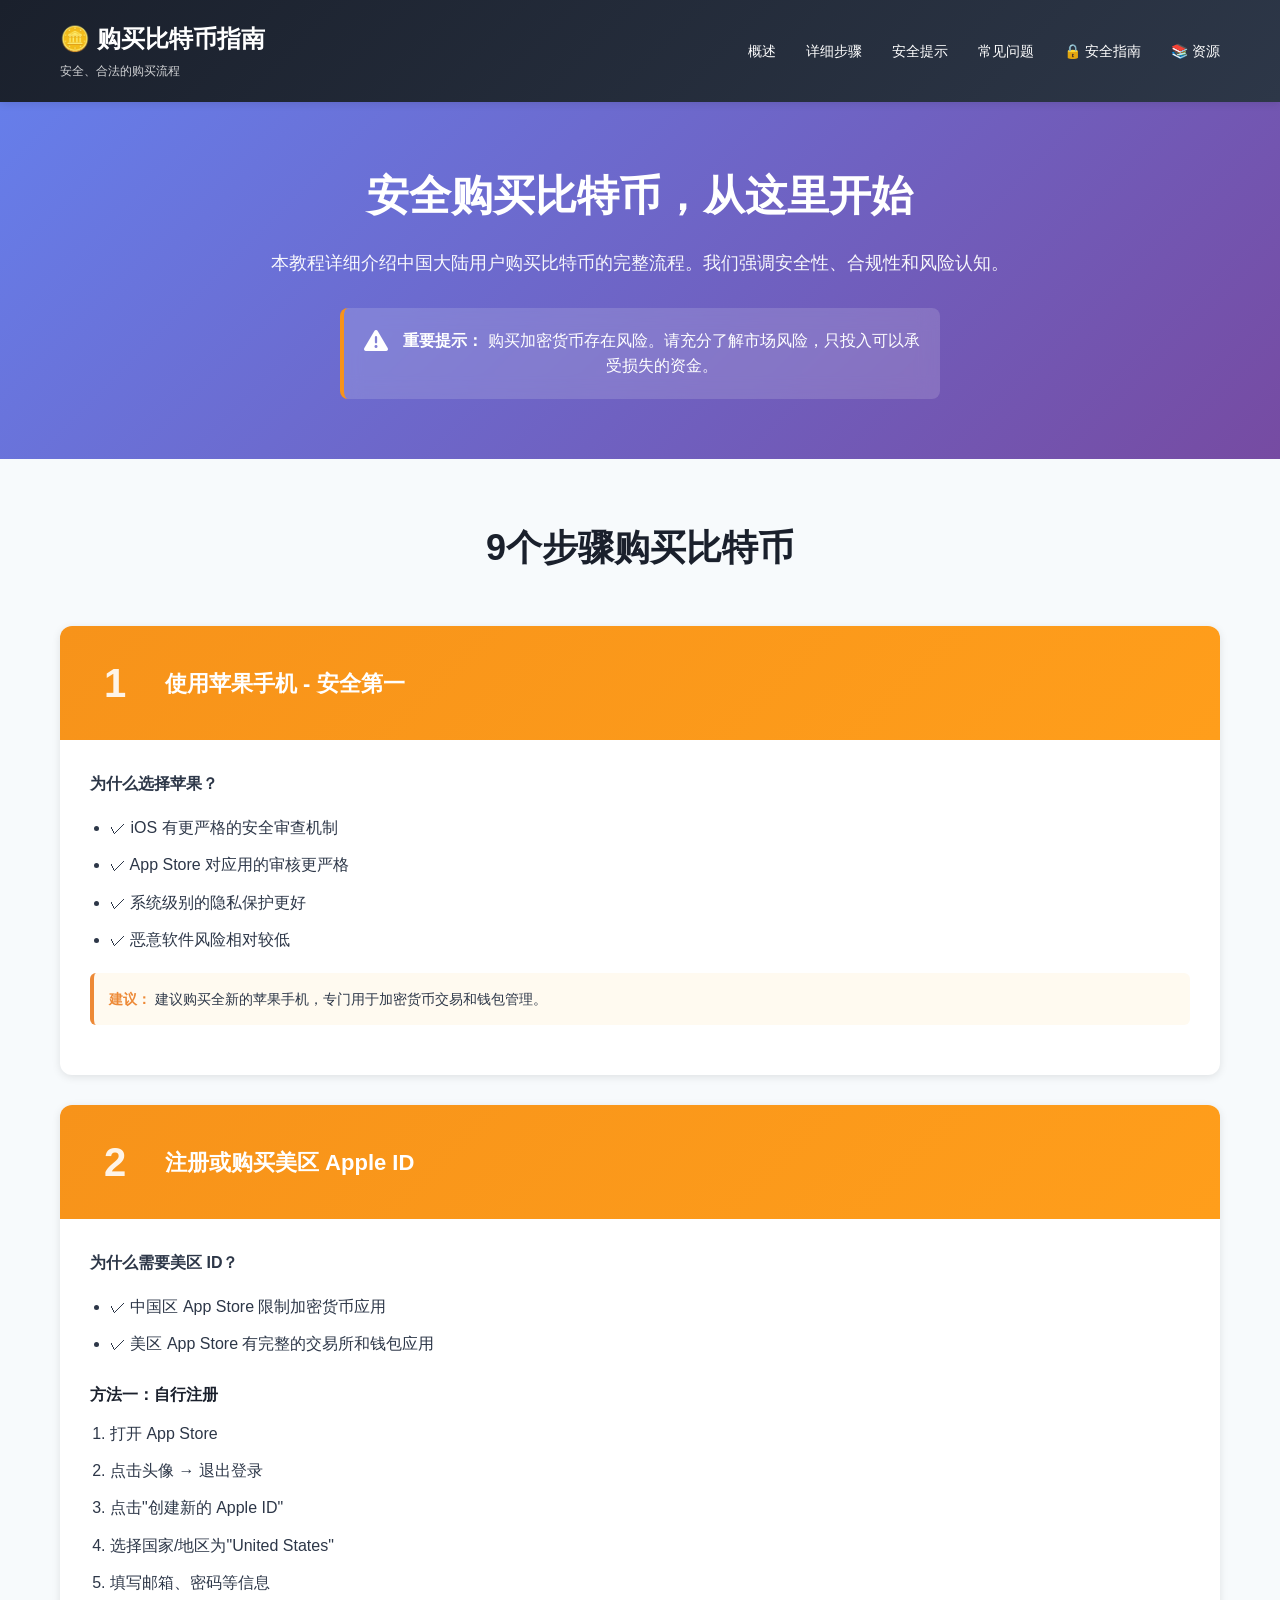
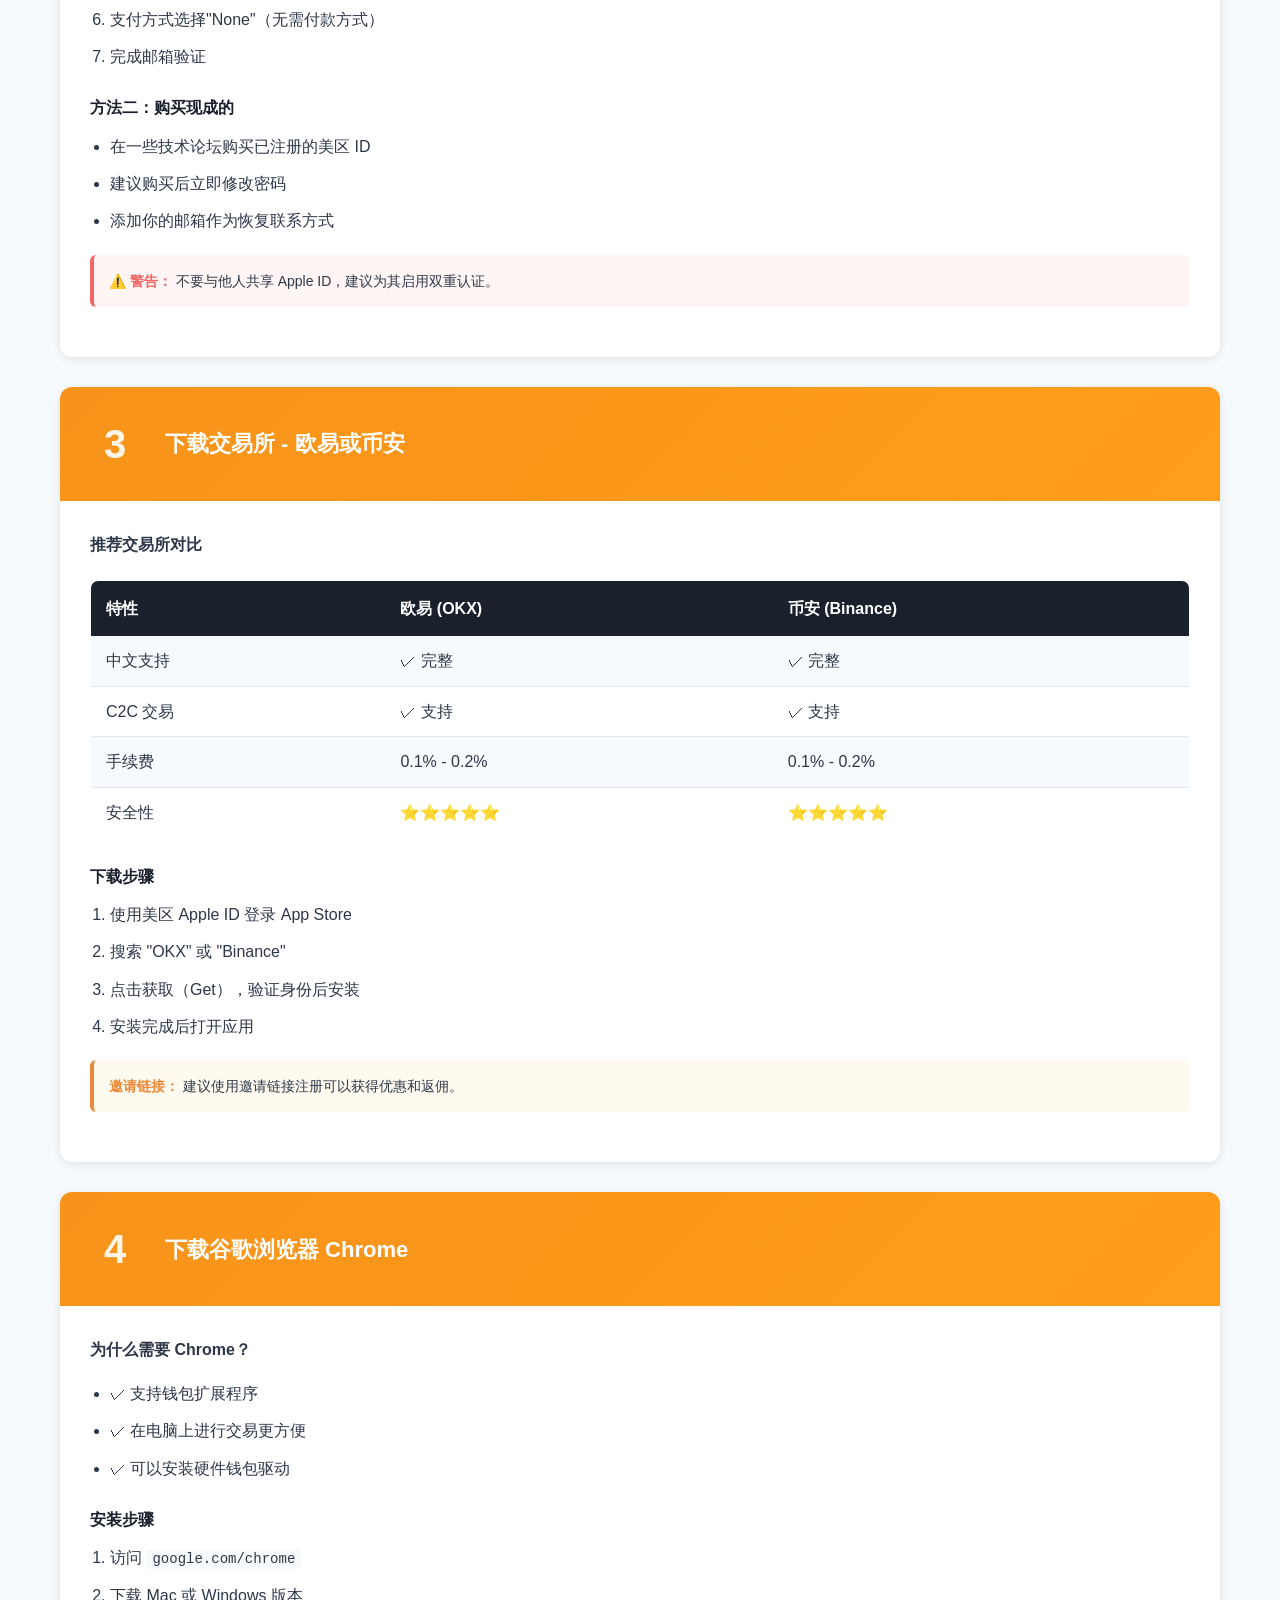
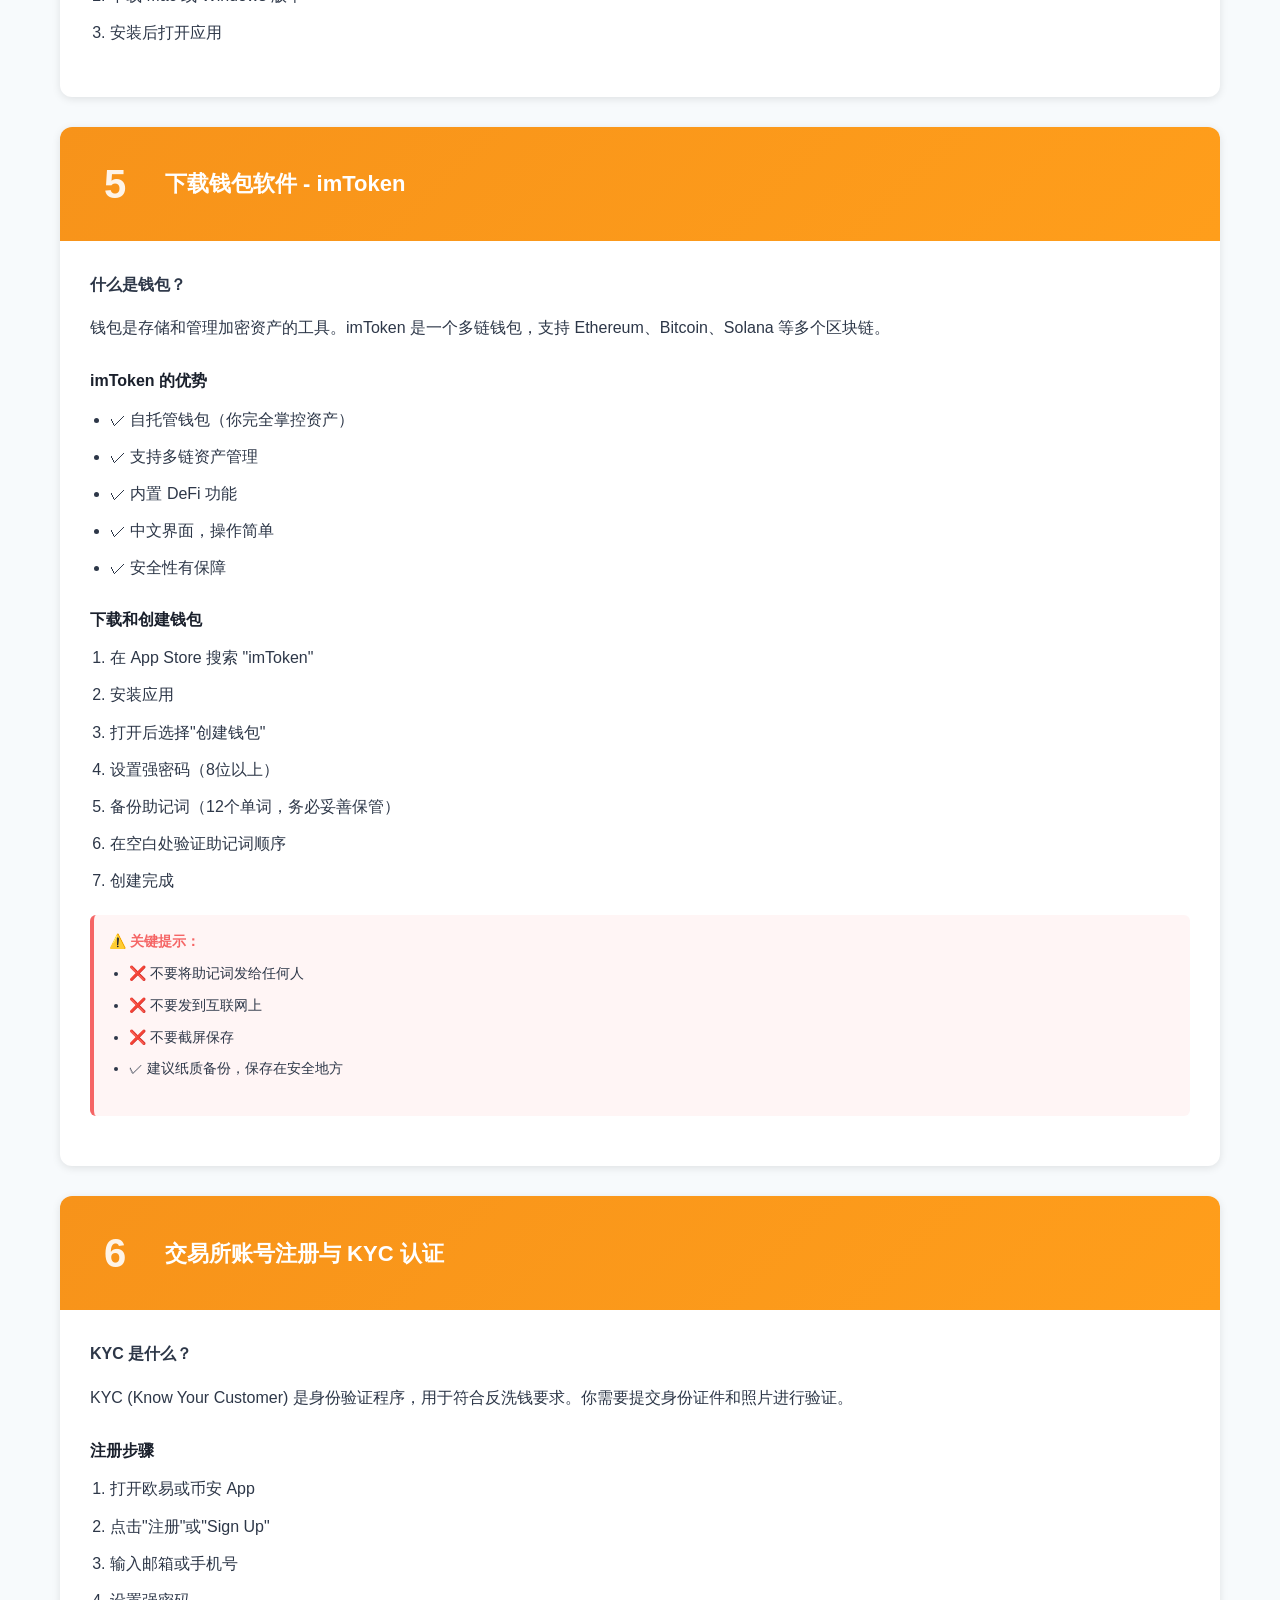
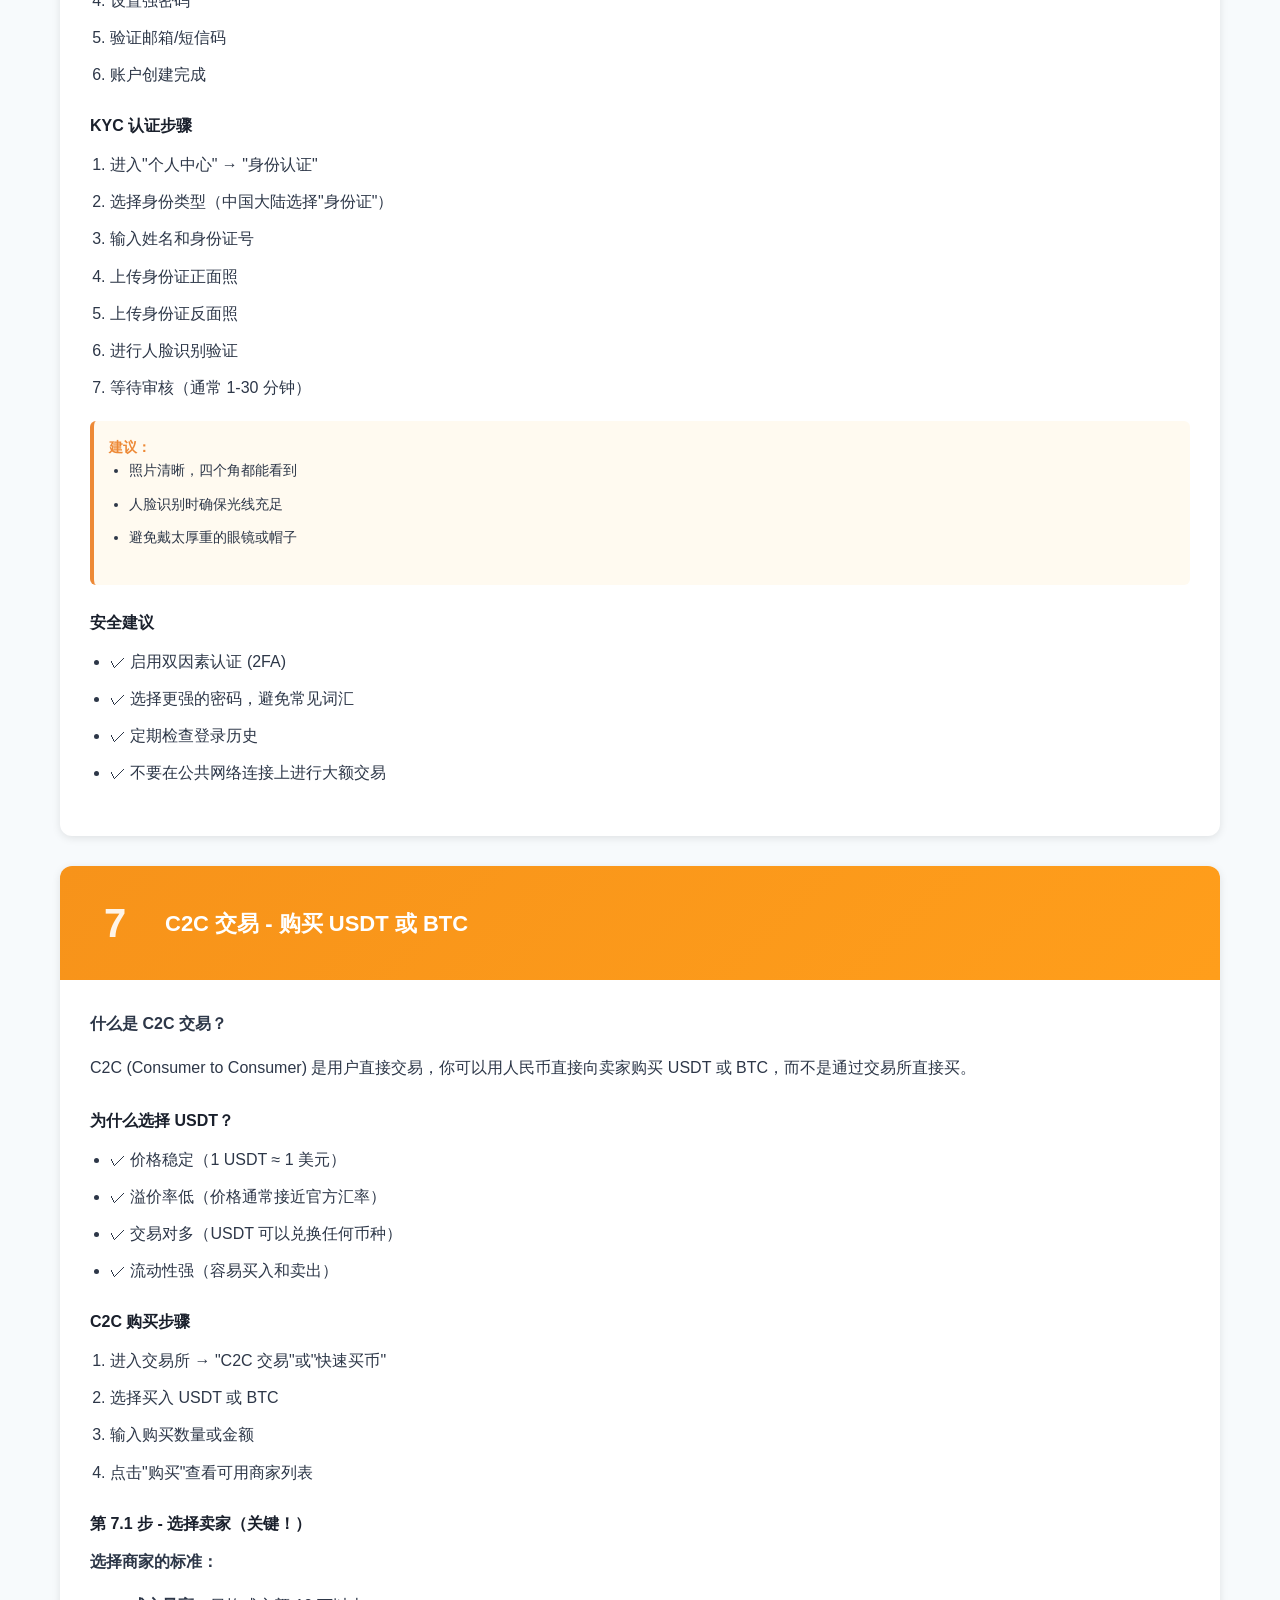
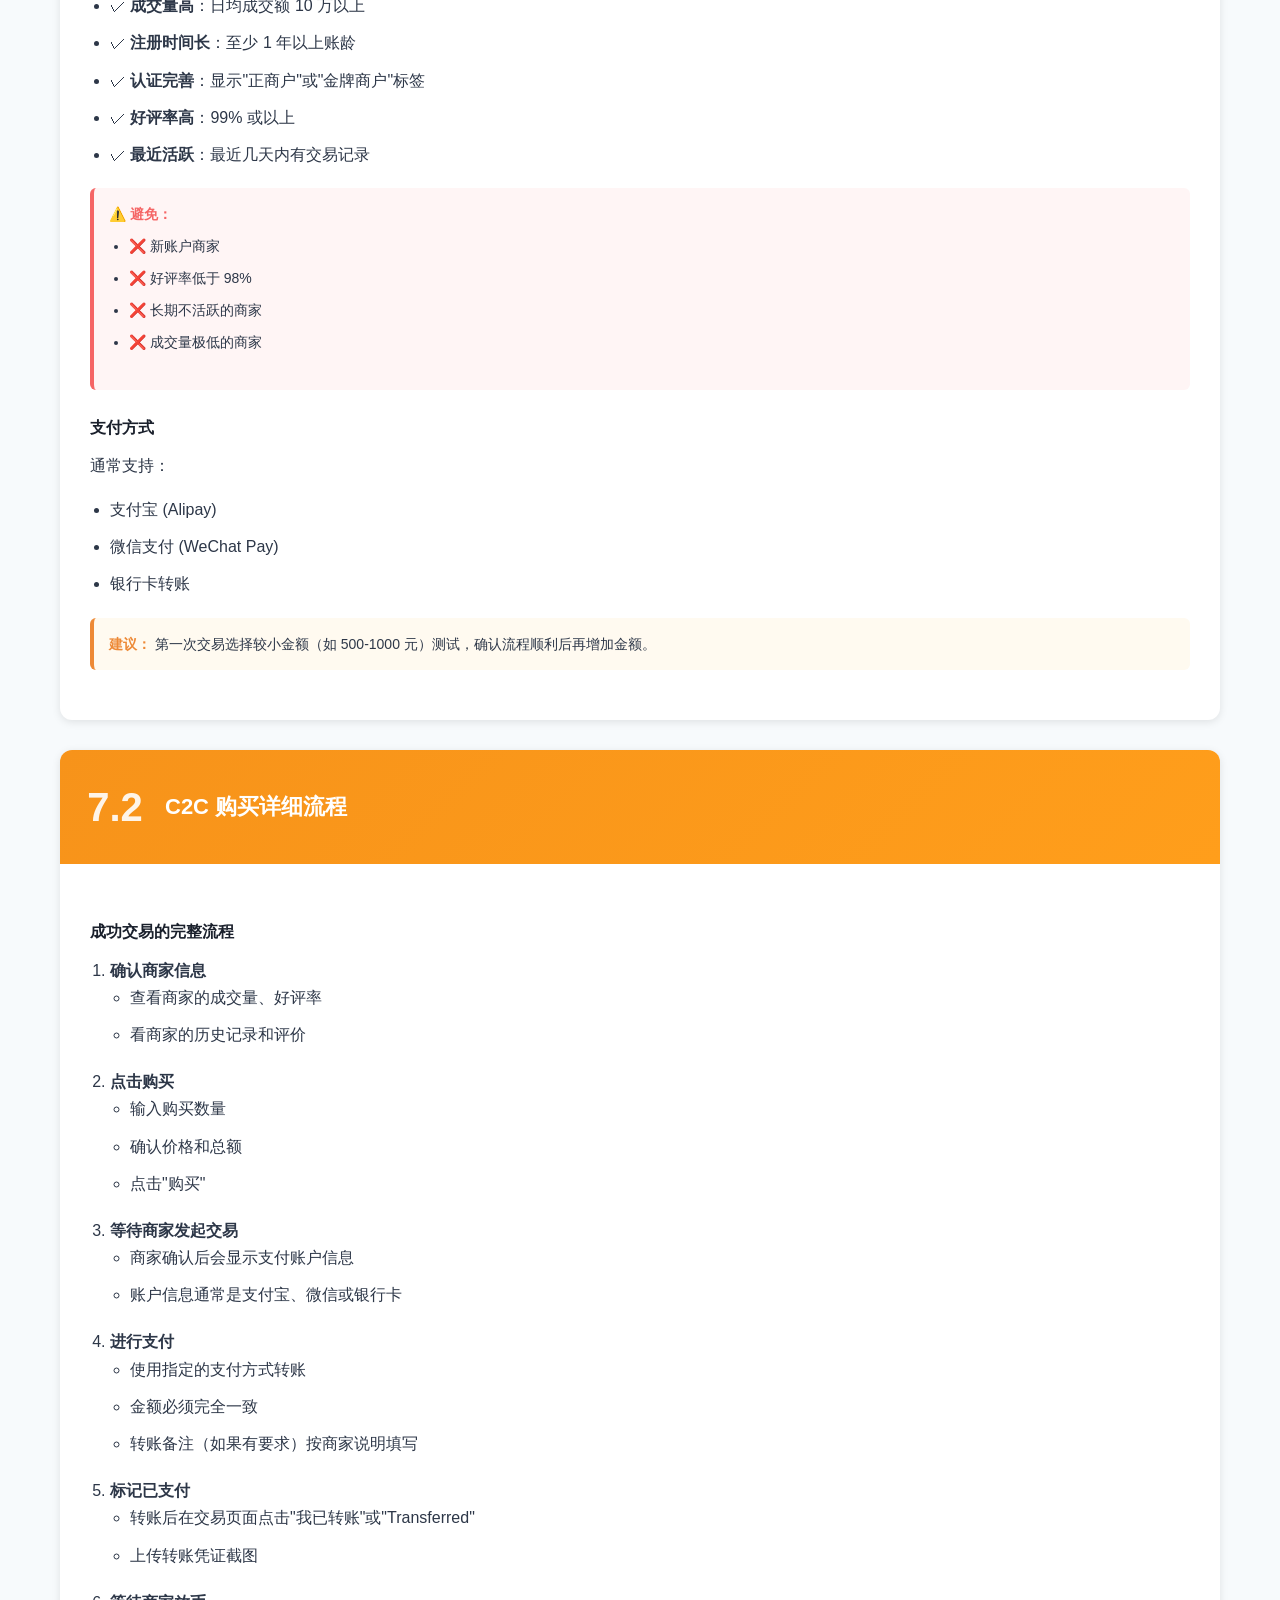
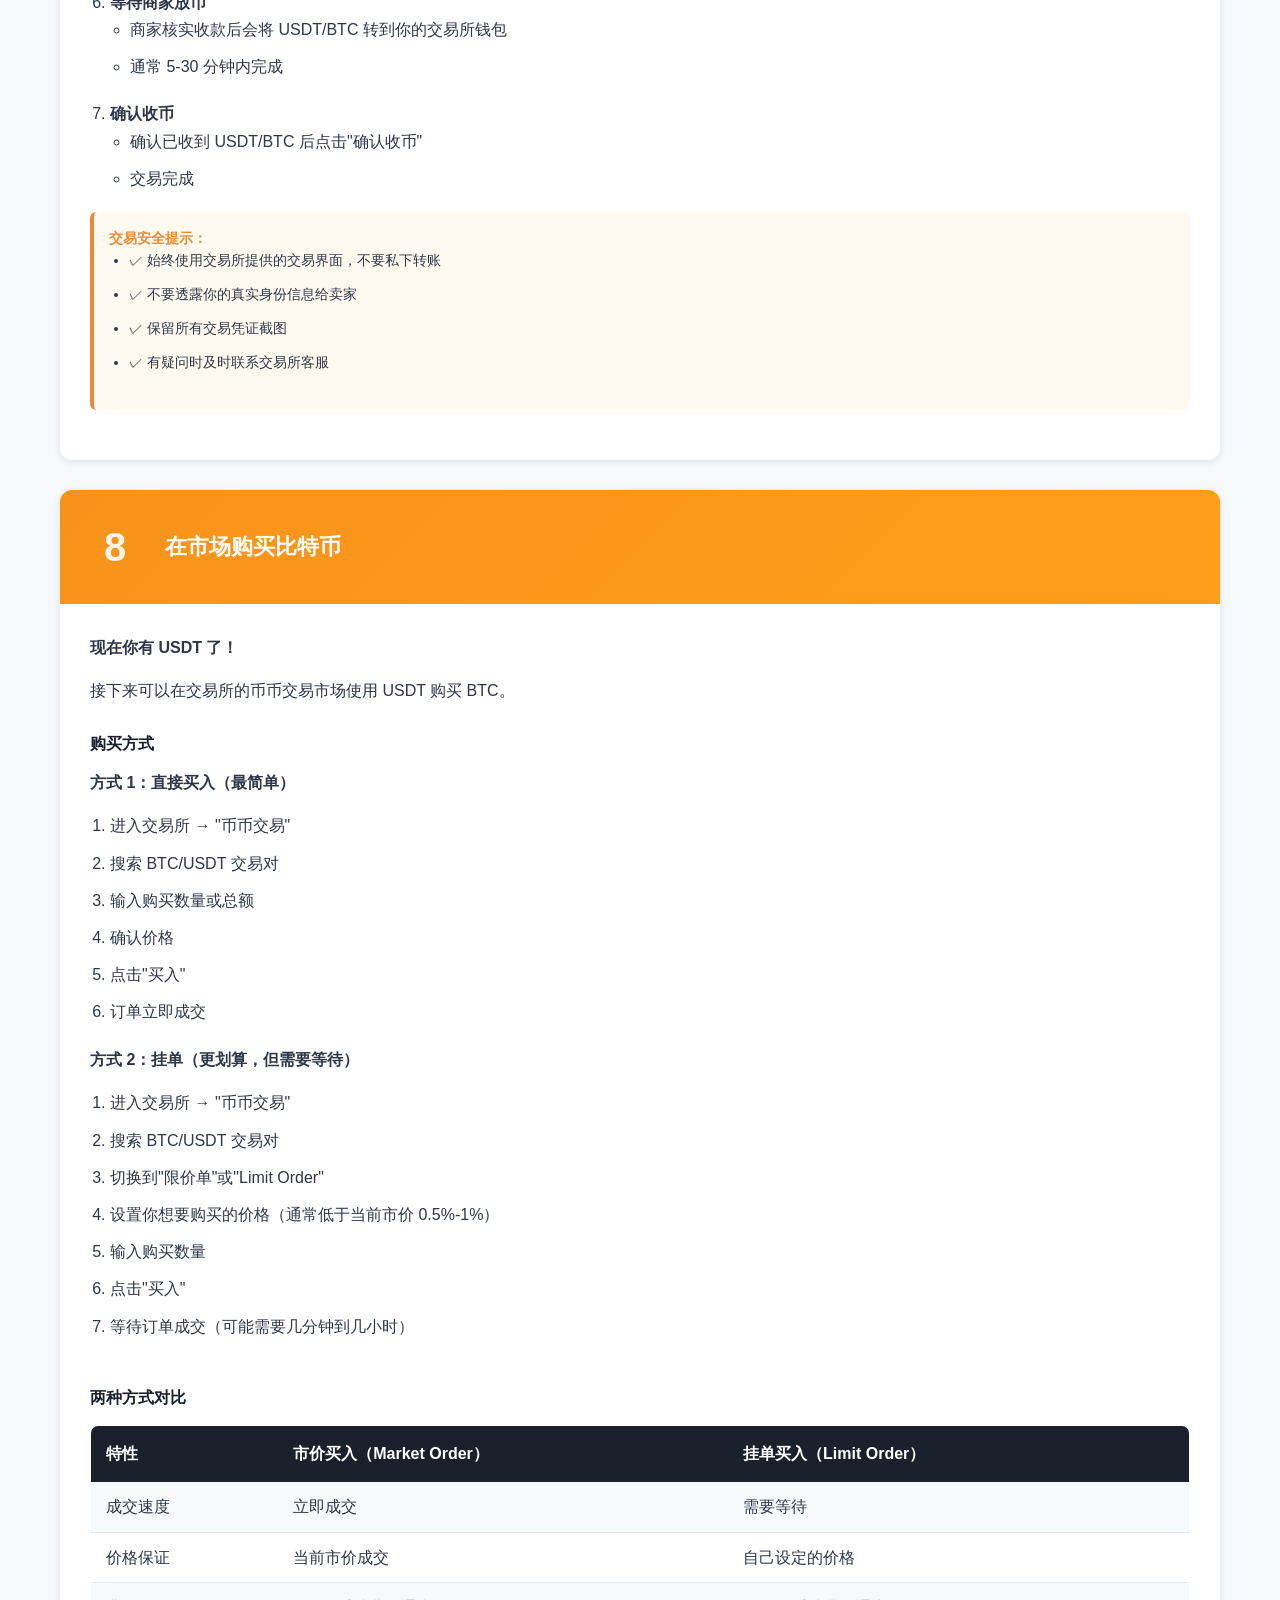
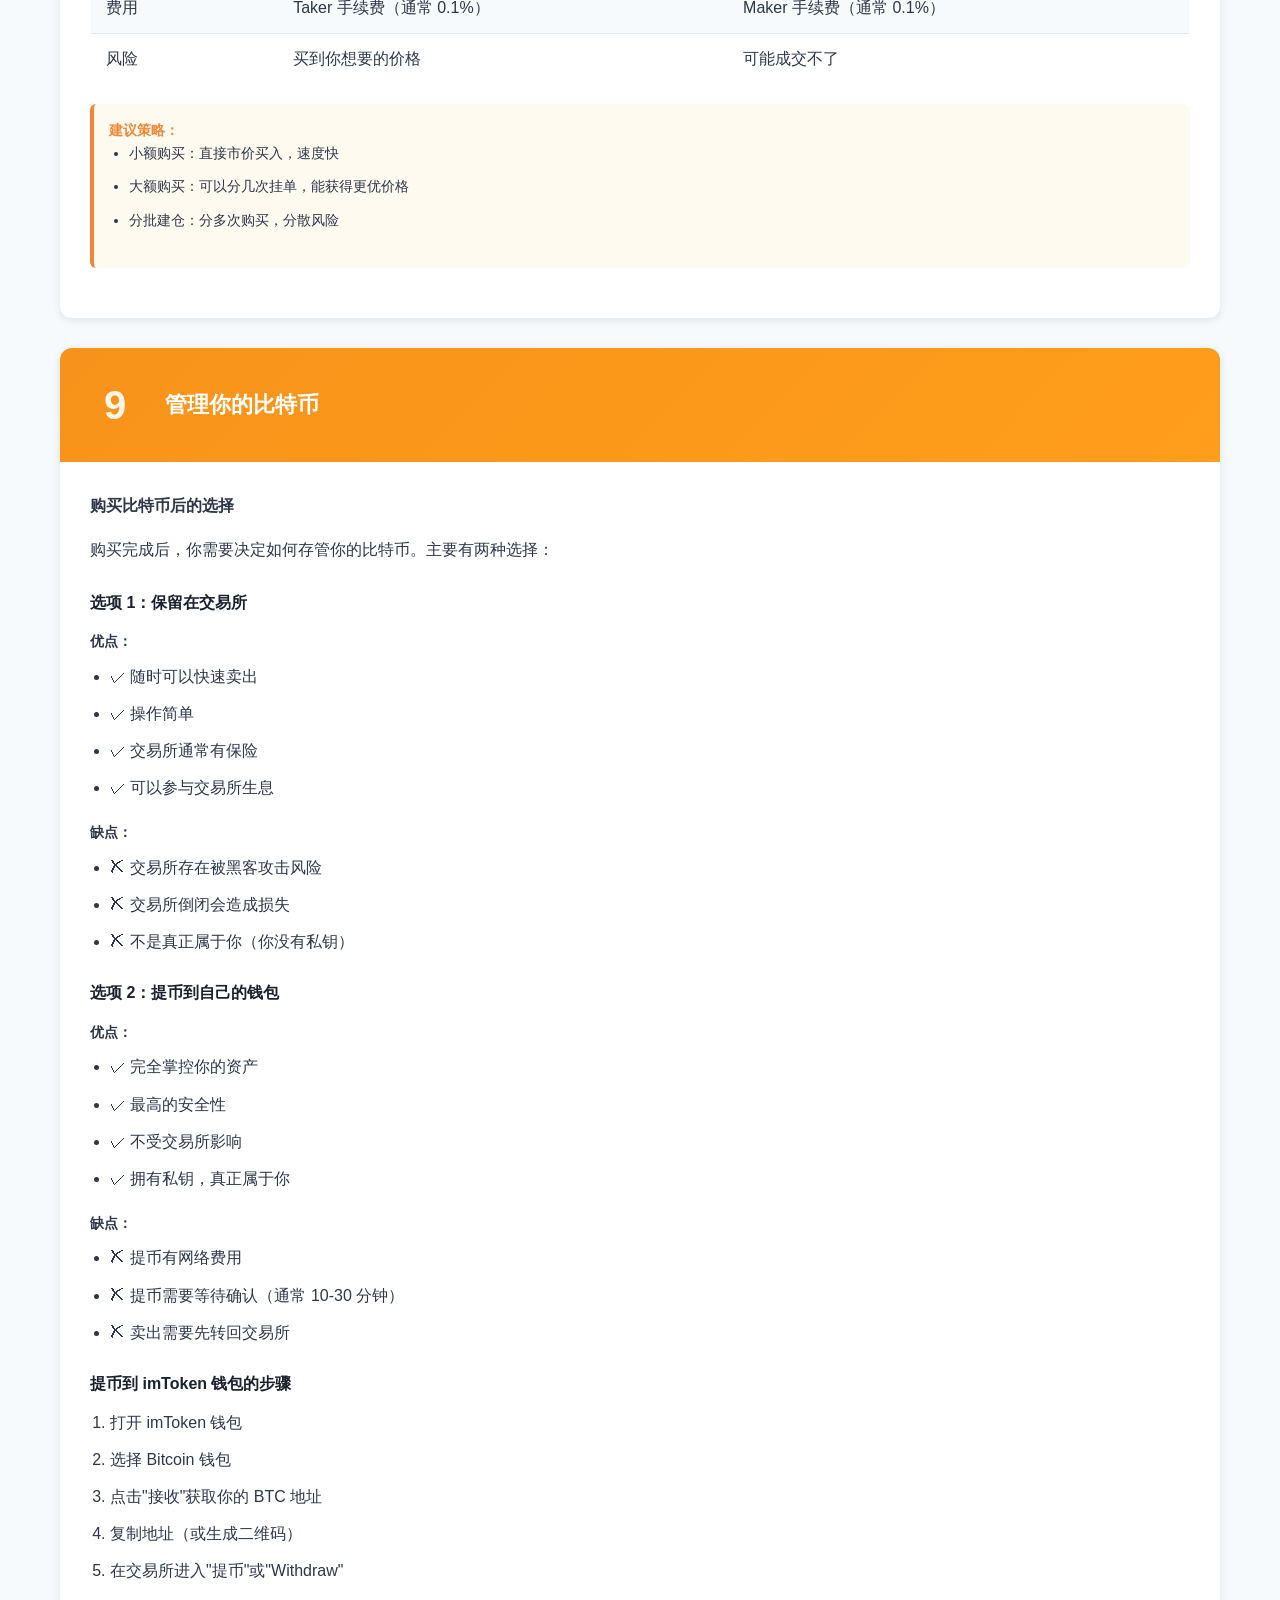
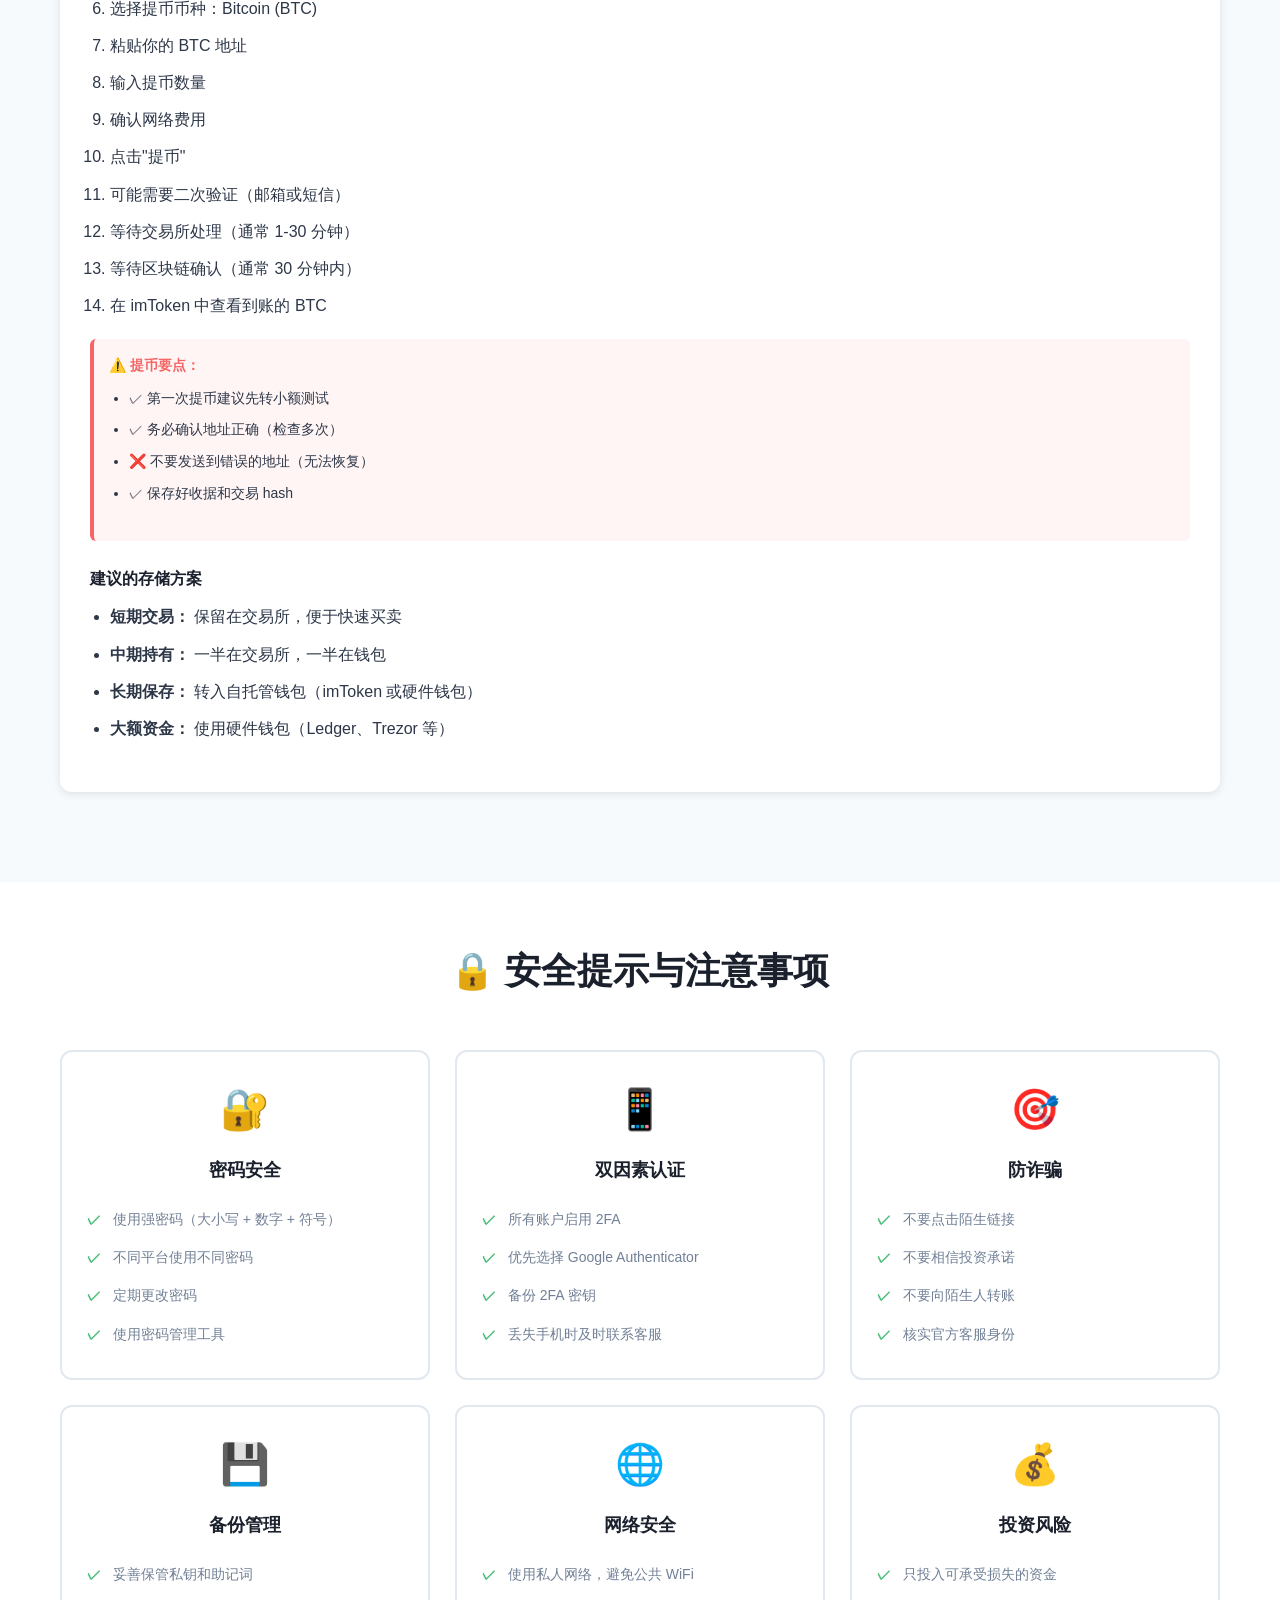
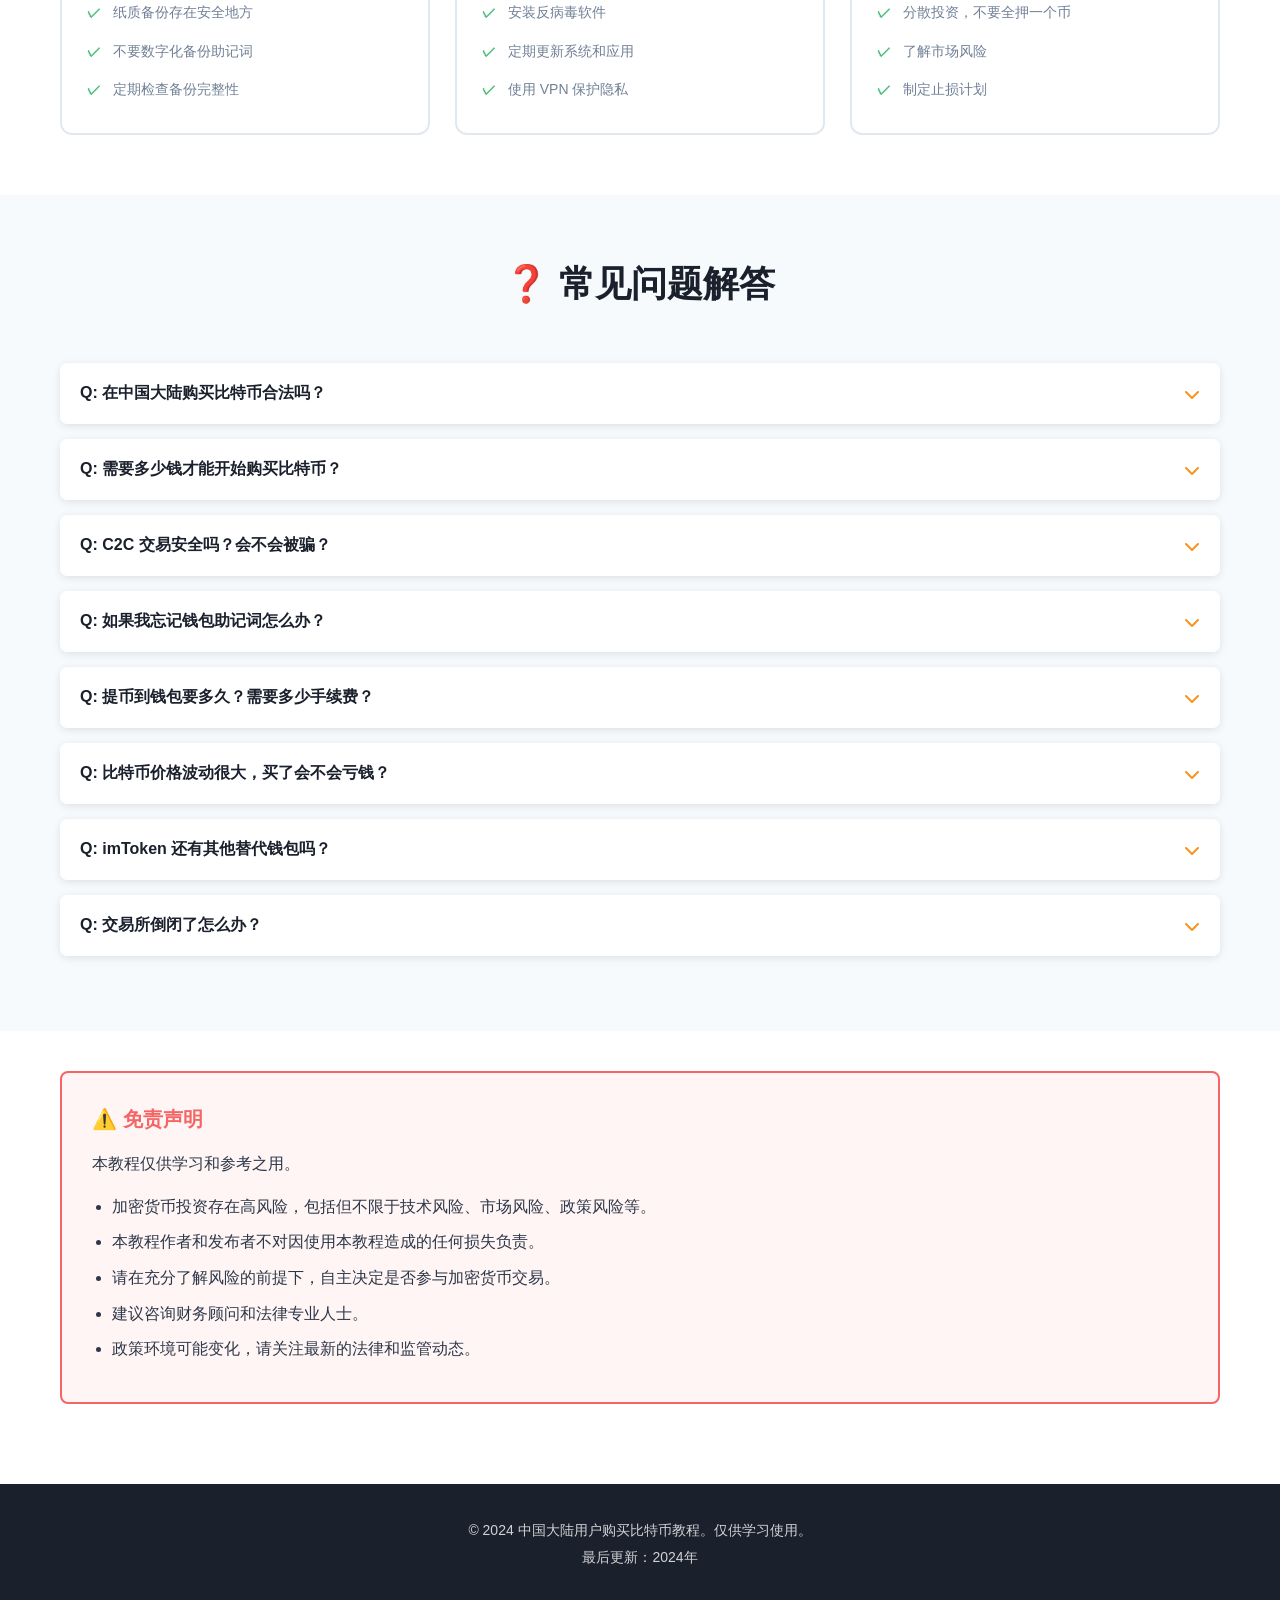
==== index.html @ 1245d017 "feat(tutorial-site): scaffold Chinese BTC buying tutorial static site" ====
<!DOCTYPE html>
<html lang="zh-CN">
<head>
    <meta charset="UTF-8">
    <meta name="viewport" content="width=device-width, initial-scale=1.0">
    <meta name="description" content="中国大陆用户购买比特币完整教程">
    <title>中国大陆用户购买比特币教程 - 安全指南</title>
    <link rel="stylesheet" href="styles.css">
    <link rel="stylesheet" href="https://cdnjs.cloudflare.com/ajax/libs/font-awesome/6.4.0/css/all.min.css">
</head>
<body>
    <!-- 导航栏 -->
    <nav class="navbar">
        <div class="container">
            <div class="navbar-brand">
                <h1>🪙 购买比特币指南</h1>
                <p class="subtitle">安全、合法的购买流程</p>
            </div>
            <div class="navbar-menu">
                <a href="#overview" class="nav-link">概述</a>
                <a href="#steps" class="nav-link">详细步骤</a>
                <a href="#tips" class="nav-link">安全提示</a>
                <a href="#faq" class="nav-link">常见问题</a>
                <a href="security-guide.html" class="nav-link">🔒 安全指南</a>
                <a href="resources.html" class="nav-link">📚 资源</a>
            </div>
        </div>
    </nav>

    <!-- 主要内容 -->
    <main class="main-content">
        <!-- 欢迎部分 -->
        <section id="overview" class="hero">
            <div class="container">
                <div class="hero-content">
                    <h2>安全购买比特币，从这里开始</h2>
                    <p>本教程详细介绍中国大陆用户购买比特币的完整流程。我们强调安全性、合规性和风险认知。</p>
                    <div class="highlight-box">
                        <i class="fas fa-exclamation-triangle"></i>
                        <div>
                            <strong>重要提示：</strong> 购买加密货币存在风险。请充分了解市场风险，只投入可以承受损失的资金。
                        </div>
                    </div>
                </div>
            </div>
        </section>

        <!-- 步骤指南 -->
        <section id="steps" class="steps-section">
            <div class="container">
                <h2>9个步骤购买比特币</h2>
                
                <!-- 第1步 -->
                <div class="step-card">
                    <div class="step-header">
                        <div class="step-number">1</div>
                        <h3>使用苹果手机 - 安全第一</h3>
                    </div>
                    <div class="step-content">
                        <p><strong>为什么选择苹果？</strong></p>
                        <ul>
                            <li>✓ iOS 有更严格的安全审查机制</li>
                            <li>✓ App Store 对应用的审核更严格</li>
                            <li>✓ 系统级别的隐私保护更好</li>
                            <li>✓ 恶意软件风险相对较低</li>
                        </ul>
                        <div class="tip-box">
                            <strong>建议：</strong> 建议购买全新的苹果手机，专门用于加密货币交易和钱包管理。
                        </div>
                    </div>
                </div>

                <!-- 第2步 -->
                <div class="step-card">
                    <div class="step-header">
                        <div class="step-number">2</div>
                        <h3>注册或购买美区 Apple ID</h3>
                    </div>
                    <div class="step-content">
                        <p><strong>为什么需要美区 ID？</strong></p>
                        <ul>
                            <li>✓ 中国区 App Store 限制加密货币应用</li>
                            <li>✓ 美区 App Store 有完整的交易所和钱包应用</li>
                        </ul>
                        
                        <h4>方法一：自行注册</h4>
                        <ol>
                            <li>打开 App Store</li>
                            <li>点击头像 → 退出登录</li>
                            <li>点击"创建新的 Apple ID"</li>
                            <li>选择国家/地区为"United States"</li>
                            <li>填写邮箱、密码等信息</li>
                            <li>支付方式选择"None"（无需付款方式）</li>
                            <li>完成邮箱验证</li>
                        </ol>

                        <h4>方法二：购买现成的</h4>
                        <ul>
                            <li>在一些技术论坛购买已注册的美区 ID</li>
                            <li>建议购买后立即修改密码</li>
                            <li>添加你的邮箱作为恢复联系方式</li>
                        </ul>

                        <div class="warning-box">
                            <strong>⚠️ 警告：</strong> 不要与他人共享 Apple ID，建议为其启用双重认证。
                        </div>
                    </div>
                </div>

                <!-- 第3步 -->
                <div class="step-card">
                    <div class="step-header">
                        <div class="step-number">3</div>
                        <h3>下载交易所 - 欧易或币安</h3>
                    </div>
                    <div class="step-content">
                        <p><strong>推荐交易所对比</strong></p>
                        
                        <div class="comparison-table">
                            <table>
                                <tr>
                                    <th>特性</th>
                                    <th>欧易 (OKX)</th>
                                    <th>币安 (Binance)</th>
                                </tr>
                                <tr>
                                    <td>中文支持</td>
                                    <td>✓ 完整</td>
                                    <td>✓ 完整</td>
                                </tr>
                                <tr>
                                    <td>C2C 交易</td>
                                    <td>✓ 支持</td>
                                    <td>✓ 支持</td>
                                </tr>
                                <tr>
                                    <td>手续费</td>
                                    <td>0.1% - 0.2%</td>
                                    <td>0.1% - 0.2%</td>
                                </tr>
                                <tr>
                                    <td>安全性</td>
                                    <td>⭐⭐⭐⭐⭐</td>
                                    <td>⭐⭐⭐⭐⭐</td>
                                </tr>
                            </table>
                        </div>

                        <h4>下载步骤</h4>
                        <ol>
                            <li>使用美区 Apple ID 登录 App Store</li>
                            <li>搜索 "OKX" 或 "Binance"</li>
                            <li>点击获取（Get），验证身份后安装</li>
                            <li>安装完成后打开应用</li>
                        </ol>

                        <div class="tip-box">
                            <strong>邀请链接：</strong> 建议使用邀请链接注册可以获得优惠和返佣。
                        </div>
                    </div>
                </div>

                <!-- 第4步 -->
                <div class="step-card">
                    <div class="step-header">
                        <div class="step-number">4</div>
                        <h3>下载谷歌浏览器 Chrome</h3>
                    </div>
                    <div class="step-content">
                        <p><strong>为什么需要 Chrome？</strong></p>
                        <ul>
                            <li>✓ 支持钱包扩展程序</li>
                            <li>✓ 在电脑上进行交易更方便</li>
                            <li>✓ 可以安装硬件钱包驱动</li>
                        </ul>

                        <h4>安装步骤</h4>
                        <ol>
                            <li>访问 <code>google.com/chrome</code></li>
                            <li>下载 Mac 或 Windows 版本</li>
                            <li>安装后打开应用</li>
                        </ol>
                    </div>
                </div>

                <!-- 第5步 -->
                <div class="step-card">
                    <div class="step-header">
                        <div class="step-number">5</div>
                        <h3>下载钱包软件 - imToken</h3>
                    </div>
                    <div class="step-content">
                        <p><strong>什么是钱包？</strong></p>
                        <p>钱包是存储和管理加密资产的工具。imToken 是一个多链钱包，支持 Ethereum、Bitcoin、Solana 等多个区块链。</p>

                        <h4>imToken 的优势</h4>
                        <ul>
                            <li>✓ 自托管钱包（你完全掌控资产）</li>
                            <li>✓ 支持多链资产管理</li>
                            <li>✓ 内置 DeFi 功能</li>
                            <li>✓ 中文界面，操作简单</li>
                            <li>✓ 安全性有保障</li>
                        </ul>

                        <h4>下载和创建钱包</h4>
                        <ol>
                            <li>在 App Store 搜索 "imToken"</li>
                            <li>安装应用</li>
                            <li>打开后选择"创建钱包"</li>
                            <li>设置强密码（8位以上）</li>
                            <li>备份助记词（12个单词，务必妥善保管）</li>
                            <li>在空白处验证助记词顺序</li>
                            <li>创建完成</li>
                        </ol>

                        <div class="warning-box">
                            <strong>⚠️ 关键提示：</strong> 
                            <ul>
                                <li>❌ 不要将助记词发给任何人</li>
                                <li>❌ 不要发到互联网上</li>
                                <li>❌ 不要截屏保存</li>
                                <li>✓ 建议纸质备份，保存在安全地方</li>
                            </ul>
                        </div>
                    </div>
                </div>

                <!-- 第6步 -->
                <div class="step-card">
                    <div class="step-header">
                        <div class="step-number">6</div>
                        <h3>交易所账号注册与 KYC 认证</h3>
                    </div>
                    <div class="step-content">
                        <p><strong>KYC 是什么？</strong></p>
                        <p>KYC (Know Your Customer) 是身份验证程序，用于符合反洗钱要求。你需要提交身份证件和照片进行验证。</p>

                        <h4>注册步骤</h4>
                        <ol>
                            <li>打开欧易或币安 App</li>
                            <li>点击"注册"或"Sign Up"</li>
                            <li>输入邮箱或手机号</li>
                            <li>设置强密码</li>
                            <li>验证邮箱/短信码</li>
                            <li>账户创建完成</li>
                        </ol>

                        <h4>KYC 认证步骤</h4>
                        <ol>
                            <li>进入"个人中心" → "身份认证"</li>
                            <li>选择身份类型（中国大陆选择"身份证"）</li>
                            <li>输入姓名和身份证号</li>
                            <li>上传身份证正面照</li>
                            <li>上传身份证反面照</li>
                            <li>进行人脸识别验证</li>
                            <li>等待审核（通常 1-30 分钟）</li>
                        </ol>

                        <div class="tip-box">
                            <strong>建议：</strong>
                            <ul>
                                <li>照片清晰，四个角都能看到</li>
                                <li>人脸识别时确保光线充足</li>
                                <li>避免戴太厚重的眼镜或帽子</li>
                            </ul>
                        </div>

                        <h4>安全建议</h4>
                        <ul>
                            <li>✓ 启用双因素认证 (2FA)</li>
                            <li>✓ 选择更强的密码，避免常见词汇</li>
                            <li>✓ 定期检查登录历史</li>
                            <li>✓ 不要在公共网络连接上进行大额交易</li>
                        </ul>
                    </div>
                </div>

                <!-- 第7步 -->
                <div class="step-card">
                    <div class="step-header">
                        <div class="step-number">7</div>
                        <h3>C2C 交易 - 购买 USDT 或 BTC</h3>
                    </div>
                    <div class="step-content">
                        <p><strong>什么是 C2C 交易？</strong></p>
                        <p>C2C (Consumer to Consumer) 是用户直接交易，你可以用人民币直接向卖家购买 USDT 或 BTC，而不是通过交易所直接买。</p>

                        <h4>为什么选择 USDT？</h4>
                        <ul>
                            <li>✓ 价格稳定（1 USDT ≈ 1 美元）</li>
                            <li>✓ 溢价率低（价格通常接近官方汇率）</li>
                            <li>✓ 交易对多（USDT 可以兑换任何币种）</li>
                            <li>✓ 流动性强（容易买入和卖出）</li>
                        </ul>

                        <h4>C2C 购买步骤</h4>
                        <ol>
                            <li>进入交易所 → "C2C 交易"或"快速买币"</li>
                            <li>选择买入 USDT 或 BTC</li>
                            <li>输入购买数量或金额</li>
                            <li>点击"购买"查看可用商家列表</li>
                        </ol>

                        <h4>第 7.1 步 - 选择卖家（关键！）</h4>
                        <p><strong>选择商家的标准：</strong></p>
                        <ul>
                            <li>✓ <strong>成交量高</strong>：日均成交额 10 万以上</li>
                            <li>✓ <strong>注册时间长</strong>：至少 1 年以上账龄</li>
                            <li>✓ <strong>认证完善</strong>：显示"正商户"或"金牌商户"标签</li>
                            <li>✓ <strong>好评率高</strong>：99% 或以上</li>
                            <li>✓ <strong>最近活跃</strong>：最近几天内有交易记录</li>
                        </ul>

                        <div class="warning-box">
                            <strong>⚠️ 避免：</strong>
                            <ul>
                                <li>❌ 新账户商家</li>
                                <li>❌ 好评率低于 98%</li>
                                <li>❌ 长期不活跃的商家</li>
                                <li>❌ 成交量极低的商家</li>
                            </ul>
                        </div>

                        <h4>支付方式</h4>
                        <p>通常支持：</p>
                        <ul>
                            <li>支付宝 (Alipay)</li>
                            <li>微信支付 (WeChat Pay)</li>
                            <li>银行卡转账</li>
                        </ul>

                        <div class="tip-box">
                            <strong>建议：</strong> 第一次交易选择较小金额（如 500-1000 元）测试，确认流程顺利后再增加金额。
                        </div>
                    </div>
                </div>

                <!-- 第7.2步 -->
                <div class="step-card">
                    <div class="step-header">
                        <div class="step-number">7.2</div>
                        <h3>C2C 购买详细流程</h3>
                    </div>
                    <div class="step-content">
                        <h4>成功交易的完整流程</h4>
                        <ol>
                            <li>
                                <strong>确认商家信息</strong>
                                <ul>
                                    <li>查看商家的成交量、好评率</li>
                                    <li>看商家的历史记录和评价</li>
                                </ul>
                            </li>
                            <li>
                                <strong>点击购买</strong>
                                <ul>
                                    <li>输入购买数量</li>
                                    <li>确认价格和总额</li>
                                    <li>点击"购买"</li>
                                </ul>
                            </li>
                            <li>
                                <strong>等待商家发起交易</strong>
                                <ul>
                                    <li>商家确认后会显示支付账户信息</li>
                                    <li>账户信息通常是支付宝、微信或银行卡</li>
                                </ul>
                            </li>
                            <li>
                                <strong>进行支付</strong>
                                <ul>
                                    <li>使用指定的支付方式转账</li>
                                    <li>金额必须完全一致</li>
                                    <li>转账备注（如果有要求）按商家说明填写</li>
                                </ul>
                            </li>
                            <li>
                                <strong>标记已支付</strong>
                                <ul>
                                    <li>转账后在交易页面点击"我已转账"或"Transferred"</li>
                                    <li>上传转账凭证截图</li>
                                </ul>
                            </li>
                            <li>
                                <strong>等待商家放币</strong>
                                <ul>
                                    <li>商家核实收款后会将 USDT/BTC 转到你的交易所钱包</li>
                                    <li>通常 5-30 分钟内完成</li>
                                </ul>
                            </li>
                            <li>
                                <strong>确认收币</strong>
                                <ul>
                                    <li>确认已收到 USDT/BTC 后点击"确认收币"</li>
                                    <li>交易完成</li>
                                </ul>
                            </li>
                        </ol>

                        <div class="tip-box">
                            <strong>交易安全提示：</strong>
                            <ul>
                                <li>✓ 始终使用交易所提供的交易界面，不要私下转账</li>
                                <li>✓ 不要透露你的真实身份信息给卖家</li>
                                <li>✓ 保留所有交易凭证截图</li>
                                <li>✓ 有疑问时及时联系交易所客服</li>
                            </ul>
                        </div>
                    </div>
                </div>

                <!-- 第8步 -->
                <div class="step-card">
                    <div class="step-header">
                        <div class="step-number">8</div>
                        <h3>在市场购买比特币</h3>
                    </div>
                    <div class="step-content">
                        <p><strong>现在你有 USDT 了！</strong></p>
                        <p>接下来可以在交易所的币币交易市场使用 USDT 购买 BTC。</p>

                        <h4>购买方式</h4>
                        <p><strong>方式 1：直接买入（最简单）</strong></p>
                        <ol>
                            <li>进入交易所 → "币币交易"</li>
                            <li>搜索 BTC/USDT 交易对</li>
                            <li>输入购买数量或总额</li>
                            <li>确认价格</li>
                            <li>点击"买入"</li>
                            <li>订单立即成交</li>
                        </ol>

                        <p><strong>方式 2：挂单（更划算，但需要等待）</strong></p>
                        <ol>
                            <li>进入交易所 → "币币交易"</li>
                            <li>搜索 BTC/USDT 交易对</li>
                            <li>切换到"限价单"或"Limit Order"</li>
                            <li>设置你想要购买的价格（通常低于当前市价 0.5%-1%）</li>
                            <li>输入购买数量</li>
                            <li>点击"买入"</li>
                            <li>等待订单成交（可能需要几分钟到几小时）</li>
                        </ol>

                        <div class="comparison-table">
                            <h4>两种方式对比</h4>
                            <table>
                                <tr>
                                    <th>特性</th>
                                    <th>市价买入（Market Order）</th>
                                    <th>挂单买入（Limit Order）</th>
                                </tr>
                                <tr>
                                    <td>成交速度</td>
                                    <td>立即成交</td>
                                    <td>需要等待</td>
                                </tr>
                                <tr>
                                    <td>价格保证</td>
                                    <td>当前市价成交</td>
                                    <td>自己设定的价格</td>
                                </tr>
                                <tr>
                                    <td>费用</td>
                                    <td>Taker 手续费（通常 0.1%）</td>
                                    <td>Maker 手续费（通常 0.1%）</td>
                                </tr>
                                <tr>
                                    <td>风险</td>
                                    <td>买到你想要的价格</td>
                                    <td>可能成交不了</td>
                                </tr>
                            </table>
                        </div>

                        <div class="tip-box">
                            <strong>建议策略：</strong>
                            <ul>
                                <li>小额购买：直接市价买入，速度快</li>
                                <li>大额购买：可以分几次挂单，能获得更优价格</li>
                                <li>分批建仓：分多次购买，分散风险</li>
                            </ul>
                        </div>
                    </div>
                </div>

                <!-- 第9步 -->
                <div class="step-card">
                    <div class="step-header">
                        <div class="step-number">9</div>
                        <h3>管理你的比特币</h3>
                    </div>
                    <div class="step-content">
                        <p><strong>购买比特币后的选择</strong></p>
                        <p>购买完成后，你需要决定如何存管你的比特币。主要有两种选择：</p>

                        <h4>选项 1：保留在交易所</h4>
                        <h5>优点：</h5>
                        <ul>
                            <li>✓ 随时可以快速卖出</li>
                            <li>✓ 操作简单</li>
                            <li>✓ 交易所通常有保险</li>
                            <li>✓ 可以参与交易所生息</li>
                        </ul>

                        <h5>缺点：</h5>
                        <ul>
                            <li>✗ 交易所存在被黑客攻击风险</li>
                            <li>✗ 交易所倒闭会造成损失</li>
                            <li>✗ 不是真正属于你（你没有私钥）</li>
                        </ul>

                        <h4>选项 2：提币到自己的钱包</h4>
                        <h5>优点：</h5>
                        <ul>
                            <li>✓ 完全掌控你的资产</li>
                            <li>✓ 最高的安全性</li>
                            <li>✓ 不受交易所影响</li>
                            <li>✓ 拥有私钥，真正属于你</li>
                        </ul>

                        <h5>缺点：</h5>
                        <ul>
                            <li>✗ 提币有网络费用</li>
                            <li>✗ 提币需要等待确认（通常 10-30 分钟）</li>
                            <li>✗ 卖出需要先转回交易所</li>
                        </ul>

                        <h4>提币到 imToken 钱包的步骤</h4>
                        <ol>
                            <li>打开 imToken 钱包</li>
                            <li>选择 Bitcoin 钱包</li>
                            <li>点击"接收"获取你的 BTC 地址</li>
                            <li>复制地址（或生成二维码）</li>
                            <li>在交易所进入"提币"或"Withdraw"</li>
                            <li>选择提币币种：Bitcoin (BTC)</li>
                            <li>粘贴你的 BTC 地址</li>
                            <li>输入提币数量</li>
                            <li>确认网络费用</li>
                            <li>点击"提币"</li>
                            <li>可能需要二次验证（邮箱或短信）</li>
                            <li>等待交易所处理（通常 1-30 分钟）</li>
                            <li>等待区块链确认（通常 30 分钟内）</li>
                            <li>在 imToken 中查看到账的 BTC</li>
                        </ol>

                        <div class="warning-box">
                            <strong>⚠️ 提币要点：</strong>
                            <ul>
                                <li>✓ 第一次提币建议先转小额测试</li>
                                <li>✓ 务必确认地址正确（检查多次）</li>
                                <li>❌ 不要发送到错误的地址（无法恢复）</li>
                                <li>✓ 保存好收据和交易 hash</li>
                            </ul>
                        </div>

                        <h4>建议的存储方案</h4>
                        <ul>
                            <li><strong>短期交易：</strong> 保留在交易所，便于快速买卖</li>
                            <li><strong>中期持有：</strong> 一半在交易所，一半在钱包</li>
                            <li><strong>长期保存：</strong> 转入自托管钱包（imToken 或硬件钱包）</li>
                            <li><strong>大额资金：</strong> 使用硬件钱包（Ledger、Trezor 等）</li>
                        </ul>
                    </div>
                </div>
            </div>
        </section>

        <!-- 安全提示部分 -->
        <section id="tips" class="tips-section">
            <div class="container">
                <h2>🔒 安全提示与注意事项</h2>
                
                <div class="tips-grid">
                    <div class="tip-item">
                        <div class="tip-icon">🔐</div>
                        <h4>密码安全</h4>
                        <ul>
                            <li>使用强密码（大小写 + 数字 + 符号）</li>
                            <li>不同平台使用不同密码</li>
                            <li>定期更改密码</li>
                            <li>使用密码管理工具</li>
                        </ul>
                    </div>

                    <div class="tip-item">
                        <div class="tip-icon">📱</div>
                        <h4>双因素认证</h4>
                        <ul>
                            <li>所有账户启用 2FA</li>
                            <li>优先选择 Google Authenticator</li>
                            <li>备份 2FA 密钥</li>
                            <li>丢失手机时及时联系客服</li>
                        </ul>
                    </div>

                    <div class="tip-item">
                        <div class="tip-icon">🎯</div>
                        <h4>防诈骗</h4>
                        <ul>
                            <li>不要点击陌生链接</li>
                            <li>不要相信投资承诺</li>
                            <li>不要向陌生人转账</li>
                            <li>核实官方客服身份</li>
                        </ul>
                    </div>

                    <div class="tip-item">
                        <div class="tip-icon">💾</div>
                        <h4>备份管理</h4>
                        <ul>
                            <li>妥善保管私钥和助记词</li>
                            <li>纸质备份存在安全地方</li>
                            <li>不要数字化备份助记词</li>
                            <li>定期检查备份完整性</li>
                        </ul>
                    </div>

                    <div class="tip-item">
                        <div class="tip-icon">🌐</div>
                        <h4>网络安全</h4>
                        <ul>
                            <li>使用私人网络，避免公共 WiFi</li>
                            <li>安装反病毒软件</li>
                            <li>定期更新系统和应用</li>
                            <li>使用 VPN 保护隐私</li>
                        </ul>
                    </div>

                    <div class="tip-item">
                        <div class="tip-icon">💰</div>
                        <h4>投资风险</h4>
                        <ul>
                            <li>只投入可承受损失的资金</li>
                            <li>分散投资，不要全押一个币</li>
                            <li>了解市场风险</li>
                            <li>制定止损计划</li>
                        </ul>
                    </div>
                </div>
            </div>
        </section>

        <!-- 常见问题部分 -->
        <section id="faq" class="faq-section">
            <div class="container">
                <h2>❓ 常见问题解答</h2>
                
                <div class="faq-item">
                    <button class="faq-question">
                        <span>Q: 在中国大陆购买比特币合法吗？</span>
                        <i class="fas fa-chevron-down"></i>
                    </button>
                    <div class="faq-answer">
                        <p>购买比特币本身在中国大陆是合法的。你可以拥有加密货币。但是：</p>
                        <ul>
                            <li>中国禁止加密货币交易所在国内运营</li>
                            <li>你可以通过国外交易所购买</li>
                            <li>购买和持有比特币不违法</li>
                            <li>大额兑换人民币时要合规</li>
                        </ul>
                        <p>建议咨询专业人士了解最新政策。</p>
                    </div>
                </div>

                <div class="faq-item">
                    <button class="faq-question">
                        <span>Q: 需要多少钱才能开始购买比特币？</span>
                        <i class="fas fa-chevron-down"></i>
                    </button>
                    <div class="faq-answer">
                        <p>没有最低要求。你可以购买任何金额：</p>
                        <ul>
                            <li>可以购买部分比特币（BTC 最小单位是 1 satoshi = 0.00000001 BTC）</li>
                            <li>从几十块到几千块都可以</li>
                            <li>交易所通常有最小订单限制（如 10 USDT）</li>
                        </ul>
                        <p>建议新手从小额开始，逐渐增加。</p>
                    </div>
                </div>

                <div class="faq-item">
                    <button class="faq-question">
                        <span>Q: C2C 交易安全吗？会不会被骗？</span>
                        <i class="fas fa-chevron-down"></i>
                    </button>
                    <div class="faq-answer">
                        <p>C2C 交易在正规交易所上是相对安全的：</p>
                        <ul>
                            <li>✓ 交易所充当中介，保护买卖双方</li>
                            <li>✓ 钱必须先到交易所托管</li>
                            <li>✓ 成交后才能确认收币</li>
                            <li>✓ 有纠纷可以申请客服仲裁</li>
                        </ul>
                        <p>关键是选择信誉好的商家（高成交量、高好评率、账龄长）。</p>
                    </div>
                </div>

                <div class="faq-item">
                    <button class="faq-question">
                        <span>Q: 如果我忘记钱包助记词怎么办？</span>
                        <i class="fas fa-chevron-down"></i>
                    </button>
                    <div class="faq-answer">
                        <p>如果你丢失了助记词：</p>
                        <ul>
                            <li>❌ 无法恢复（没有中央服务器可以重置）</li>
                            <li>❌ 钱包内的资金无法访问</li>
                            <li>⚠️ 这是自托管钱包的代价和风险</li>
                        </ul>
                        <p><strong>预防措施：</strong></p>
                        <ul>
                            <li>✓ 创建钱包时立即备份助记词</li>
                            <li>✓ 使用至少 2 份纸质备份</li>
                            <li>✓ 分别存放在两个安全地点</li>
                            <li>✓ 不要存在电脑或手机上</li>
                        </ul>
                    </div>
                </div>

                <div class="faq-item">
                    <button class="faq-question">
                        <span>Q: 提币到钱包要多久？需要多少手续费？</span>
                        <i class="fas fa-chevron-down"></i>
                    </button>
                    <div class="faq-answer">
                        <p><strong>时间：</strong></p>
                        <ul>
                            <li>交易所处理：通常 1-30 分钟</li>
                            <li>区块链确认：通常 10-30 分钟（BTC）</li>
                            <li>总时间：通常 30-60 分钟</li>
                        </ul>
                        <p><strong>手续费：</strong></p>
                        <ul>
                            <li>交易所提币费：通常 0.0005-0.001 BTC</li>
                            <li>网络费用：根据拥堵情况变化</li>
                            <li>总费用：通常 5-100 元人民币</li>
                        </ul>
                    </div>
                </div>

                <div class="faq-item">
                    <button class="faq-question">
                        <span>Q: 比特币价格波动很大，买了会不会亏钱？</span>
                        <i class="fas fa-chevron-down"></i>
                    </button>
                    <div class="faq-answer">
                        <p>是的，比特币价格波动很大。这是投资风险：</p>
                        <ul>
                            <li>📈 可能上涨 10-50% 或更多</li>
                            <li>📉 也可能下跌 10-50% 或更多</li>
                            <li>⚠️ 这种波动性是加密货币的特点</li>
                        </ul>
                        <p><strong>降低风险的方法：</strong></p>
                        <ul>
                            <li>✓ 只投入可以承受损失的资金</li>
                            <li>✓ 分批购买（平均成本法）</li>
                            <li>✓ 长期持有（通常 1 年以上）</li>
                            <li>✓ 不要频繁交易</li>
                        </ul>
                    </div>
                </div>

                <div class="faq-item">
                    <button class="faq-question">
                        <span>Q: imToken 还有其他替代钱包吗？</span>
                        <i class="fas fa-chevron-down"></i>
                    </button>
                    <div class="faq-answer">
                        <p>有很多其他自托管钱包选择：</p>
                        <ul>
                            <li><strong>移动钱包：</strong>
                                <ul>
                                    <li>- Trust Wallet</li>
                                    <li>- MetaMask</li>
                                    <li>- imToken（推荐）</li>
                                </ul>
                            </li>
                            <li><strong>硬件钱包：</strong>
                                <ul>
                                    <li>- Ledger Nano S/X（推荐）</li>
                                    <li>- Trezor</li>
                                </ul>
                            </li>
                        </ul>
                        <p>对于初学者，imToken 已经很好用了。等资产增加后可以考虑硬件钱包。</p>
                    </div>
                </div>

                <div class="faq-item">
                    <button class="faq-question">
                        <span>Q: 交易所倒闭了怎么办？</span>
                        <i class="fas fa-chevron-down"></i>
                    </button>
                    <div class="faq-answer">
                        <p>这就是为什么自托管很重要：</p>
                        <ul>
                            <li>✓ 如果你把币提到自己钱包，交易所倒闭不影响你</li>
                            <li>✗ 如果币还在交易所，可能会损失</li>
                        </ul>
                        <p><strong>选择可信交易所：</strong></p>
                        <ul>
                            <li>✓ 选择老牌、大型交易所（币安、欧易等）</li>
                            <li>✓ 它们通常有巨额保险</li>
                            <li>✓ 长期运营经验</li>
                        </ul>
                        <p>建议：大额资金不要长期放在交易所，要转到自托管钱包。</p>
                    </div>
                </div>
            </div>
        </section>

        <!-- 免责声明 -->
        <section class="disclaimer-section">
            <div class="container">
                <div class="disclaimer-box">
                    <h3>⚠️ 免责声明</h3>
                    <p>本教程仅供学习和参考之用。</p>
                    <ul>
                        <li>加密货币投资存在高风险，包括但不限于技术风险、市场风险、政策风险等。</li>
                        <li>本教程作者和发布者不对因使用本教程造成的任何损失负责。</li>
                        <li>请在充分了解风险的前提下，自主决定是否参与加密货币交易。</li>
                        <li>建议咨询财务顾问和法律专业人士。</li>
                        <li>政策环境可能变化，请关注最新的法律和监管动态。</li>
                    </ul>
                </div>
            </div>
        </section>
    </main>

    <!-- 页脚 -->
    <footer class="footer">
        <div class="container">
            <p>&copy; 2024 中国大陆用户购买比特币教程。仅供学习使用。</p>
            <p>最后更新：2024年</p>
        </div>
    </footer>

    <script src="script.js"></script>
</body>
</html>
---- styles.css ----
/* ==================== 全局样式 ==================== */
* {
    margin: 0;
    padding: 0;
    box-sizing: border-box;
}

:root {
    --primary-color: #f7931a;
    --secondary-color: #1a202c;
    --accent-color: #4299e1;
    --success-color: #48bb78;
    --warning-color: #ed8936;
    --danger-color: #f56565;
    --light-bg: #f7fafc;
    --text-dark: #2d3748;
    --text-light: #718096;
    --border-color: #e2e8f0;
    --shadow: 0 2px 8px rgba(0, 0, 0, 0.1);
    --shadow-lg: 0 10px 30px rgba(0, 0, 0, 0.15);
}

body {
    font-family: -apple-system, BlinkMacSystemFont, "Segoe UI", Roboto, "Helvetica Neue", Arial, sans-serif;
    line-height: 1.6;
    color: var(--text-dark);
    background-color: #ffffff;
}

.container {
    max-width: 1200px;
    margin: 0 auto;
    padding: 0 20px;
}

/* ==================== 导航栏 ==================== */
.navbar {
    background: linear-gradient(135deg, var(--secondary-color) 0%, #2d3748 100%);
    color: white;
    padding: 20px 0;
    box-shadow: var(--shadow);
    position: sticky;
    top: 0;
    z-index: 100;
}

.navbar .container {
    display: flex;
    justify-content: space-between;
    align-items: center;
}

.navbar-brand h1 {
    font-size: 24px;
    font-weight: 600;
    margin-bottom: 4px;
}

.navbar-brand .subtitle {
    font-size: 12px;
    opacity: 0.8;
    font-weight: 300;
}

.navbar-menu {
    display: flex;
    gap: 30px;
}

.nav-link {
    color: white;
    text-decoration: none;
    font-weight: 500;
    transition: color 0.3s ease;
    font-size: 14px;
}

.nav-link:hover {
    color: var(--primary-color);
}

/* ==================== 主要内容 ==================== */
.main-content {
    min-height: calc(100vh - 100px);
}

/* ==================== Hero 部分 ==================== */
.hero {
    background: linear-gradient(135deg, #667eea 0%, #764ba2 100%);
    color: white;
    padding: 60px 0;
    text-align: center;
}

.hero-content h2 {
    font-size: 42px;
    margin-bottom: 20px;
    font-weight: 700;
}

.hero-content p {
    font-size: 18px;
    margin-bottom: 30px;
    opacity: 0.95;
}

.highlight-box {
    background: rgba(255, 255, 255, 0.15);
    border-left: 4px solid var(--primary-color);
    padding: 20px;
    border-radius: 8px;
    display: flex;
    align-items: flex-start;
    gap: 15px;
    max-width: 600px;
    margin: 0 auto;
    backdrop-filter: blur(10px);
}

.highlight-box i {
    font-size: 24px;
    flex-shrink: 0;
}

/* ==================== 步骤卡片 ==================== */
.steps-section {
    padding: 60px 0;
    background-color: var(--light-bg);
}

.steps-section h2 {
    text-align: center;
    font-size: 36px;
    margin-bottom: 50px;
    color: var(--secondary-color);
}

.step-card {
    background: white;
    border-radius: 12px;
    margin-bottom: 30px;
    box-shadow: var(--shadow);
    overflow: hidden;
    transition: transform 0.3s ease, box-shadow 0.3s ease;
}

.step-card:hover {
    transform: translateY(-5px);
    box-shadow: var(--shadow-lg);
}

.step-header {
    background: linear-gradient(135deg, var(--primary-color) 0%, #ff9e1b 100%);
    color: white;
    padding: 25px;
    display: flex;
    align-items: center;
    gap: 20px;
}

.step-number {
    font-size: 40px;
    font-weight: 700;
    min-width: 60px;
    text-align: center;
    opacity: 0.9;
}

.step-header h3 {
    font-size: 22px;
    margin: 0;
}

.step-content {
    padding: 30px;
}

.step-content p {
    margin-bottom: 15px;
    line-height: 1.8;
}

.step-content ul, .step-content ol {
    margin-left: 20px;
    margin-bottom: 20px;
}

.step-content li {
    margin-bottom: 10px;
    line-height: 1.7;
}

.step-content h4 {
    font-size: 16px;
    margin-top: 25px;
    margin-bottom: 12px;
    color: var(--secondary-color);
    font-weight: 600;
}

.step-content h5 {
    font-size: 14px;
    margin-top: 15px;
    margin-bottom: 10px;
    color: var(--text-dark);
    font-weight: 600;
}

.step-content code {
    background: var(--light-bg);
    padding: 2px 6px;
    border-radius: 4px;
    font-family: 'Monaco', 'Courier New', monospace;
    font-size: 14px;
}

/* ==================== 提示框 ==================== */
.tip-box {
    background-color: #fffaf0;
    border-left: 4px solid var(--warning-color);
    padding: 15px;
    border-radius: 6px;
    margin: 20px 0;
    font-size: 14px;
}

.tip-box strong {
    color: var(--warning-color);
}

.warning-box {
    background-color: #fff5f5;
    border-left: 4px solid var(--danger-color);
    padding: 15px;
    border-radius: 6px;
    margin: 20px 0;
    font-size: 14px;
}

.warning-box strong {
    color: var(--danger-color);
}

.warning-box ul {
    margin-left: 20px;
    margin-top: 10px;
}

.warning-box li {
    margin-bottom: 8px;
}

/* ==================== 对比表 ==================== */
.comparison-table {
    overflow-x: auto;
    margin: 20px 0;
}

.comparison-table h4 {
    margin-bottom: 15px;
}

.comparison-table table {
    width: 100%;
    border-collapse: collapse;
    border: 1px solid var(--border-color);
    border-radius: 8px;
    overflow: hidden;
}

.comparison-table th {
    background-color: var(--secondary-color);
    color: white;
    padding: 15px;
    text-align: left;
    font-weight: 600;
}

.comparison-table td {
    padding: 12px 15px;
    border-bottom: 1px solid var(--border-color);
}

.comparison-table tr:last-child td {
    border-bottom: none;
}

.comparison-table tr:nth-child(even) {
    background-color: var(--light-bg);
}

/* ==================== 安全提示部分 ==================== */
.tips-section {
    padding: 60px 0;
}

.tips-section h2 {
    text-align: center;
    font-size: 36px;
    margin-bottom: 50px;
    color: var(--secondary-color);
}

.tips-grid {
    display: grid;
    grid-template-columns: repeat(auto-fit, minmax(300px, 1fr));
    gap: 25px;
}

.tip-item {
    background: white;
    border: 2px solid var(--border-color);
    border-radius: 12px;
    padding: 25px;
    transition: all 0.3s ease;
    text-align: center;
}

.tip-item:hover {
    border-color: var(--primary-color);
    box-shadow: var(--shadow-lg);
}

.tip-icon {
    font-size: 40px;
    margin-bottom: 15px;
    display: block;
}

.tip-item h4 {
    font-size: 18px;
    margin-bottom: 15px;
    color: var(--secondary-color);
    font-weight: 600;
}

.tip-item ul {
    text-align: left;
    list-style: none;
    font-size: 14px;
}

.tip-item li {
    padding: 8px 0;
    color: var(--text-light);
}

.tip-item li:before {
    content: "✓ ";
    color: var(--success-color);
    font-weight: bold;
    margin-right: 8px;
}

/* ==================== FAQ 部分 ==================== */
.faq-section {
    padding: 60px 0;
    background-color: var(--light-bg);
}

.faq-section h2 {
    text-align: center;
    font-size: 36px;
    margin-bottom: 50px;
    color: var(--secondary-color);
}

.faq-item {
    background: white;
    border-radius: 8px;
    margin-bottom: 15px;
    box-shadow: var(--shadow);
    overflow: hidden;
}

.faq-question {
    width: 100%;
    padding: 20px;
    background: white;
    border: none;
    cursor: pointer;
    display: flex;
    justify-content: space-between;
    align-items: center;
    font-size: 16px;
    font-weight: 600;
    color: var(--secondary-color);
    transition: background-color 0.3s ease;
}

.faq-question:hover {
    background-color: var(--light-bg);
}

.faq-question i {
    transition: transform 0.3s ease;
    color: var(--primary-color);
}

.faq-answer {
    padding: 20px;
    border-top: 1px solid var(--border-color);
    display: none;
    animation: slideDown 0.3s ease;
}

.faq-answer.active {
    display: block;
}

.faq-answer p {
    margin-bottom: 15px;
    line-height: 1.8;
    color: var(--text-dark);
}

.faq-answer ul, .faq-answer ol {
    margin-left: 20px;
    margin-bottom: 15px;
}

.faq-answer li {
    margin-bottom: 10px;
}

@keyframes slideDown {
    from {
        opacity: 0;
        transform: translateY(-10px);
    }
    to {
        opacity: 1;
        transform: translateY(0);
    }
}

.faq-question.active i {
    transform: rotate(180deg);
}

/* ==================== 免责声明 ==================== */
.disclaimer-section {
    padding: 40px 0;
    background-color: white;
}

.disclaimer-box {
    background-color: #fff5f5;
    border: 2px solid var(--danger-color);
    border-radius: 8px;
    padding: 30px;
}

.disclaimer-box h3 {
    color: var(--danger-color);
    margin-bottom: 15px;
    font-size: 20px;
}

.disclaimer-box p {
    margin-bottom: 15px;
    line-height: 1.8;
}

.disclaimer-box ul {
    margin-left: 20px;
}

.disclaimer-box li {
    margin-bottom: 10px;
}

/* ==================== 页脚 ==================== */
.footer {
    background-color: var(--secondary-color);
    color: white;
    text-align: center;
    padding: 30px 0;
    margin-top: 40px;
}

.footer p {
    margin: 5px 0;
    font-size: 14px;
    opacity: 0.8;
}

/* ==================== 响应式设计 ==================== */
@media (max-width: 768px) {
    .navbar .container {
        flex-direction: column;
        gap: 15px;
        align-items: flex-start;
    }

    .navbar-menu {
        gap: 15px;
    }

    .nav-link {
        font-size: 12px;
    }

    .hero-content h2 {
        font-size: 28px;
    }

    .hero-content p {
        font-size: 16px;
    }

    .steps-section h2,
    .tips-section h2,
    .faq-section h2 {
        font-size: 28px;
    }

    .step-header {
        flex-direction: column;
        align-items: flex-start;
    }

    .step-number {
        min-width: auto;
        font-size: 32px;
    }

    .step-header h3 {
        font-size: 18px;
    }

    .step-content {
        padding: 20px;
    }

    .tips-grid {
        grid-template-columns: 1fr;
    }

    .highlight-box {
        flex-direction: column;
        align-items: center;
        text-align: center;
    }

    .comparison-table table {
        font-size: 13px;
    }

    .comparison-table th,
    .comparison-table td {
        padding: 10px;
    }

    .step-content ul, .step-content ol {
        margin-left: 15px;
    }

    .disclaimer-box {
        padding: 20px;
    }
}

@media (max-width: 480px) {
    .navbar-brand h1 {
        font-size: 20px;
    }

    .navbar-menu {
        gap: 10px;
        flex-wrap: wrap;
    }

    .nav-link {
        font-size: 11px;
    }

    .hero-content h2 {
        font-size: 24px;
    }

    .hero-content p {
        font-size: 14px;
    }

    .step-content {
        padding: 15px;
    }

    .step-number {
        font-size: 28px;
    }

    .step-header h3 {
        font-size: 16px;
    }

    .tip-box, .warning-box {
        padding: 12px;
        font-size: 13px;
    }

    .faq-question {
        padding: 15px;
        font-size: 14px;
    }

    .faq-answer {
        padding: 15px;
    }
}

/* ==================== 平滑滚动 ==================== */
html {
    scroll-behavior: smooth;
}

/* ==================== 额外样式 ==================== */
a {
    color: var(--accent-color);
    text-decoration: none;
    transition: color 0.3s ease;
}

a:hover {
    color: var(--primary-color);
}

button {
    font-family: inherit;
}
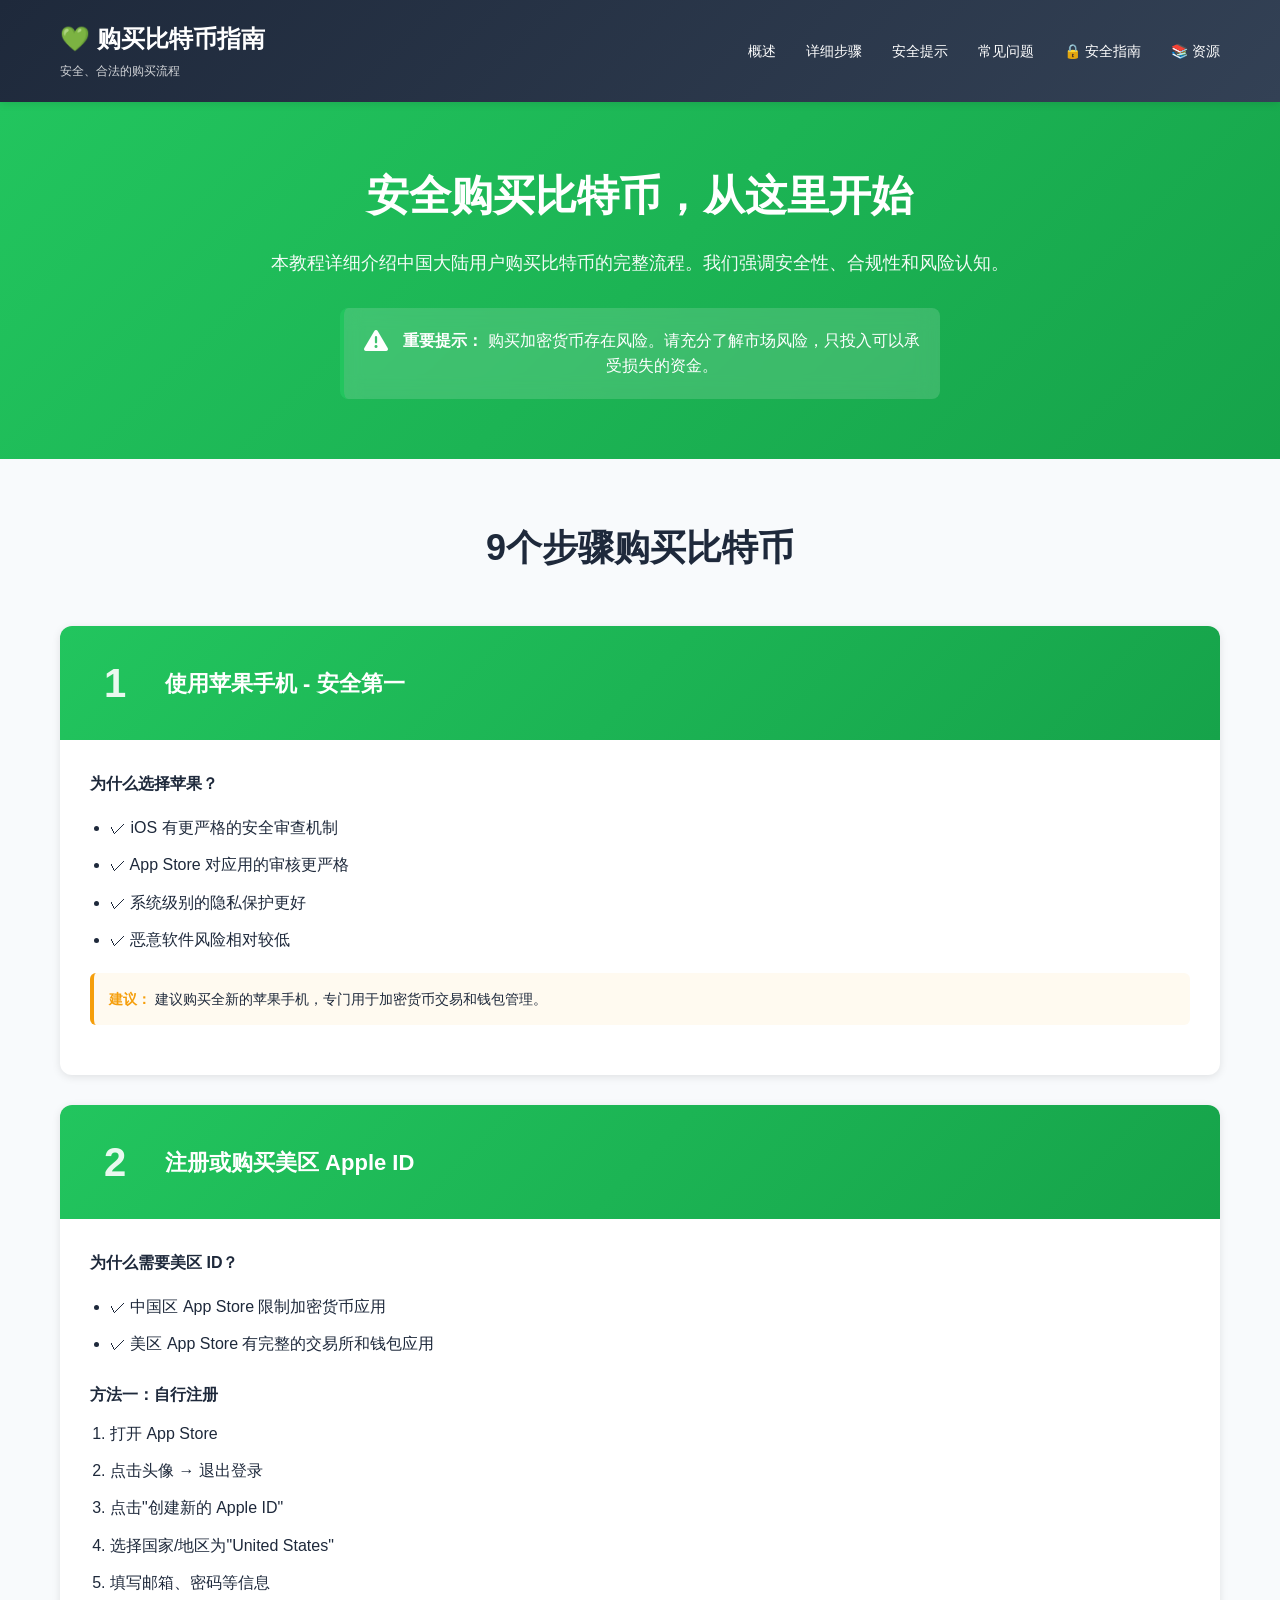
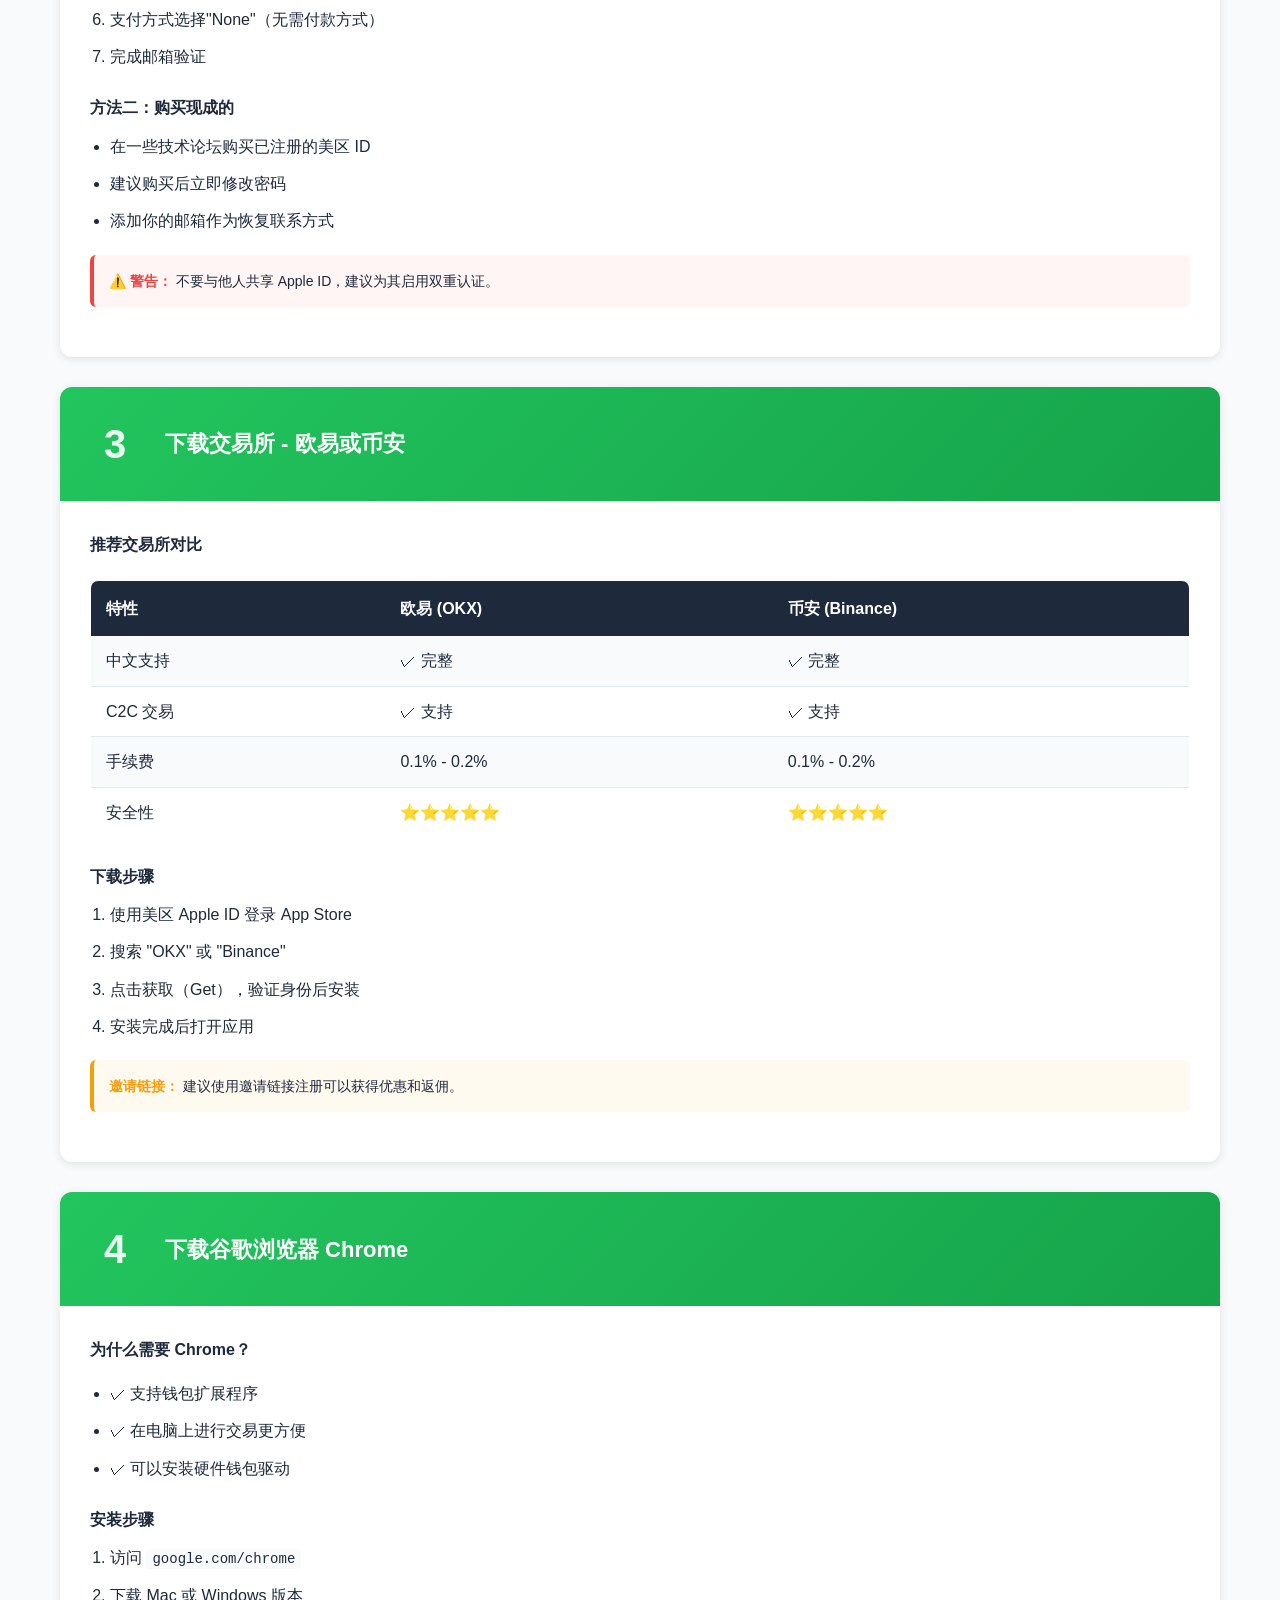
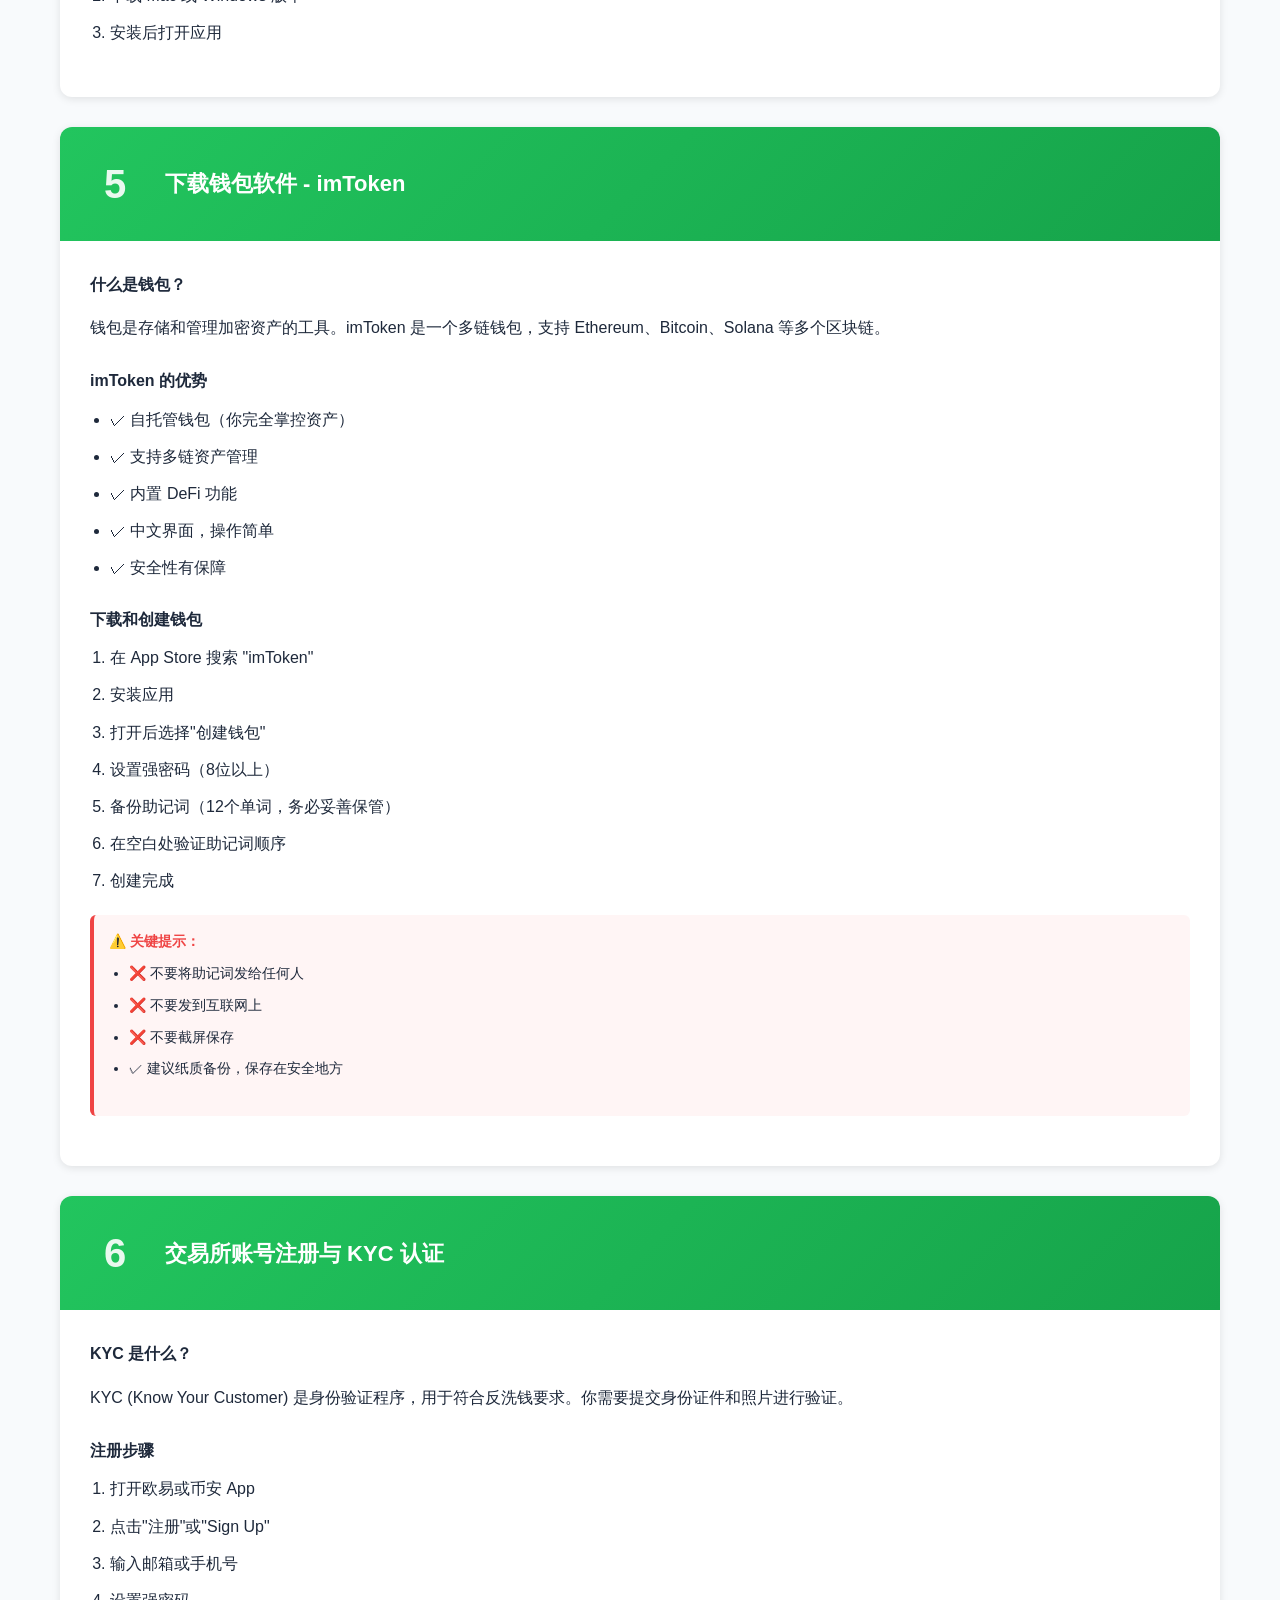
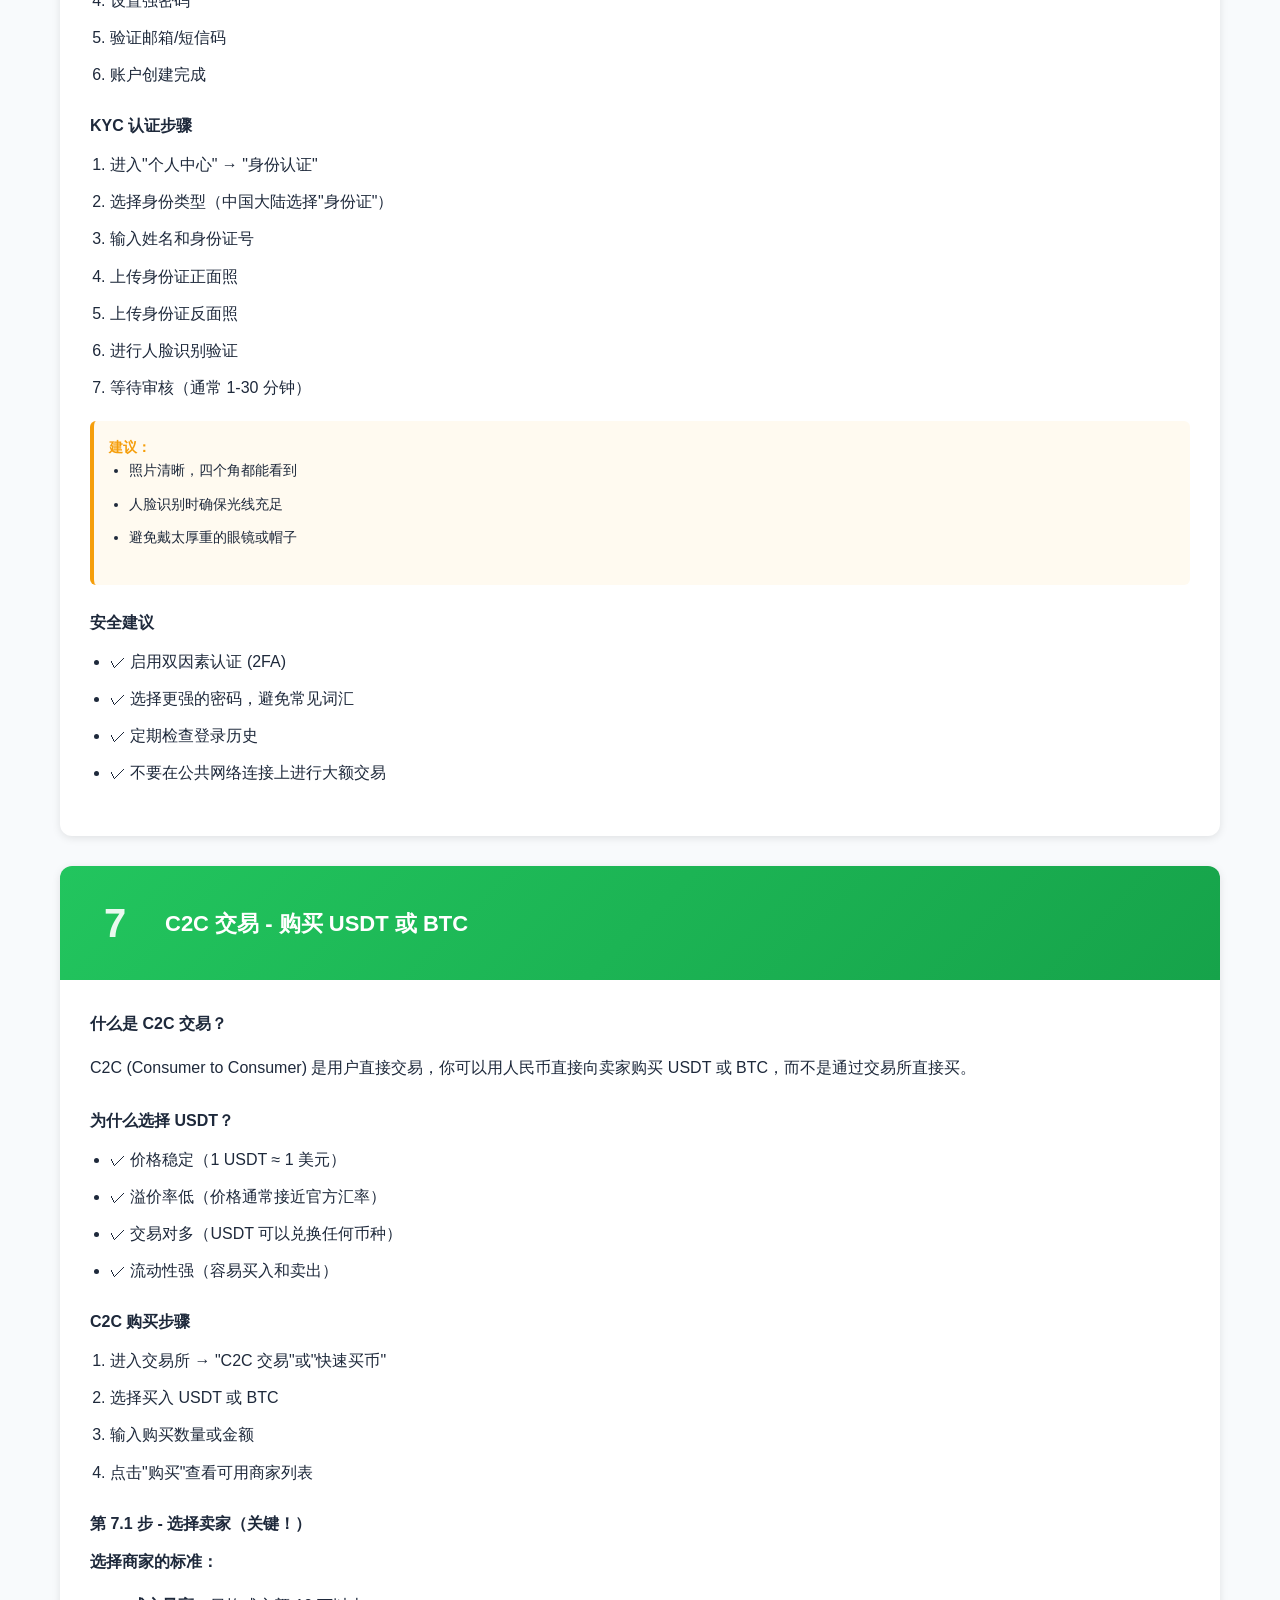
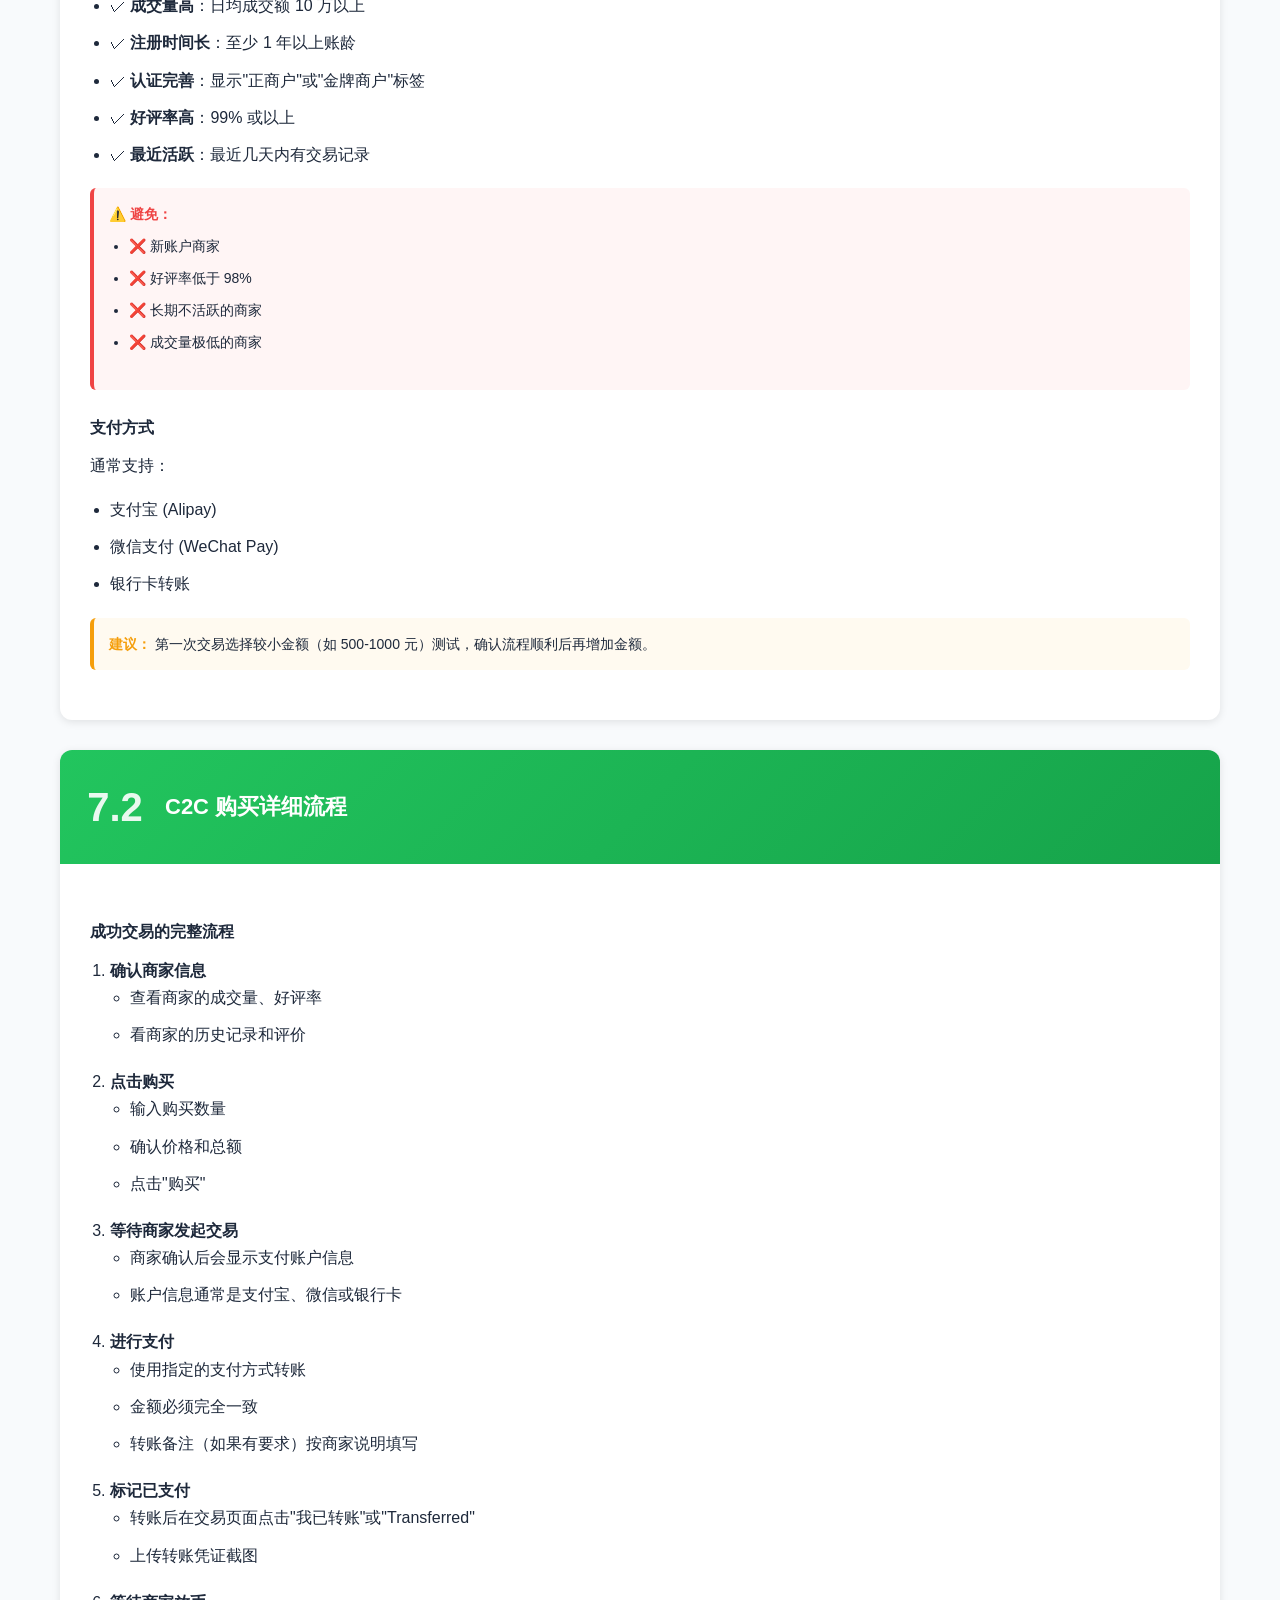
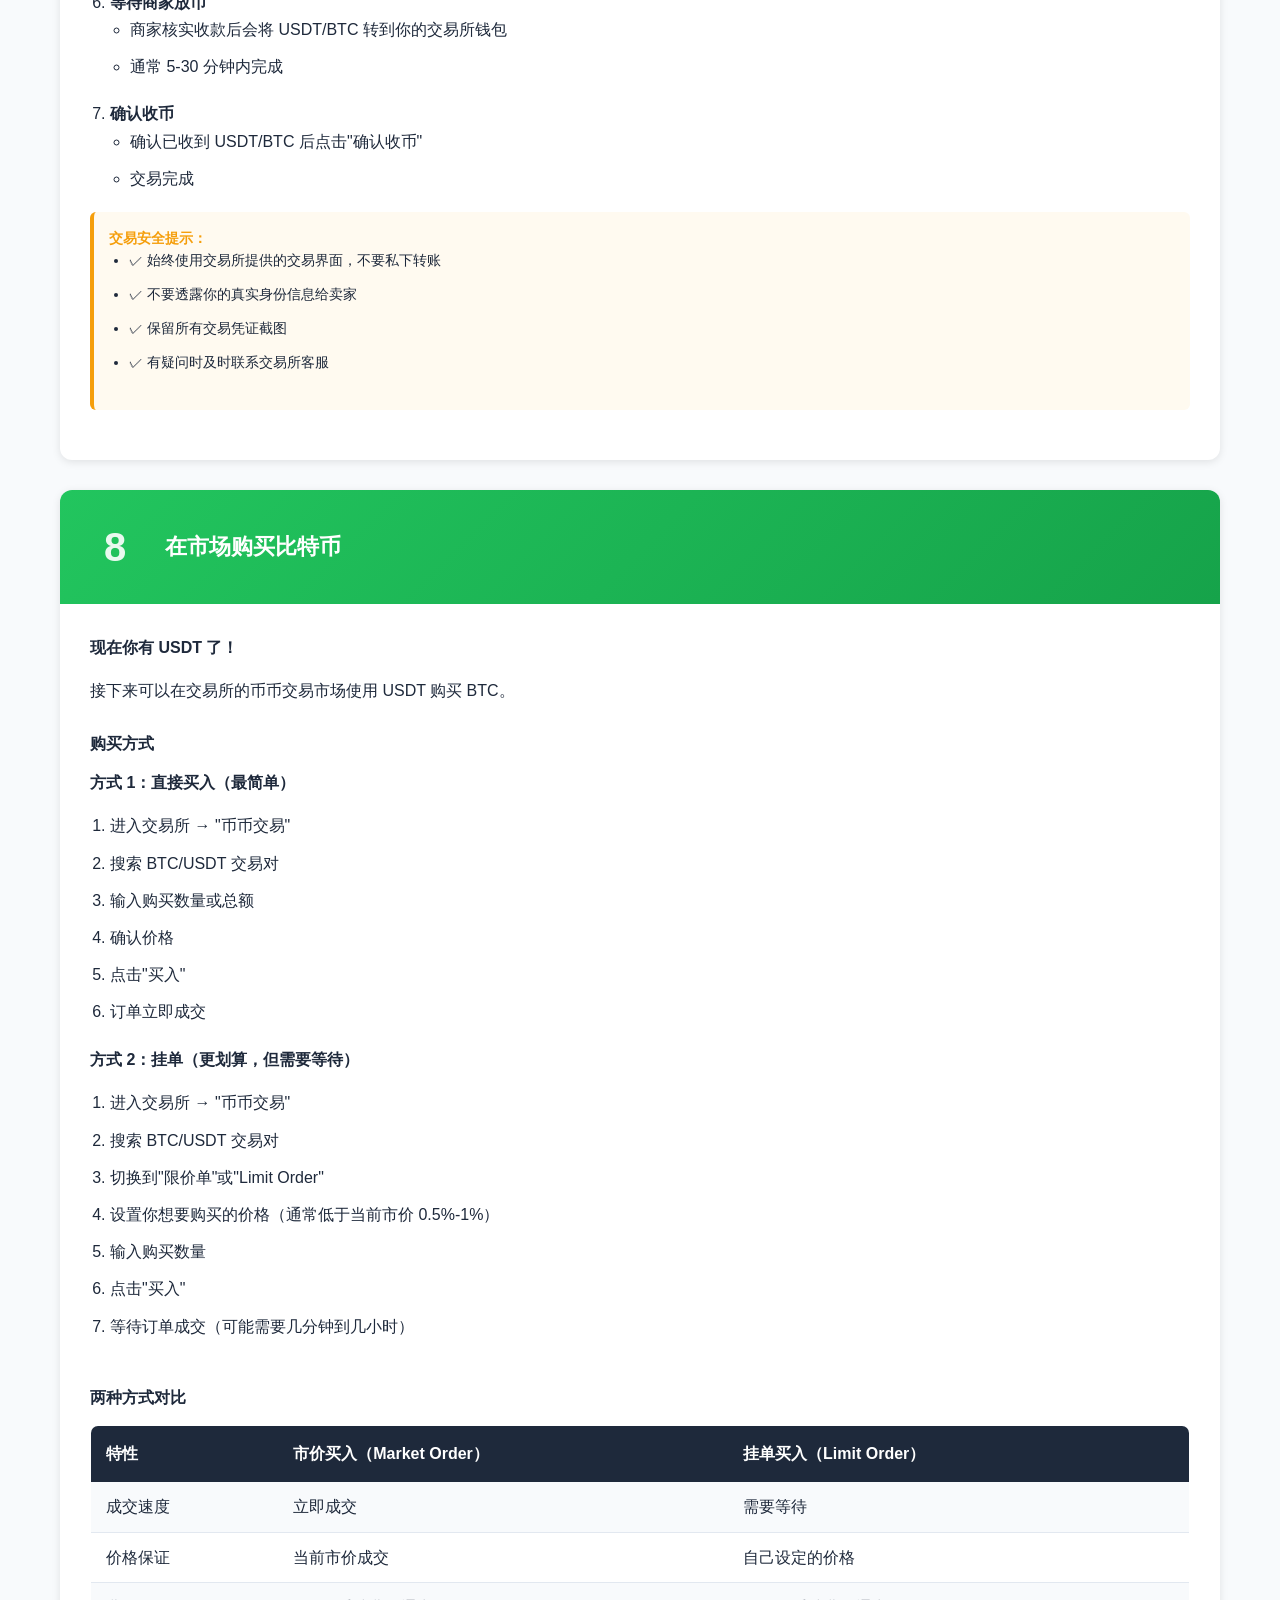
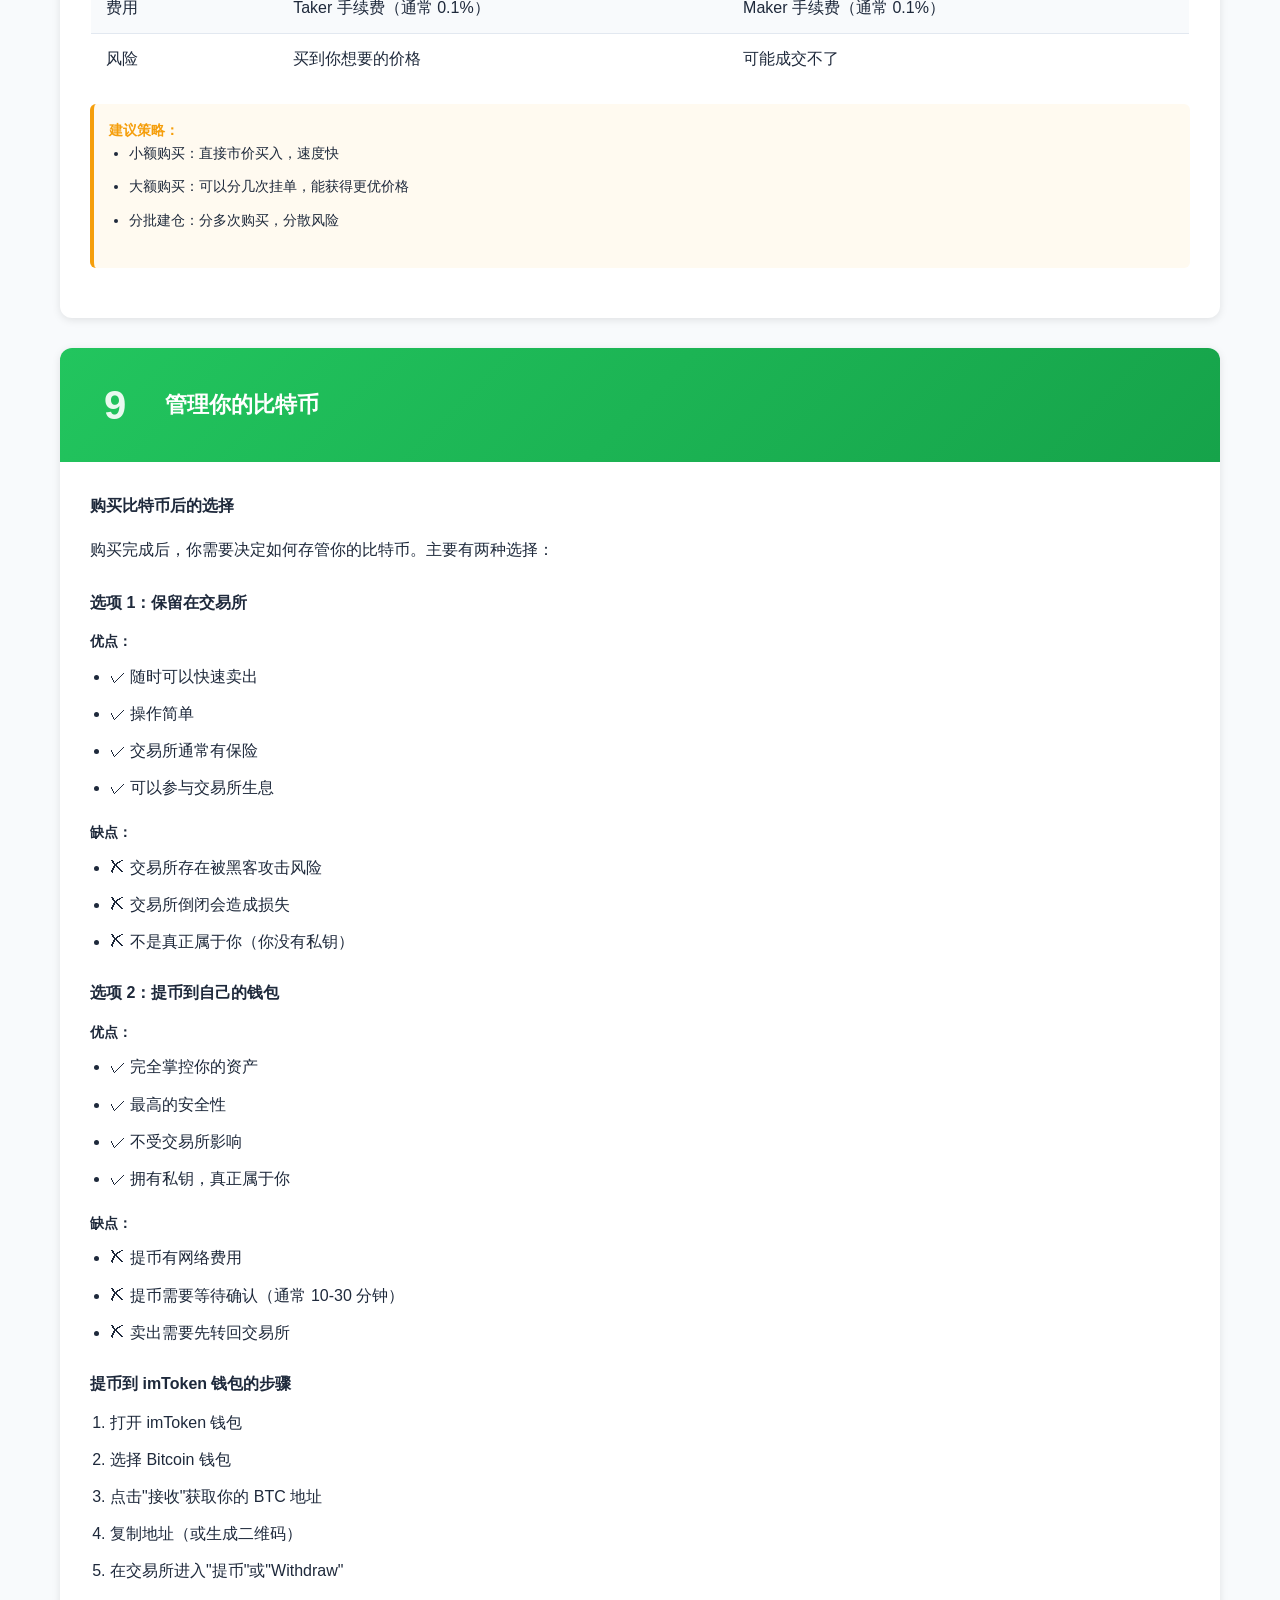
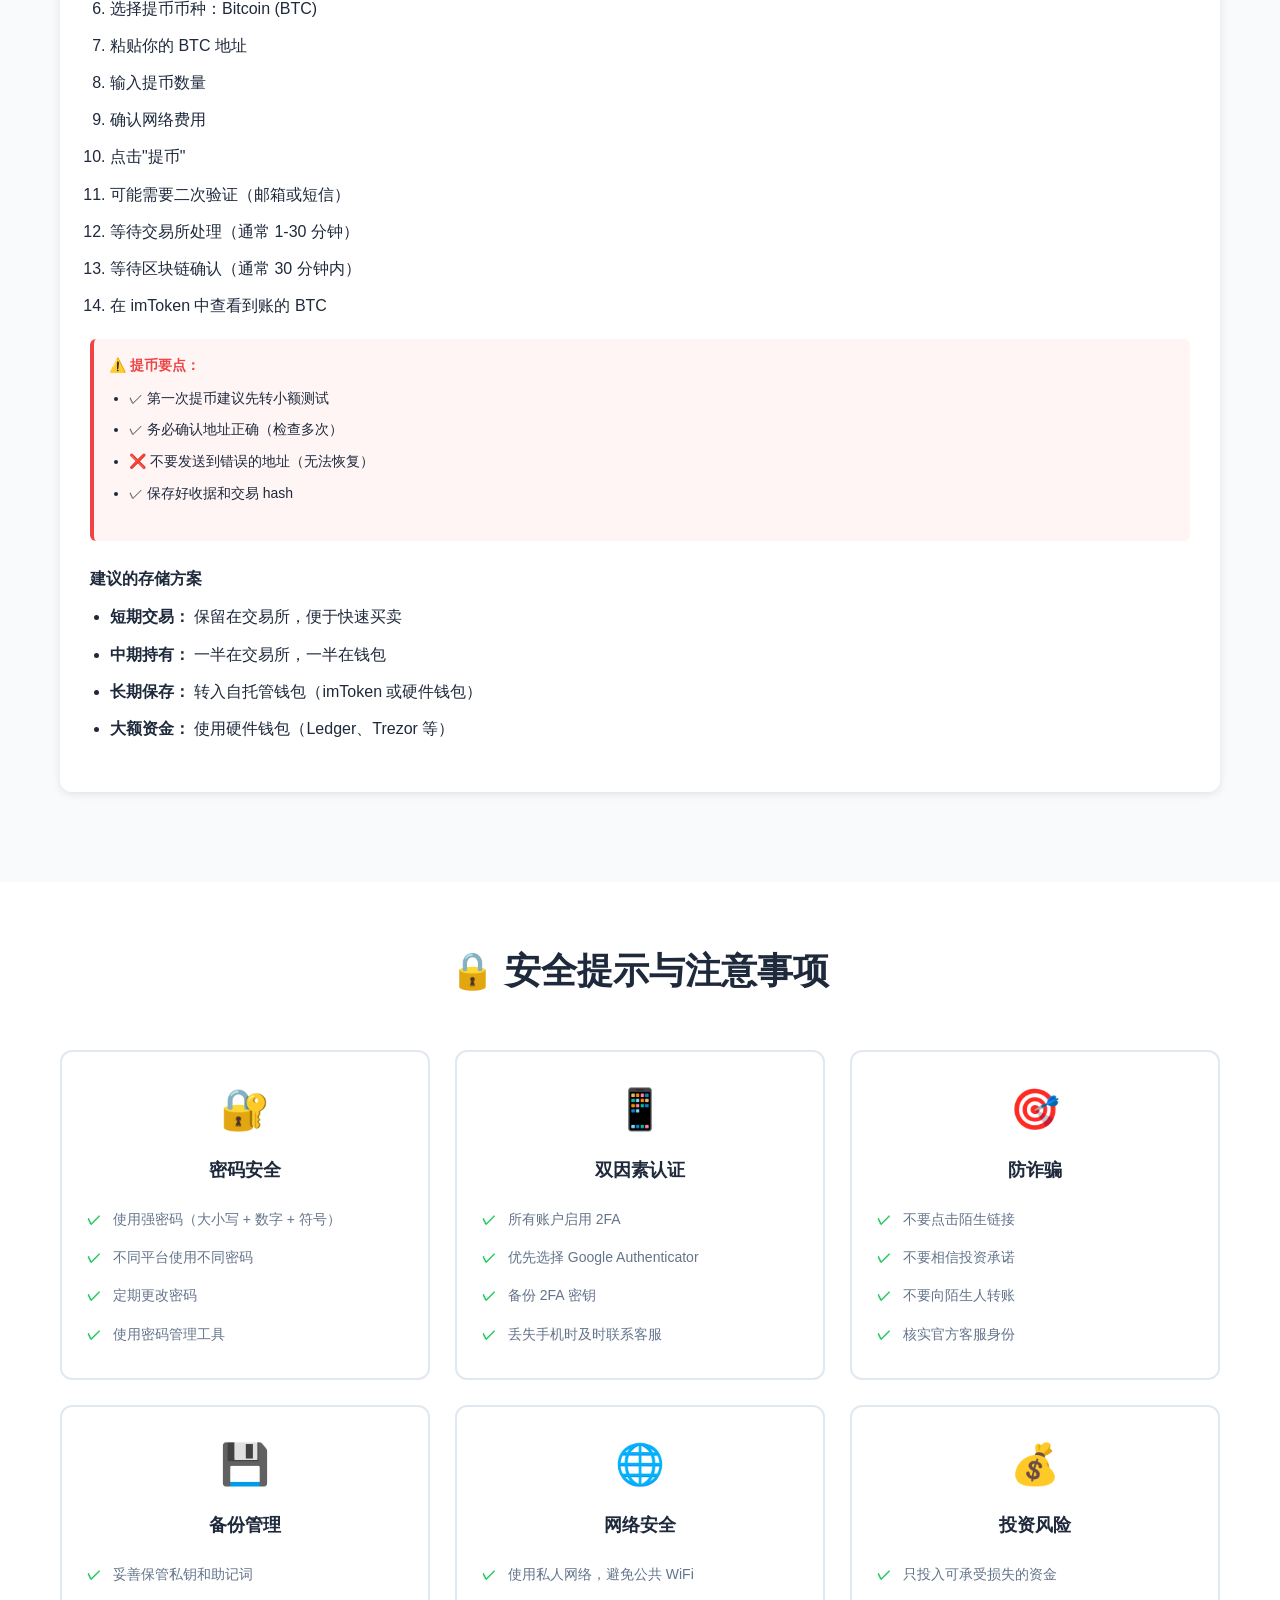
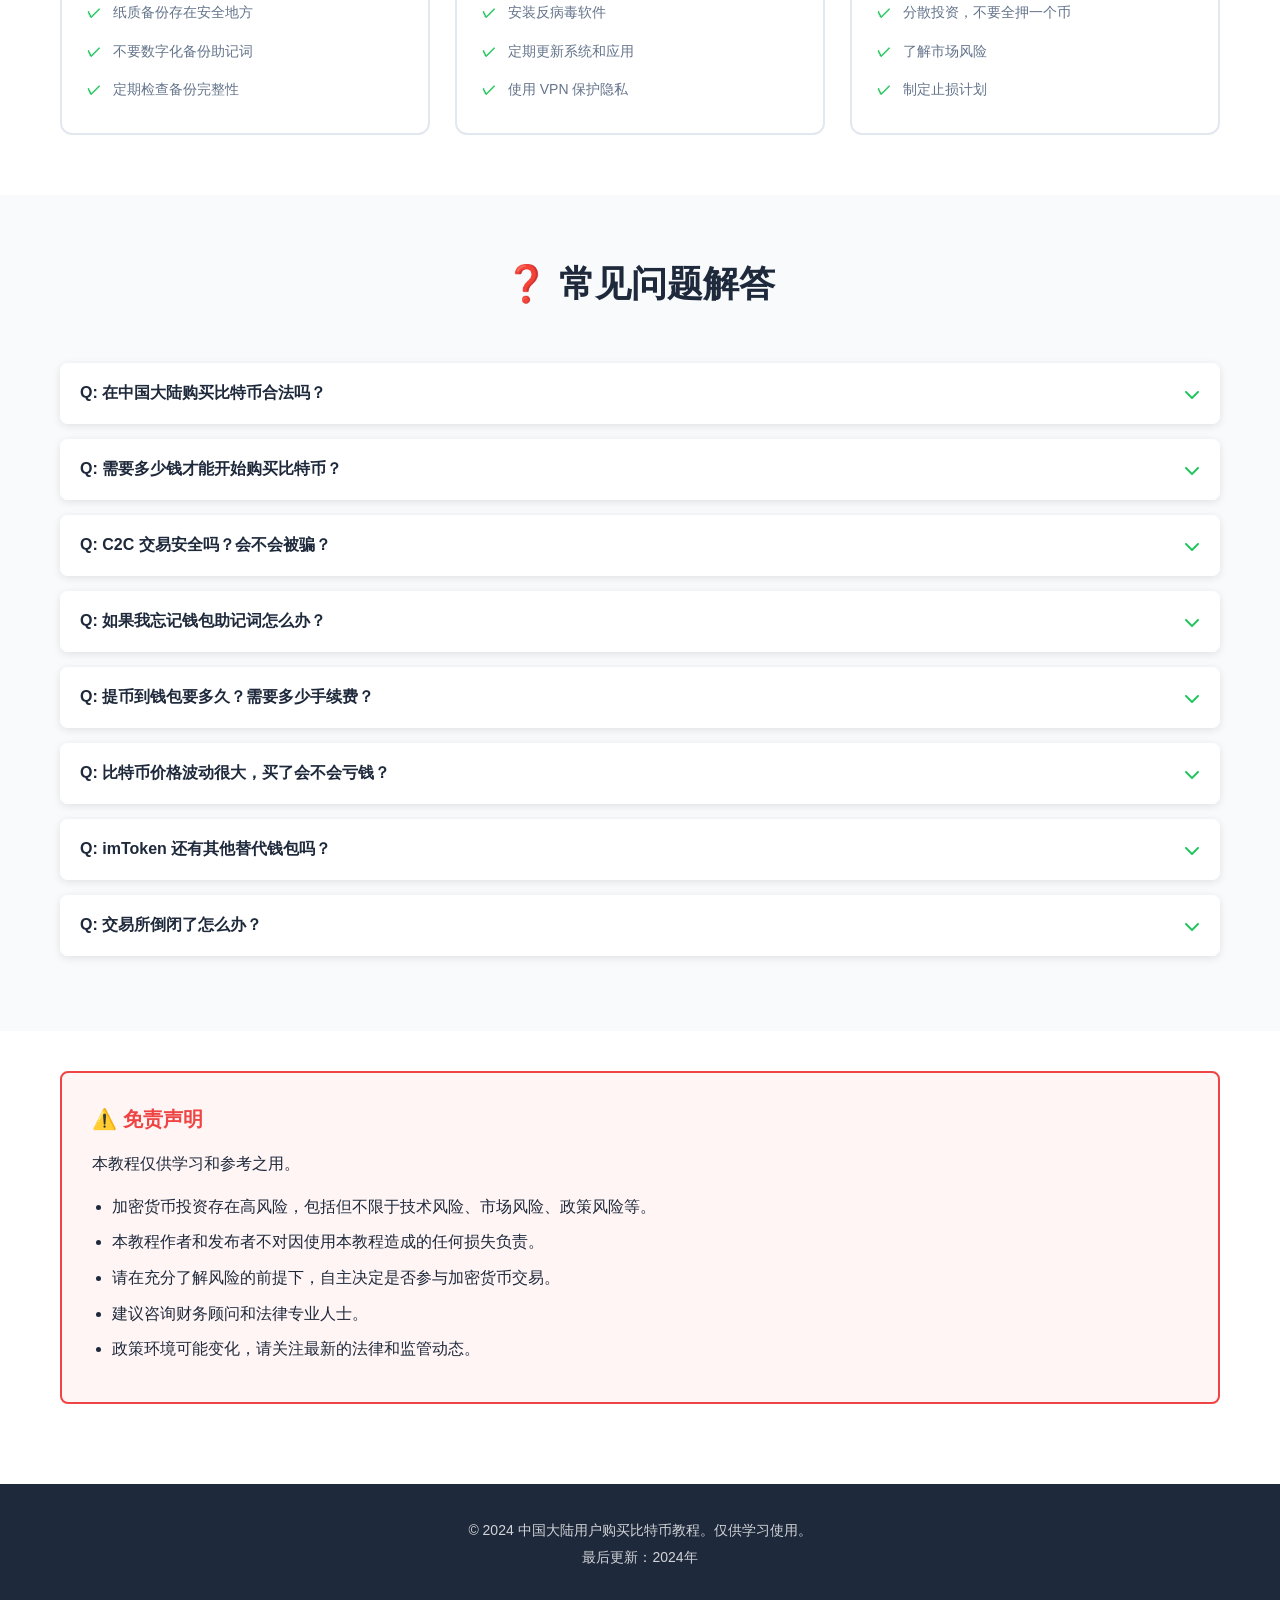
==== commit 18b8c31a: "style(theme): adopt HAB green palette across UI" ====
--- a/index.html
+++ b/index.html
@@ -13,7 +13,7 @@
     <nav class="navbar">
         <div class="container">
             <div class="navbar-brand">
-                <h1>🪙 购买比特币指南</h1>
+                <h1>💚 购买比特币指南</h1>
                 <p class="subtitle">安全、合法的购买流程</p>
             </div>
             <div class="navbar-menu">
--- a/styles.css
+++ b/styles.css
@@ -6,15 +6,15 @@
 }
 
 :root {
-    --primary-color: #f7931a;
-    --secondary-color: #1a202c;
-    --accent-color: #4299e1;
-    --success-color: #48bb78;
-    --warning-color: #ed8936;
-    --danger-color: #f56565;
-    --light-bg: #f7fafc;
-    --text-dark: #2d3748;
-    --text-light: #718096;
+    --primary-color: #22c55e;
+    --secondary-color: #1e293b;
+    --accent-color: #3b82f6;
+    --success-color: #22c55e;
+    --warning-color: #f59e0b;
+    --danger-color: #ef4444;
+    --light-bg: #f8fafc;
+    --text-dark: #1e293b;
+    --text-light: #64748b;
     --border-color: #e2e8f0;
     --shadow: 0 2px 8px rgba(0, 0, 0, 0.1);
     --shadow-lg: 0 10px 30px rgba(0, 0, 0, 0.15);
@@ -35,7 +35,7 @@
 
 /* ==================== 导航栏 ==================== */
 .navbar {
-    background: linear-gradient(135deg, var(--secondary-color) 0%, #2d3748 100%);
+    background: linear-gradient(135deg, var(--secondary-color) 0%, #334155 100%);
     color: white;
     padding: 20px 0;
     box-shadow: var(--shadow);
@@ -86,7 +86,7 @@
 
 /* ==================== Hero 部分 ==================== */
 .hero {
-    background: linear-gradient(135deg, #667eea 0%, #764ba2 100%);
+    background: linear-gradient(135deg, #22c55e 0%, #16a34a 100%);
     color: white;
     padding: 60px 0;
     text-align: center;
@@ -150,7 +150,7 @@
 }
 
 .step-header {
-    background: linear-gradient(135deg, var(--primary-color) 0%, #ff9e1b 100%);
+    background: linear-gradient(135deg, var(--primary-color) 0%, #16a34a 100%);
     color: white;
     padding: 25px;
     display: flex;
@@ -617,13 +617,13 @@
 
 /* ==================== 额外样式 ==================== */
 a {
-    color: var(--accent-color);
+    color: var(--primary-color);
     text-decoration: none;
     transition: color 0.3s ease;
 }
 
 a:hover {
-    color: var(--primary-color);
+    color: #16a34a;
 }
 
 button {
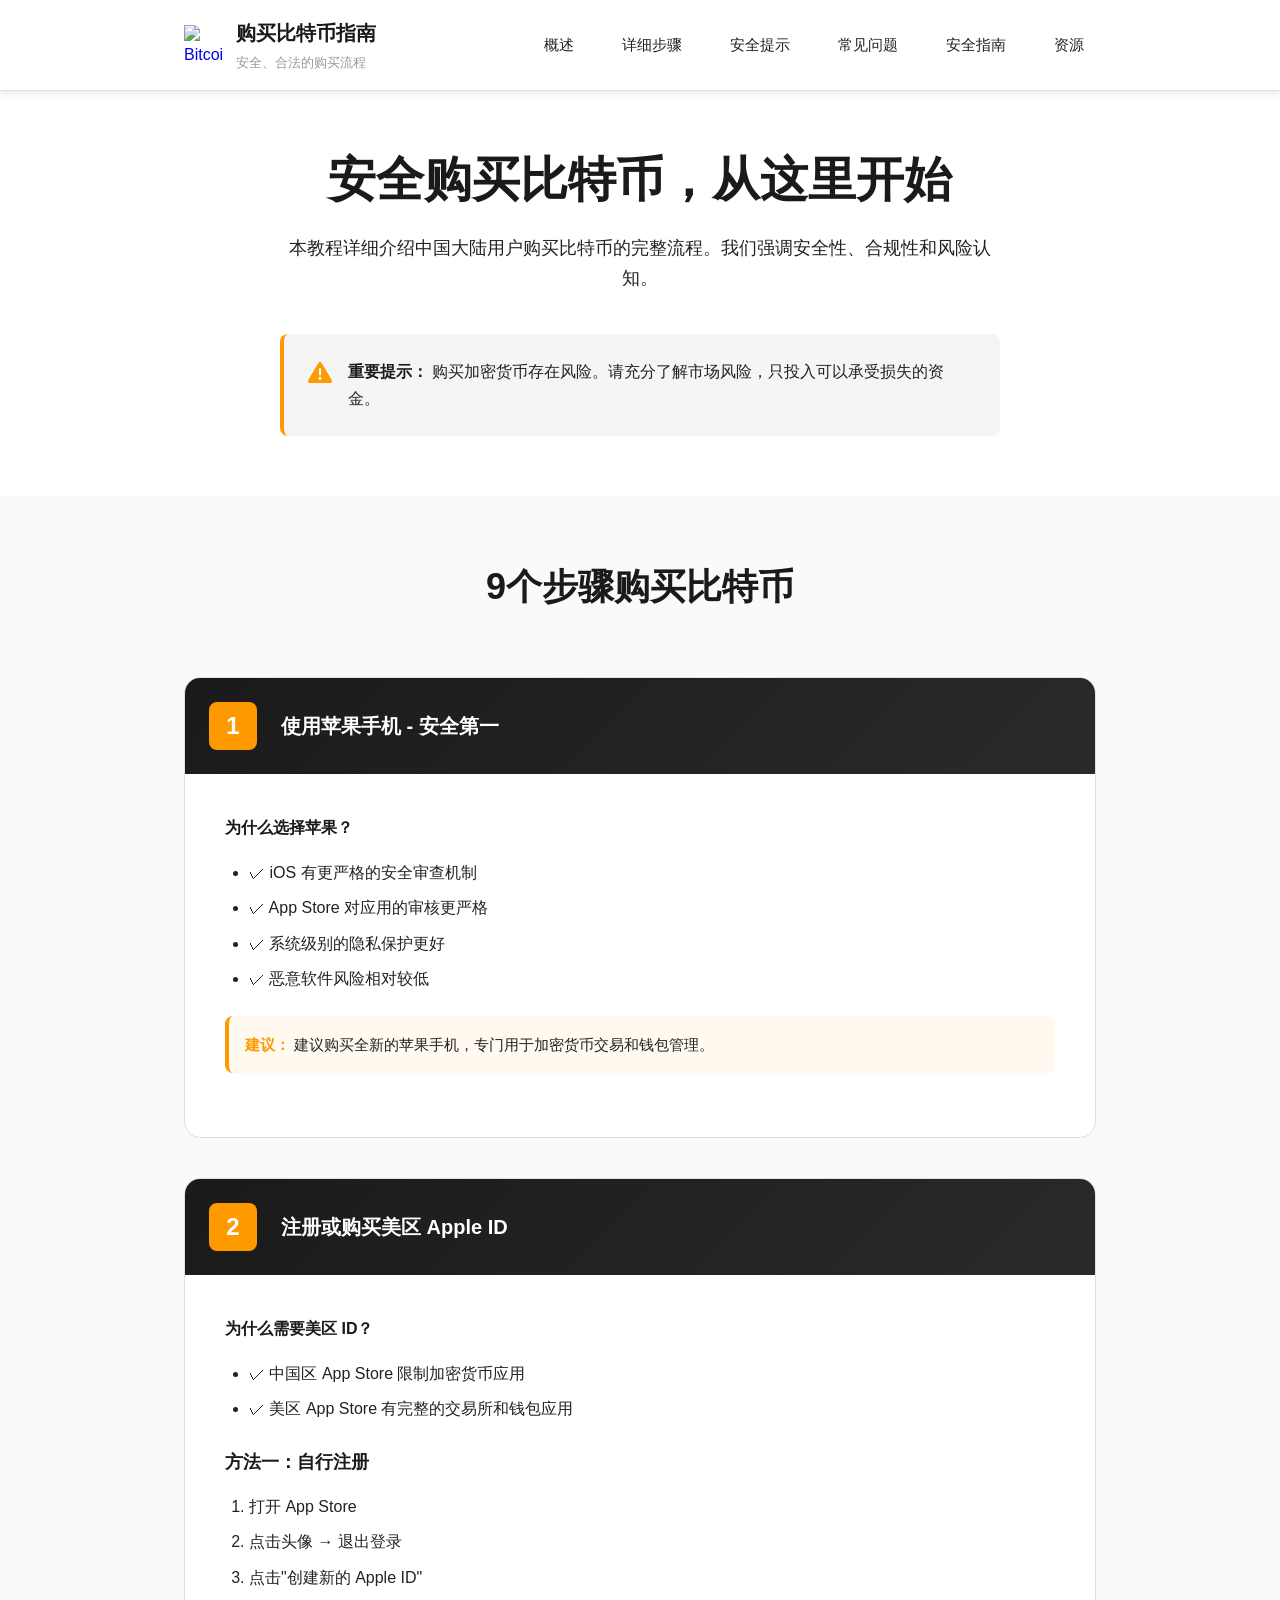
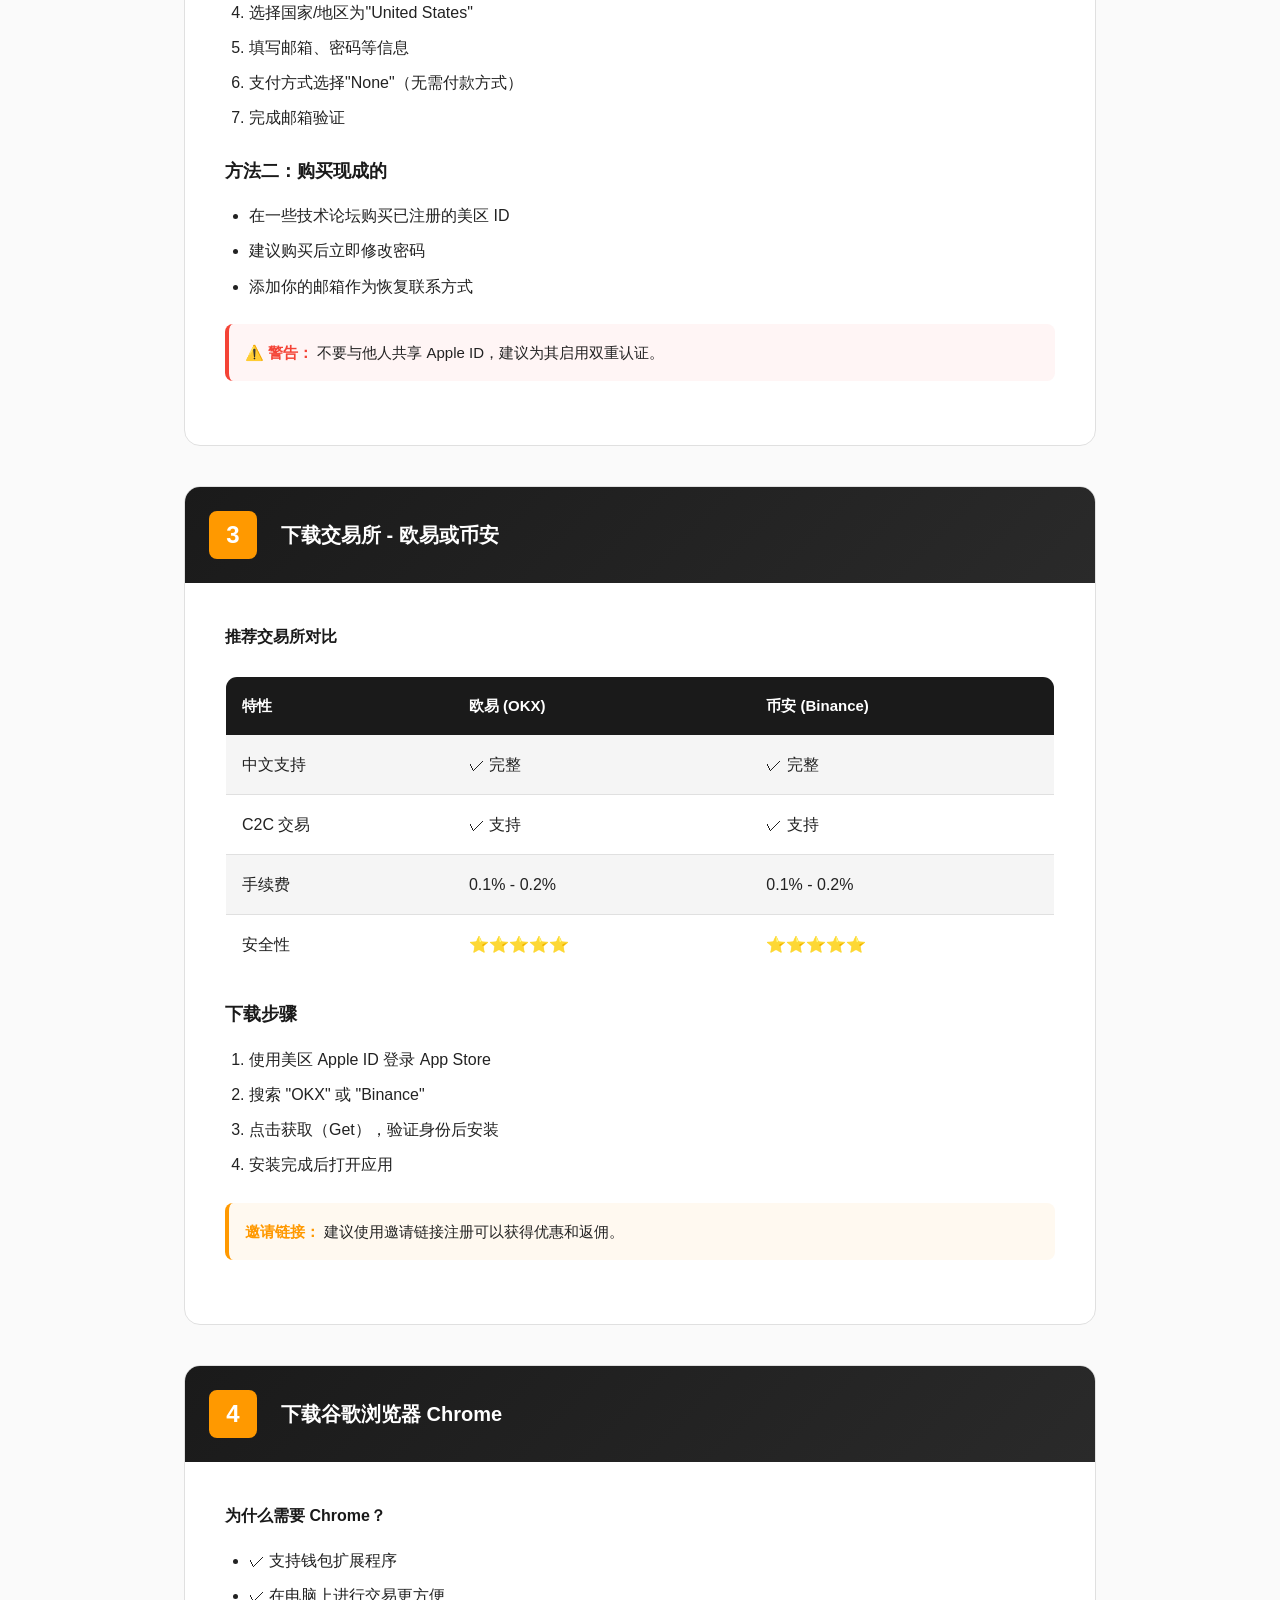
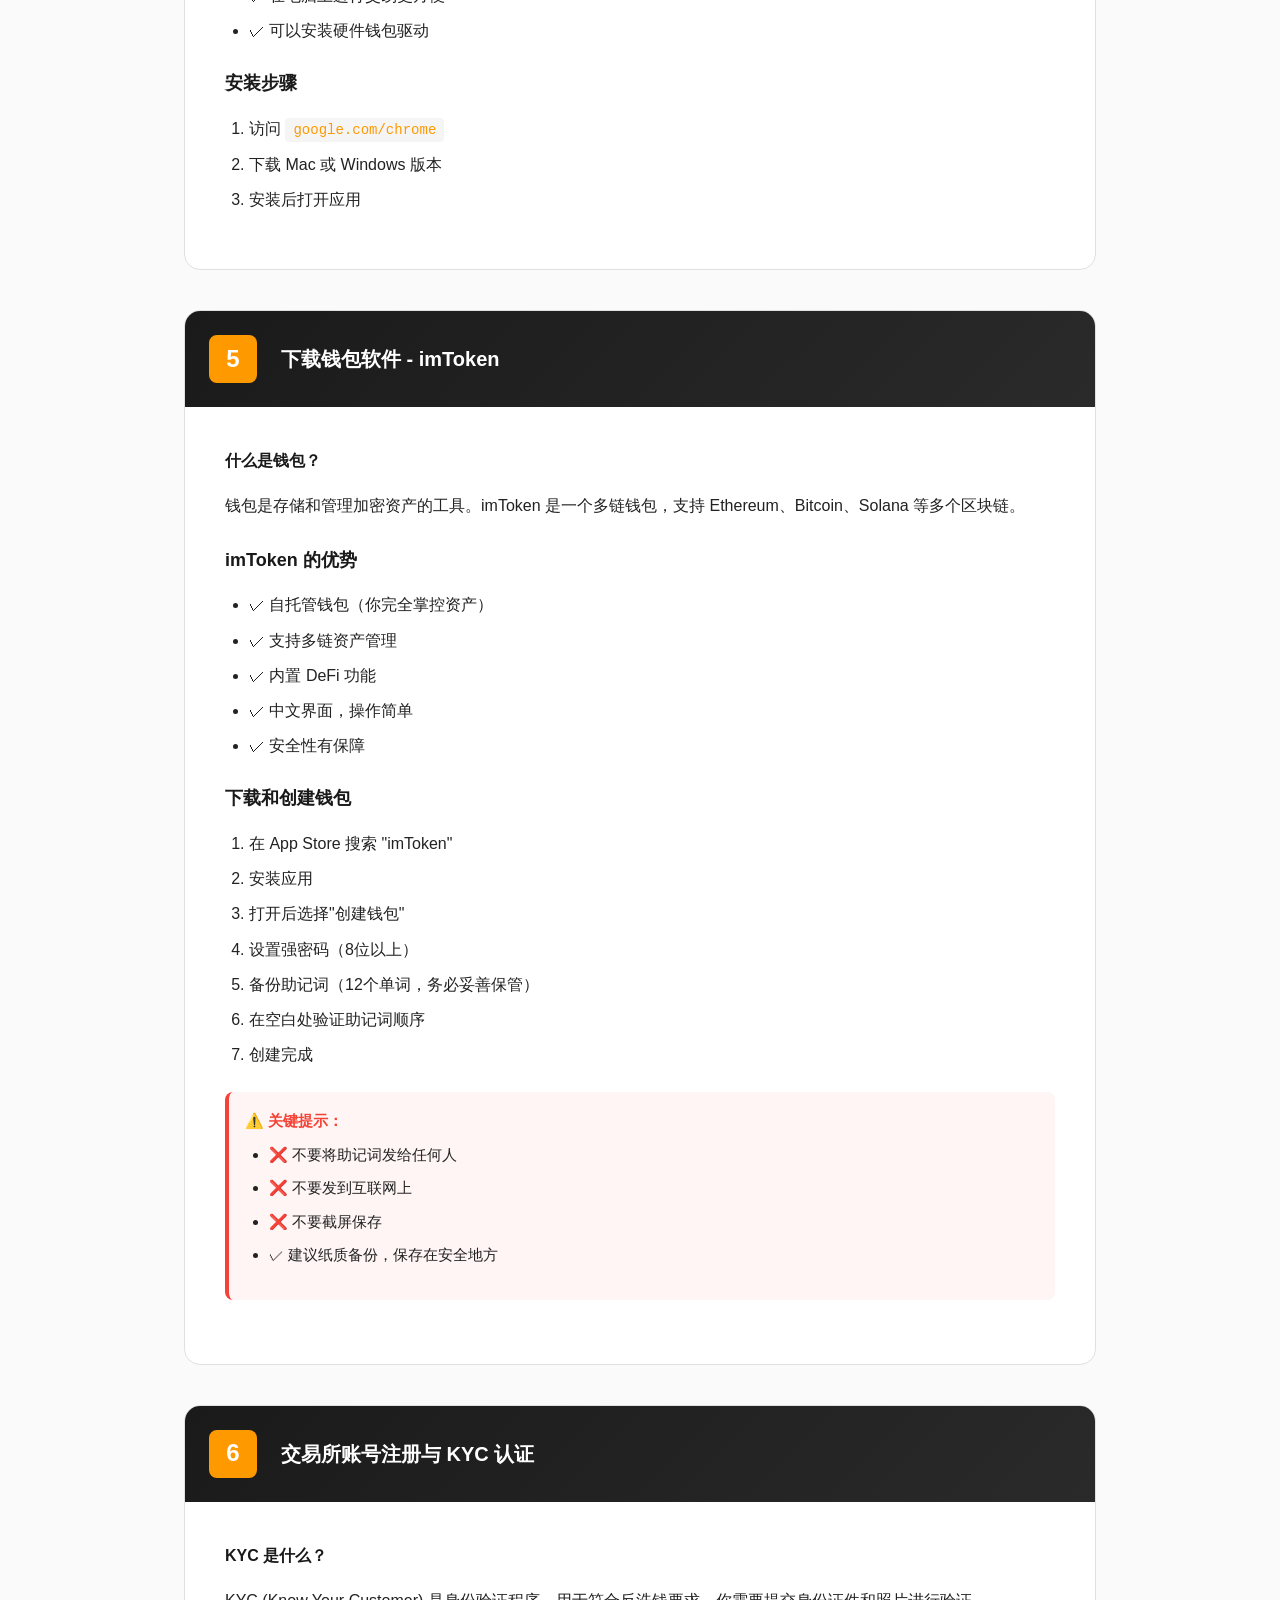
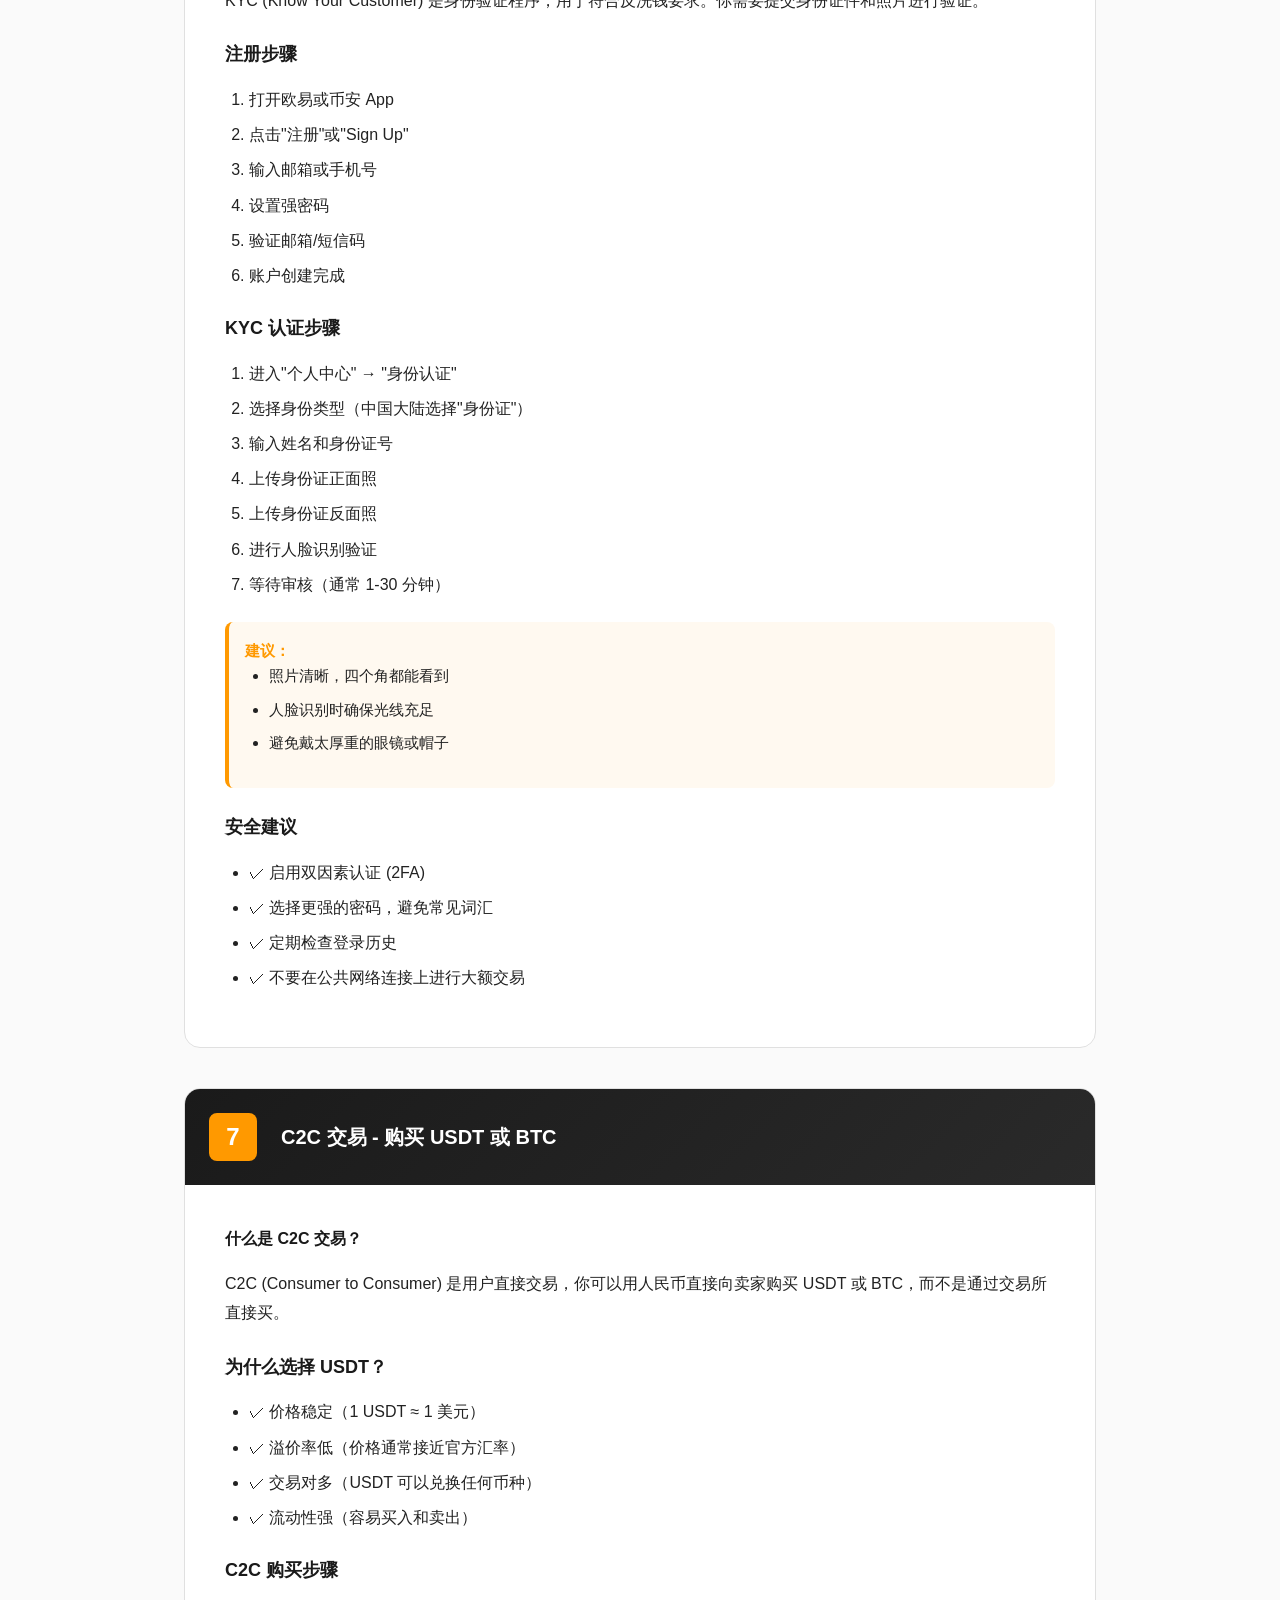
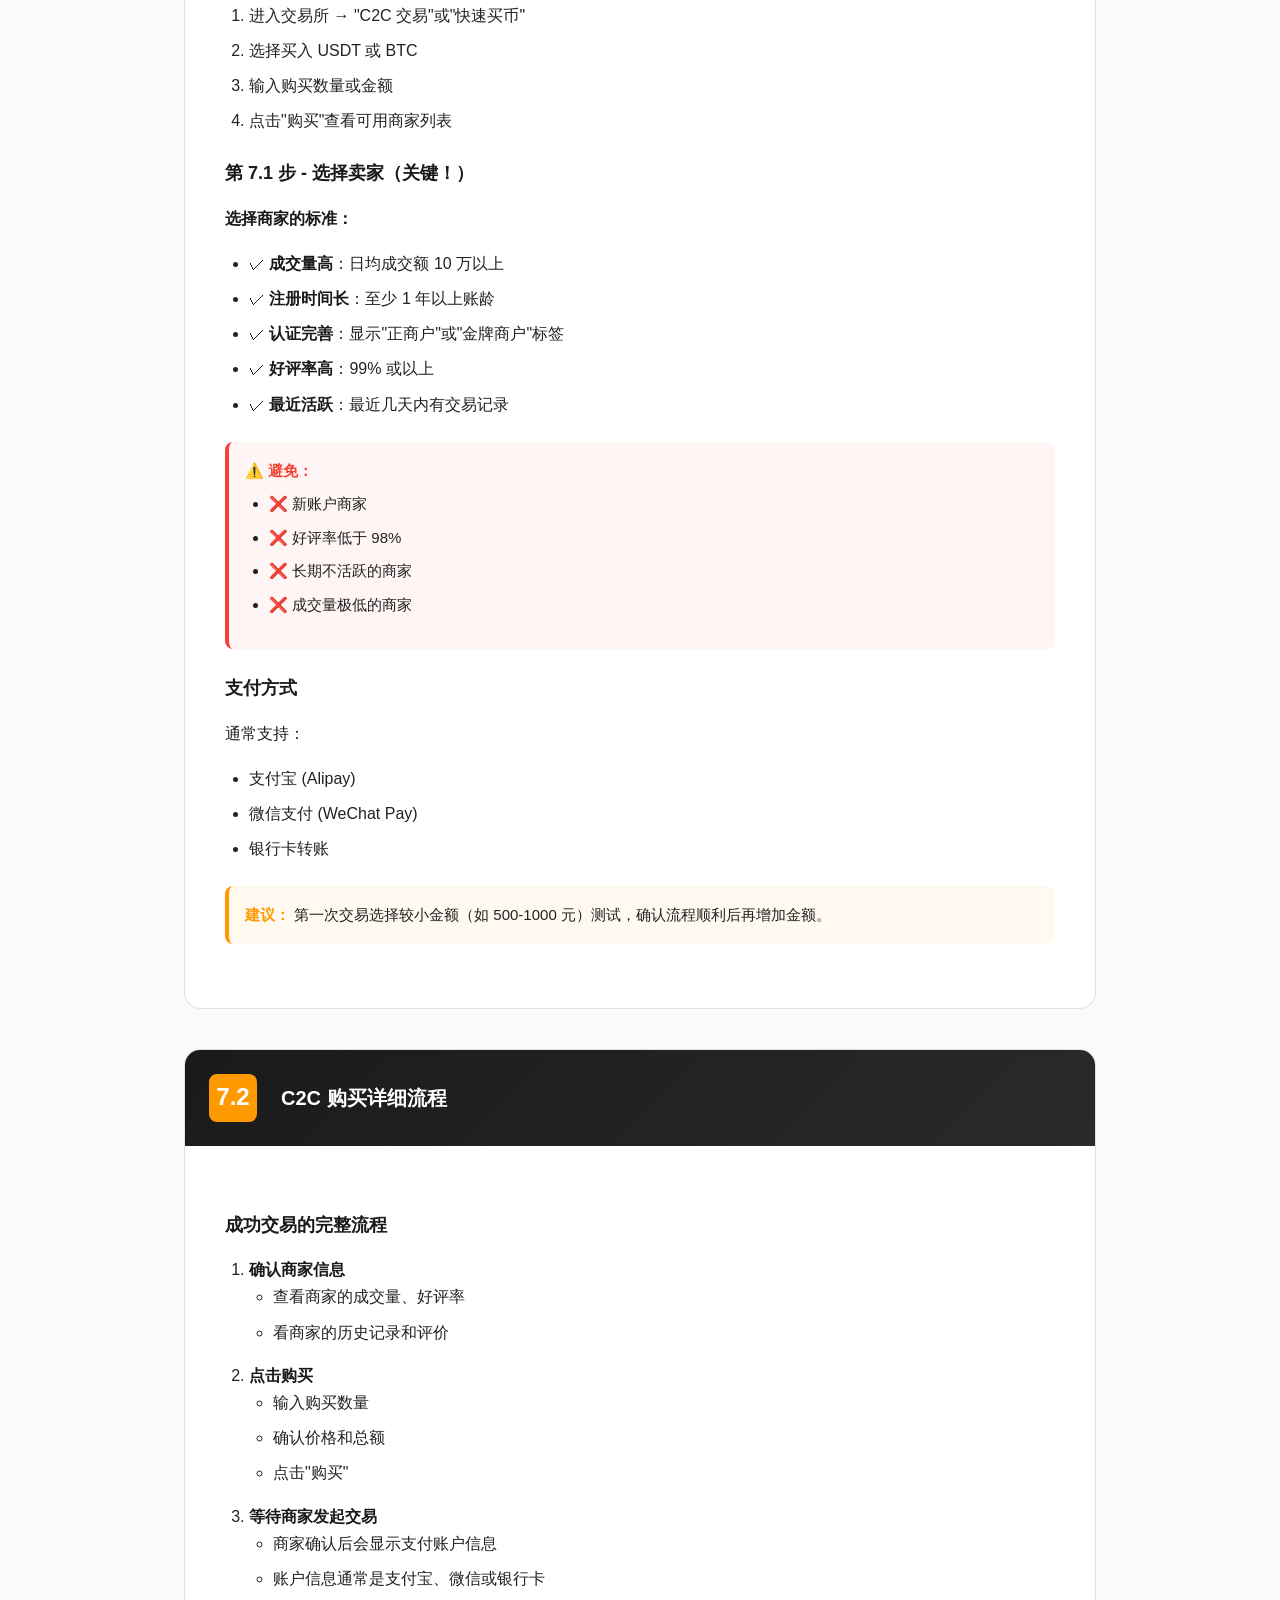
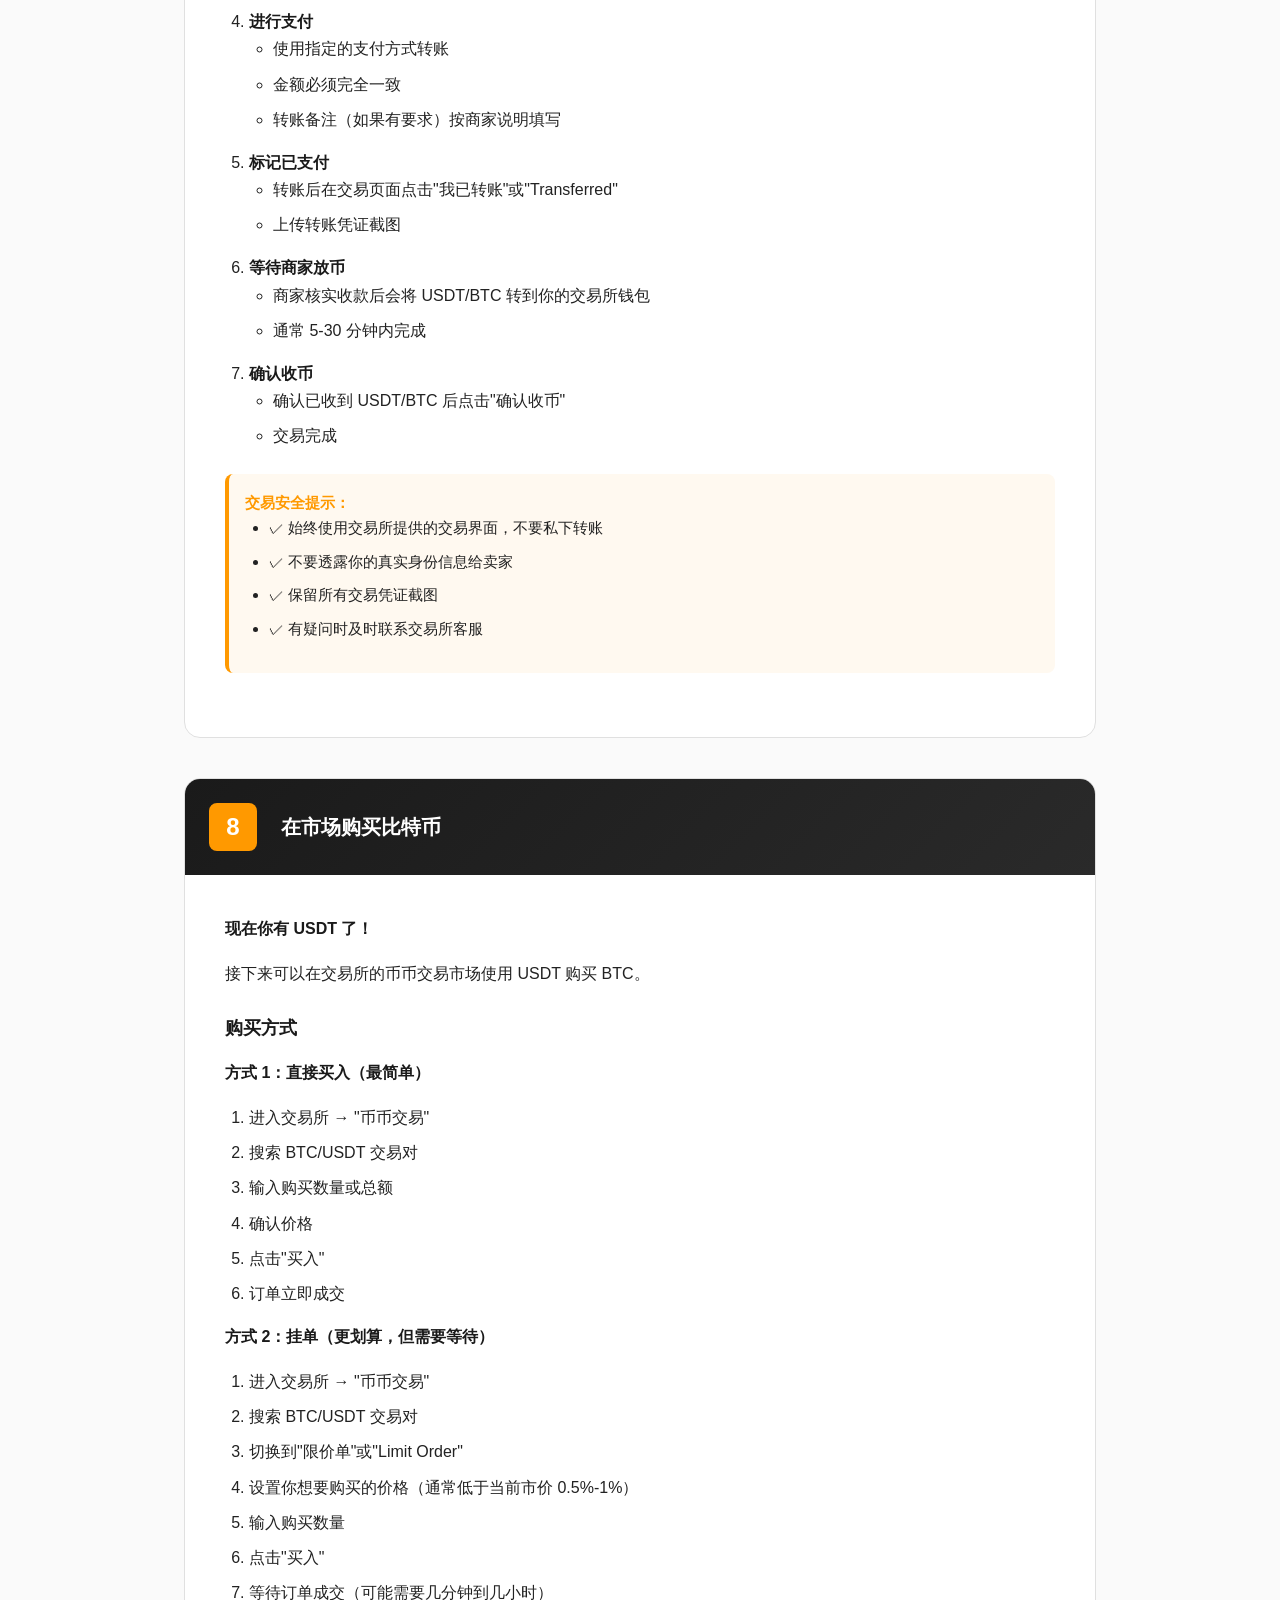
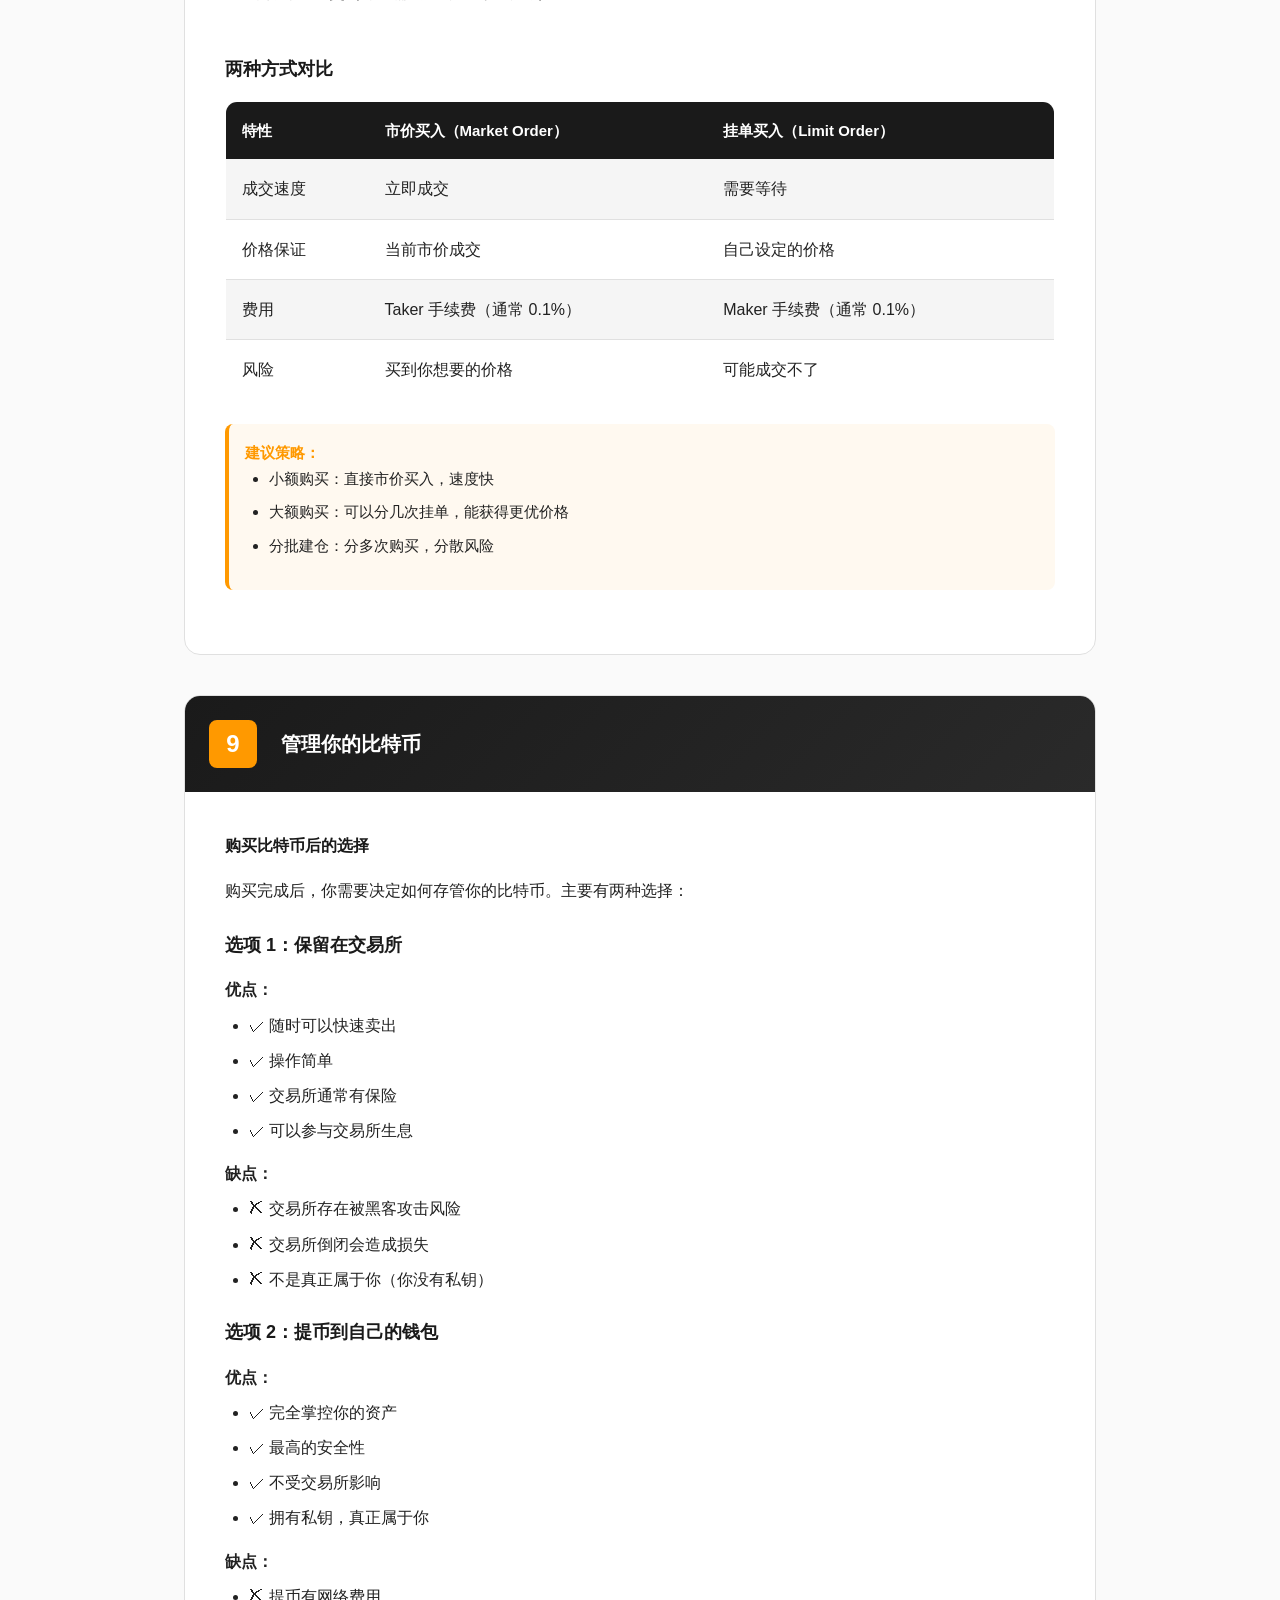
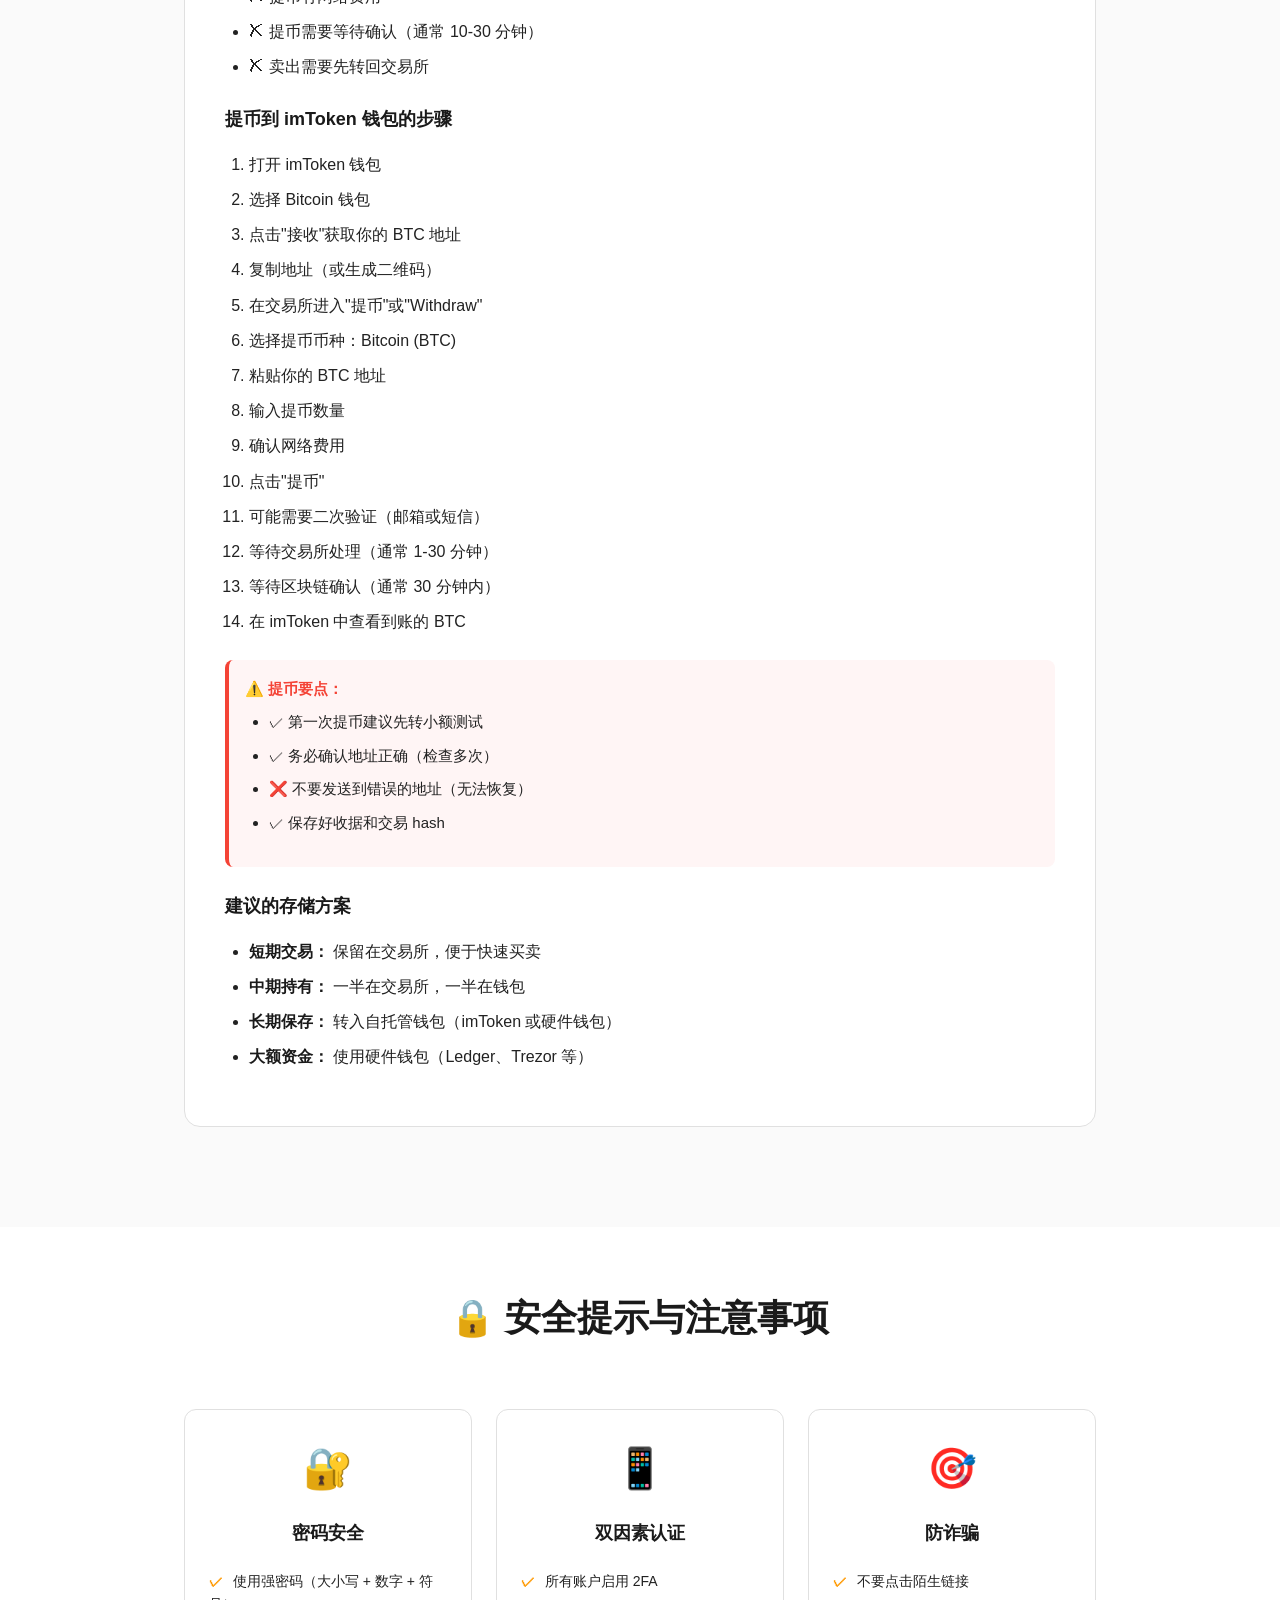
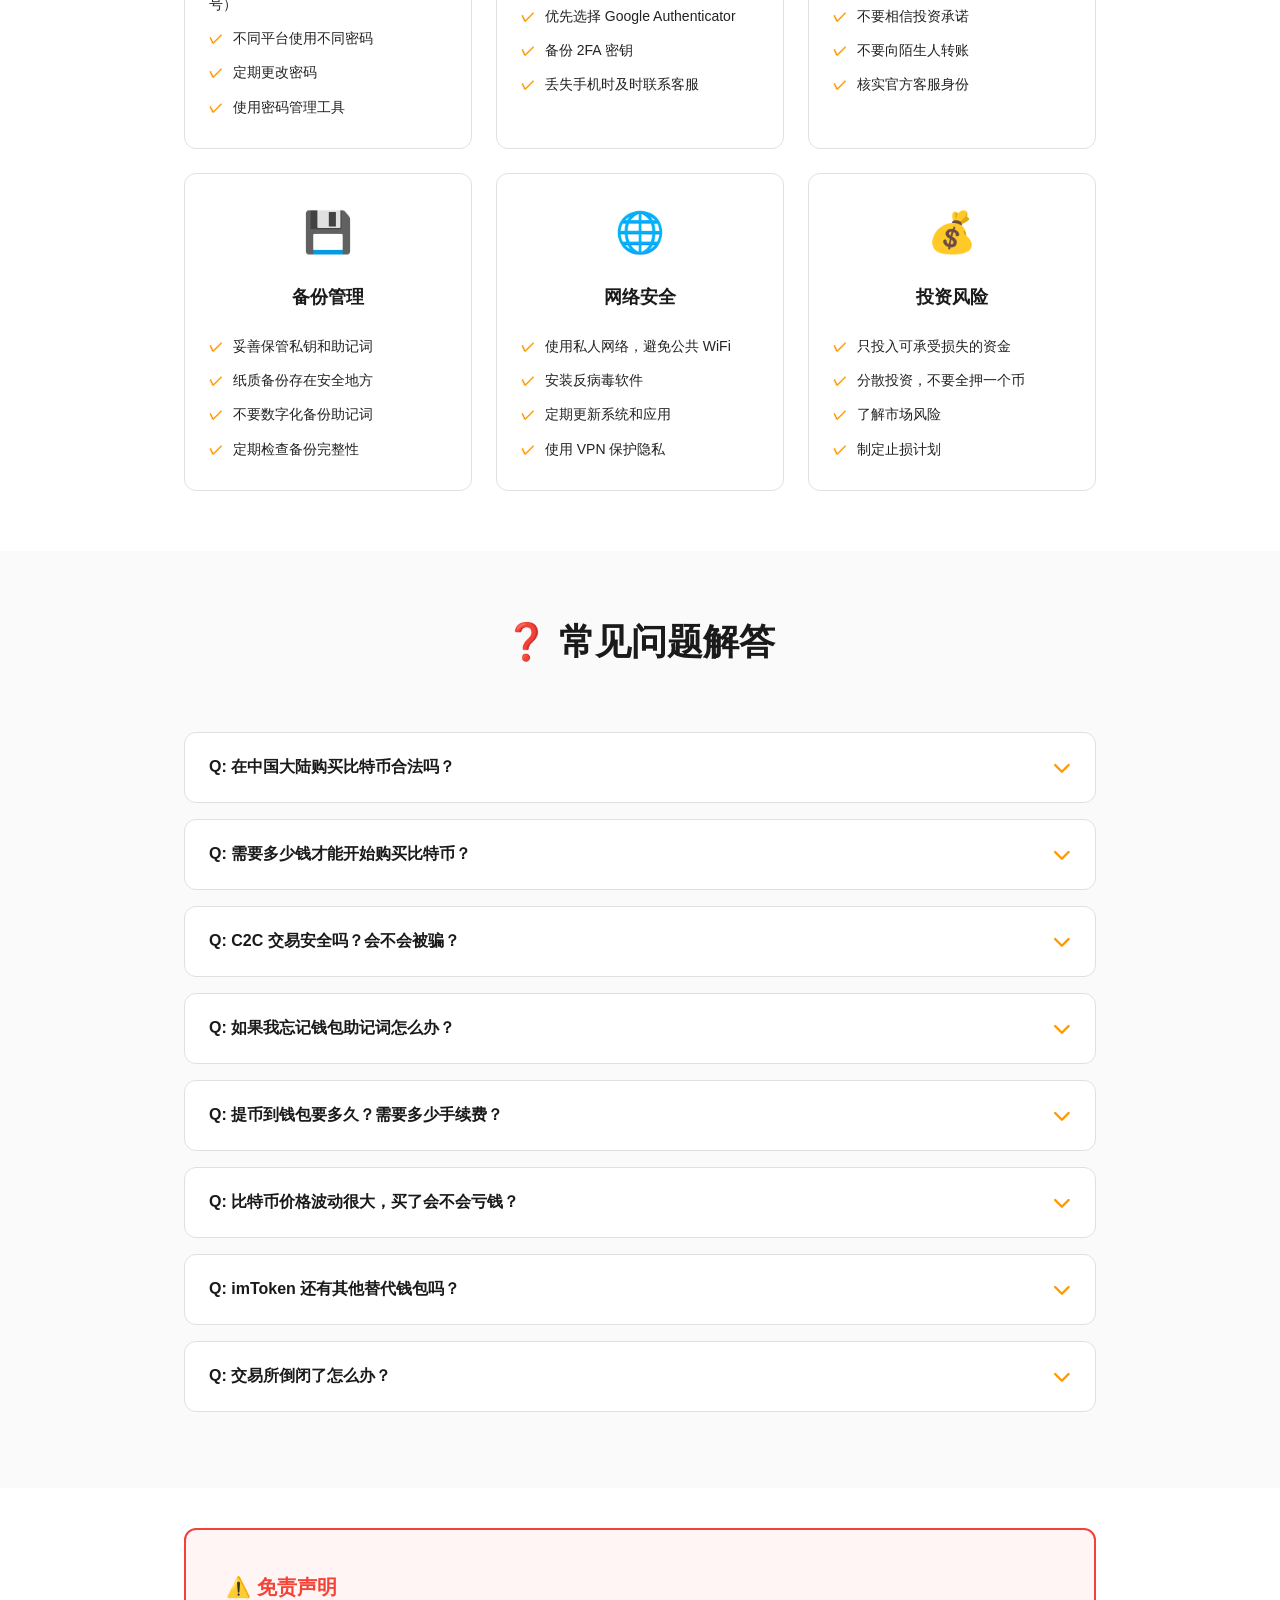
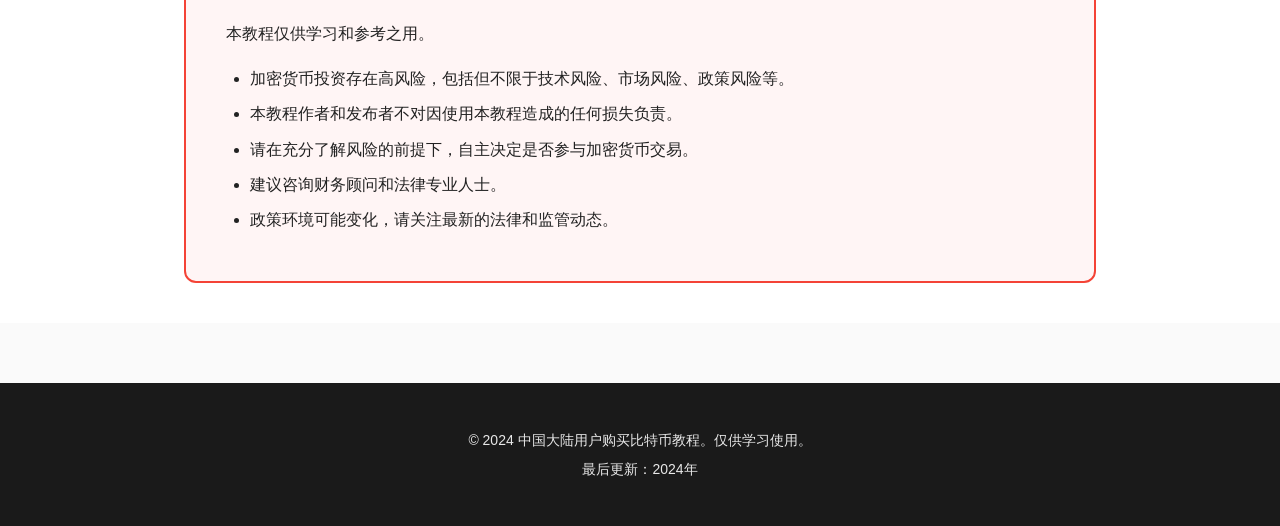
==== commit ae747f1e: "feat(hab-b): adopt HAB B Bitcoin style across site and add design guide" ====
--- a/index.html
+++ b/index.html
@@ -12,17 +12,20 @@
     <!-- 导航栏 -->
     <nav class="navbar">
         <div class="container">
-            <div class="navbar-brand">
-                <h1>💚 购买比特币指南</h1>
-                <p class="subtitle">安全、合法的购买流程</p>
-            </div>
+            <a href="index.html" class="navbar-brand">
+                <img src="https://tc.xiaowuleyi.com/file/1762677135128_bitcoin-btc-logo.svg" alt="Bitcoin Logo">
+                <div>
+                    <h1>购买比特币指南</h1>
+                    <span class="subtitle">安全、合法的购买流程</span>
+                </div>
+            </a>
             <div class="navbar-menu">
                 <a href="#overview" class="nav-link">概述</a>
                 <a href="#steps" class="nav-link">详细步骤</a>
                 <a href="#tips" class="nav-link">安全提示</a>
                 <a href="#faq" class="nav-link">常见问题</a>
-                <a href="security-guide.html" class="nav-link">🔒 安全指南</a>
-                <a href="resources.html" class="nav-link">📚 资源</a>
+                <a href="security-guide.html" class="nav-link">安全指南</a>
+                <a href="resources.html" class="nav-link">资源</a>
             </div>
         </div>
     </nav>
--- a/styles.css
+++ b/styles.css
@@ -1,47 +1,82 @@
-/* ==================== 全局样式 ==================== */
+/* ==================== HAB B 模块风格标准 ==================== */
+/* Bitcoin 主题：极简、现代、自由、去中心化 */
+
+/* ==================== CSS 变量 ==================== */
+:root {
+    /* HAB B 品牌配色 */
+    --primary: #1A1A1A;
+    --accent: #FF9900;
+    --background: #FAFAFA;
+    --text: #222222;
+    --border: #E0E0E0;
+    
+    /* 辅助色 */
+    --white: #FFFFFF;
+    --light-gray: #F5F5F5;
+    --medium-gray: #999999;
+    --success: #4CAF50;
+    --warning: #FF9900;
+    --danger: #F44336;
+    
+    /* 阴影 */
+    --shadow-sm: 0 2px 8px rgba(0, 0, 0, 0.08);
+    --shadow-md: 0 4px 16px rgba(0, 0, 0, 0.12);
+    --shadow-lg: 0 8px 24px rgba(0, 0, 0, 0.15);
+    
+    /* 圆角 */
+    --radius-sm: 8px;
+    --radius-md: 12px;
+    --radius-lg: 16px;
+    
+    /* 动画时间 */
+    --transition-fast: 150ms;
+    --transition-normal: 200ms;
+    --transition-slow: 250ms;
+    
+    /* 间距 */
+    --spacing-xs: 8px;
+    --spacing-sm: 16px;
+    --spacing-md: 24px;
+    --spacing-lg: 40px;
+    --spacing-xl: 60px;
+}
+
+/* ==================== 全局重置 ==================== */
 * {
     margin: 0;
     padding: 0;
     box-sizing: border-box;
 }
 
-:root {
-    --primary-color: #22c55e;
-    --secondary-color: #1e293b;
-    --accent-color: #3b82f6;
-    --success-color: #22c55e;
-    --warning-color: #f59e0b;
-    --danger-color: #ef4444;
-    --light-bg: #f8fafc;
-    --text-dark: #1e293b;
-    --text-light: #64748b;
-    --border-color: #e2e8f0;
-    --shadow: 0 2px 8px rgba(0, 0, 0, 0.1);
-    --shadow-lg: 0 10px 30px rgba(0, 0, 0, 0.15);
+html {
+    scroll-behavior: smooth;
 }
 
 body {
-    font-family: -apple-system, BlinkMacSystemFont, "Segoe UI", Roboto, "Helvetica Neue", Arial, sans-serif;
-    line-height: 1.6;
-    color: var(--text-dark);
-    background-color: #ffffff;
-}
-
+    font-family: -apple-system, BlinkMacSystemFont, "Segoe UI", "PingFang SC", "Microsoft YaHei", sans-serif;
+    line-height: 1.7;
+    color: var(--text);
+    background-color: var(--background);
+    -webkit-font-smoothing: antialiased;
+    -moz-osx-font-smoothing: grayscale;
+}
+
+/* ==================== 容器 ==================== */
 .container {
-    max-width: 1200px;
+    max-width: 960px;
     margin: 0 auto;
-    padding: 0 20px;
+    padding: 0 var(--spacing-md);
 }
 
 /* ==================== 导航栏 ==================== */
 .navbar {
-    background: linear-gradient(135deg, var(--secondary-color) 0%, #334155 100%);
-    color: white;
-    padding: 20px 0;
-    box-shadow: var(--shadow);
+    background: var(--white);
+    border-bottom: 1px solid var(--border);
+    padding: var(--spacing-sm) 0;
     position: sticky;
     top: 0;
-    z-index: 100;
+    z-index: 1000;
+    box-shadow: var(--shadow-sm);
 }
 
 .navbar .container {
@@ -50,235 +85,286 @@
     align-items: center;
 }
 
+.navbar-brand {
+    display: flex;
+    align-items: center;
+    gap: 12px;
+    text-decoration: none;
+}
+
+.navbar-brand img {
+    width: 40px;
+    height: 40px;
+}
+
 .navbar-brand h1 {
-    font-size: 24px;
-    font-weight: 600;
-    margin-bottom: 4px;
+    font-size: 20px;
+    font-weight: 700;
+    color: var(--primary);
+    margin: 0;
 }
 
 .navbar-brand .subtitle {
-    font-size: 12px;
-    opacity: 0.8;
-    font-weight: 300;
+    font-size: 13px;
+    color: var(--medium-gray);
+    font-weight: 400;
+    display: block;
+    margin-top: 2px;
 }
 
 .navbar-menu {
     display: flex;
-    gap: 30px;
+    gap: var(--spacing-md);
+    align-items: center;
 }
 
 .nav-link {
-    color: white;
+    color: var(--text);
     text-decoration: none;
     font-weight: 500;
-    transition: color 0.3s ease;
-    font-size: 14px;
-}
-
-.nav-link:hover {
-    color: var(--primary-color);
-}
-
-/* ==================== 主要内容 ==================== */
-.main-content {
-    min-height: calc(100vh - 100px);
+    font-size: 15px;
+    transition: color var(--transition-normal) ease;
+    padding: 6px 12px;
+    border-radius: var(--radius-sm);
+}
+
+.nav-link:hover,
+.nav-link:focus {
+    color: var(--accent);
+    background-color: rgba(255, 153, 0, 0.05);
 }
 
 /* ==================== Hero 部分 ==================== */
 .hero {
-    background: linear-gradient(135deg, #22c55e 0%, #16a34a 100%);
-    color: white;
-    padding: 60px 0;
+    background: var(--white);
+    padding: var(--spacing-xl) 0;
     text-align: center;
 }
 
+.hero-content {
+    max-width: 720px;
+    margin: 0 auto;
+}
+
 .hero-content h2 {
-    font-size: 42px;
-    margin-bottom: 20px;
+    font-size: 48px;
     font-weight: 700;
+    color: var(--primary);
+    margin-bottom: var(--spacing-md);
+    line-height: 1.2;
 }
 
 .hero-content p {
     font-size: 18px;
-    margin-bottom: 30px;
-    opacity: 0.95;
+    color: var(--text);
+    margin-bottom: var(--spacing-lg);
+    line-height: 1.7;
 }
 
 .highlight-box {
-    background: rgba(255, 255, 255, 0.15);
-    border-left: 4px solid var(--primary-color);
-    padding: 20px;
-    border-radius: 8px;
+    background: var(--light-gray);
+    border-left: 4px solid var(--accent);
+    padding: var(--spacing-md);
+    border-radius: var(--radius-sm);
     display: flex;
     align-items: flex-start;
-    gap: 15px;
-    max-width: 600px;
-    margin: 0 auto;
-    backdrop-filter: blur(10px);
+    gap: var(--spacing-sm);
+    text-align: left;
+    margin-top: var(--spacing-lg);
 }
 
 .highlight-box i {
     font-size: 24px;
+    color: var(--accent);
     flex-shrink: 0;
-}
-
-/* ==================== 步骤卡片 ==================== */
+    margin-top: 2px;
+}
+
+.highlight-box strong {
+    color: var(--primary);
+    font-weight: 600;
+}
+
+/* ==================== 步骤部分 ==================== */
 .steps-section {
-    padding: 60px 0;
-    background-color: var(--light-bg);
+    padding: var(--spacing-xl) 0;
 }
 
 .steps-section h2 {
     text-align: center;
     font-size: 36px;
-    margin-bottom: 50px;
-    color: var(--secondary-color);
+    font-weight: 700;
+    color: var(--primary);
+    margin-bottom: var(--spacing-xl);
 }
 
 .step-card {
-    background: white;
-    border-radius: 12px;
-    margin-bottom: 30px;
-    box-shadow: var(--shadow);
+    background: var(--white);
+    border: 1px solid var(--border);
+    border-radius: var(--radius-lg);
+    margin-bottom: var(--spacing-lg);
     overflow: hidden;
-    transition: transform 0.3s ease, box-shadow 0.3s ease;
+    transition: all var(--transition-normal) ease;
 }
 
 .step-card:hover {
-    transform: translateY(-5px);
-    box-shadow: var(--shadow-lg);
+    box-shadow: var(--shadow-md);
+    transform: translateY(-2px);
 }
 
 .step-header {
-    background: linear-gradient(135deg, var(--primary-color) 0%, #16a34a 100%);
-    color: white;
-    padding: 25px;
+    background: linear-gradient(135deg, var(--primary) 0%, #2A2A2A 100%);
+    color: var(--white);
+    padding: var(--spacing-md);
     display: flex;
     align-items: center;
-    gap: 20px;
+    gap: var(--spacing-md);
 }
 
 .step-number {
-    font-size: 40px;
+    background: var(--accent);
+    color: var(--white);
+    width: 48px;
+    height: 48px;
+    border-radius: var(--radius-sm);
+    display: flex;
+    align-items: center;
+    justify-content: center;
+    font-size: 24px;
     font-weight: 700;
-    min-width: 60px;
-    text-align: center;
-    opacity: 0.9;
+    flex-shrink: 0;
 }
 
 .step-header h3 {
-    font-size: 22px;
+    font-size: 20px;
+    font-weight: 600;
     margin: 0;
 }
 
 .step-content {
-    padding: 30px;
+    padding: var(--spacing-lg);
 }
 
 .step-content p {
-    margin-bottom: 15px;
+    margin-bottom: var(--spacing-sm);
     line-height: 1.8;
-}
-
-.step-content ul, .step-content ol {
-    margin-left: 20px;
-    margin-bottom: 20px;
+    color: var(--text);
+}
+
+.step-content strong {
+    color: var(--primary);
+    font-weight: 600;
+}
+
+.step-content h4 {
+    font-size: 18px;
+    font-weight: 600;
+    color: var(--primary);
+    margin-top: var(--spacing-md);
+    margin-bottom: var(--spacing-sm);
+}
+
+.step-content h5 {
+    font-size: 16px;
+    font-weight: 600;
+    color: var(--text);
+    margin-top: var(--spacing-sm);
+    margin-bottom: var(--spacing-xs);
+}
+
+.step-content ul,
+.step-content ol {
+    margin-left: var(--spacing-md);
+    margin-bottom: var(--spacing-sm);
 }
 
 .step-content li {
-    margin-bottom: 10px;
+    margin-bottom: var(--spacing-xs);
     line-height: 1.7;
 }
 
-.step-content h4 {
-    font-size: 16px;
-    margin-top: 25px;
-    margin-bottom: 12px;
-    color: var(--secondary-color);
-    font-weight: 600;
-}
-
-.step-content h5 {
-    font-size: 14px;
-    margin-top: 15px;
-    margin-bottom: 10px;
-    color: var(--text-dark);
-    font-weight: 600;
-}
-
 .step-content code {
-    background: var(--light-bg);
-    padding: 2px 6px;
+    background: var(--light-gray);
+    padding: 4px 8px;
     border-radius: 4px;
     font-family: 'Monaco', 'Courier New', monospace;
     font-size: 14px;
+    color: var(--accent);
 }
 
 /* ==================== 提示框 ==================== */
 .tip-box {
-    background-color: #fffaf0;
-    border-left: 4px solid var(--warning-color);
-    padding: 15px;
-    border-radius: 6px;
-    margin: 20px 0;
-    font-size: 14px;
+    background: #FFF9F0;
+    border-left: 4px solid var(--accent);
+    padding: var(--spacing-sm);
+    border-radius: var(--radius-sm);
+    margin: var(--spacing-md) 0;
+    font-size: 15px;
 }
 
 .tip-box strong {
-    color: var(--warning-color);
+    color: var(--accent);
+    font-weight: 600;
 }
 
 .warning-box {
-    background-color: #fff5f5;
-    border-left: 4px solid var(--danger-color);
-    padding: 15px;
-    border-radius: 6px;
-    margin: 20px 0;
-    font-size: 14px;
+    background: #FFF5F5;
+    border-left: 4px solid var(--danger);
+    padding: var(--spacing-sm);
+    border-radius: var(--radius-sm);
+    margin: var(--spacing-md) 0;
+    font-size: 15px;
 }
 
 .warning-box strong {
-    color: var(--danger-color);
+    color: var(--danger);
+    font-weight: 600;
 }
 
 .warning-box ul {
-    margin-left: 20px;
-    margin-top: 10px;
+    margin-left: var(--spacing-md);
+    margin-top: var(--spacing-xs);
 }
 
 .warning-box li {
-    margin-bottom: 8px;
-}
-
-/* ==================== 对比表 ==================== */
+    margin-bottom: var(--spacing-xs);
+}
+
+/* ==================== 对比表格 ==================== */
 .comparison-table {
     overflow-x: auto;
-    margin: 20px 0;
+    margin: var(--spacing-md) 0;
 }
 
 .comparison-table h4 {
-    margin-bottom: 15px;
+    margin-bottom: var(--spacing-sm);
+    font-size: 18px;
+    font-weight: 600;
+    color: var(--primary);
 }
 
 .comparison-table table {
     width: 100%;
     border-collapse: collapse;
-    border: 1px solid var(--border-color);
-    border-radius: 8px;
+    border: 1px solid var(--border);
+    border-radius: var(--radius-md);
     overflow: hidden;
+    background: var(--white);
 }
 
 .comparison-table th {
-    background-color: var(--secondary-color);
-    color: white;
-    padding: 15px;
+    background: var(--primary);
+    color: var(--white);
+    padding: var(--spacing-sm);
     text-align: left;
     font-weight: 600;
+    font-size: 15px;
 }
 
 .comparison-table td {
-    padding: 12px 15px;
-    border-bottom: 1px solid var(--border-color);
+    padding: var(--spacing-sm);
+    border-bottom: 1px solid var(--border);
+    color: var(--text);
 }
 
 .comparison-table tr:last-child td {
@@ -286,52 +372,55 @@
 }
 
 .comparison-table tr:nth-child(even) {
-    background-color: var(--light-bg);
+    background: var(--light-gray);
 }
 
 /* ==================== 安全提示部分 ==================== */
 .tips-section {
-    padding: 60px 0;
+    padding: var(--spacing-xl) 0;
+    background: var(--white);
 }
 
 .tips-section h2 {
     text-align: center;
     font-size: 36px;
-    margin-bottom: 50px;
-    color: var(--secondary-color);
+    font-weight: 700;
+    color: var(--primary);
+    margin-bottom: var(--spacing-xl);
 }
 
 .tips-grid {
     display: grid;
-    grid-template-columns: repeat(auto-fit, minmax(300px, 1fr));
-    gap: 25px;
+    grid-template-columns: repeat(auto-fit, minmax(280px, 1fr));
+    gap: var(--spacing-md);
 }
 
 .tip-item {
-    background: white;
-    border: 2px solid var(--border-color);
-    border-radius: 12px;
-    padding: 25px;
-    transition: all 0.3s ease;
+    background: var(--white);
+    border: 1px solid var(--border);
+    border-radius: var(--radius-md);
+    padding: var(--spacing-md);
     text-align: center;
+    transition: all var(--transition-normal) ease;
 }
 
 .tip-item:hover {
-    border-color: var(--primary-color);
-    box-shadow: var(--shadow-lg);
+    border-color: var(--accent);
+    box-shadow: var(--shadow-md);
+    transform: translateY(-2px);
 }
 
 .tip-icon {
     font-size: 40px;
-    margin-bottom: 15px;
+    margin-bottom: var(--spacing-sm);
     display: block;
 }
 
 .tip-item h4 {
     font-size: 18px;
-    margin-bottom: 15px;
-    color: var(--secondary-color);
-    font-weight: 600;
+    font-weight: 600;
+    color: var(--primary);
+    margin-bottom: var(--spacing-sm);
 }
 
 .tip-item ul {
@@ -341,42 +430,43 @@
 }
 
 .tip-item li {
-    padding: 8px 0;
-    color: var(--text-light);
+    padding: 6px 0;
+    color: var(--text);
+    line-height: 1.6;
 }
 
 .tip-item li:before {
     content: "✓ ";
-    color: var(--success-color);
+    color: var(--accent);
     font-weight: bold;
-    margin-right: 8px;
+    margin-right: 6px;
 }
 
 /* ==================== FAQ 部分 ==================== */
 .faq-section {
-    padding: 60px 0;
-    background-color: var(--light-bg);
+    padding: var(--spacing-xl) 0;
 }
 
 .faq-section h2 {
     text-align: center;
     font-size: 36px;
-    margin-bottom: 50px;
-    color: var(--secondary-color);
+    font-weight: 700;
+    color: var(--primary);
+    margin-bottom: var(--spacing-xl);
 }
 
 .faq-item {
-    background: white;
-    border-radius: 8px;
-    margin-bottom: 15px;
-    box-shadow: var(--shadow);
+    background: var(--white);
+    border: 1px solid var(--border);
+    border-radius: var(--radius-md);
+    margin-bottom: var(--spacing-sm);
     overflow: hidden;
 }
 
 .faq-question {
     width: 100%;
-    padding: 20px;
-    background: white;
+    padding: var(--spacing-md);
+    background: transparent;
     border: none;
     cursor: pointer;
     display: flex;
@@ -384,24 +474,30 @@
     align-items: center;
     font-size: 16px;
     font-weight: 600;
-    color: var(--secondary-color);
-    transition: background-color 0.3s ease;
+    color: var(--primary);
+    text-align: left;
+    transition: all var(--transition-normal) ease;
 }
 
 .faq-question:hover {
-    background-color: var(--light-bg);
+    background: var(--light-gray);
 }
 
 .faq-question i {
-    transition: transform 0.3s ease;
-    color: var(--primary-color);
+    transition: transform var(--transition-normal) ease;
+    color: var(--accent);
+    font-size: 18px;
+}
+
+.faq-question.active i {
+    transform: rotate(180deg);
 }
 
 .faq-answer {
-    padding: 20px;
-    border-top: 1px solid var(--border-color);
+    padding: 0 var(--spacing-md) var(--spacing-md) var(--spacing-md);
+    border-top: 1px solid var(--border);
     display: none;
-    animation: slideDown 0.3s ease;
+    animation: fadeIn var(--transition-normal) ease;
 }
 
 .faq-answer.active {
@@ -409,24 +505,26 @@
 }
 
 .faq-answer p {
-    margin-bottom: 15px;
+    margin-bottom: var(--spacing-sm);
     line-height: 1.8;
-    color: var(--text-dark);
-}
-
-.faq-answer ul, .faq-answer ol {
-    margin-left: 20px;
-    margin-bottom: 15px;
+    color: var(--text);
+}
+
+.faq-answer ul,
+.faq-answer ol {
+    margin-left: var(--spacing-md);
+    margin-bottom: var(--spacing-sm);
 }
 
 .faq-answer li {
-    margin-bottom: 10px;
-}
-
-@keyframes slideDown {
+    margin-bottom: var(--spacing-xs);
+    line-height: 1.7;
+}
+
+@keyframes fadeIn {
     from {
         opacity: 0;
-        transform: translateY(-10px);
+        transform: translateY(-8px);
     }
     to {
         opacity: 1;
@@ -434,75 +532,297 @@
     }
 }
 
-.faq-question.active i {
-    transform: rotate(180deg);
-}
-
 /* ==================== 免责声明 ==================== */
 .disclaimer-section {
-    padding: 40px 0;
-    background-color: white;
+    padding: var(--spacing-lg) 0;
+    background: var(--white);
 }
 
 .disclaimer-box {
-    background-color: #fff5f5;
-    border: 2px solid var(--danger-color);
-    border-radius: 8px;
-    padding: 30px;
+    background: #FFF5F5;
+    border: 2px solid var(--danger);
+    border-radius: var(--radius-md);
+    padding: var(--spacing-lg);
 }
 
 .disclaimer-box h3 {
-    color: var(--danger-color);
-    margin-bottom: 15px;
+    color: var(--danger);
+    margin-bottom: var(--spacing-sm);
     font-size: 20px;
+    font-weight: 700;
 }
 
 .disclaimer-box p {
-    margin-bottom: 15px;
+    margin-bottom: var(--spacing-sm);
     line-height: 1.8;
+    color: var(--text);
 }
 
 .disclaimer-box ul {
-    margin-left: 20px;
+    margin-left: var(--spacing-md);
 }
 
 .disclaimer-box li {
-    margin-bottom: 10px;
+    margin-bottom: var(--spacing-xs);
+    line-height: 1.7;
+}
+
+/* ==================== 按钮 ==================== */
+.btn {
+    display: inline-block;
+    padding: 12px 24px;
+    border-radius: var(--radius-sm);
+    font-size: 15px;
+    font-weight: 600;
+    text-decoration: none;
+    text-align: center;
+    cursor: pointer;
+    border: none;
+    transition: all var(--transition-normal) ease;
+}
+
+.btn-primary {
+    background: var(--accent);
+    color: var(--white);
+}
+
+.btn-primary:hover {
+    background: #E68A00;
+    transform: translateY(-1px);
+    box-shadow: var(--shadow-sm);
+}
+
+.btn-secondary {
+    background: var(--white);
+    color: var(--primary);
+    border: 1px solid var(--border);
+}
+
+.btn-secondary:hover {
+    border-color: var(--accent);
+    color: var(--accent);
 }
 
 /* ==================== 页脚 ==================== */
 .footer {
-    background-color: var(--secondary-color);
-    color: white;
+    background: var(--primary);
+    color: var(--white);
     text-align: center;
-    padding: 30px 0;
-    margin-top: 40px;
+    padding: var(--spacing-lg) 0;
+    margin-top: var(--spacing-xl);
 }
 
 .footer p {
-    margin: 5px 0;
+    margin: 6px 0;
     font-size: 14px;
+    opacity: 0.9;
+    line-height: 1.6;
+}
+
+.footer a {
+    color: var(--accent);
+    text-decoration: none;
+    transition: opacity var(--transition-fast) ease;
+}
+
+.footer a:hover {
     opacity: 0.8;
+}
+
+/* ==================== 资源页面特殊样式 ==================== */
+.resource-section {
+    padding: var(--spacing-xl) 0;
+}
+
+.resource-section h2 {
+    font-size: 32px;
+    font-weight: 700;
+    color: var(--primary);
+    margin-bottom: var(--spacing-lg);
+}
+
+.resource-card {
+    background: var(--white);
+    border: 1px solid var(--border);
+    border-radius: var(--radius-md);
+    padding: var(--spacing-md);
+    margin-bottom: var(--spacing-md);
+    transition: all var(--transition-normal) ease;
+}
+
+.resource-card:hover {
+    box-shadow: var(--shadow-md);
+    border-color: var(--accent);
+}
+
+.resource-card h3 {
+    font-size: 20px;
+    font-weight: 600;
+    color: var(--primary);
+    margin-bottom: var(--spacing-sm);
+}
+
+.resource-card p {
+    color: var(--text);
+    margin-bottom: var(--spacing-sm);
+    line-height: 1.7;
+}
+
+.resource-card a {
+    color: var(--accent);
+    text-decoration: none;
+    font-weight: 600;
+    transition: color var(--transition-fast) ease;
+}
+
+.resource-card a:hover {
+    color: #E68A00;
+}
+
+.invite-code-box {
+    background: var(--light-gray);
+    border: 2px dashed var(--accent);
+    border-radius: var(--radius-sm);
+    padding: var(--spacing-sm);
+    margin: var(--spacing-sm) 0;
+    display: flex;
+    justify-content: space-between;
+    align-items: center;
+}
+
+.invite-code {
+    font-family: 'Monaco', 'Courier New', monospace;
+    font-size: 18px;
+    font-weight: 700;
+    color: var(--accent);
+    letter-spacing: 1px;
+}
+
+.copy-btn {
+    background: var(--accent);
+    color: var(--white);
+    border: none;
+    padding: 8px 16px;
+    border-radius: var(--radius-sm);
+    cursor: pointer;
+    font-weight: 600;
+    transition: all var(--transition-fast) ease;
+}
+
+.copy-btn:hover {
+    background: #E68A00;
+}
+
+.copy-btn:active {
+    transform: scale(0.98);
+}
+
+/* ==================== 安全指南页面样式 ==================== */
+.checklist-section {
+    padding: var(--spacing-xl) 0;
+}
+
+.checklist-section h2 {
+    font-size: 32px;
+    font-weight: 700;
+    color: var(--primary);
+    margin-bottom: var(--spacing-lg);
+}
+
+.checklist-item {
+    background: var(--white);
+    border: 1px solid var(--border);
+    border-radius: var(--radius-md);
+    padding: var(--spacing-md);
+    margin-bottom: var(--spacing-sm);
+    display: flex;
+    align-items: flex-start;
+    gap: var(--spacing-sm);
+    transition: all var(--transition-fast) ease;
+}
+
+.checklist-item:hover {
+    border-color: var(--accent);
+}
+
+.checklist-item input[type="checkbox"] {
+    width: 20px;
+    height: 20px;
+    margin-top: 2px;
+    cursor: pointer;
+    accent-color: var(--accent);
+}
+
+.checklist-item label {
+    flex: 1;
+    cursor: pointer;
+    font-size: 15px;
+    line-height: 1.6;
+    color: var(--text);
+}
+
+.checklist-item.completed {
+    opacity: 0.6;
+    border-color: var(--border);
+}
+
+.checklist-item.completed label {
+    text-decoration: line-through;
+    color: var(--medium-gray);
+}
+
+.scam-alert {
+    background: var(--white);
+    border: 1px solid var(--border);
+    border-left: 4px solid var(--danger);
+    border-radius: var(--radius-md);
+    padding: var(--spacing-md);
+    margin-bottom: var(--spacing-md);
+}
+
+.scam-alert h4 {
+    color: var(--danger);
+    font-size: 18px;
+    font-weight: 600;
+    margin-bottom: var(--spacing-xs);
+}
+
+.scam-alert p {
+    color: var(--text);
+    line-height: 1.7;
+    margin-bottom: var(--spacing-xs);
+}
+
+.scam-alert ul {
+    margin-left: var(--spacing-md);
+}
+
+.scam-alert li {
+    margin-bottom: var(--spacing-xs);
+    line-height: 1.6;
 }
 
 /* ==================== 响应式设计 ==================== */
 @media (max-width: 768px) {
     .navbar .container {
         flex-direction: column;
-        gap: 15px;
+        gap: var(--spacing-sm);
         align-items: flex-start;
     }
 
     .navbar-menu {
-        gap: 15px;
+        flex-direction: column;
+        gap: var(--spacing-xs);
+        width: 100%;
     }
 
     .nav-link {
-        font-size: 12px;
+        width: 100%;
+        padding: var(--spacing-xs);
     }
 
     .hero-content h2 {
-        font-size: 28px;
+        font-size: 32px;
     }
 
     .hero-content p {
@@ -517,115 +837,118 @@
 
     .step-header {
         flex-direction: column;
-        align-items: flex-start;
+        text-align: center;
     }
 
     .step-number {
-        min-width: auto;
-        font-size: 32px;
+        width: 60px;
+        height: 60px;
+        font-size: 28px;
+    }
+
+    .step-content {
+        padding: var(--spacing-md);
+    }
+
+    .tips-grid {
+        grid-template-columns: 1fr;
+    }
+
+    .highlight-box {
+        flex-direction: column;
+        text-align: center;
+    }
+
+    .invite-code-box {
+        flex-direction: column;
+        gap: var(--spacing-xs);
+    }
+
+    .invite-code {
+        font-size: 16px;
+    }
+
+    .copy-btn {
+        width: 100%;
+    }
+}
+
+@media (max-width: 480px) {
+    .container {
+        padding: 0 var(--spacing-sm);
+    }
+
+    .hero-content h2 {
+        font-size: 28px;
+    }
+
+    .steps-section h2,
+    .tips-section h2,
+    .faq-section h2 {
+        font-size: 24px;
     }
 
     .step-header h3 {
         font-size: 18px;
     }
 
-    .step-content {
-        padding: 20px;
-    }
-
-    .tips-grid {
-        grid-template-columns: 1fr;
-    }
-
-    .highlight-box {
-        flex-direction: column;
-        align-items: center;
-        text-align: center;
-    }
-
-    .comparison-table table {
-        font-size: 13px;
-    }
-
-    .comparison-table th,
-    .comparison-table td {
-        padding: 10px;
-    }
-
-    .step-content ul, .step-content ol {
-        margin-left: 15px;
-    }
-
-    .disclaimer-box {
-        padding: 20px;
-    }
-}
-
-@media (max-width: 480px) {
     .navbar-brand h1 {
-        font-size: 20px;
-    }
-
-    .navbar-menu {
-        gap: 10px;
-        flex-wrap: wrap;
-    }
-
-    .nav-link {
-        font-size: 11px;
-    }
-
-    .hero-content h2 {
-        font-size: 24px;
-    }
-
-    .hero-content p {
-        font-size: 14px;
-    }
-
-    .step-content {
-        padding: 15px;
-    }
-
-    .step-number {
-        font-size: 28px;
-    }
-
-    .step-header h3 {
-        font-size: 16px;
-    }
-
-    .tip-box, .warning-box {
-        padding: 12px;
-        font-size: 13px;
-    }
-
-    .faq-question {
-        padding: 15px;
-        font-size: 14px;
-    }
-
-    .faq-answer {
-        padding: 15px;
-    }
-}
-
-/* ==================== 平滑滚动 ==================== */
-html {
-    scroll-behavior: smooth;
-}
-
-/* ==================== 额外样式 ==================== */
-a {
-    color: var(--primary-color);
-    text-decoration: none;
-    transition: color 0.3s ease;
-}
-
-a:hover {
-    color: #16a34a;
-}
-
-button {
-    font-family: inherit;
-}
+        font-size: 18px;
+    }
+
+    .navbar-brand img {
+        width: 32px;
+        height: 32px;
+    }
+}
+
+/* ==================== 打印样式 ==================== */
+@media print {
+    .navbar,
+    .footer {
+        display: none;
+    }
+
+    .step-card {
+        page-break-inside: avoid;
+        box-shadow: none;
+        border: 1px solid var(--border);
+    }
+}
+
+/* ==================== 辅助类 ==================== */
+.text-center {
+    text-align: center;
+}
+
+.text-accent {
+    color: var(--accent);
+}
+
+.text-primary {
+    color: var(--primary);
+}
+
+.mt-sm {
+    margin-top: var(--spacing-sm);
+}
+
+.mt-md {
+    margin-top: var(--spacing-md);
+}
+
+.mt-lg {
+    margin-top: var(--spacing-lg);
+}
+
+.mb-sm {
+    margin-bottom: var(--spacing-sm);
+}
+
+.mb-md {
+    margin-bottom: var(--spacing-md);
+}
+
+.mb-lg {
+    margin-bottom: var(--spacing-lg);
+}
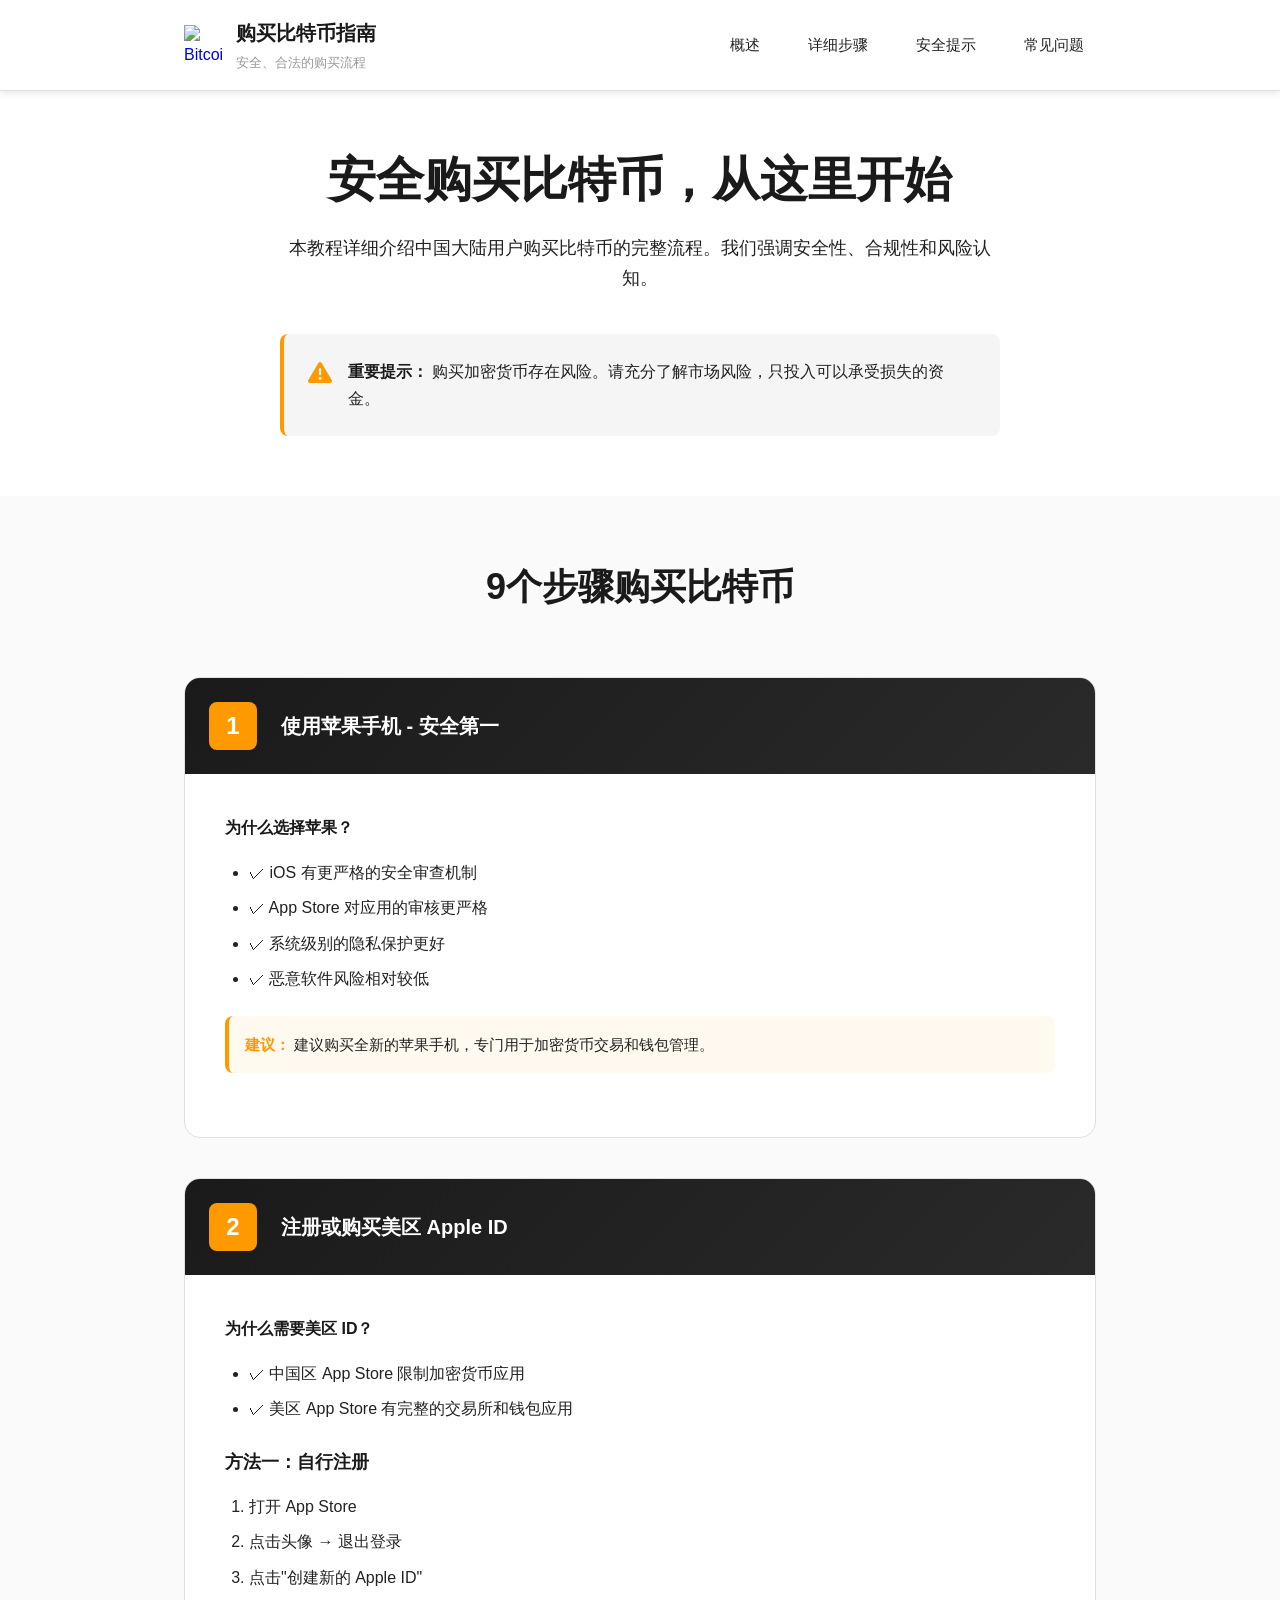
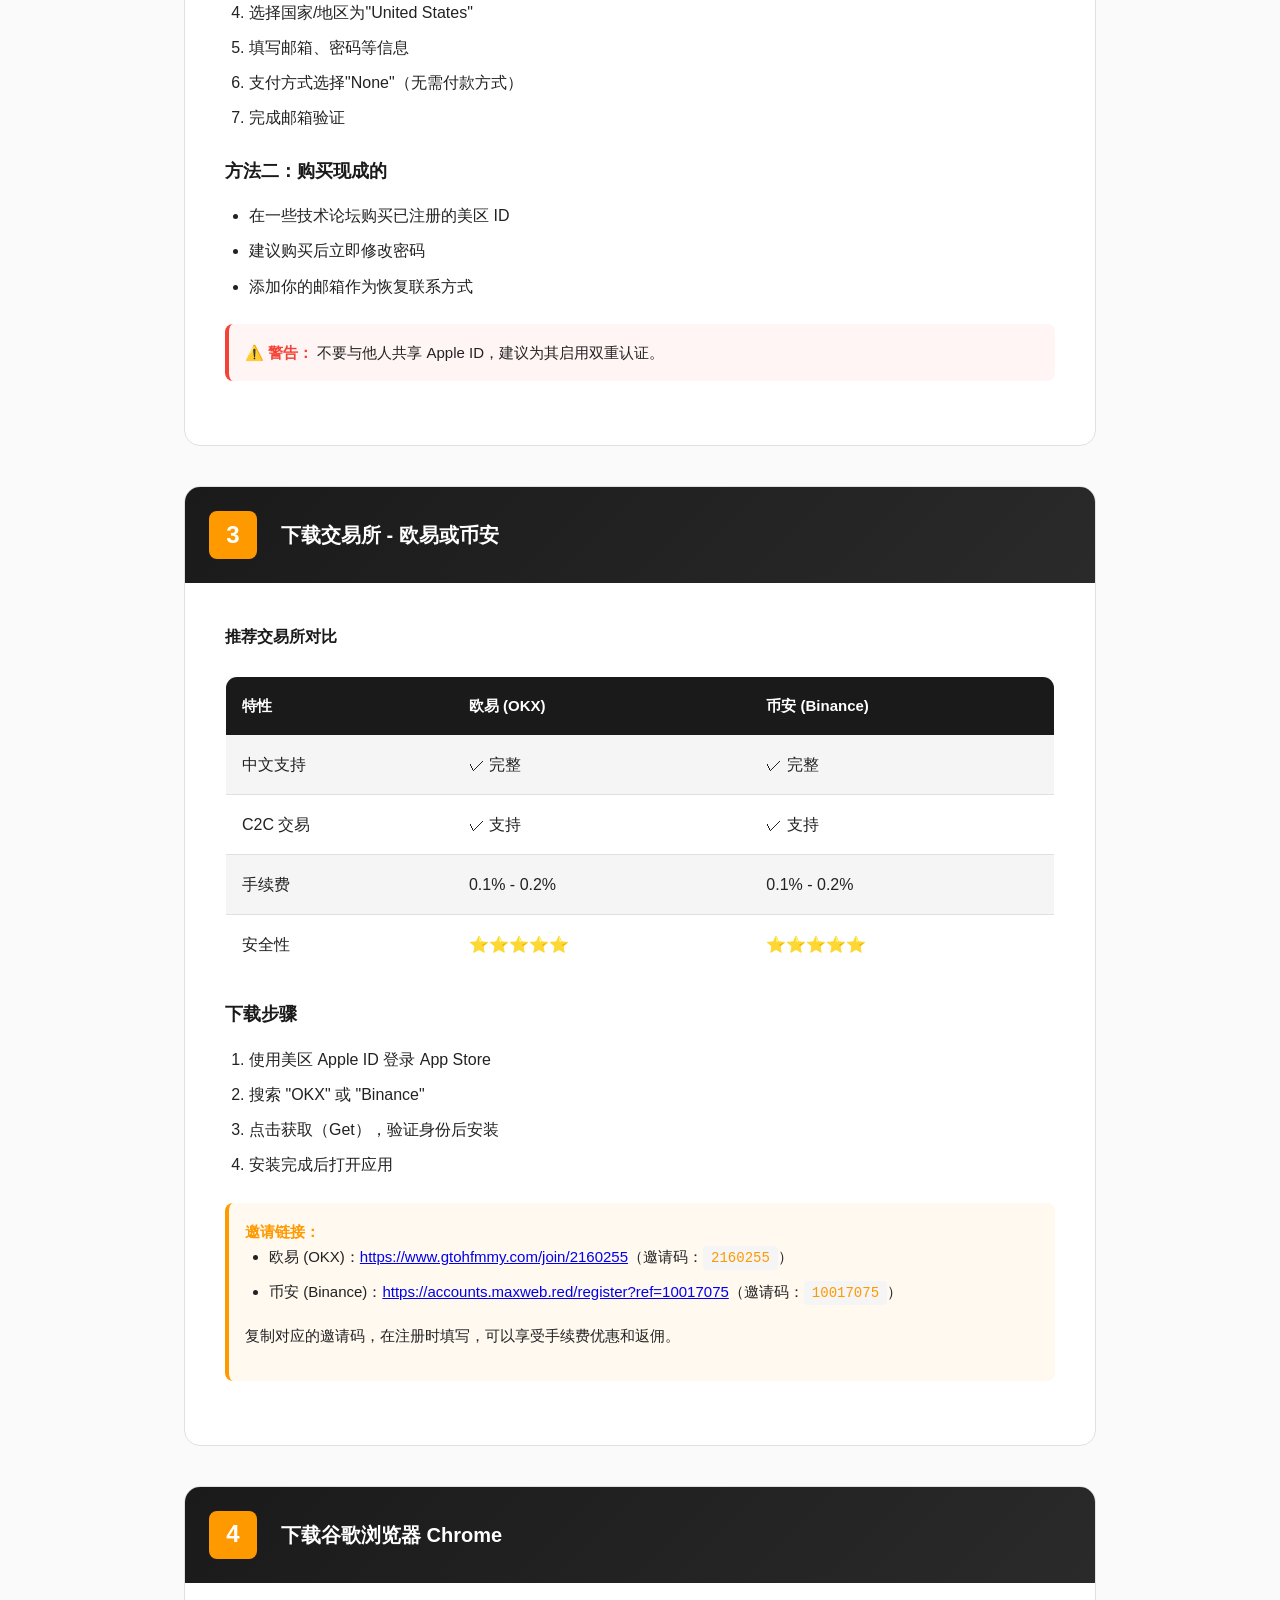
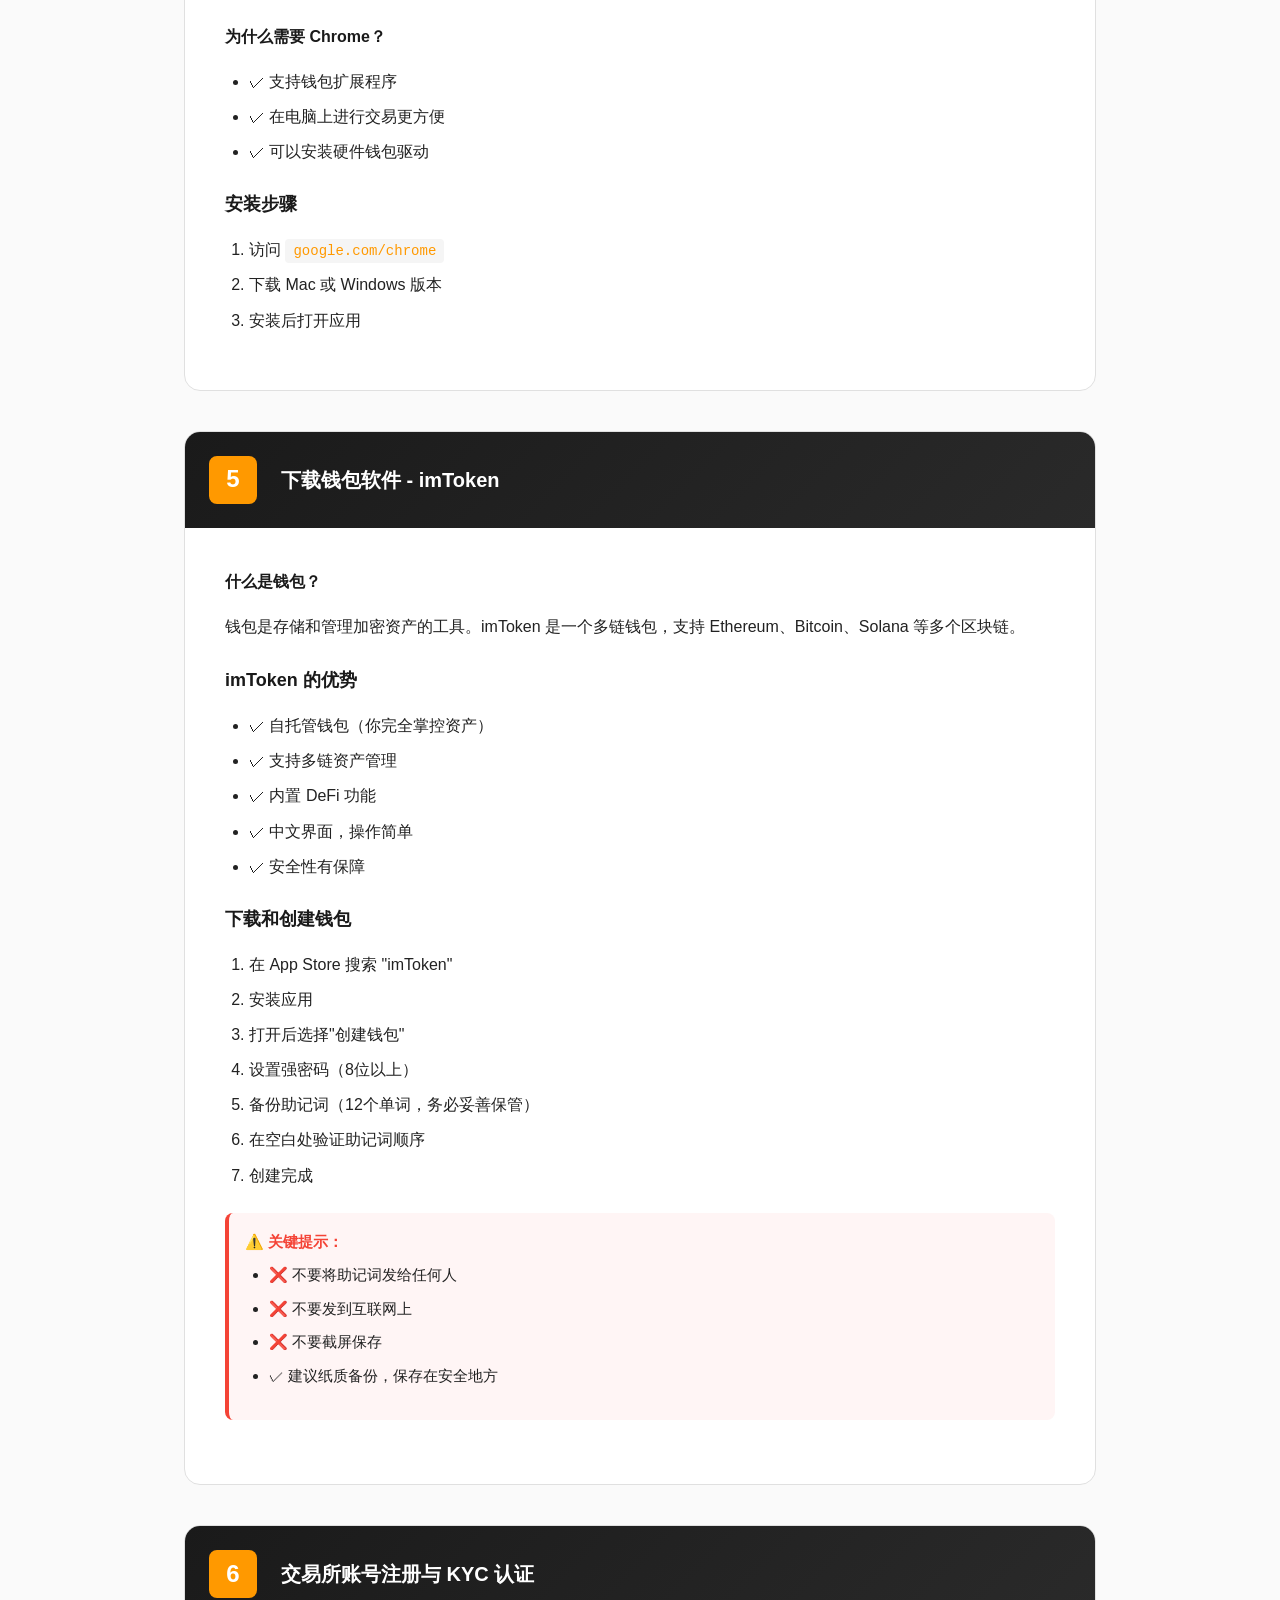
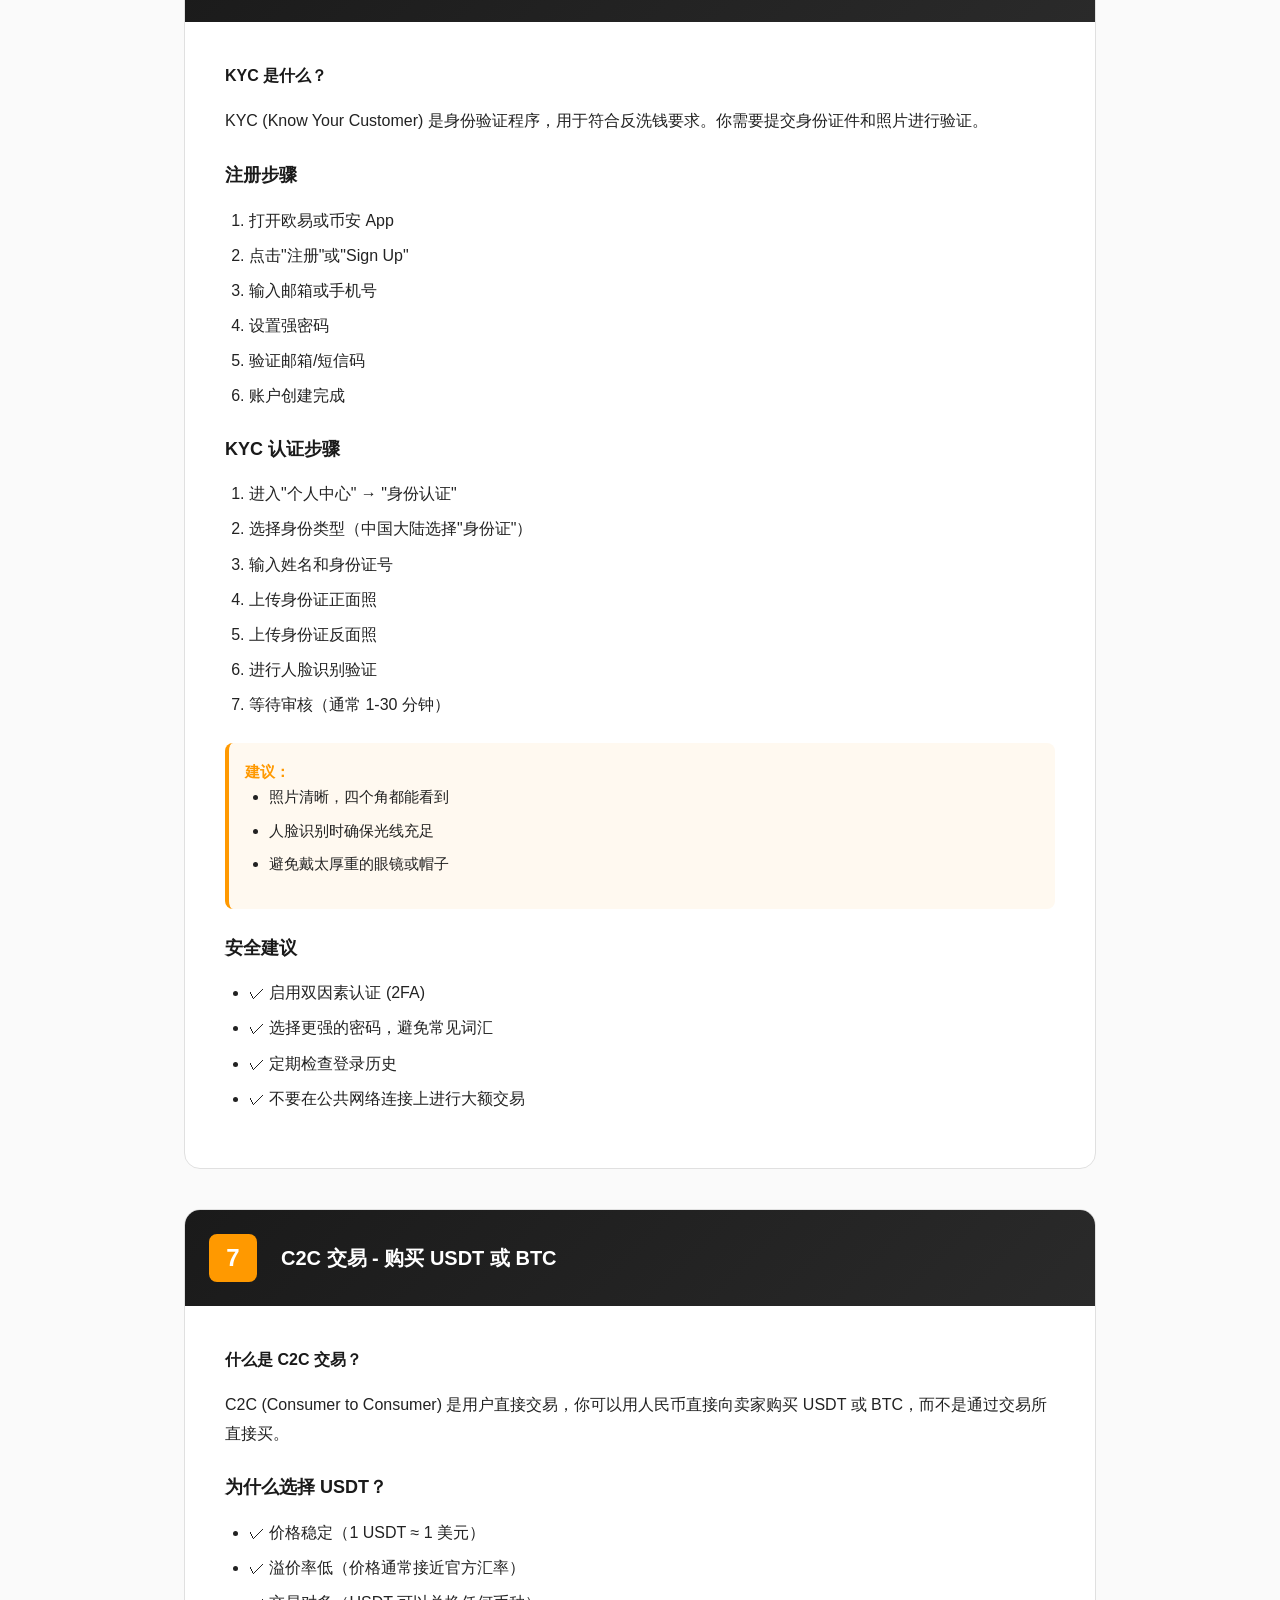
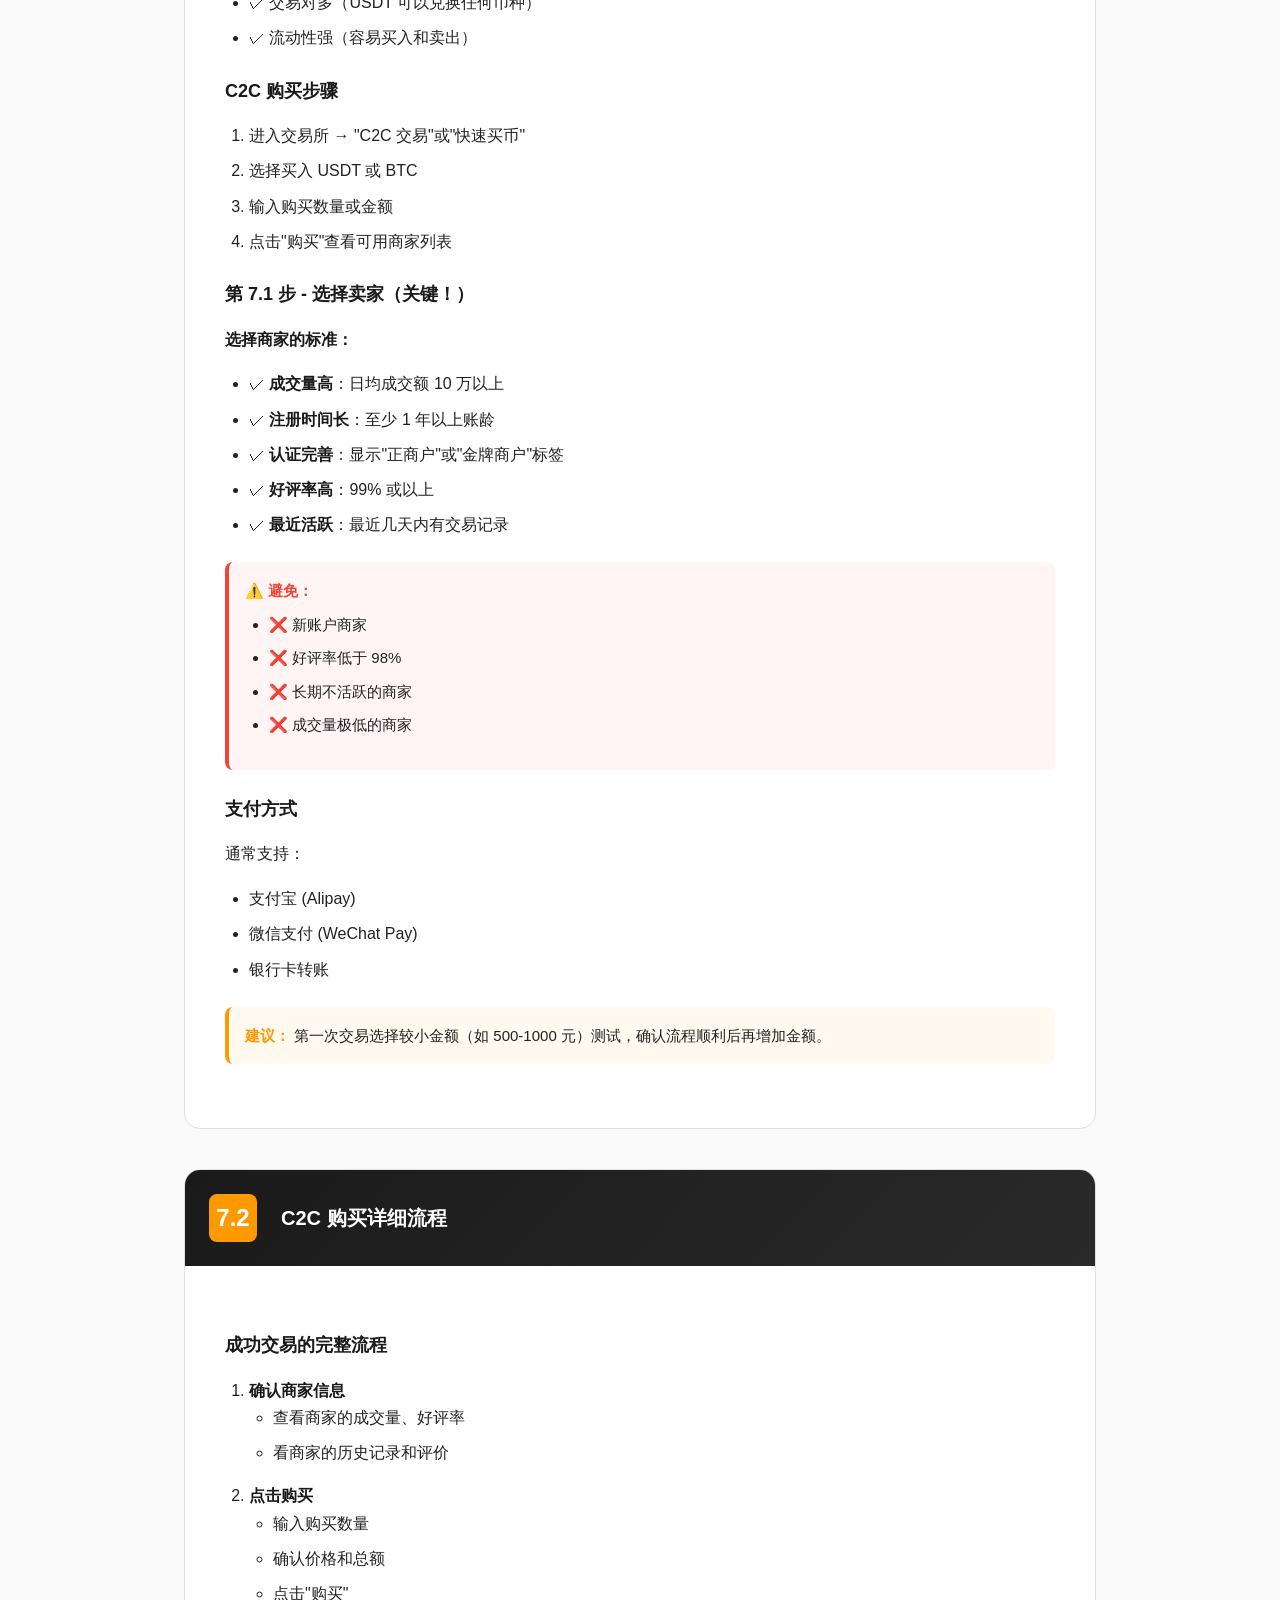
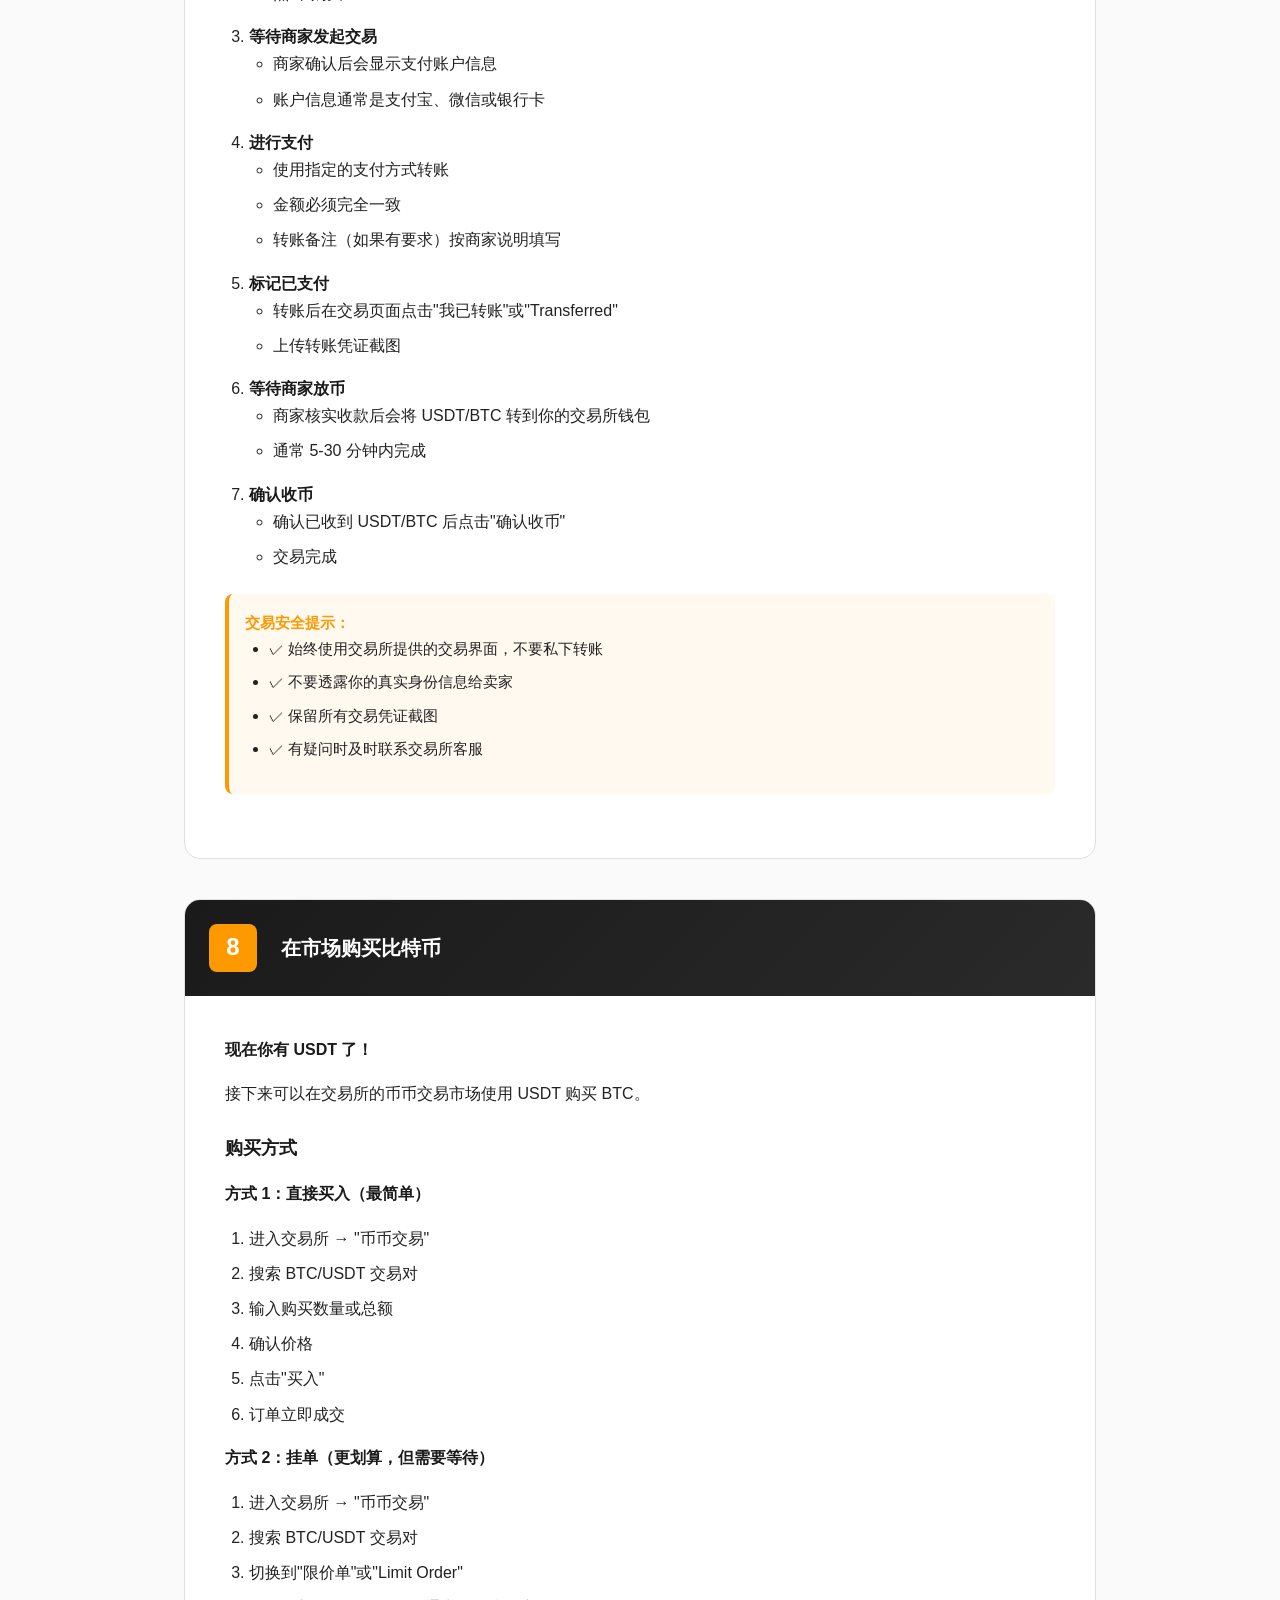
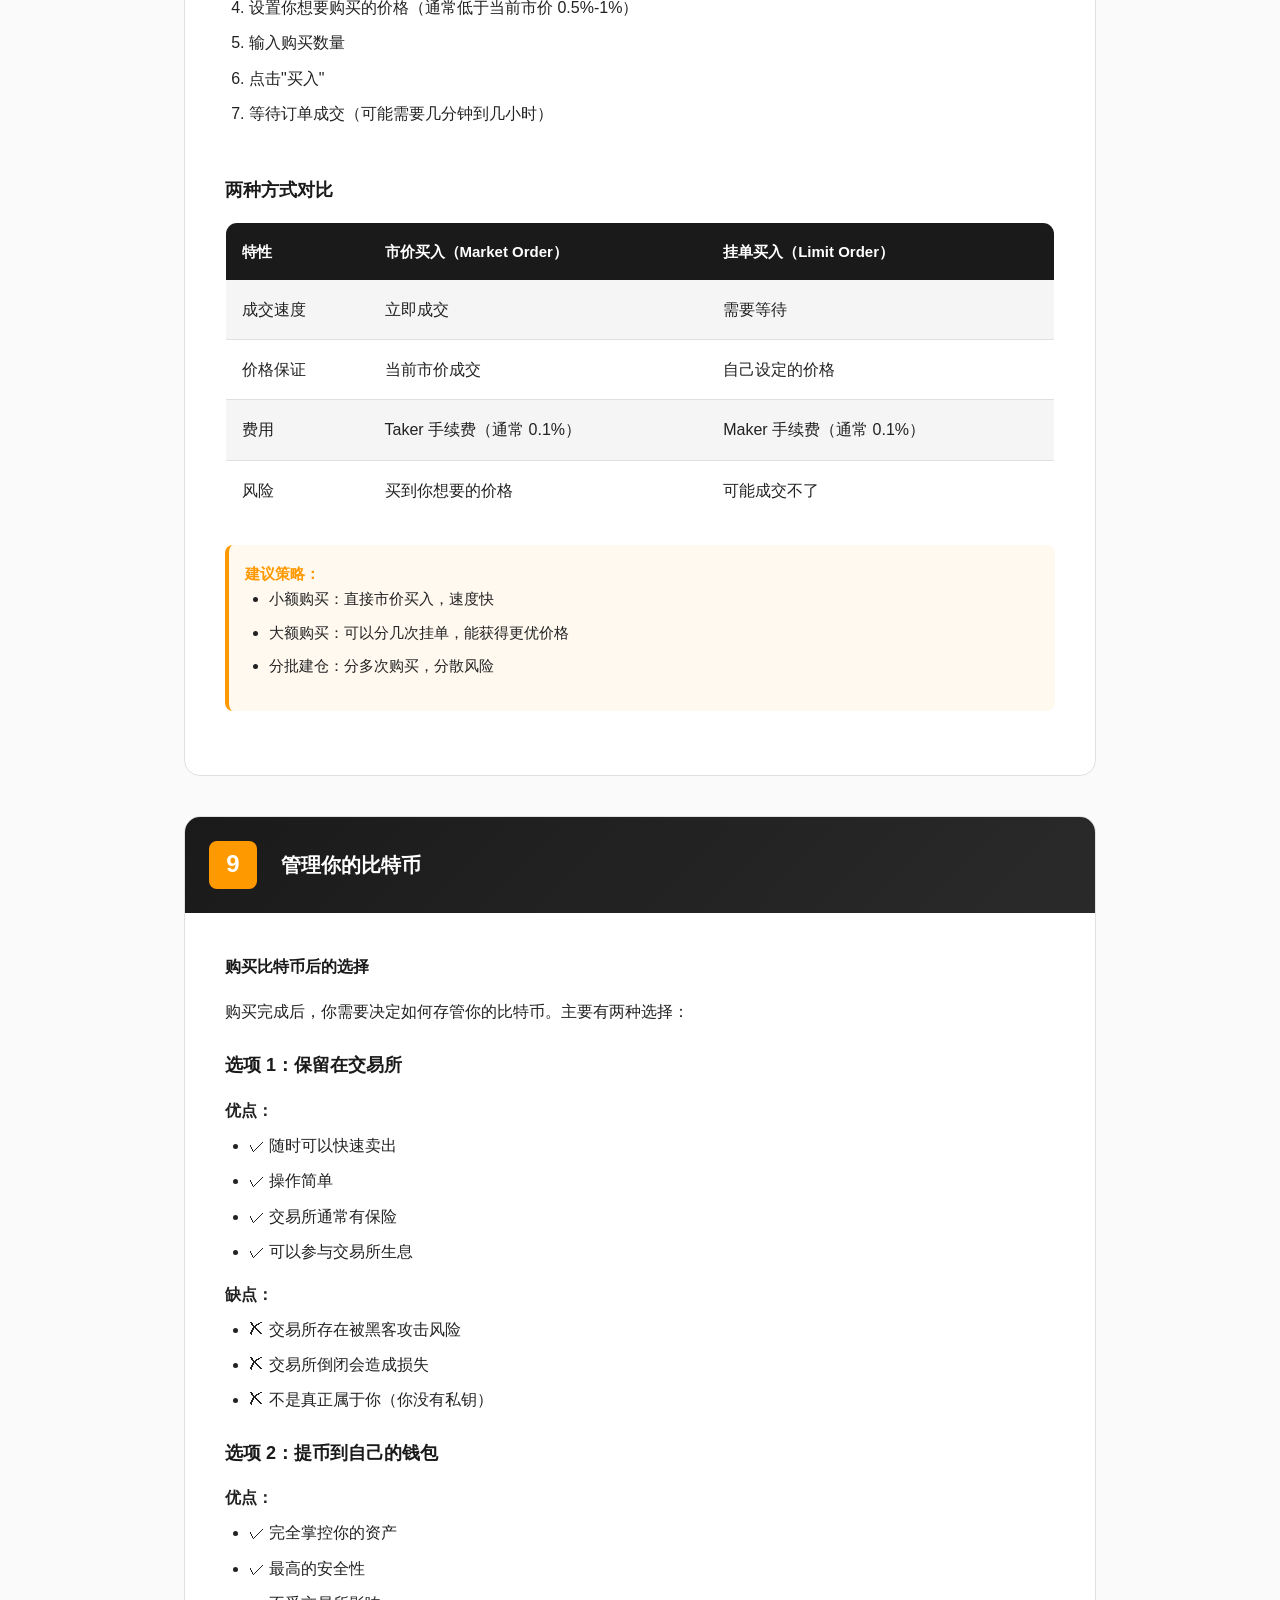
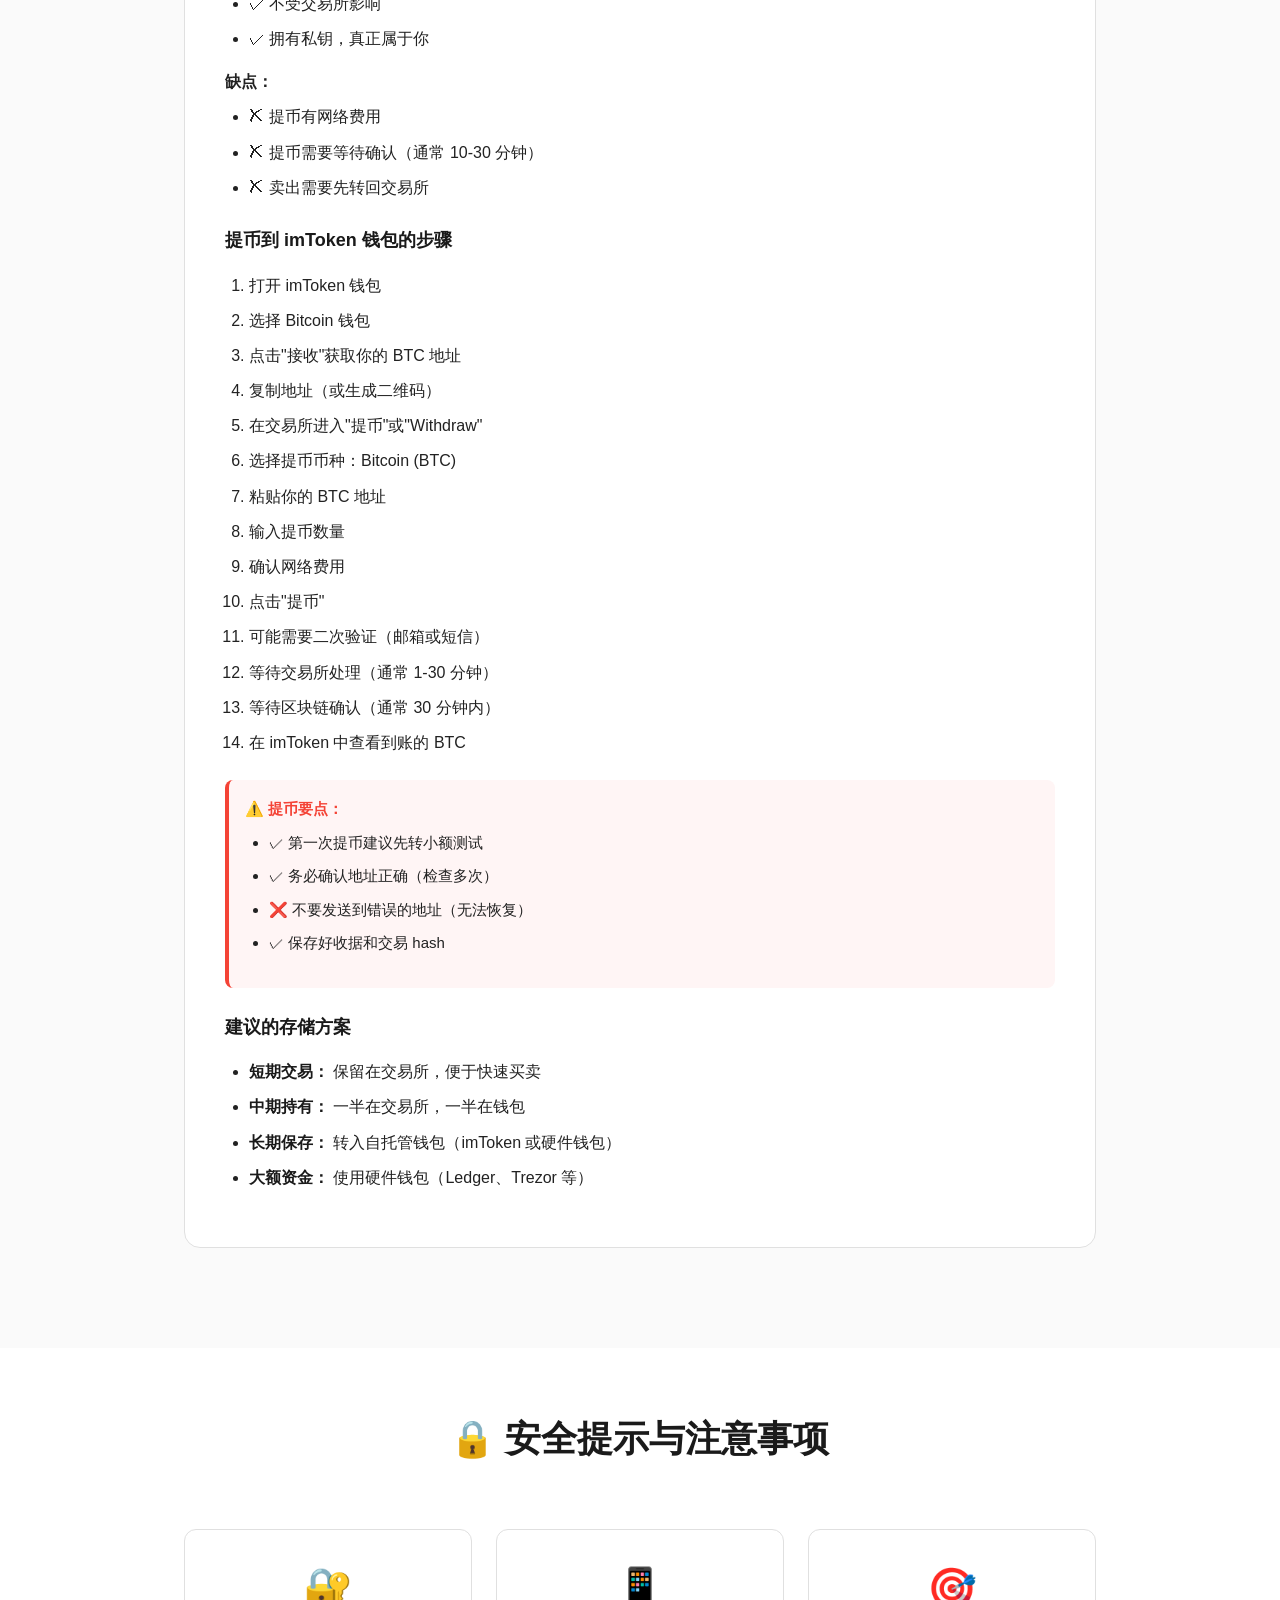
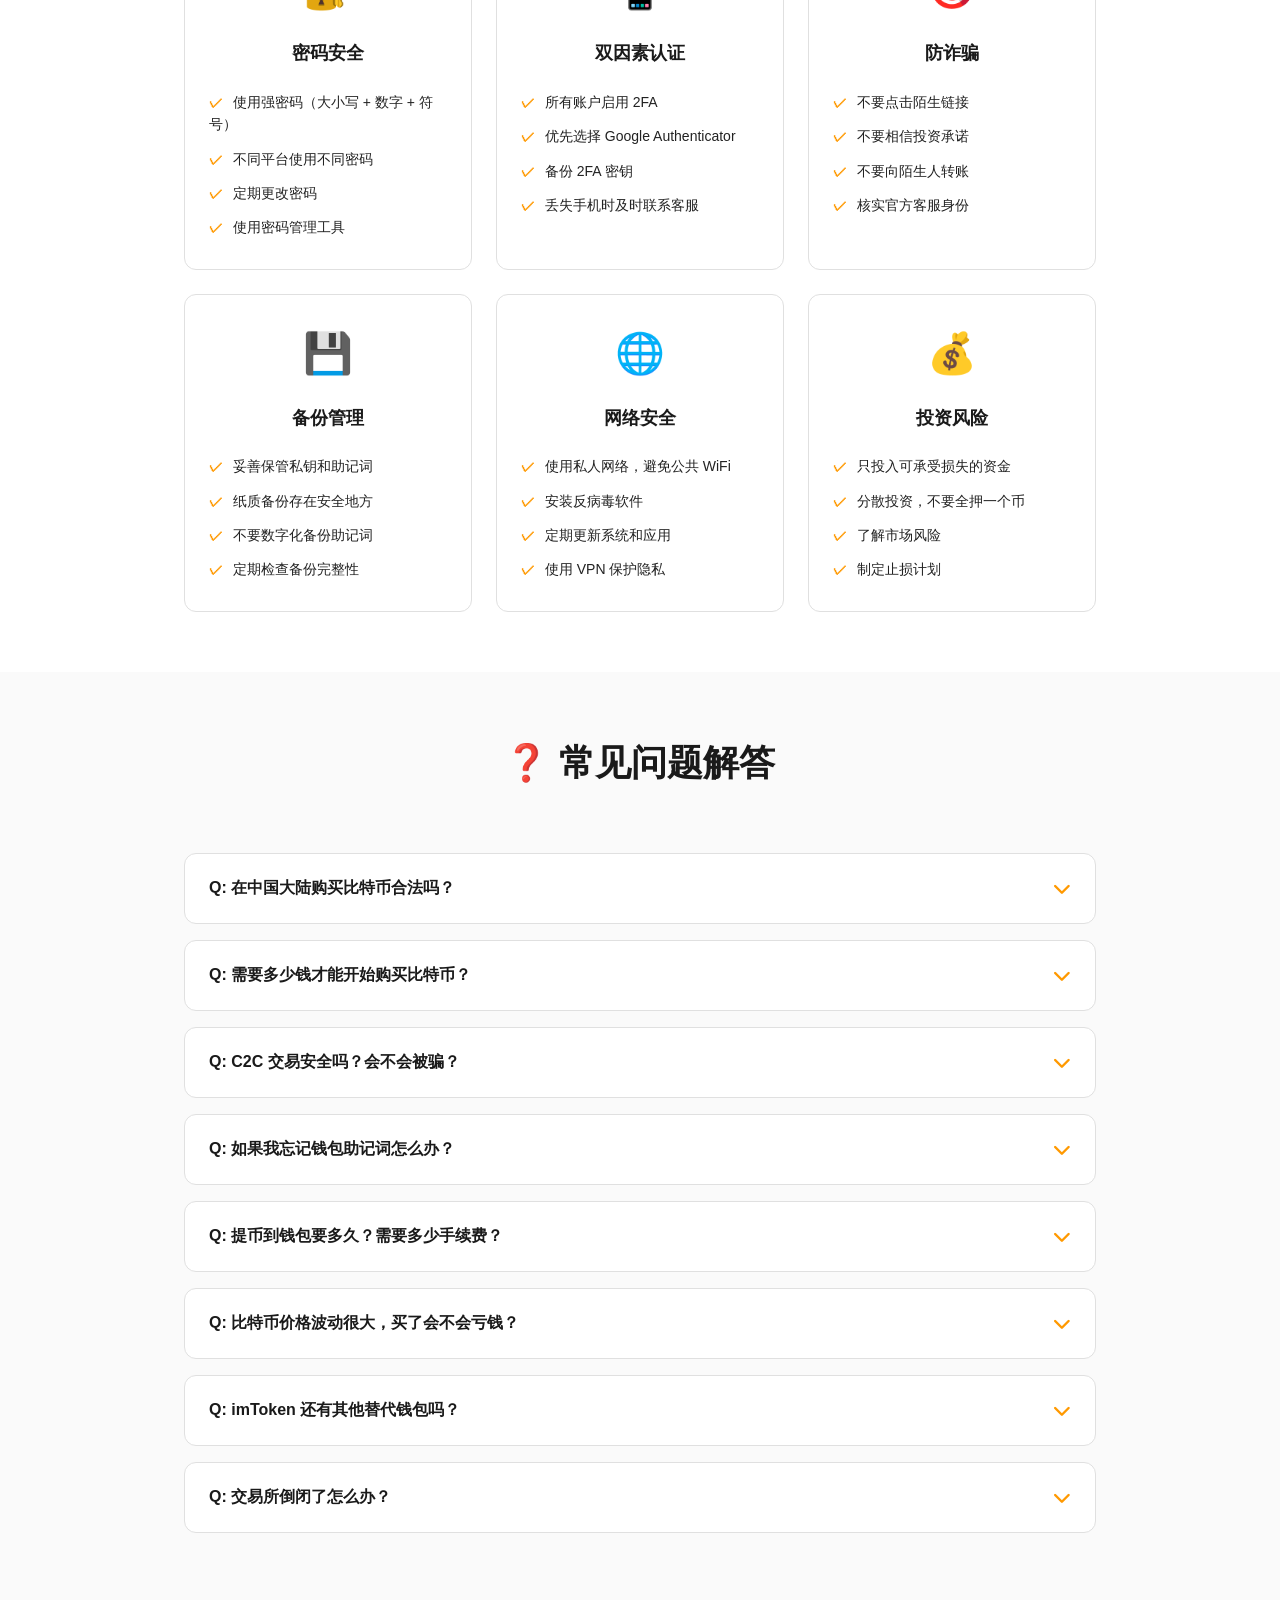
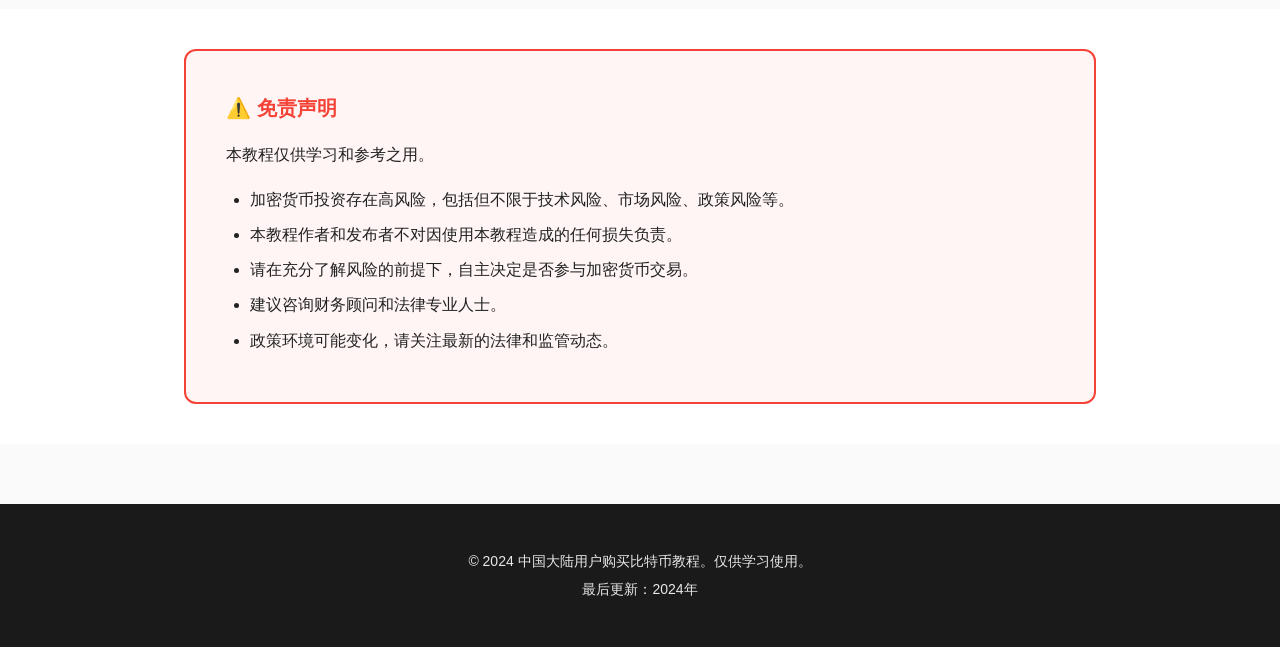
==== commit 89ffd86f: "feat(resources): add real OKX/Binance invites; merge into step3" ====
--- a/index.html
+++ b/index.html
@@ -24,8 +24,6 @@
                 <a href="#steps" class="nav-link">详细步骤</a>
                 <a href="#tips" class="nav-link">安全提示</a>
                 <a href="#faq" class="nav-link">常见问题</a>
-                <a href="security-guide.html" class="nav-link">安全指南</a>
-                <a href="resources.html" class="nav-link">资源</a>
             </div>
         </div>
     </nav>
@@ -158,7 +156,12 @@
                         </ol>
 
                         <div class="tip-box">
-                            <strong>邀请链接：</strong> 建议使用邀请链接注册可以获得优惠和返佣。
+                            <strong>邀请链接：</strong>
+                            <ul>
+                                <li>欧易 (OKX)：<a href="https://www.gtohfmmy.com/join/2160255" target="_blank" rel="noopener noreferrer">https://www.gtohfmmy.com/join/2160255</a>（邀请码：<code>2160255</code>）</li>
+                                <li>币安 (Binance)：<a href="https://accounts.maxweb.red/register?ref=10017075" target="_blank" rel="noopener noreferrer">https://accounts.maxweb.red/register?ref=10017075</a>（邀请码：<code>10017075</code>）</li>
+                            </ul>
+                            <p style="margin-top: 8px;">复制对应的邀请码，在注册时填写，可以享受手续费优惠和返佣。</p>
                         </div>
                     </div>
                 </div>
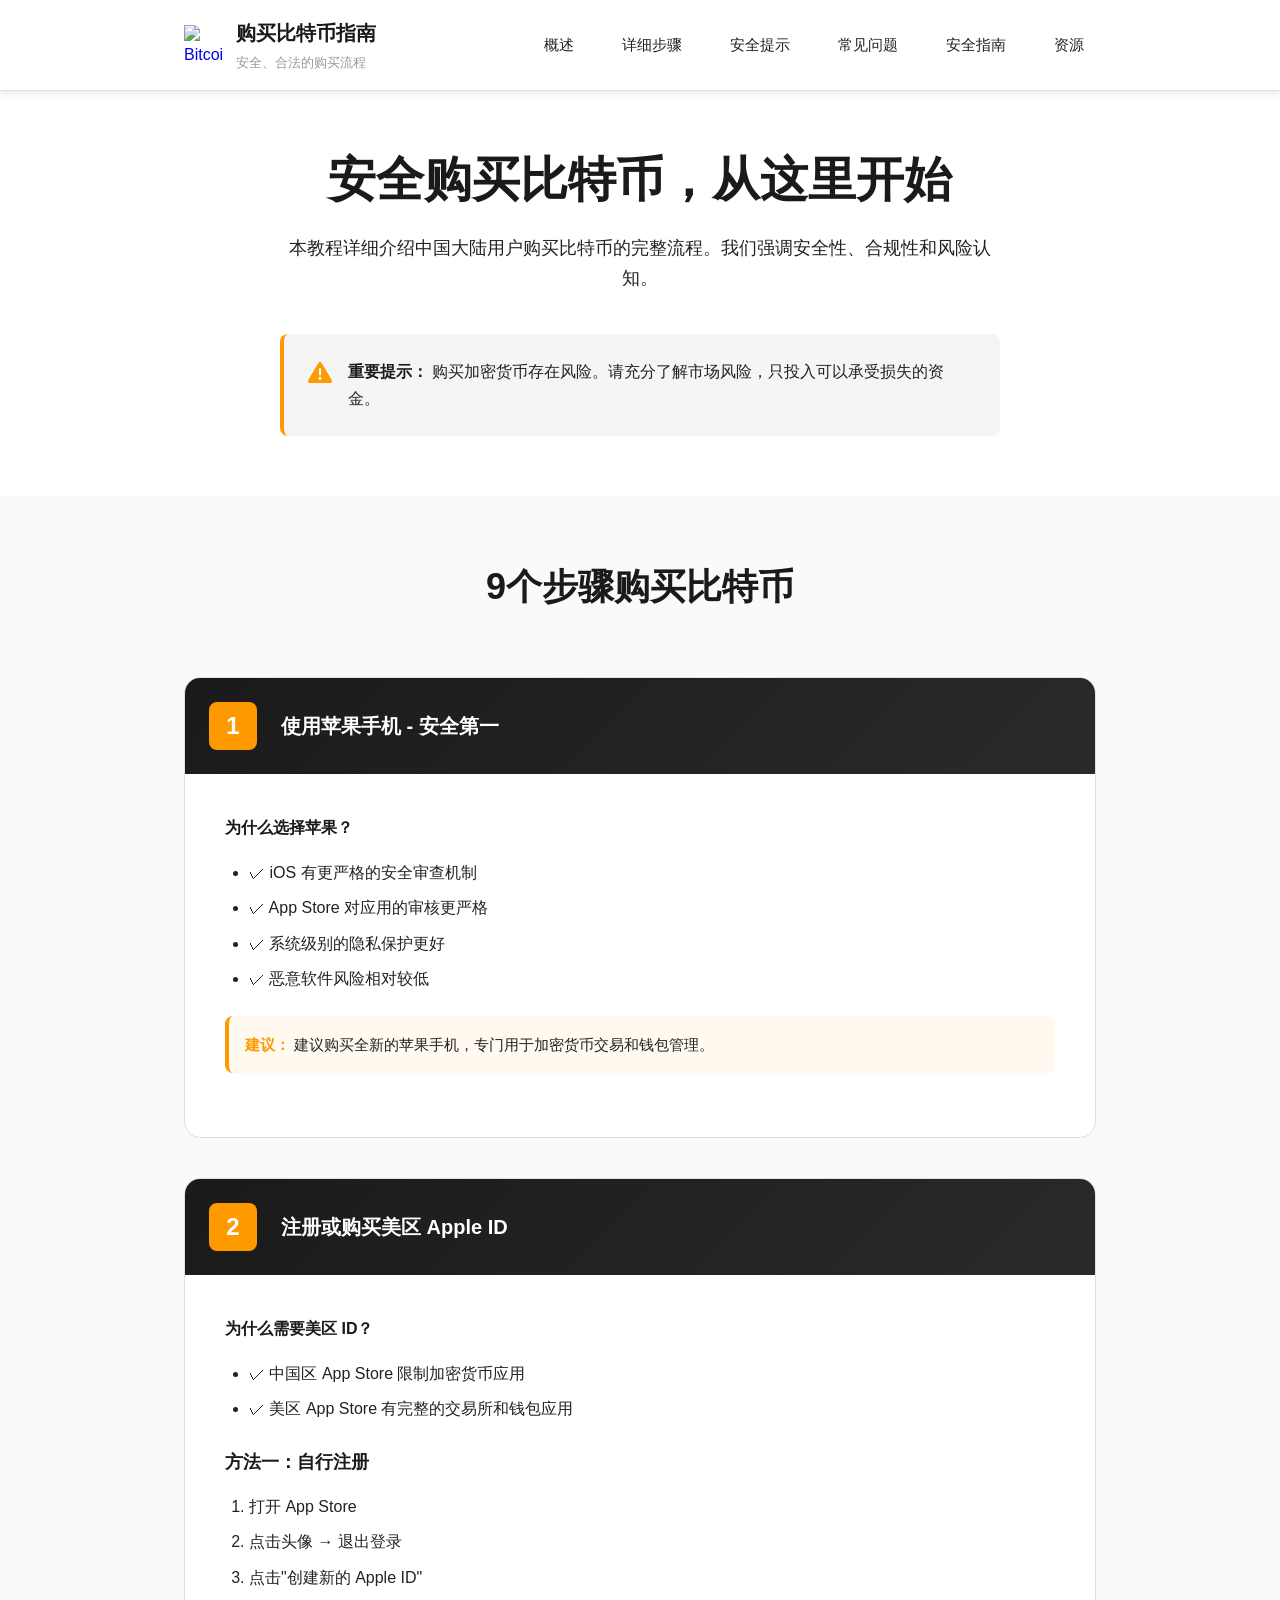
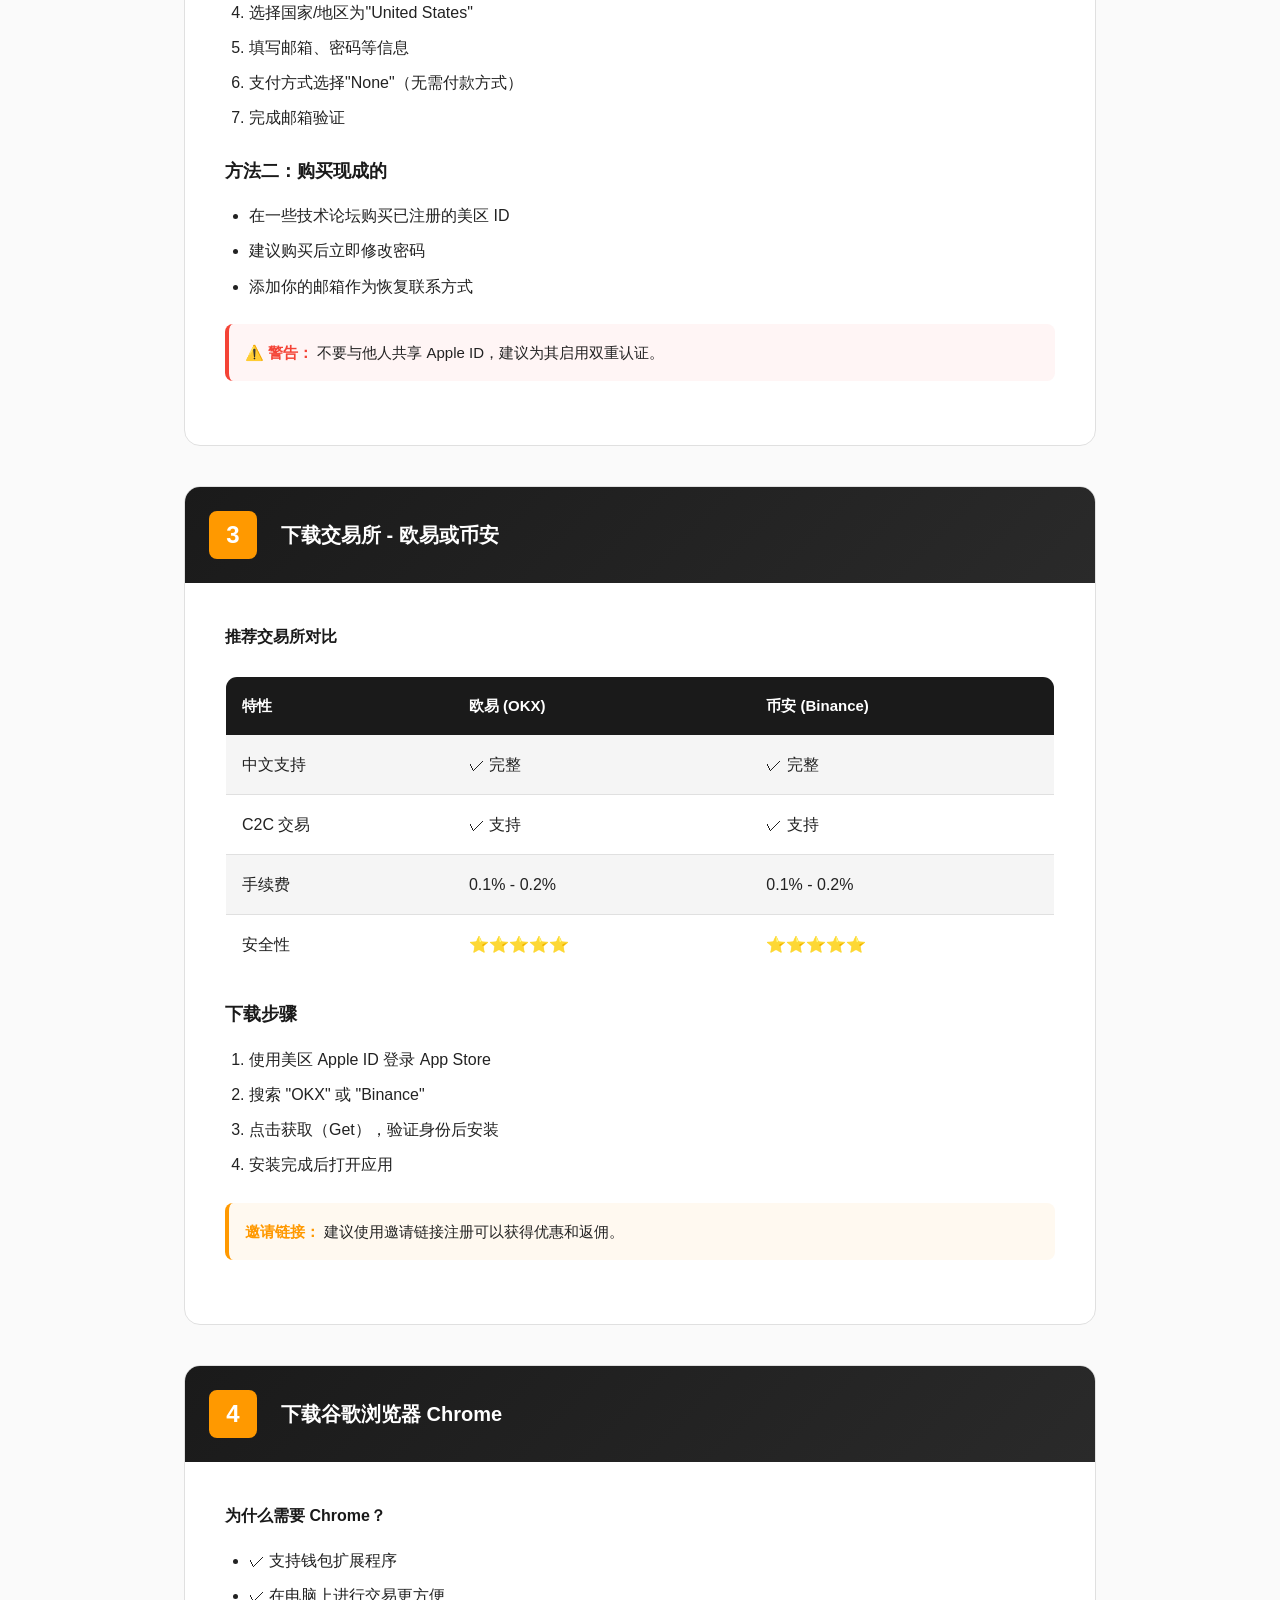
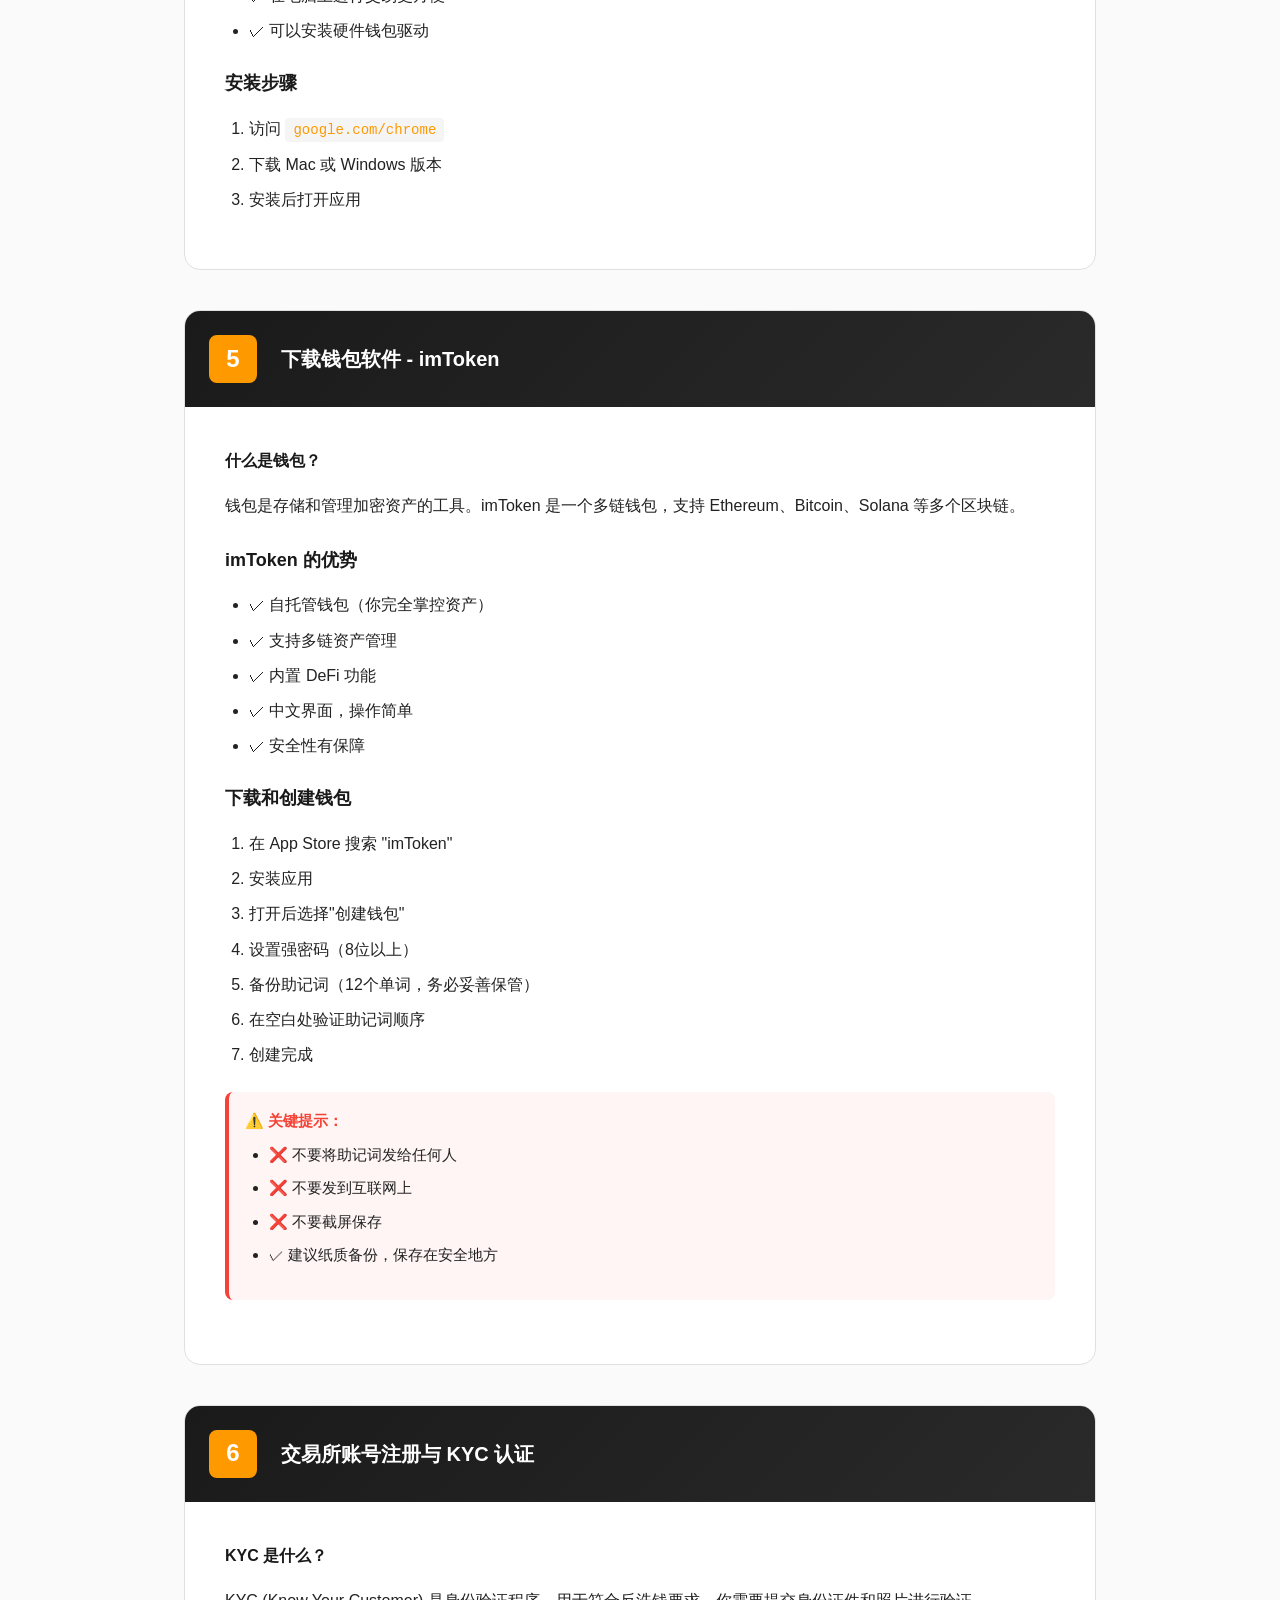
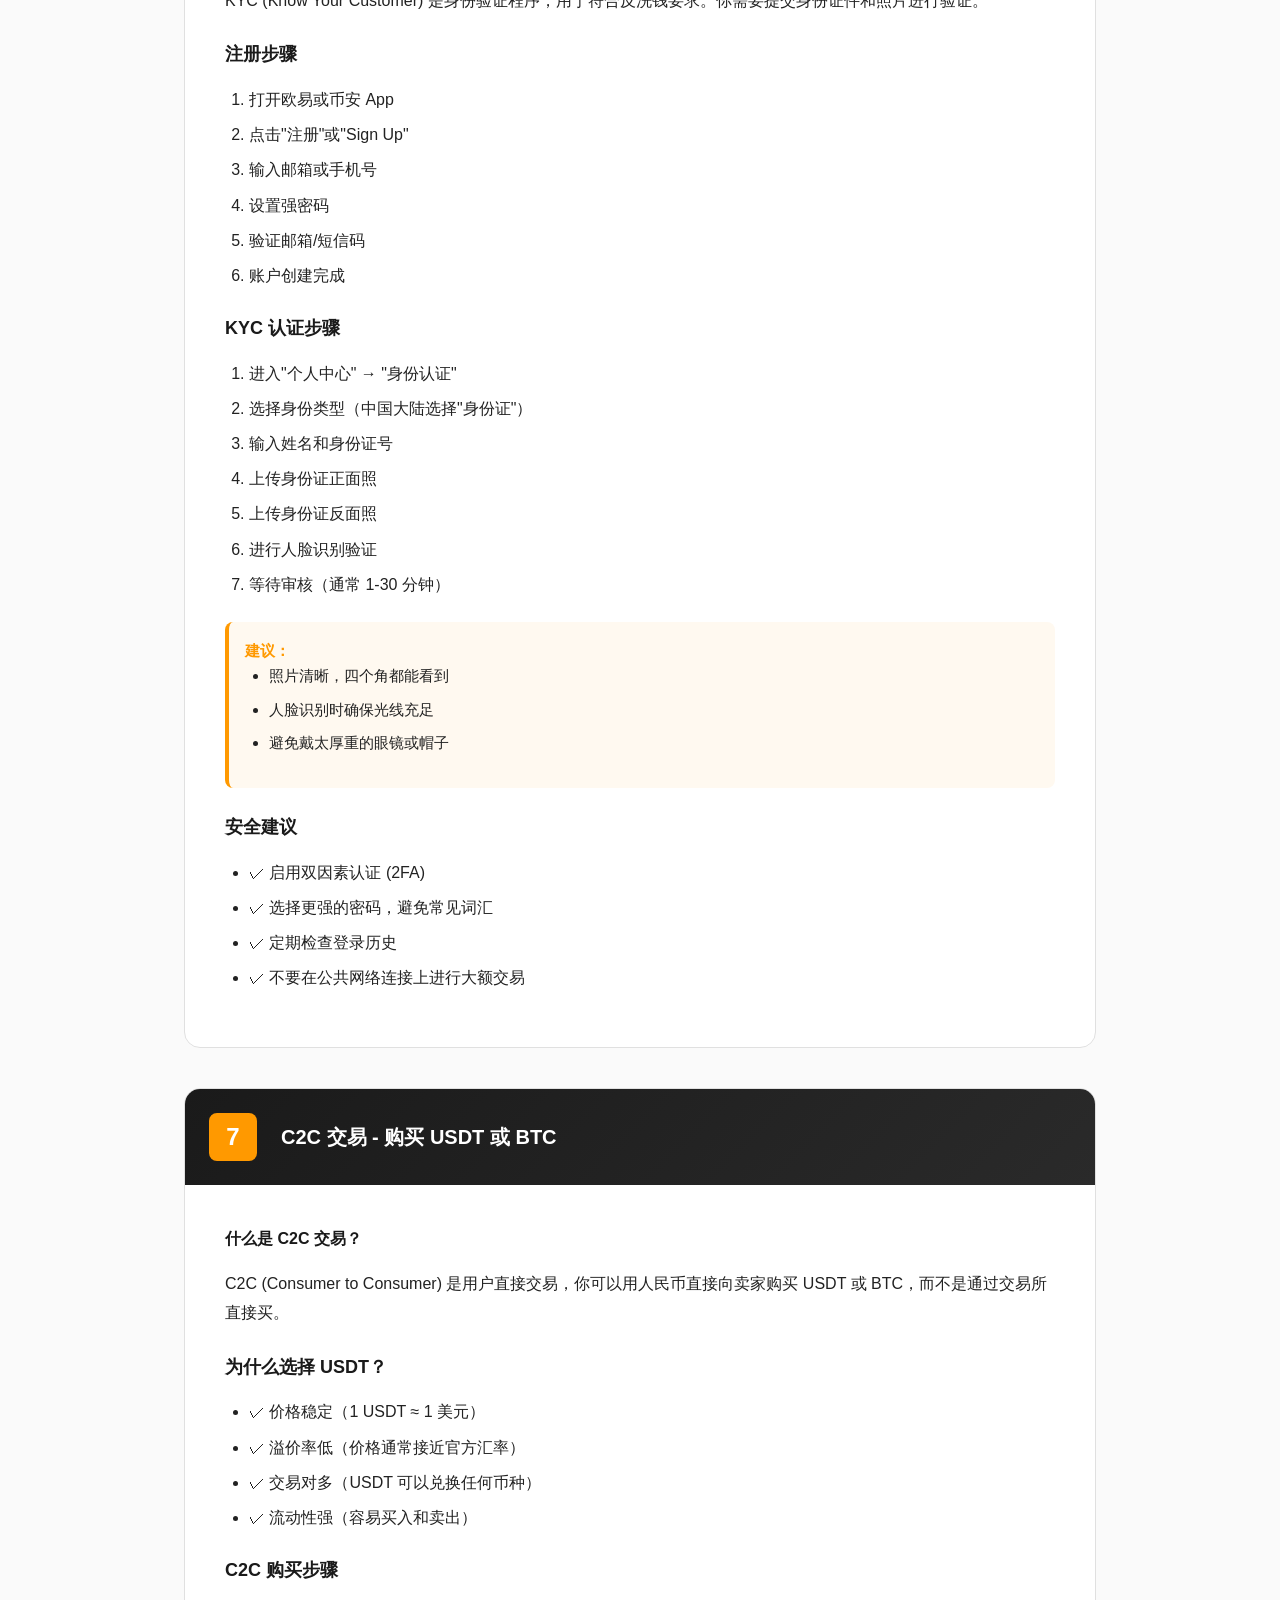
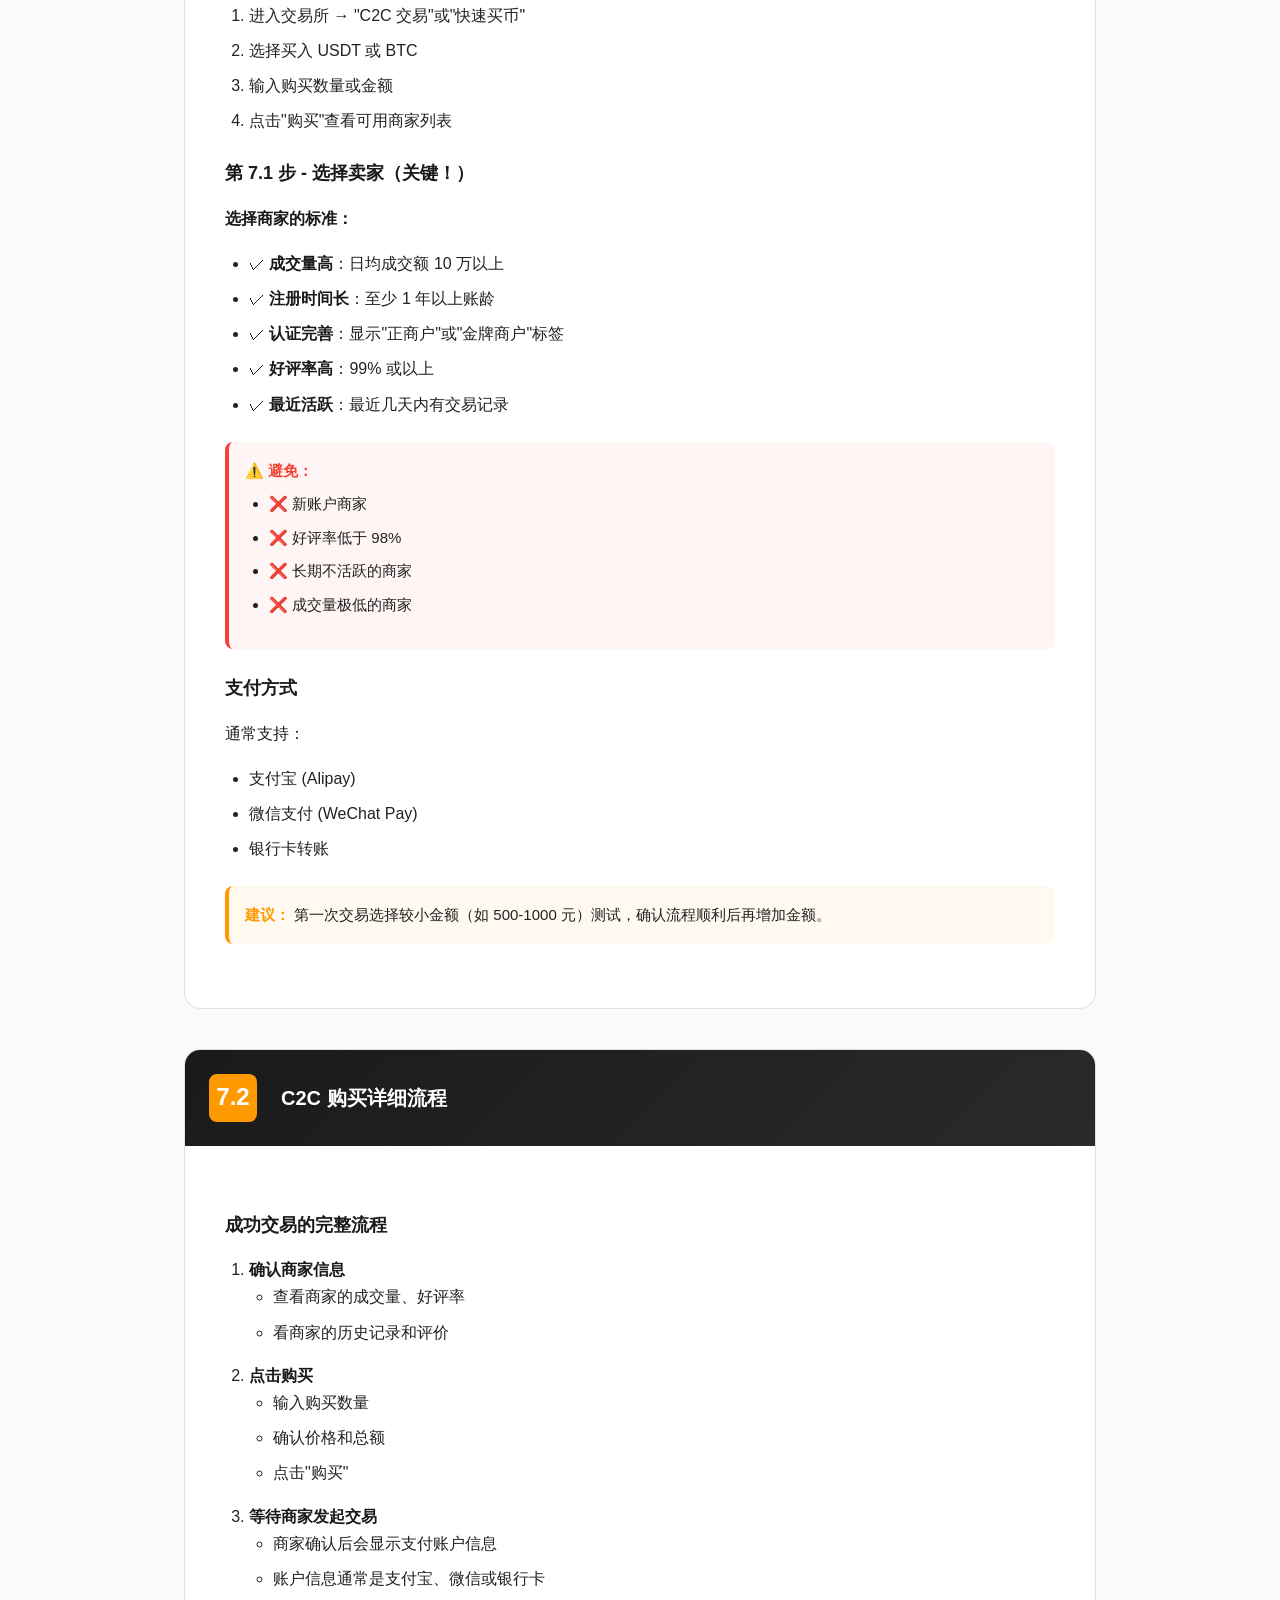
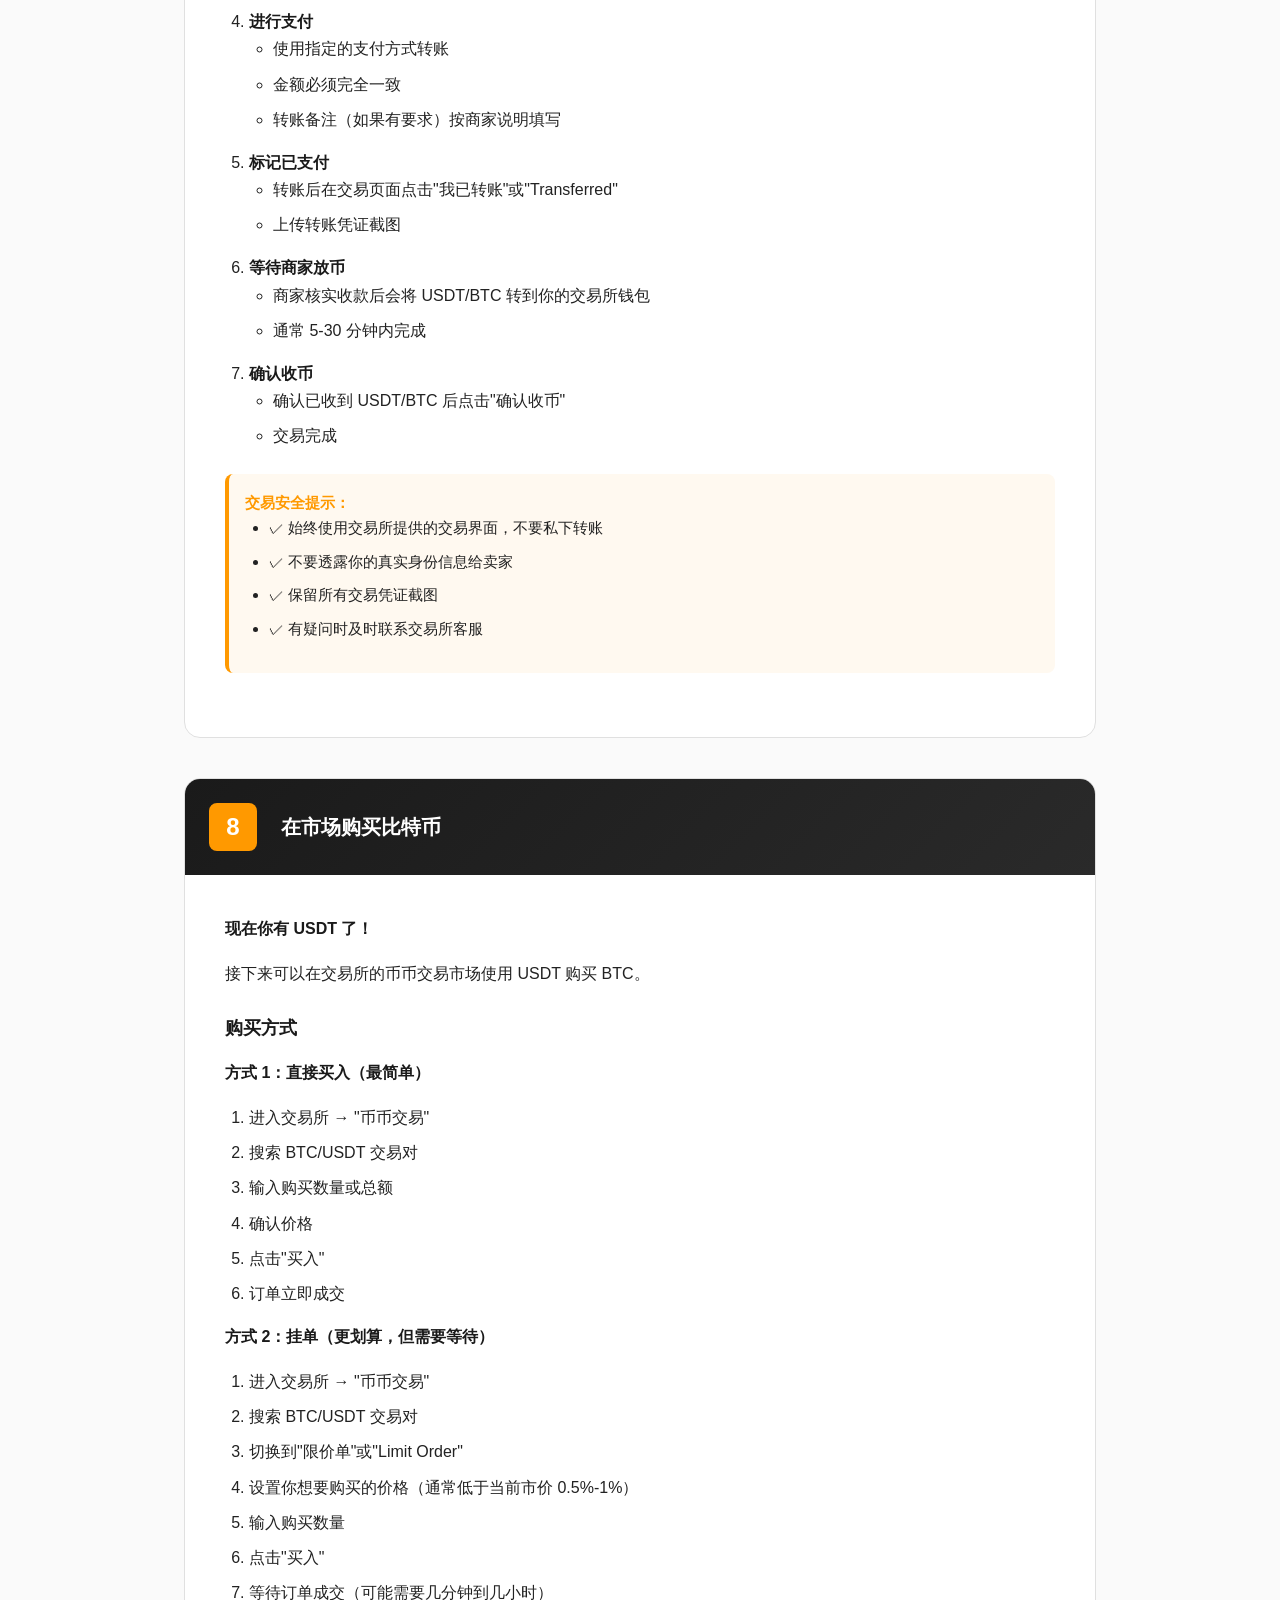
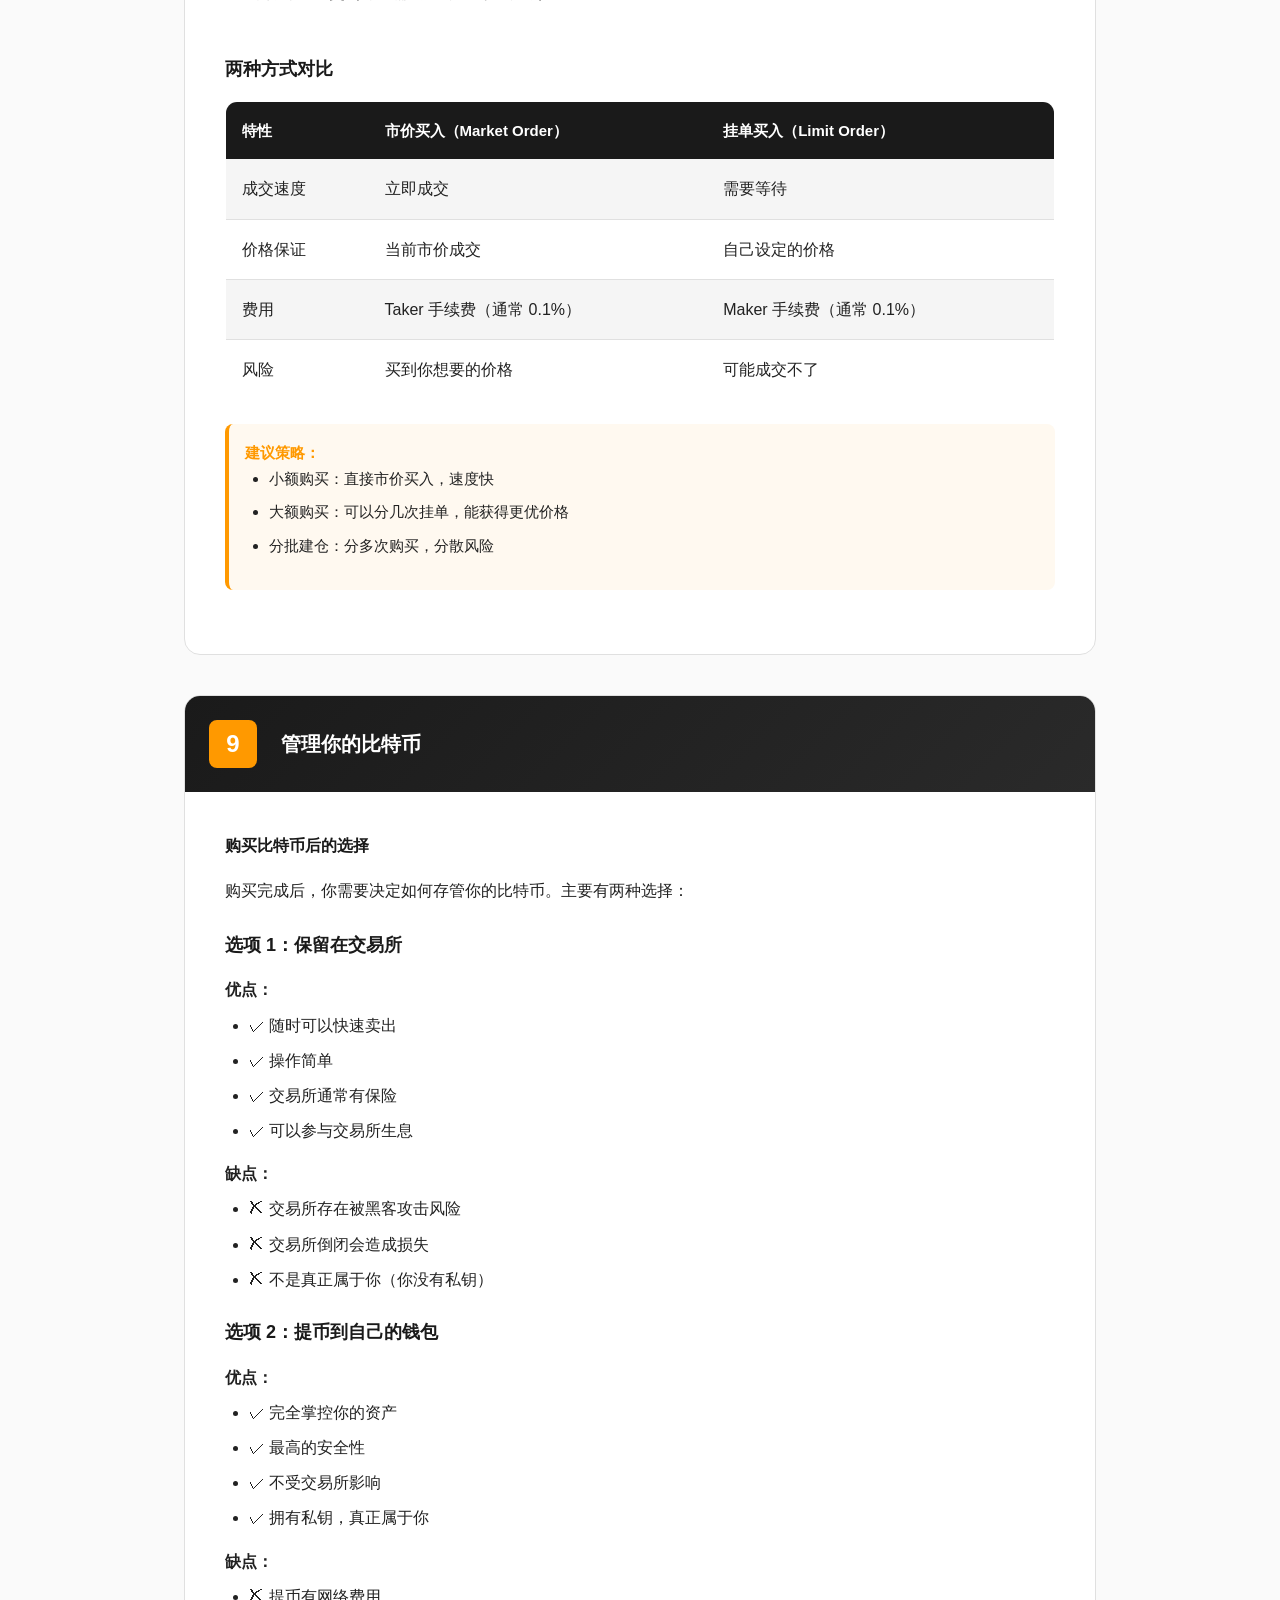
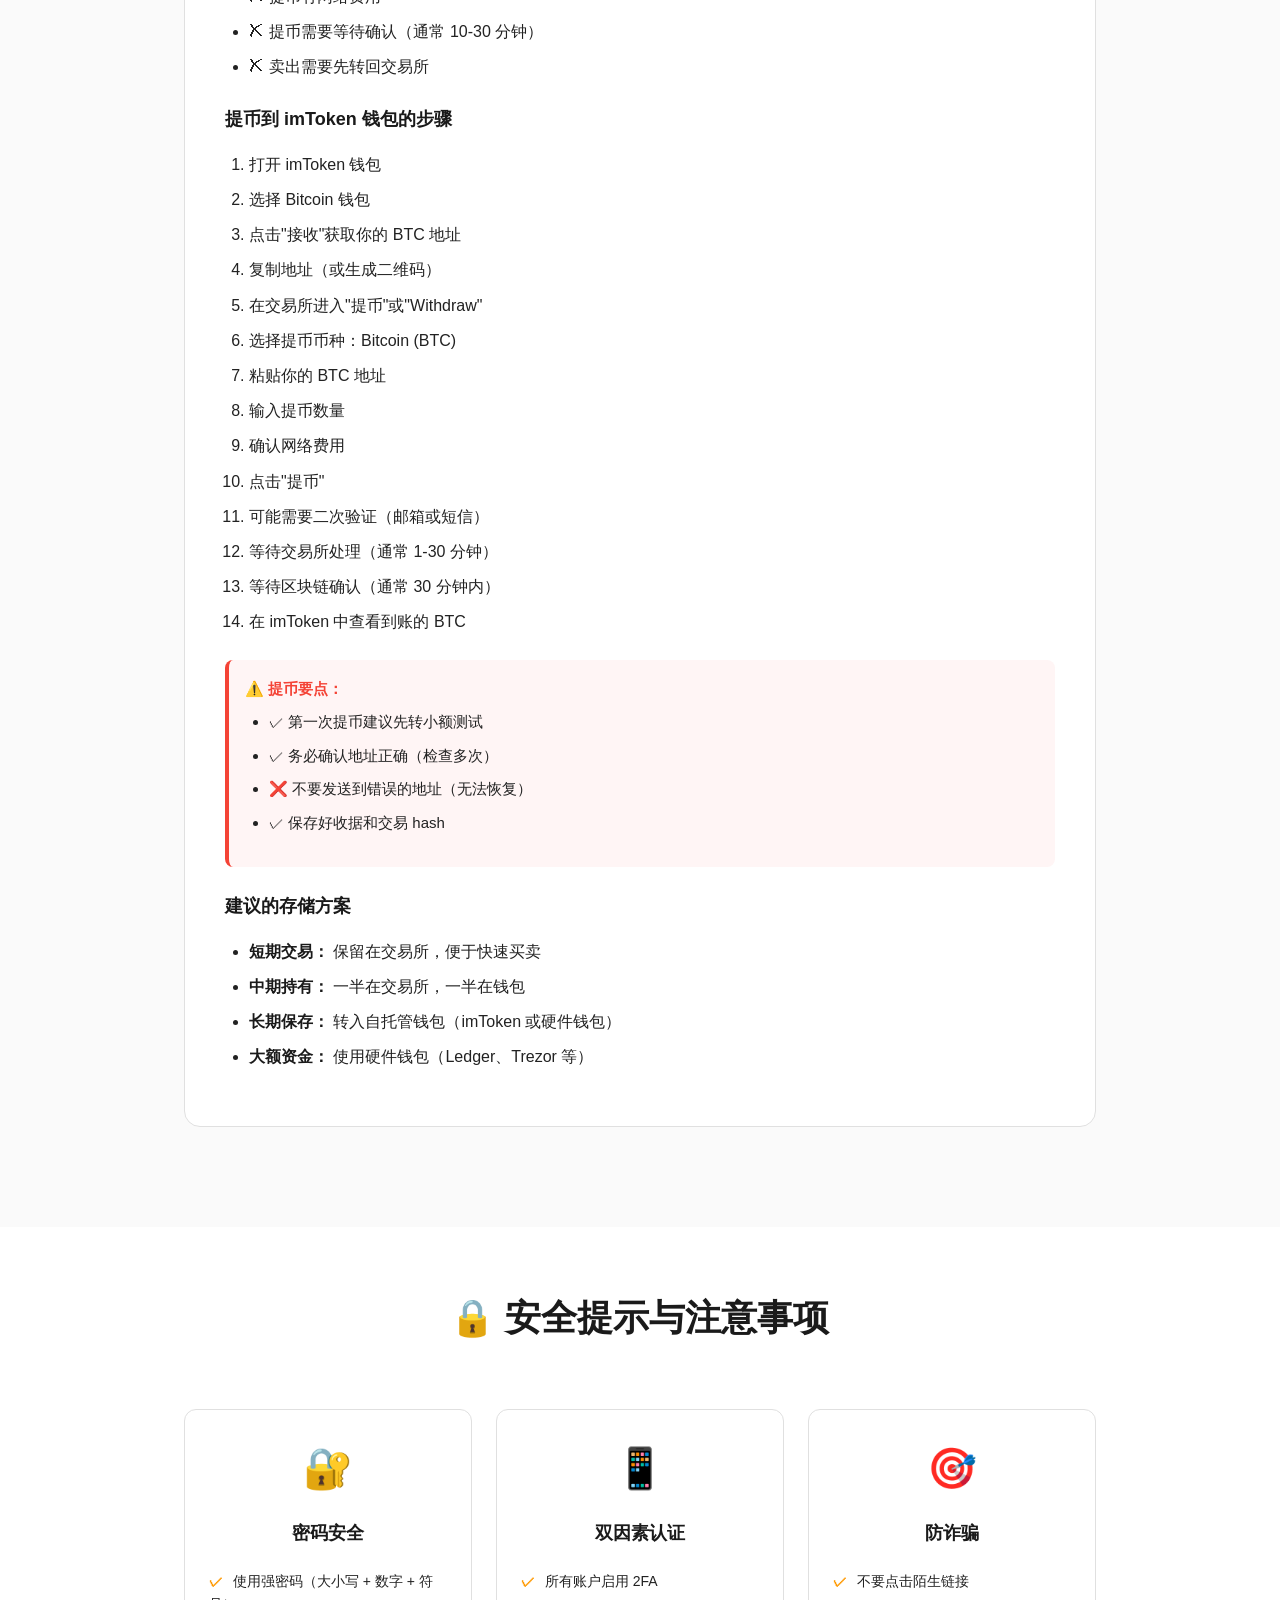
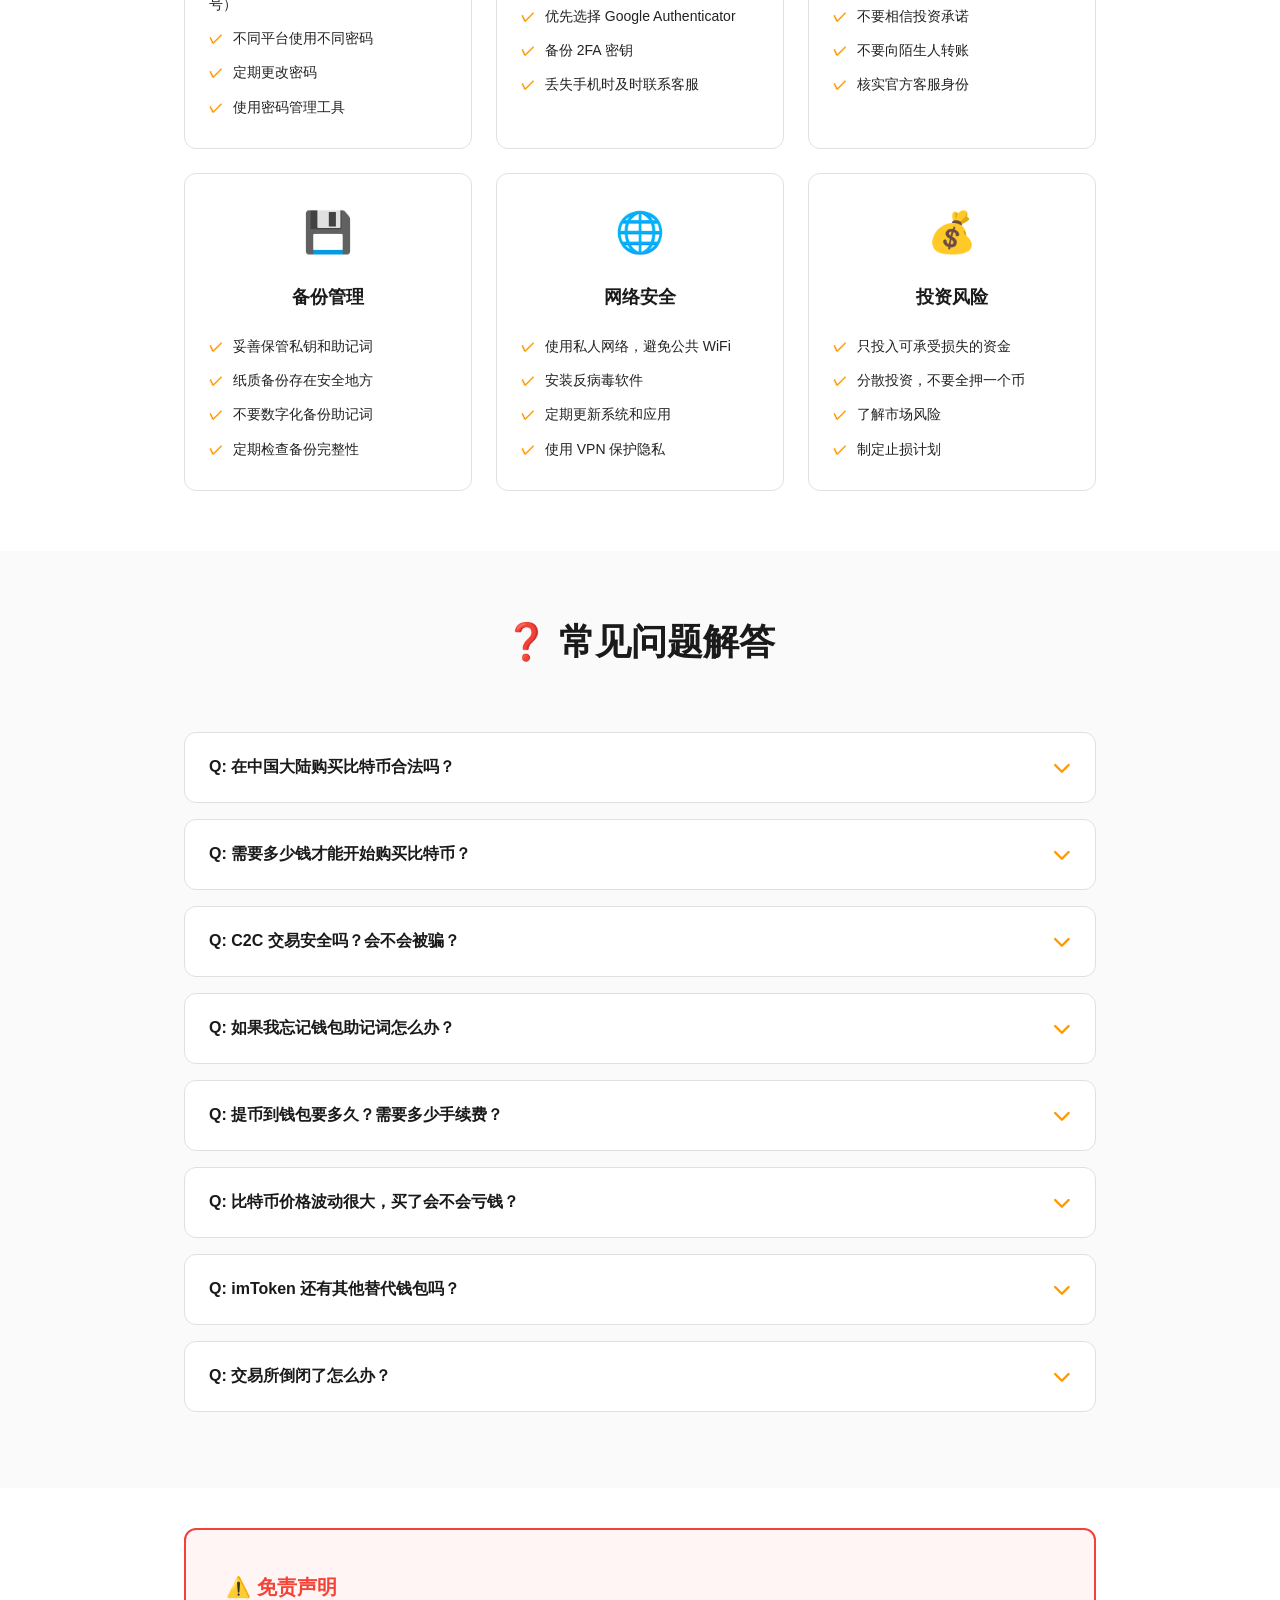
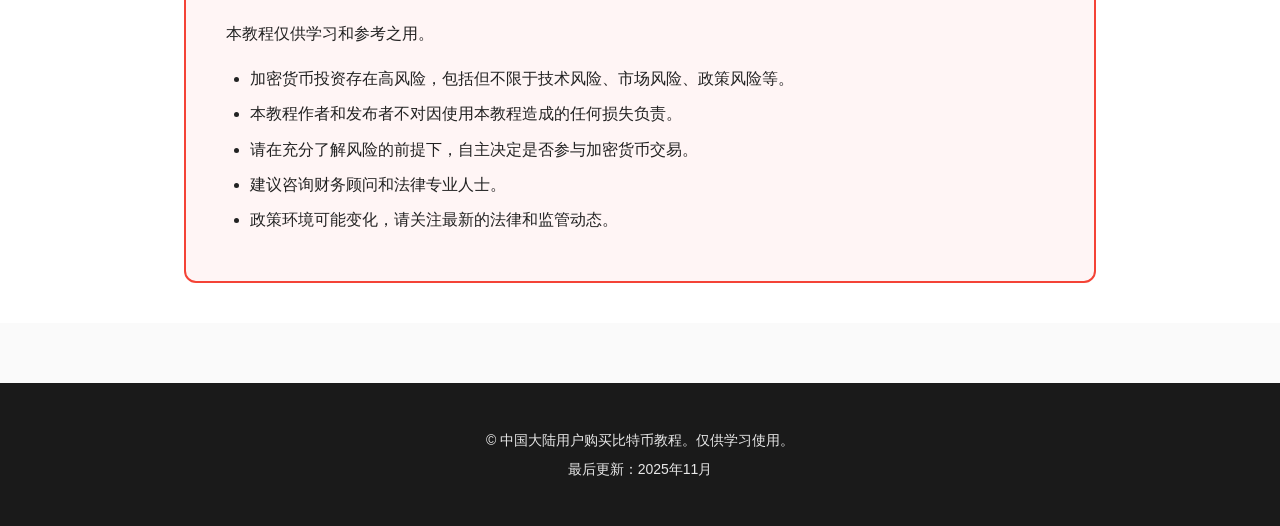
==== commit c6d72c29: "Update index.html" ====
--- a/index.html
+++ b/index.html
@@ -24,6 +24,8 @@
                 <a href="#steps" class="nav-link">详细步骤</a>
                 <a href="#tips" class="nav-link">安全提示</a>
                 <a href="#faq" class="nav-link">常见问题</a>
+                <a href="security-guide.html" class="nav-link">安全指南</a>
+                <a href="resources.html" class="nav-link">资源</a>
             </div>
         </div>
     </nav>
@@ -156,12 +158,7 @@
                         </ol>
 
                         <div class="tip-box">
-                            <strong>邀请链接：</strong>
-                            <ul>
-                                <li>欧易 (OKX)：<a href="https://www.gtohfmmy.com/join/2160255" target="_blank" rel="noopener noreferrer">https://www.gtohfmmy.com/join/2160255</a>（邀请码：<code>2160255</code>）</li>
-                                <li>币安 (Binance)：<a href="https://accounts.maxweb.red/register?ref=10017075" target="_blank" rel="noopener noreferrer">https://accounts.maxweb.red/register?ref=10017075</a>（邀请码：<code>10017075</code>）</li>
-                            </ul>
-                            <p style="margin-top: 8px;">复制对应的邀请码，在注册时填写，可以享受手续费优惠和返佣。</p>
+                            <strong>邀请链接：</strong> 建议使用邀请链接注册可以获得优惠和返佣。
                         </div>
                     </div>
                 </div>
@@ -836,8 +833,8 @@
     <!-- 页脚 -->
     <footer class="footer">
         <div class="container">
-            <p>&copy; 2024 中国大陆用户购买比特币教程。仅供学习使用。</p>
-            <p>最后更新：2024年</p>
+            <p>&copy; 中国大陆用户购买比特币教程。仅供学习使用。</p>
+            <p>最后更新：2025年11月</p>
         </div>
     </footer>
 
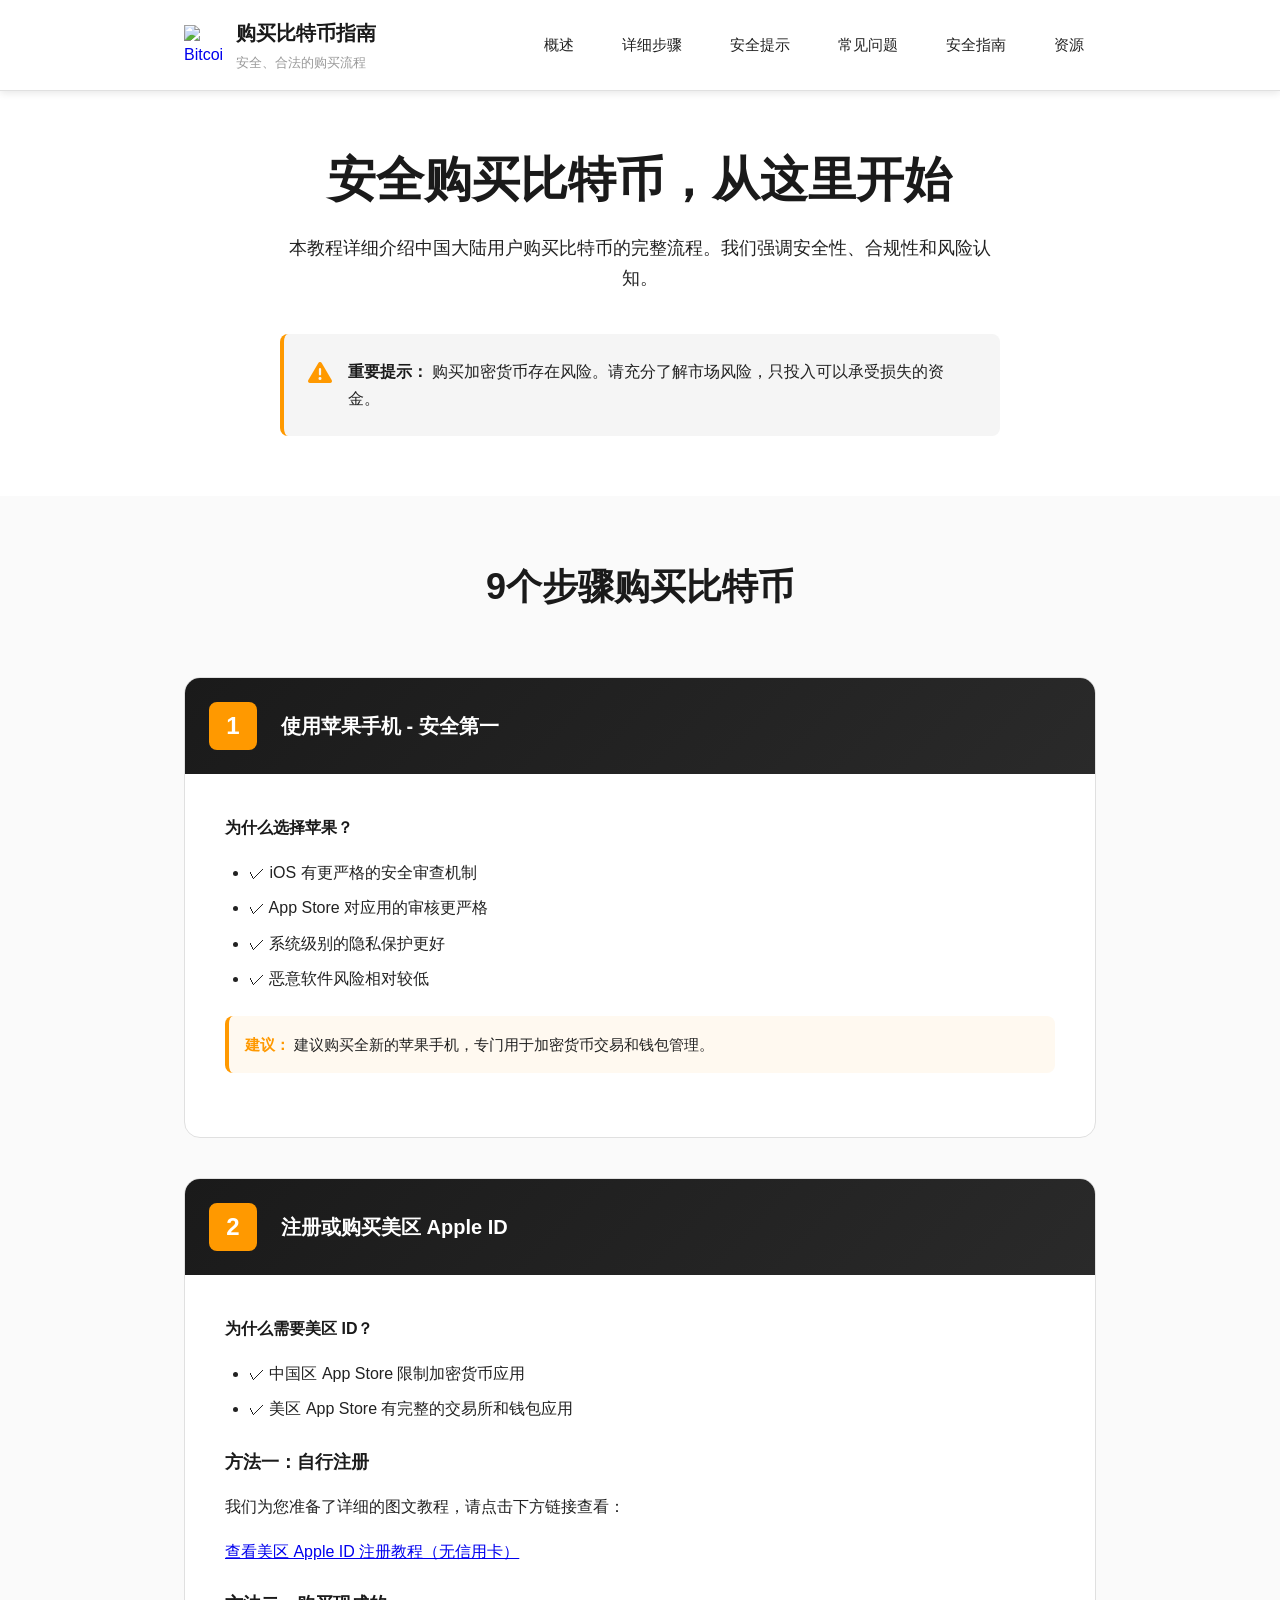
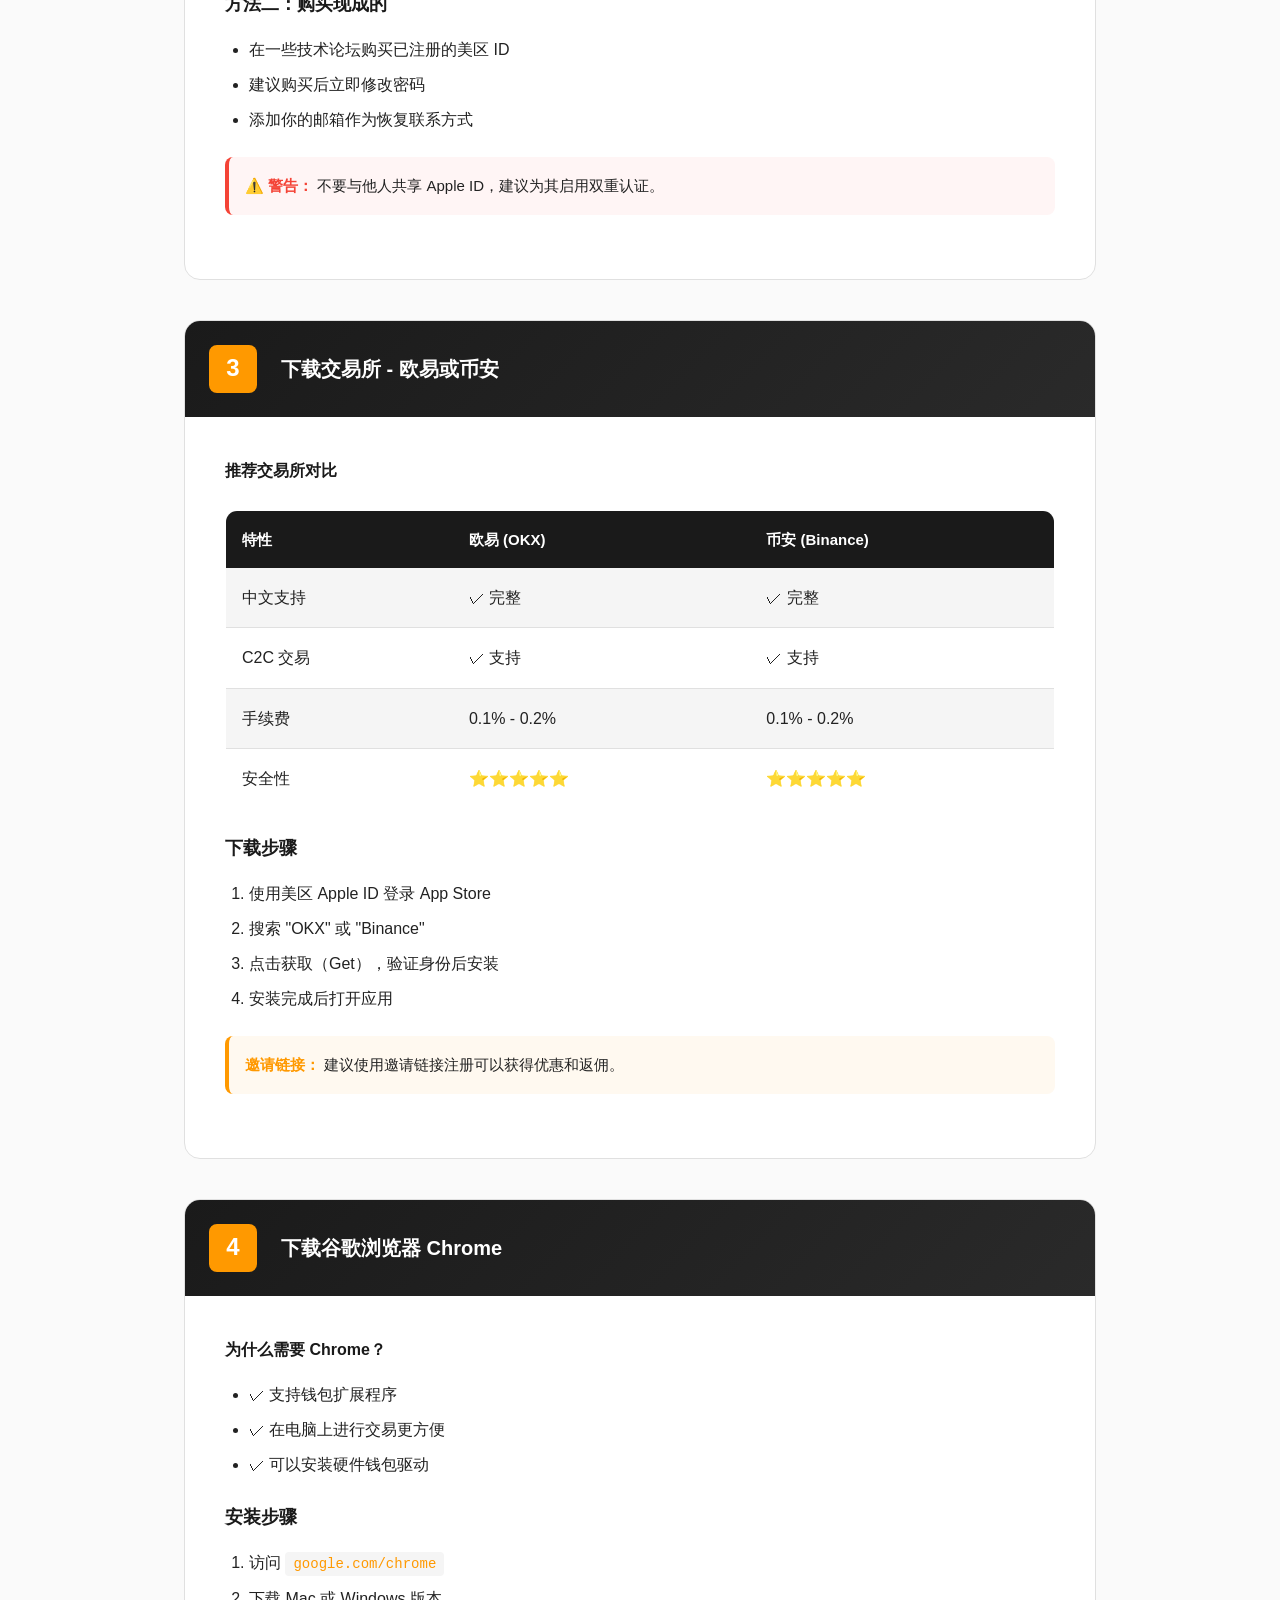
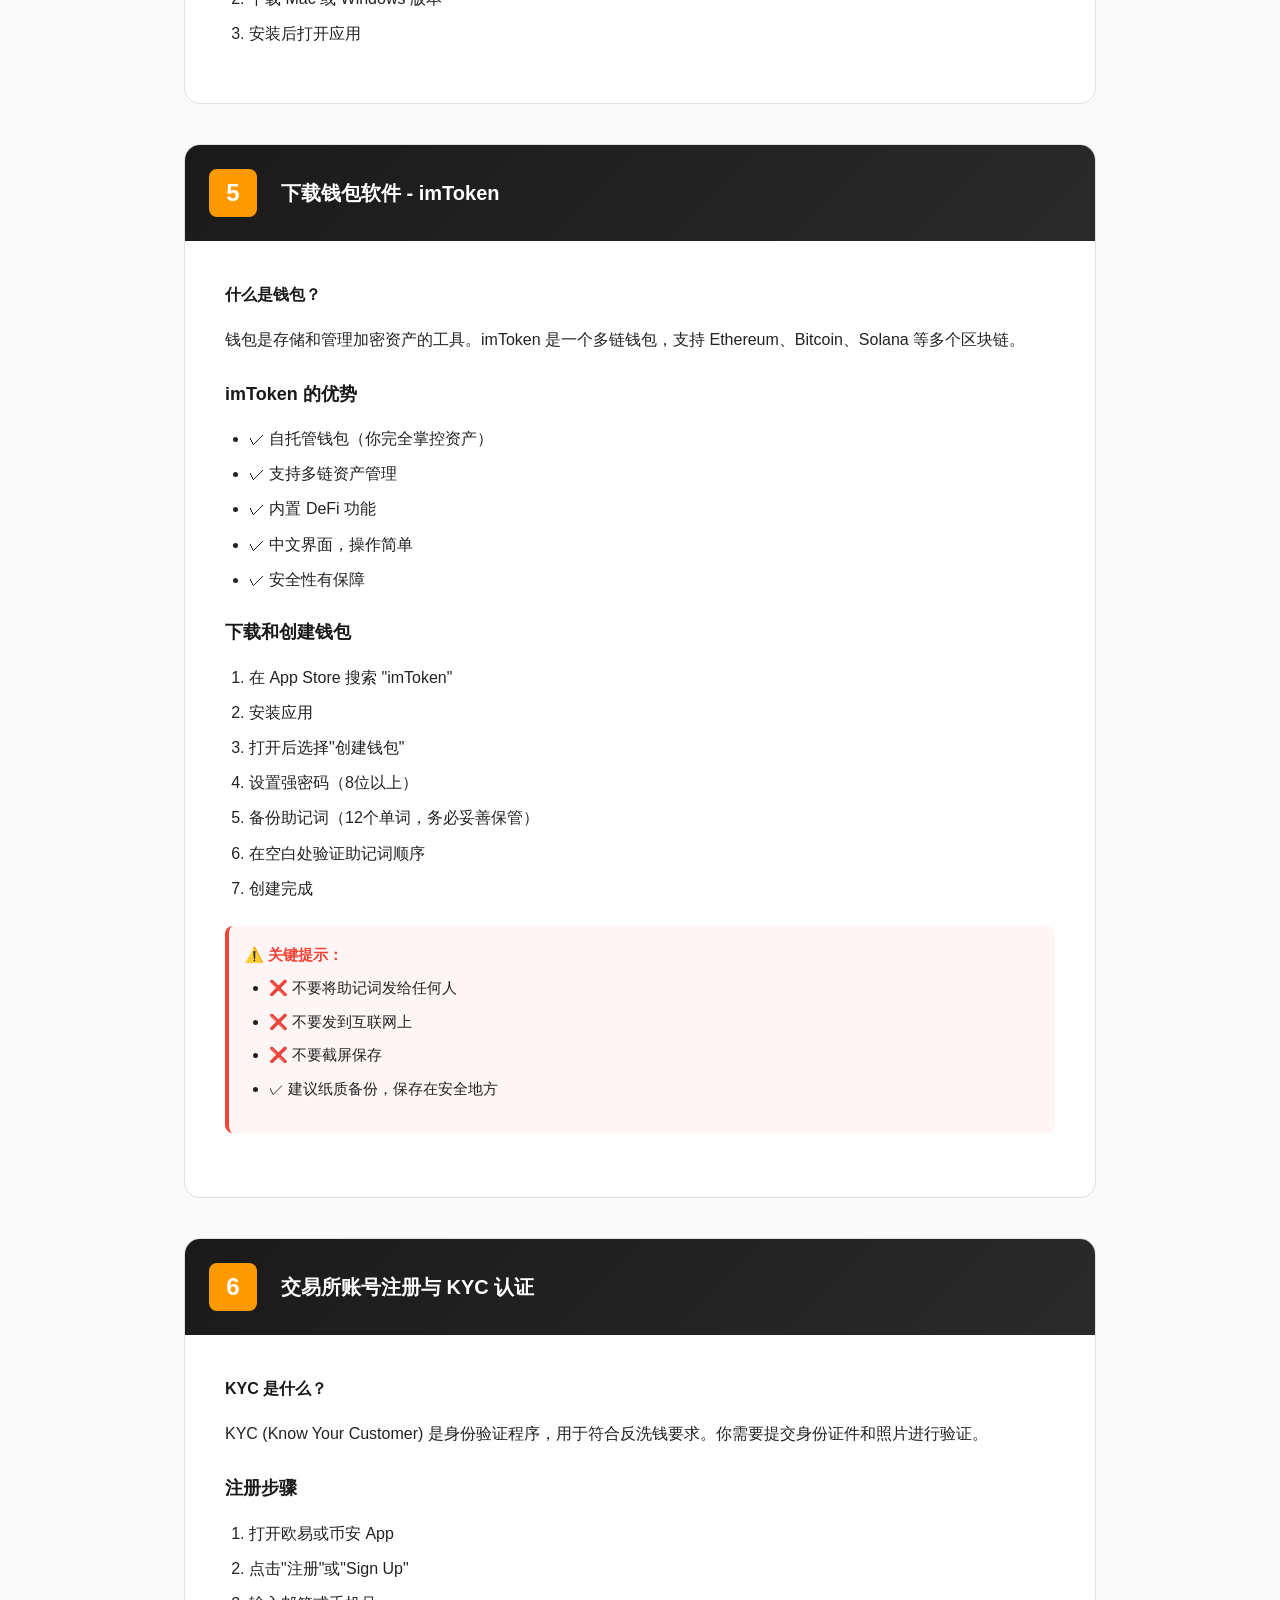
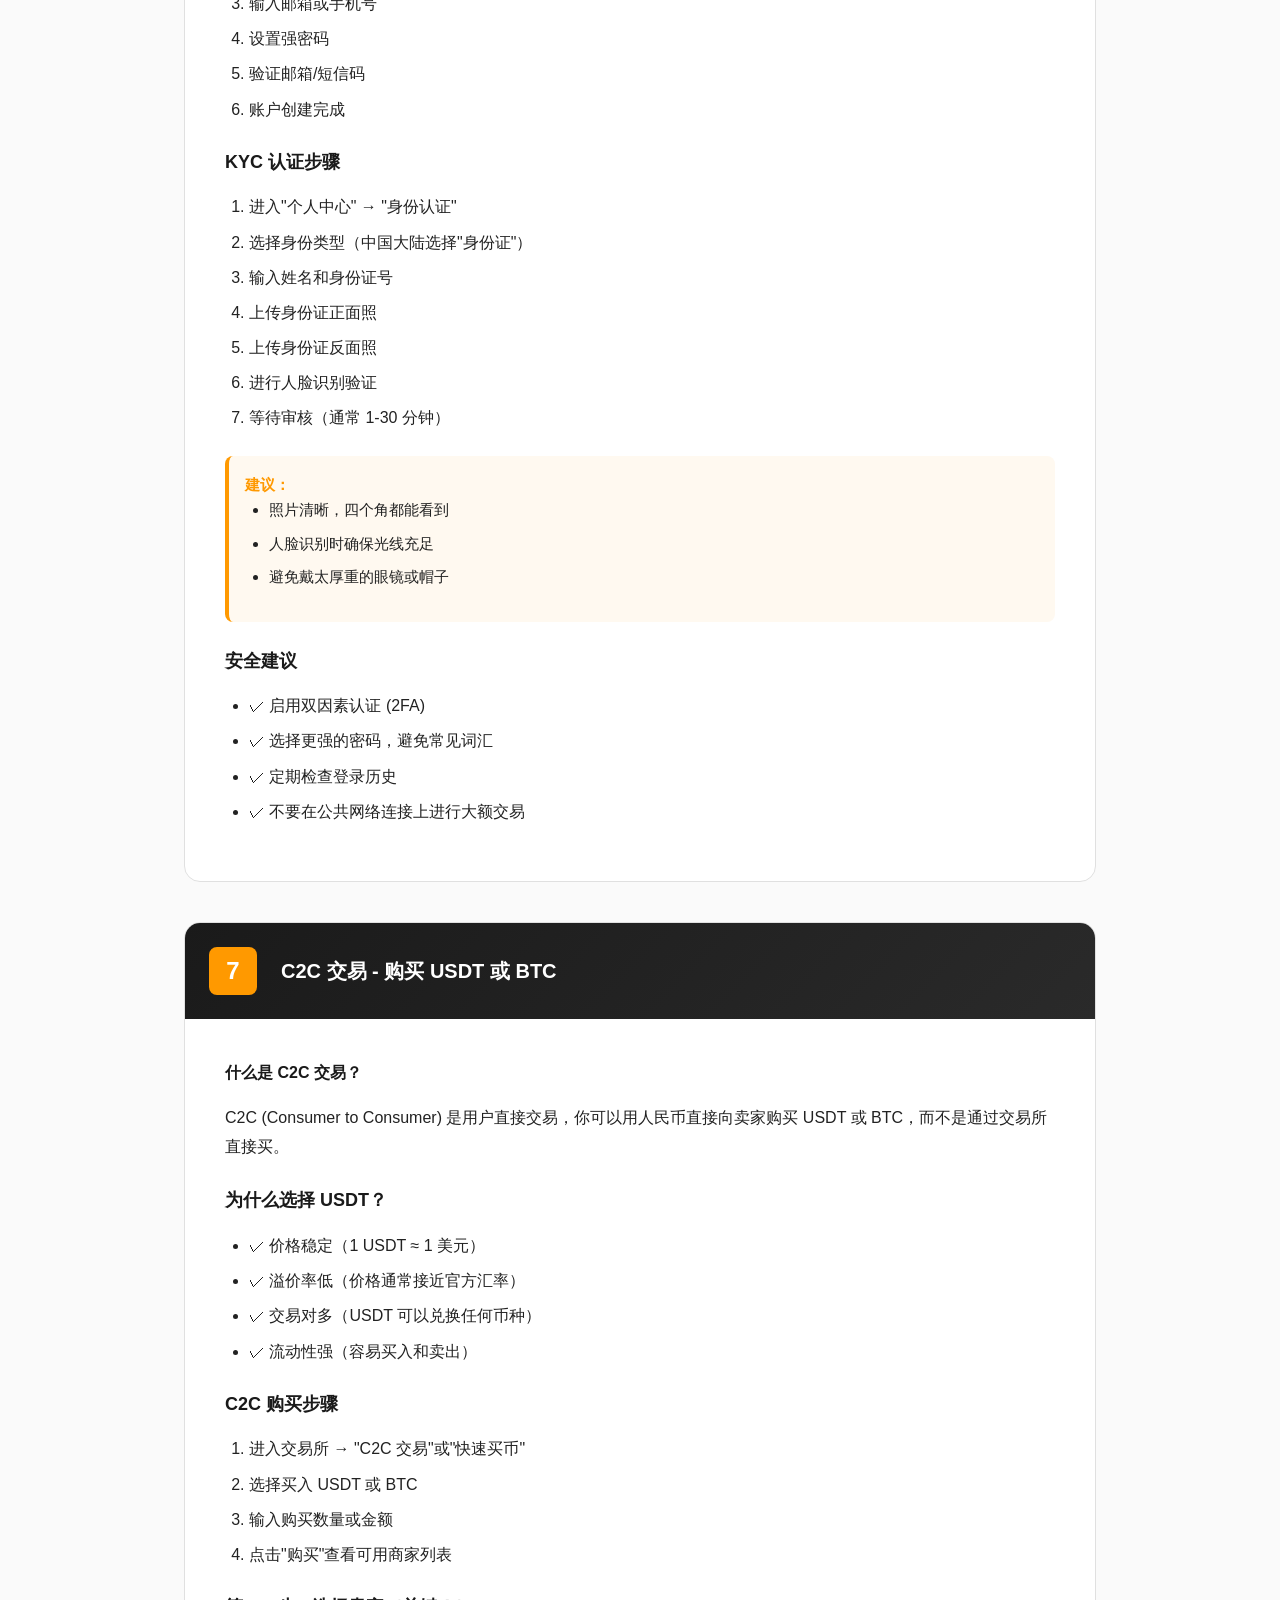
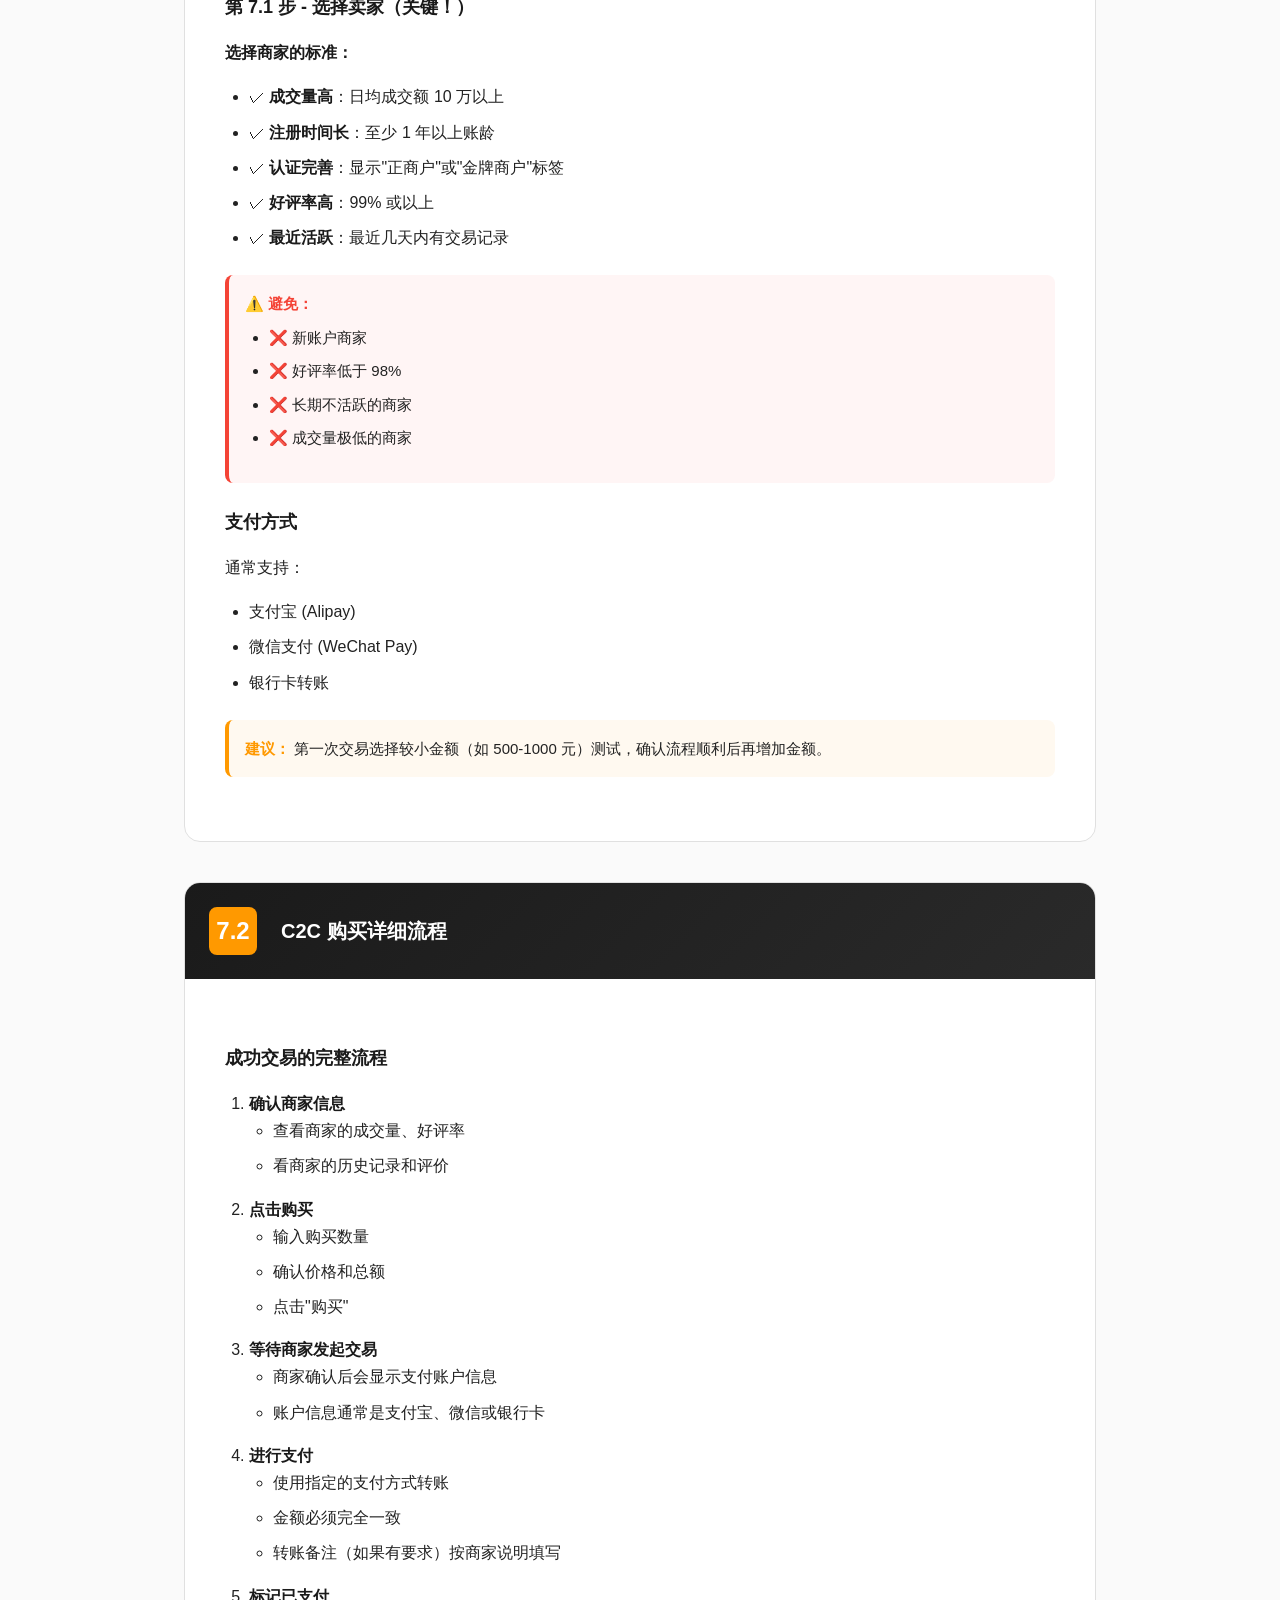
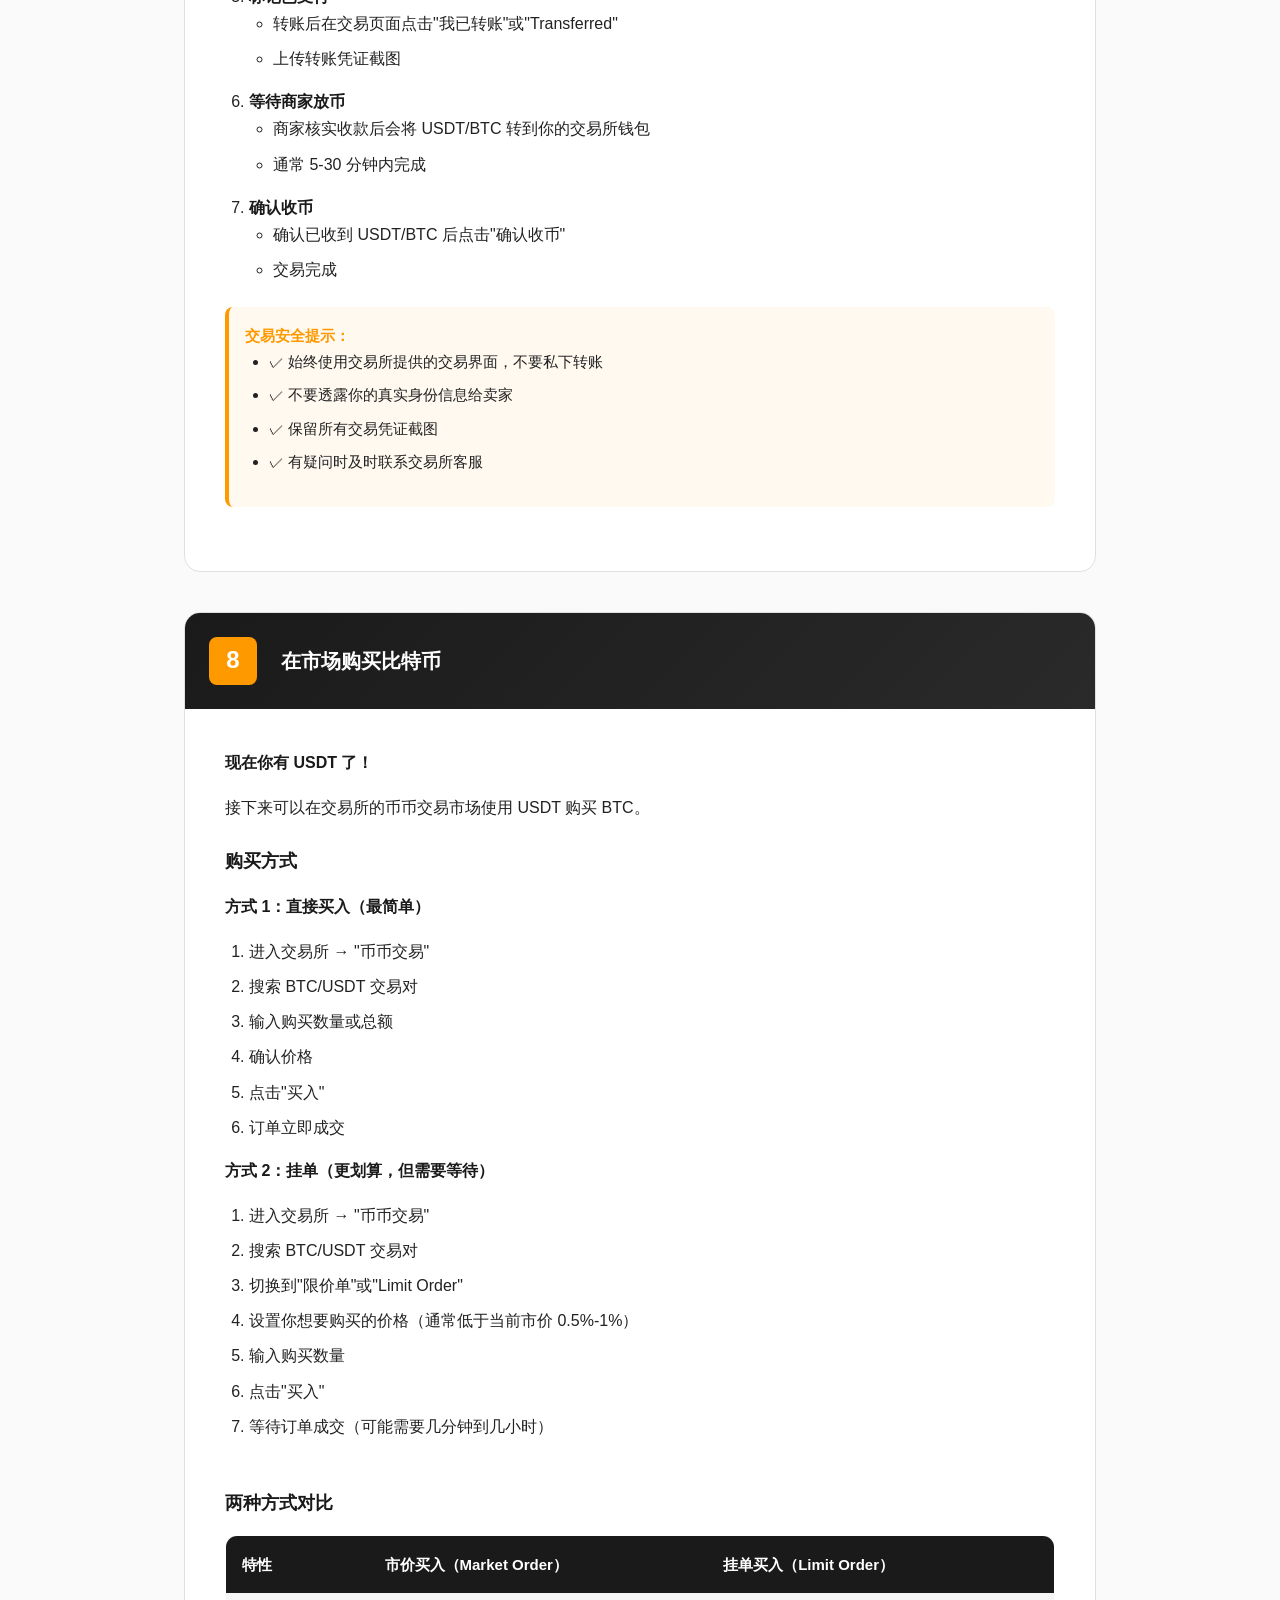
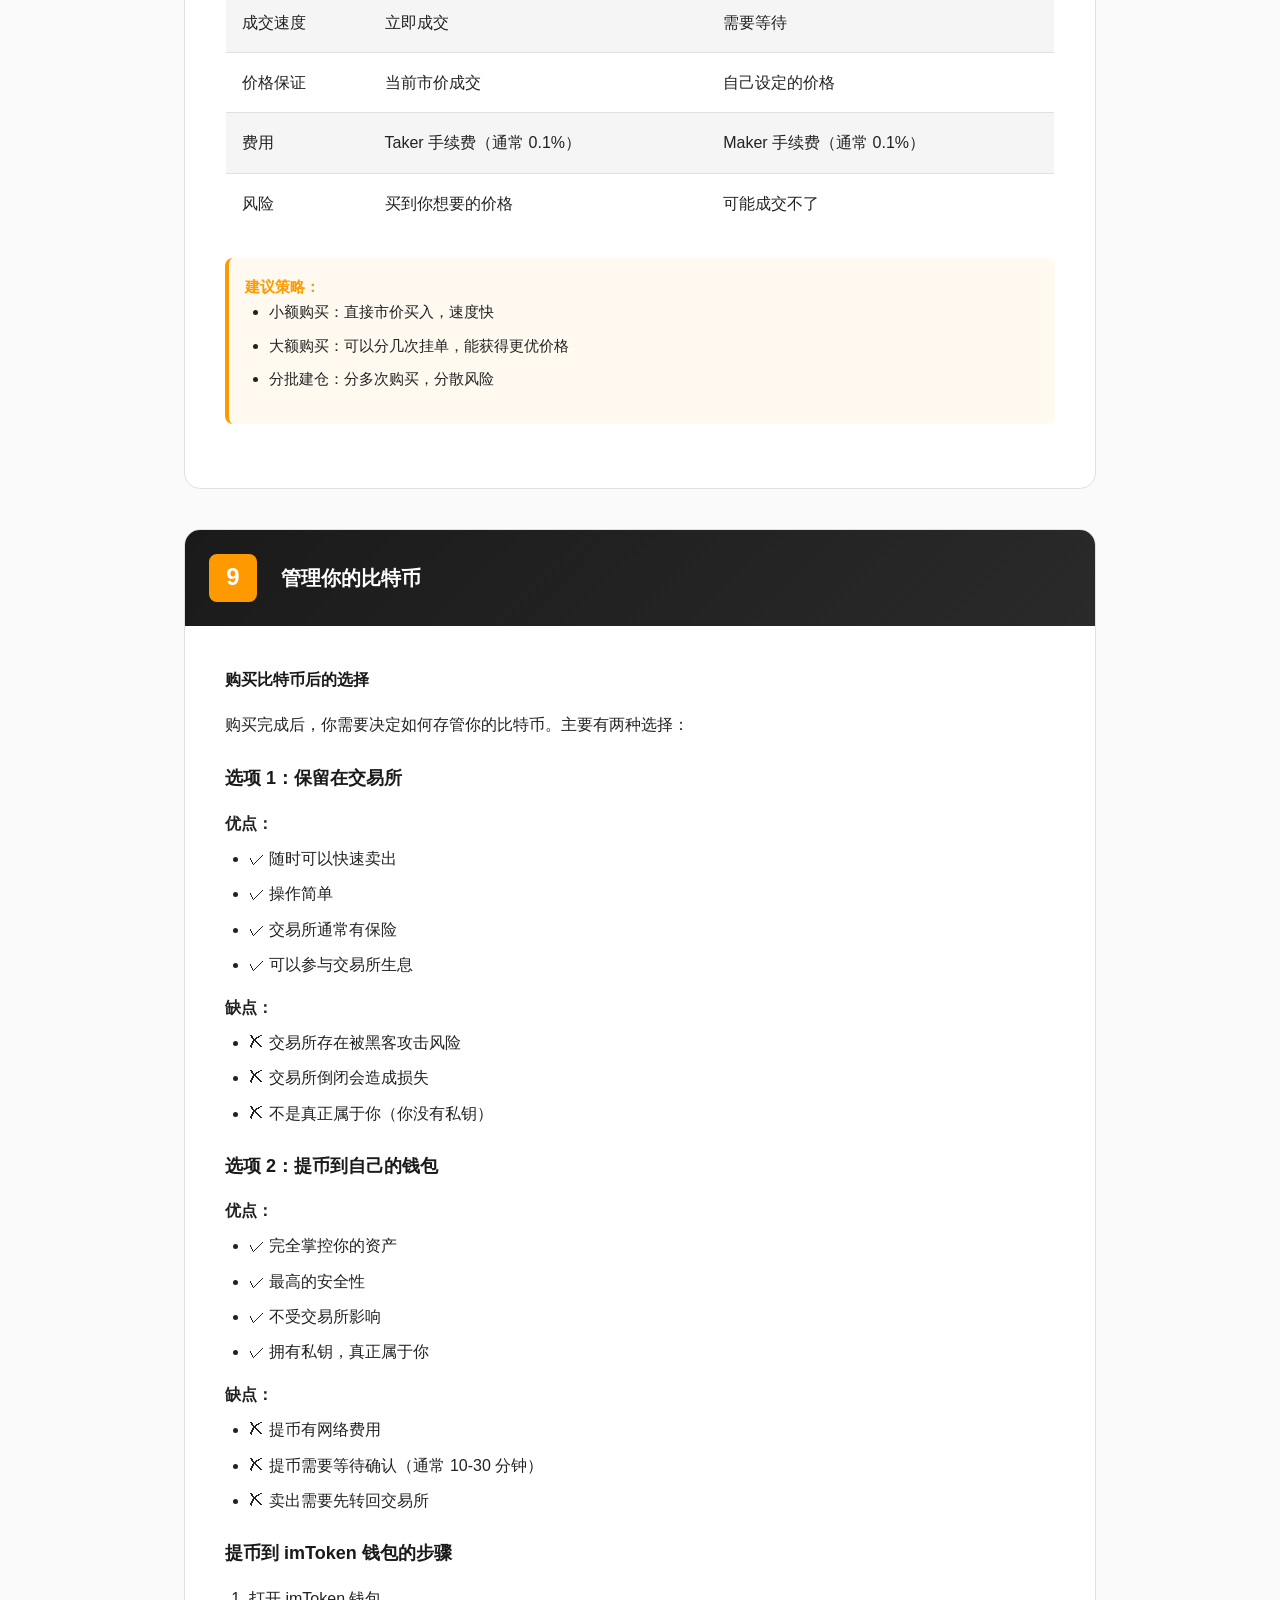
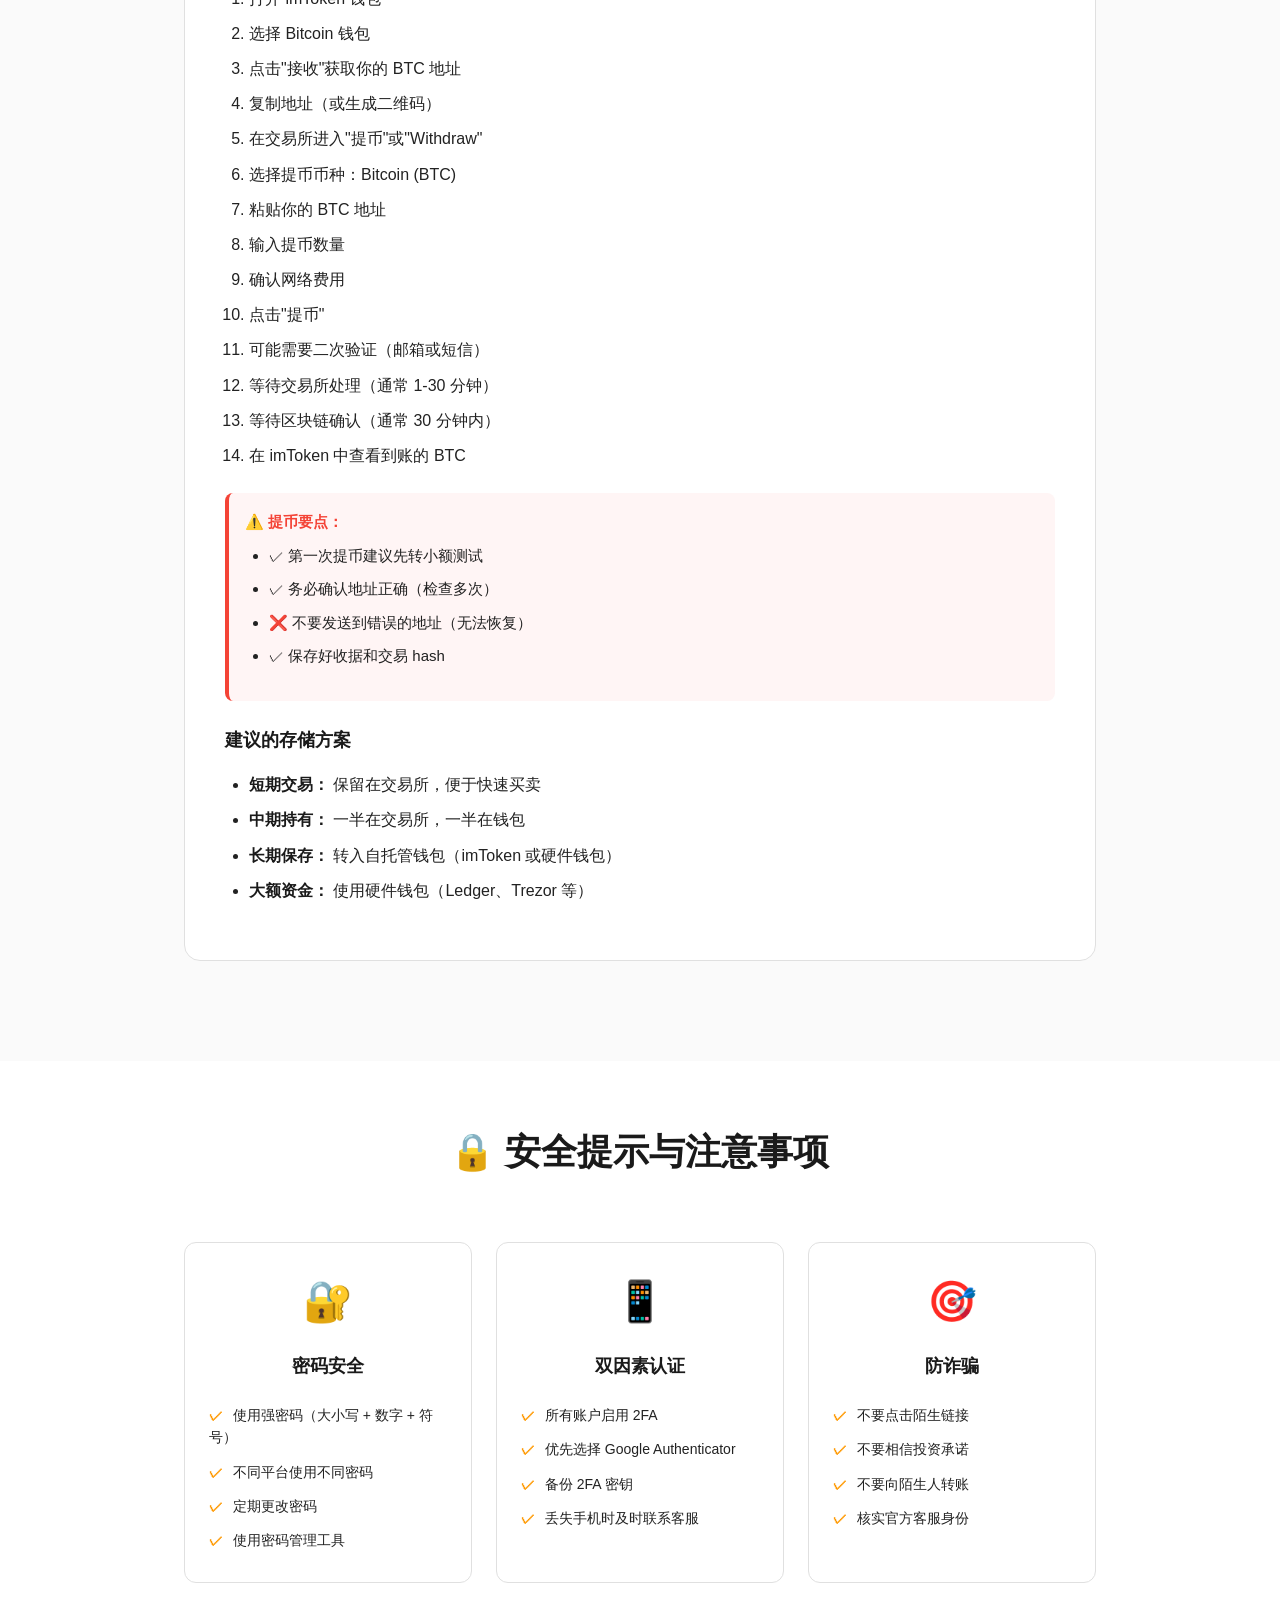
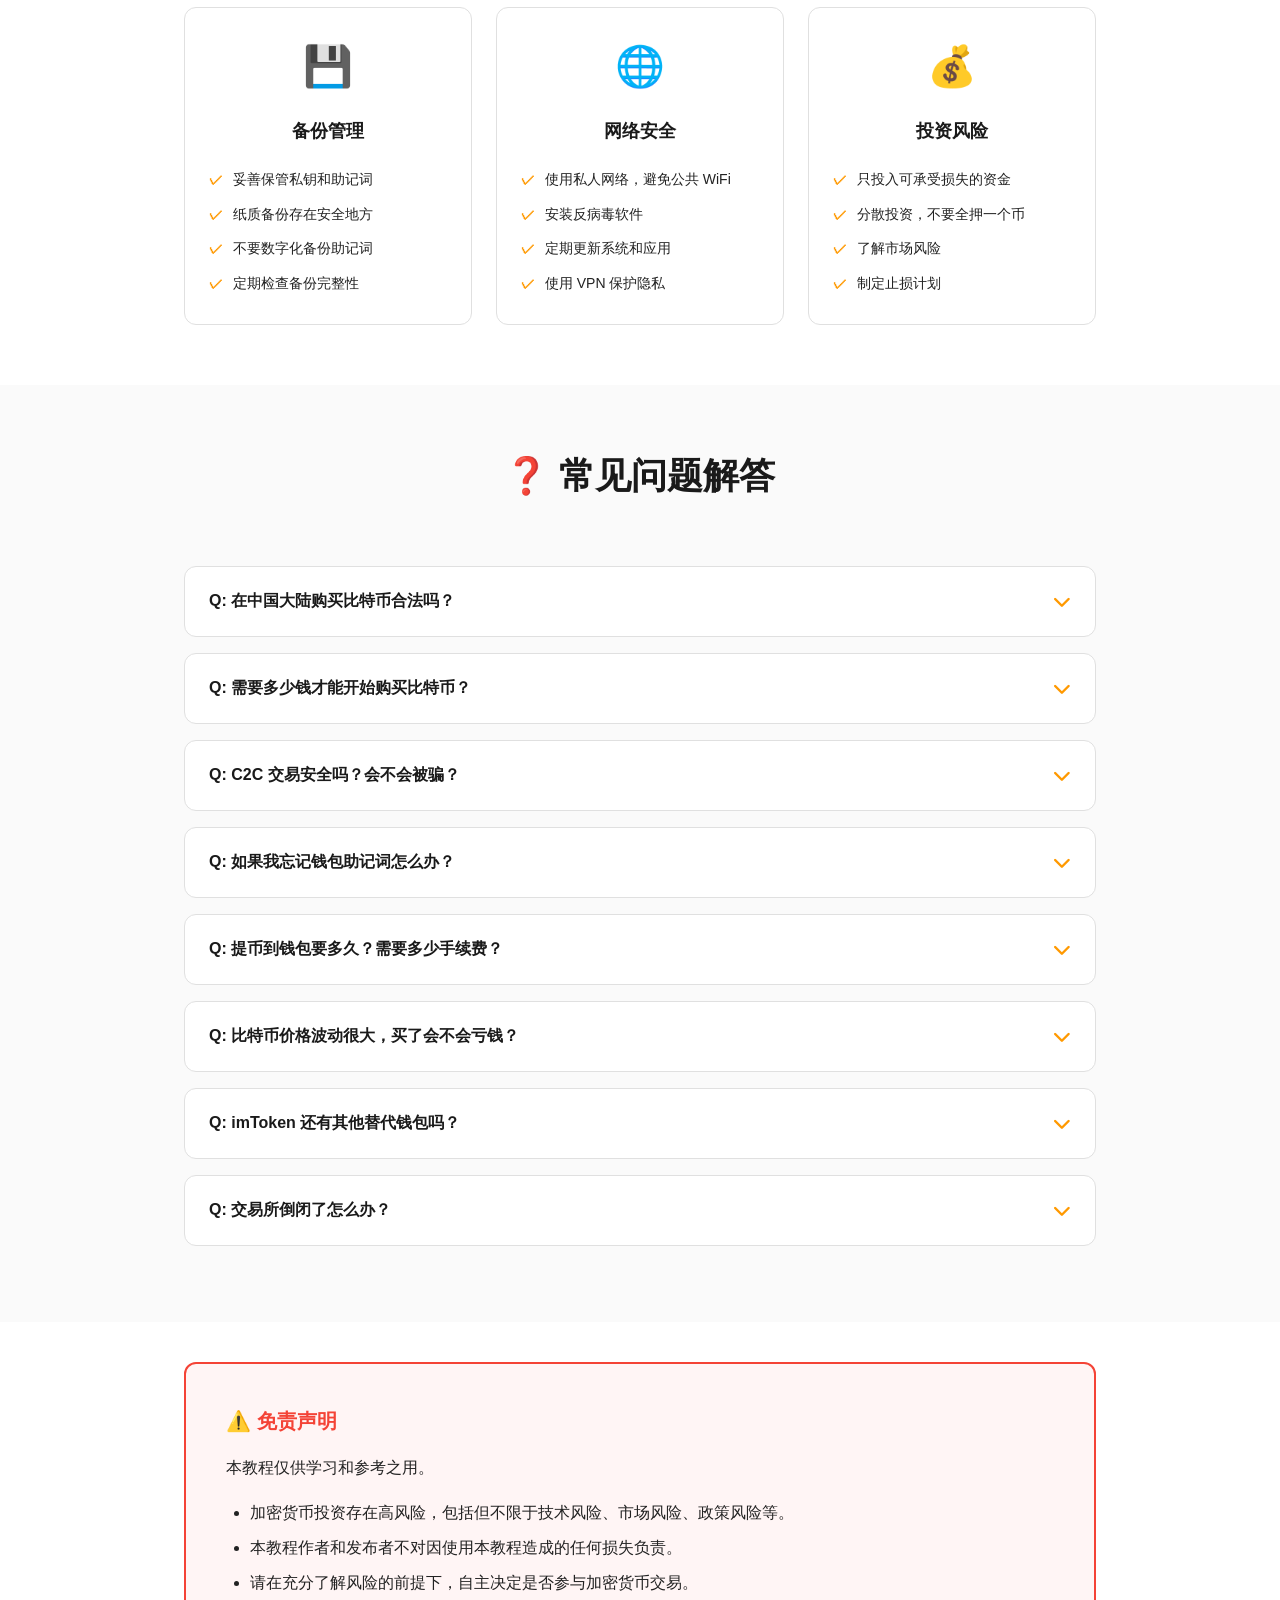
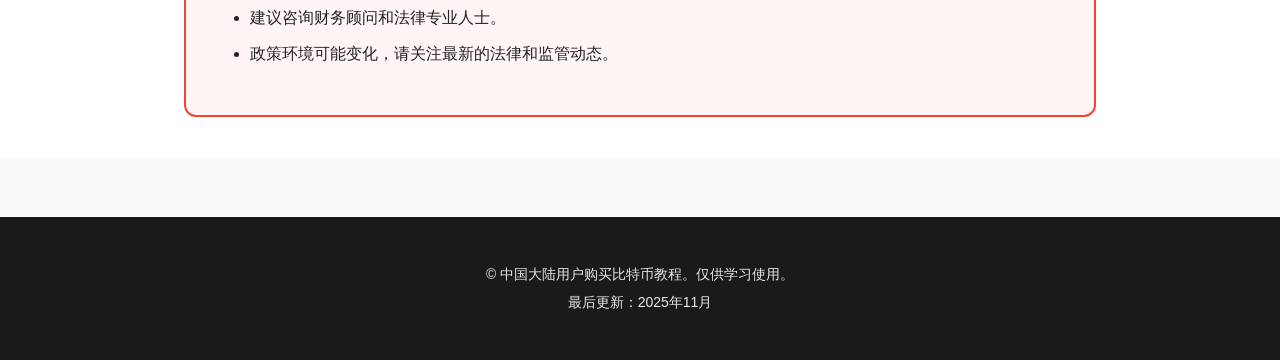
==== commit 0956187f: "feat(web): 新增美区 Apple ID 注册教程（无信用卡/美国手机号）并在主页加入入口" ====
--- a/index.html
+++ b/index.html
@@ -87,16 +87,9 @@
                         </ul>
                         
                         <h4>方法一：自行注册</h4>
-                        <ol>
-                            <li>打开 App Store</li>
-                            <li>点击头像 → 退出登录</li>
-                            <li>点击"创建新的 Apple ID"</li>
-                            <li>选择国家/地区为"United States"</li>
-                            <li>填写邮箱、密码等信息</li>
-                            <li>支付方式选择"None"（无需付款方式）</li>
-                            <li>完成邮箱验证</li>
-                        </ol>
-
+                        <p>我们为您准备了详细的图文教程，请点击下方链接查看：</p>
+                        <a href="us-appleid-no-cc-guide.html" class="cta-button">查看美区 Apple ID 注册教程（无信用卡）</a>
+                        
                         <h4>方法二：购买现成的</h4>
                         <ul>
                             <li>在一些技术论坛购买已注册的美区 ID</li>
--- a/styles.css
+++ b/styles.css
@@ -952,3 +952,96 @@
 .mb-lg {
     margin-bottom: var(--spacing-lg);
 }
+
+/* ==================== 响应式设计 ==================== */
+@media (max-width: 768px) {
+    /* 调整基础字体大小 */
+    body {
+        font-size: 15px;
+        line-height: 1.6;
+    }
+
+    /* 调整导航栏 */
+    .navbar {
+        padding: var(--spacing-sm);
+        position: static; /* 移除粘性定位，避免遮挡 */
+    }
+
+    .navbar .container {
+        flex-direction: column;
+        gap: var(--spacing-sm);
+    }
+
+    .navbar-menu {
+        flex-direction: column;
+        gap: var(--spacing-sm);
+        width: 100%;
+        align-items: stretch; /* 使菜单项水平拉伸 */
+    }
+    
+    .nav-link {
+        text-align: center;
+        padding: 10px;
+        background-color: var(--light-gray);
+    }
+
+    /* 调整 Hero 部分 */
+    .hero-content h2 {
+        font-size: 32px;
+    }
+
+    .hero-content p {
+        font-size: 16px;
+    }
+
+    /* 调整章节标题 */
+    .steps-section h2,
+    .tips-section h2,
+    .faq-section h2,
+    .resources-section h2,
+    .page-header h2 {
+        font-size: 28px;
+    }
+
+    /* 调整步骤卡片 */
+    .step-header {
+        flex-direction: column;
+        align-items: flex-start;
+        gap: var(--spacing-sm);
+    }
+
+    .step-content {
+        padding: var(--spacing-md);
+    }
+
+    /* 调整提示网格 */
+    .tips-grid {
+        grid-template-columns: 1fr;
+    }
+    
+    /* 调整资源卡片 */
+    .resource-card {
+        flex-direction: column;
+        align-items: flex-start;
+    }
+    
+    .resource-info {
+        padding-right: 0;
+    }
+    
+    .resource-action {
+        width: 100%;
+        margin-top: var(--spacing-sm);
+    }
+    
+    .btn {
+        width: 100%;
+    }
+
+    /* 调整页脚 */
+    .footer-content {
+        flex-direction: column;
+        gap: var(--spacing-sm);
+        text-align: center;
+    }
+}
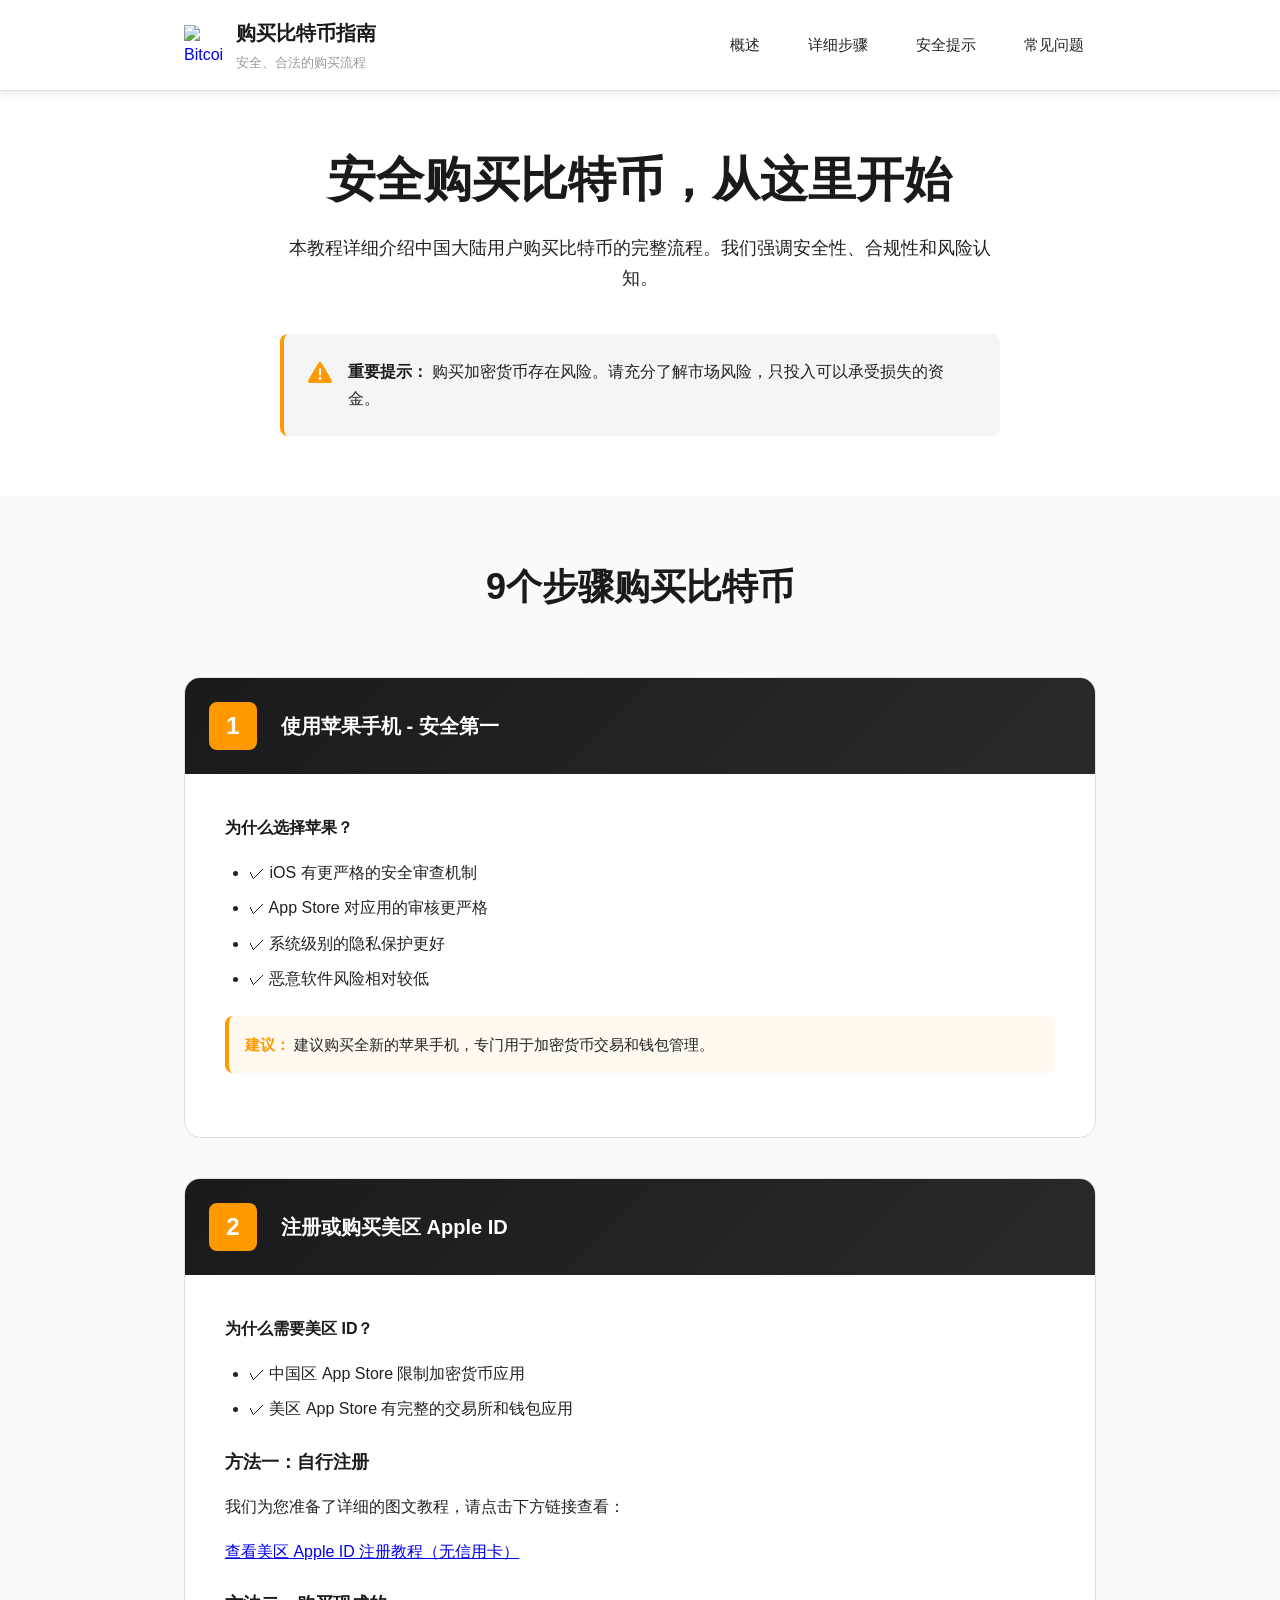
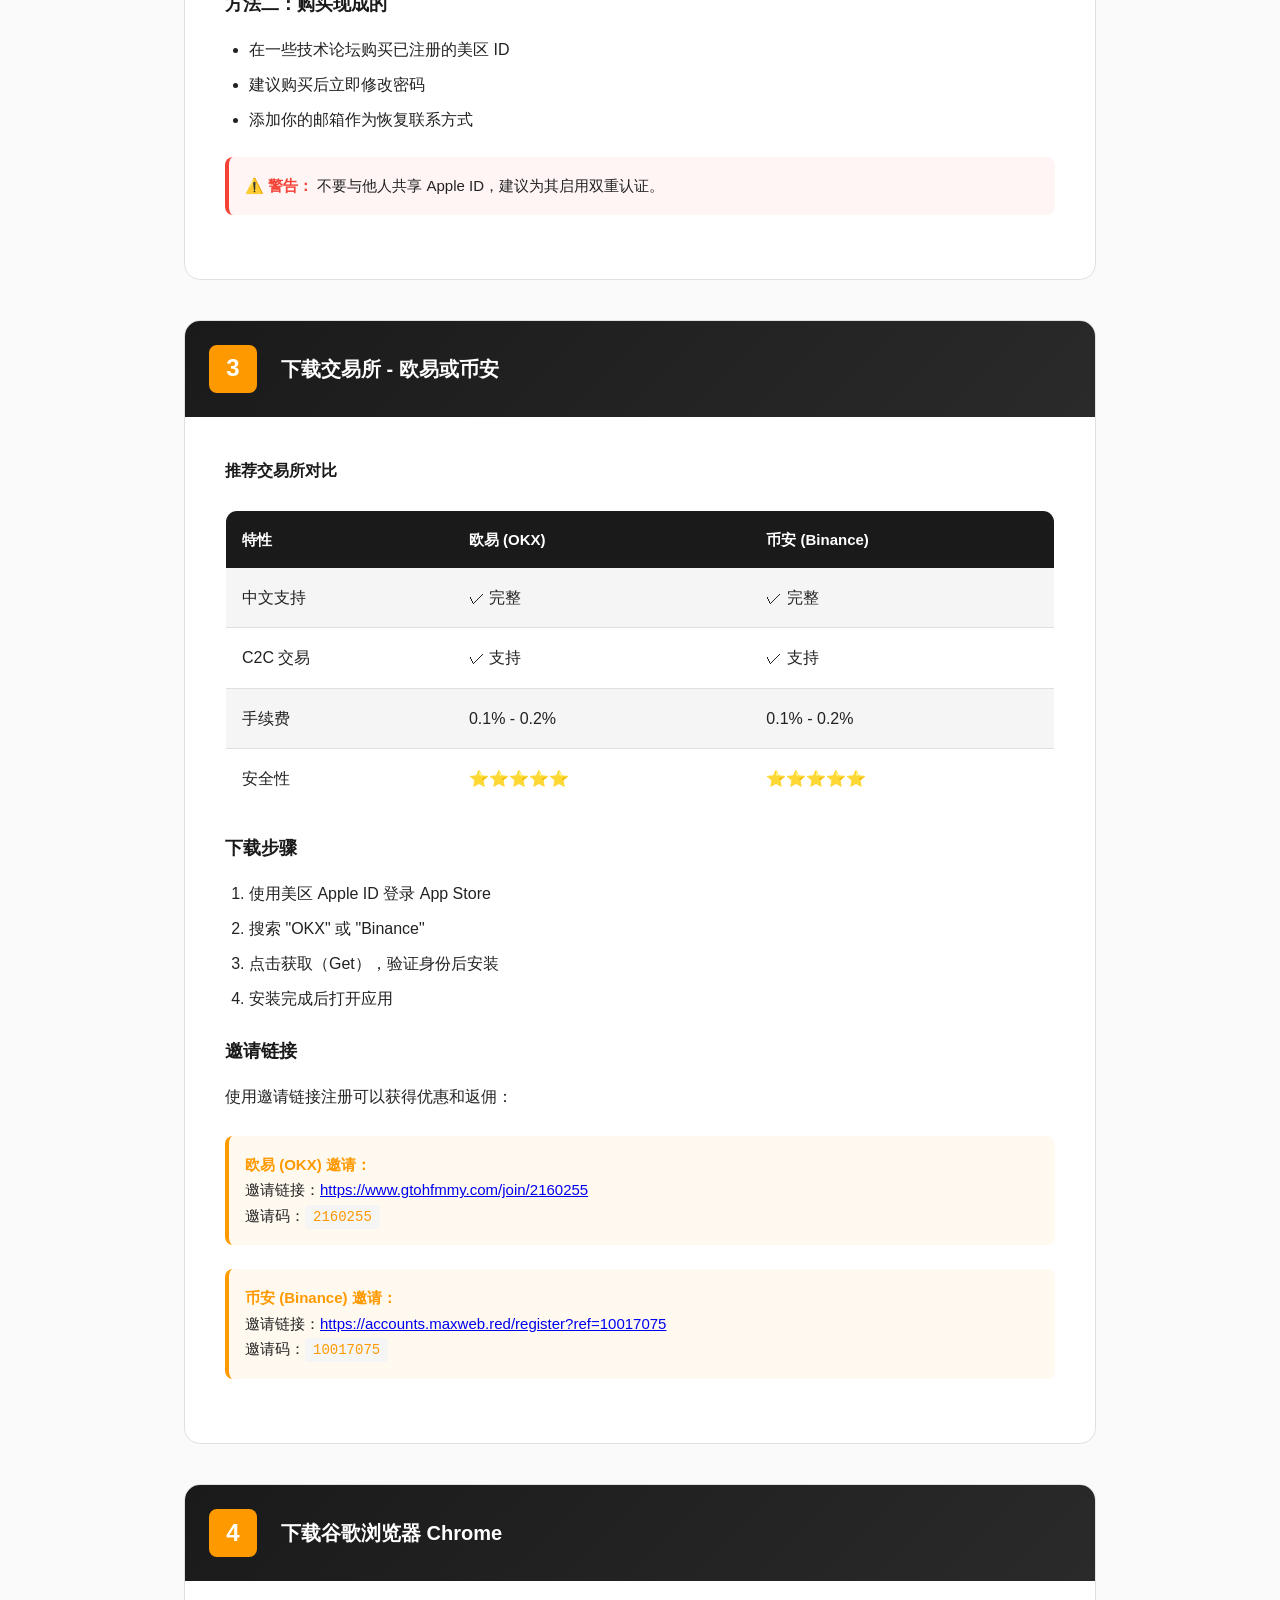
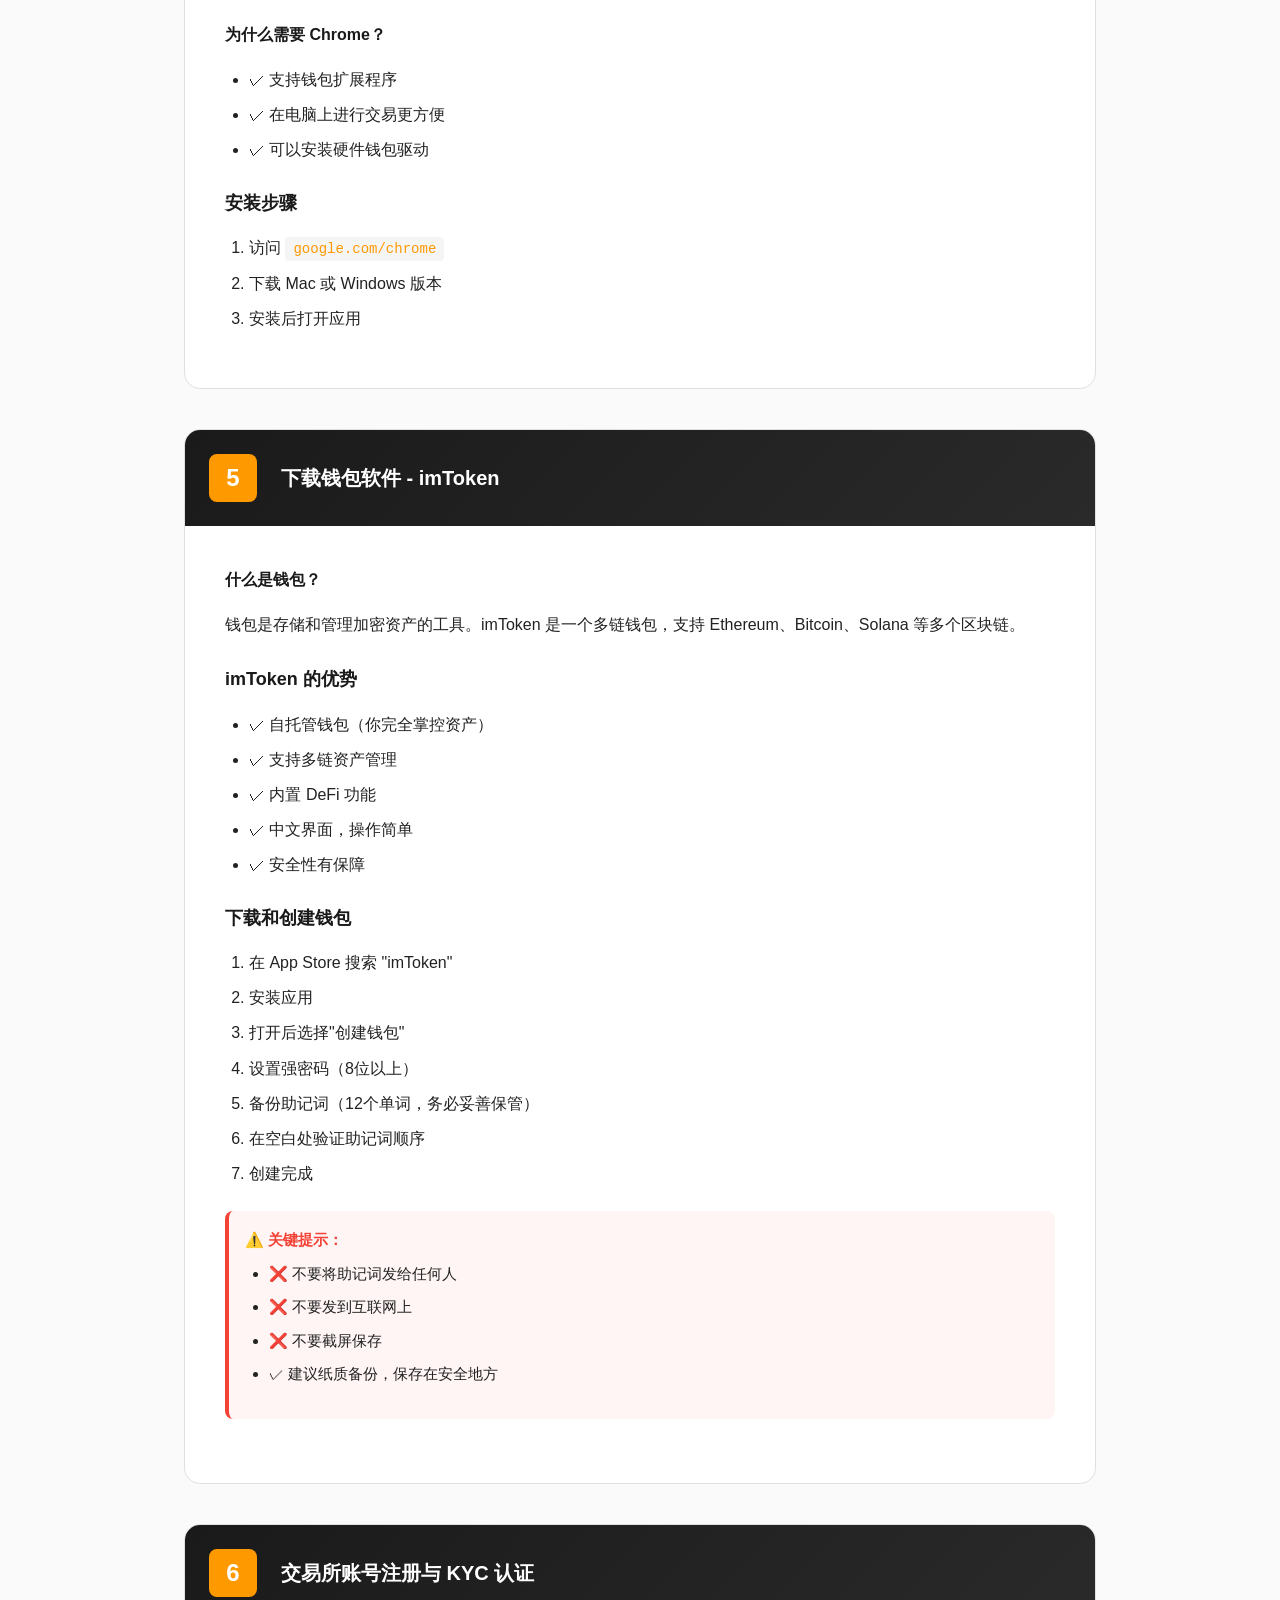
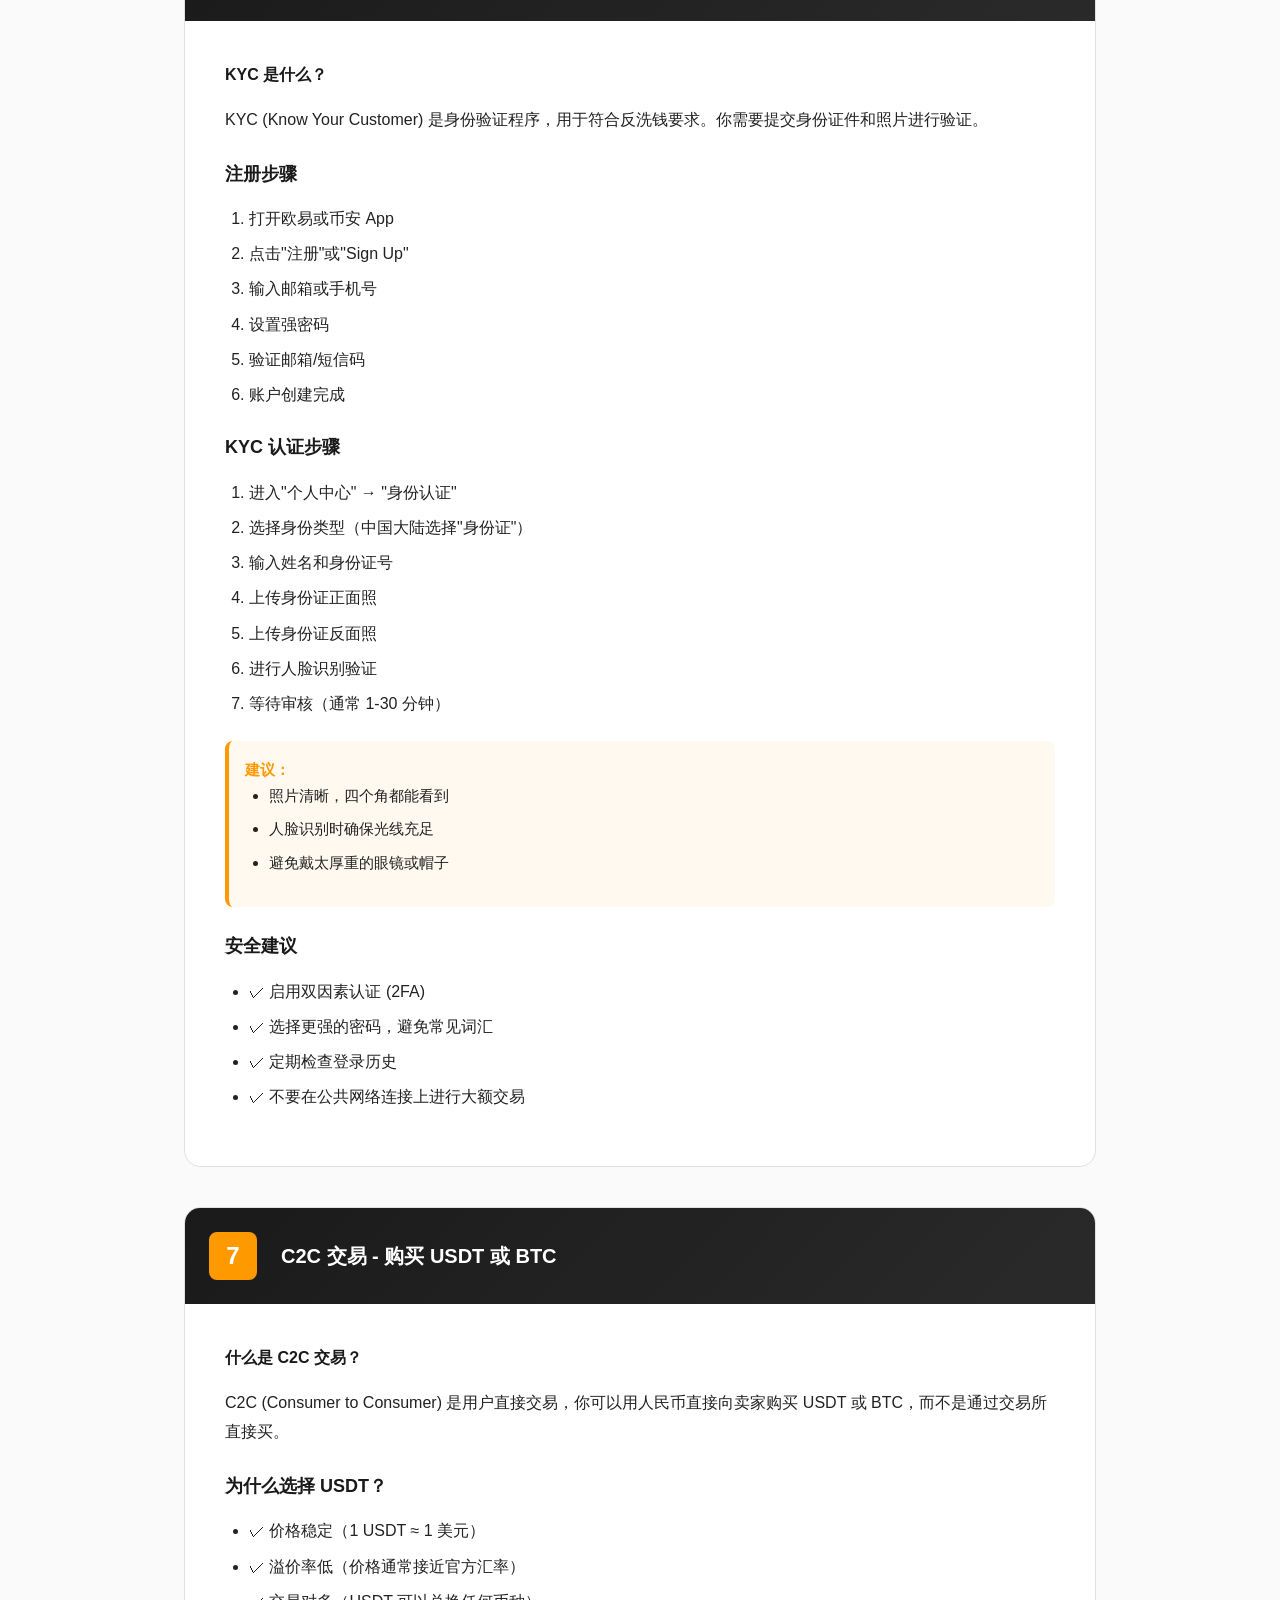
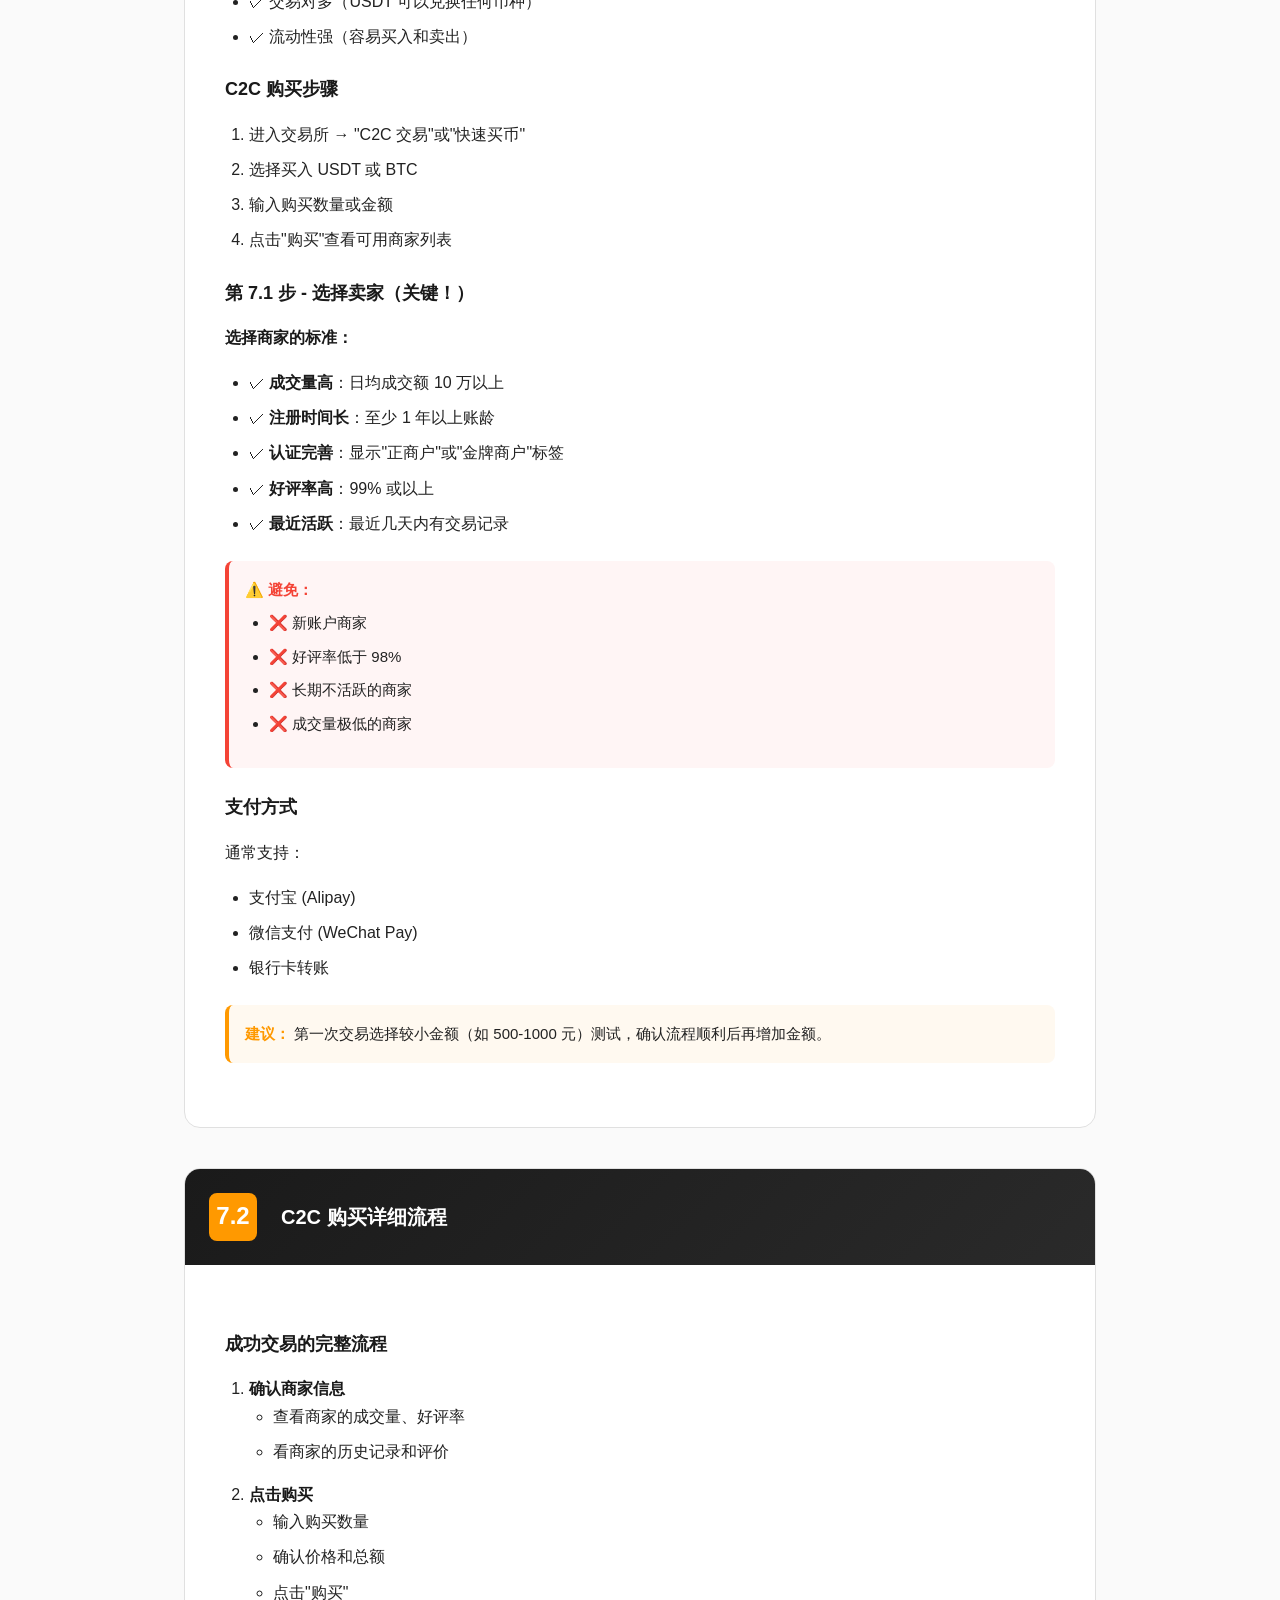
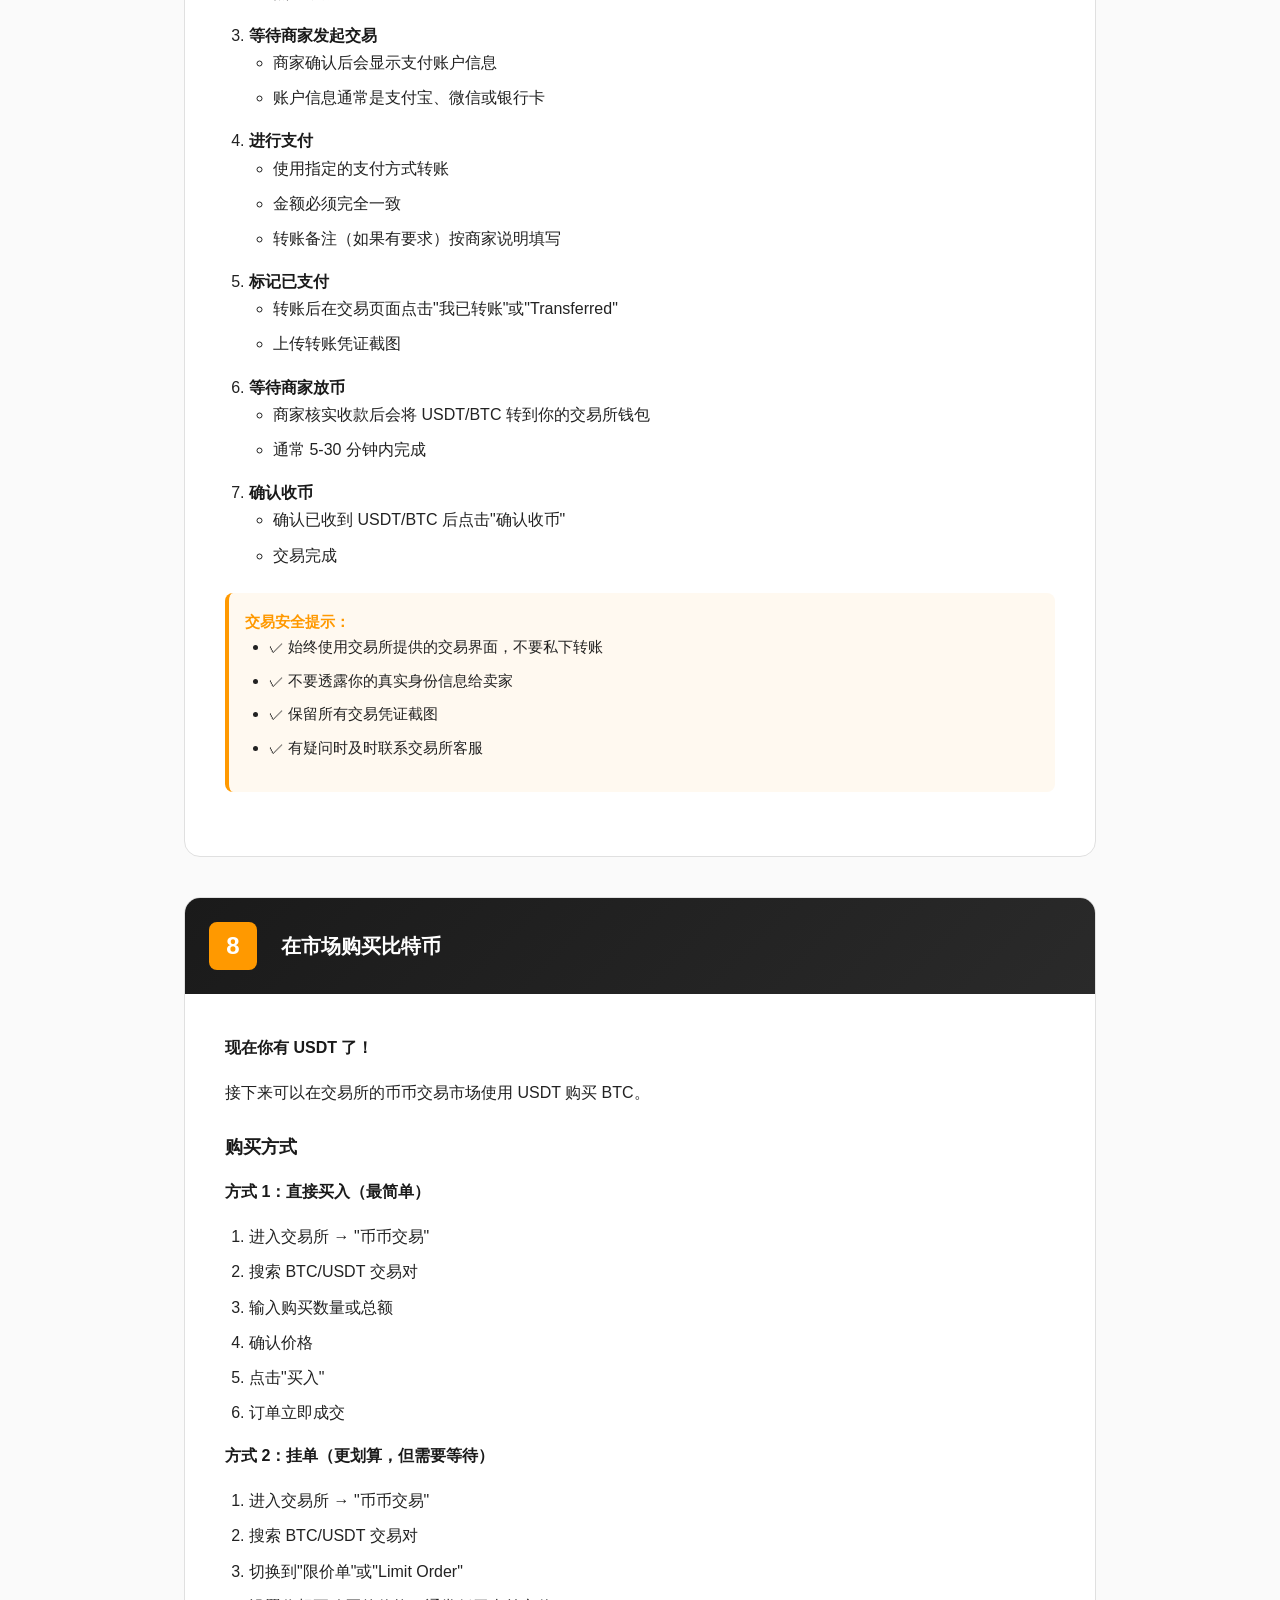
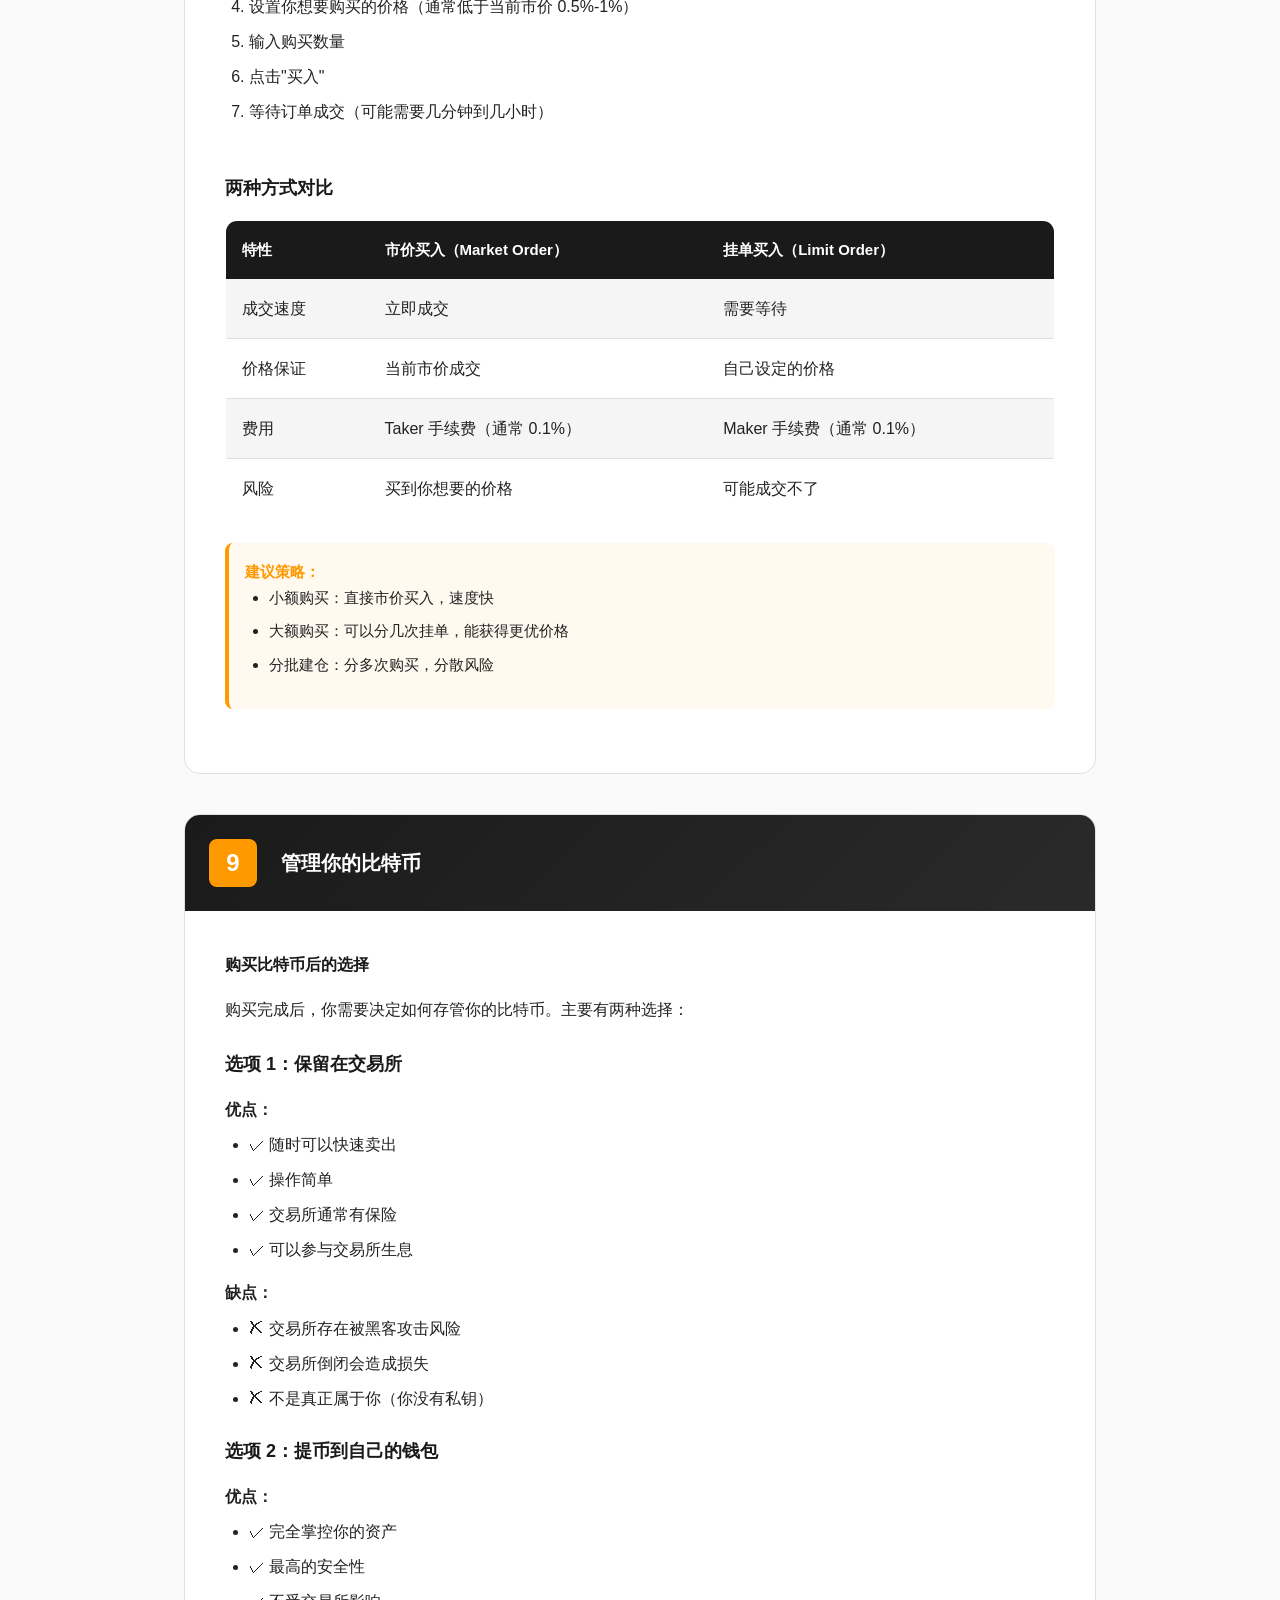
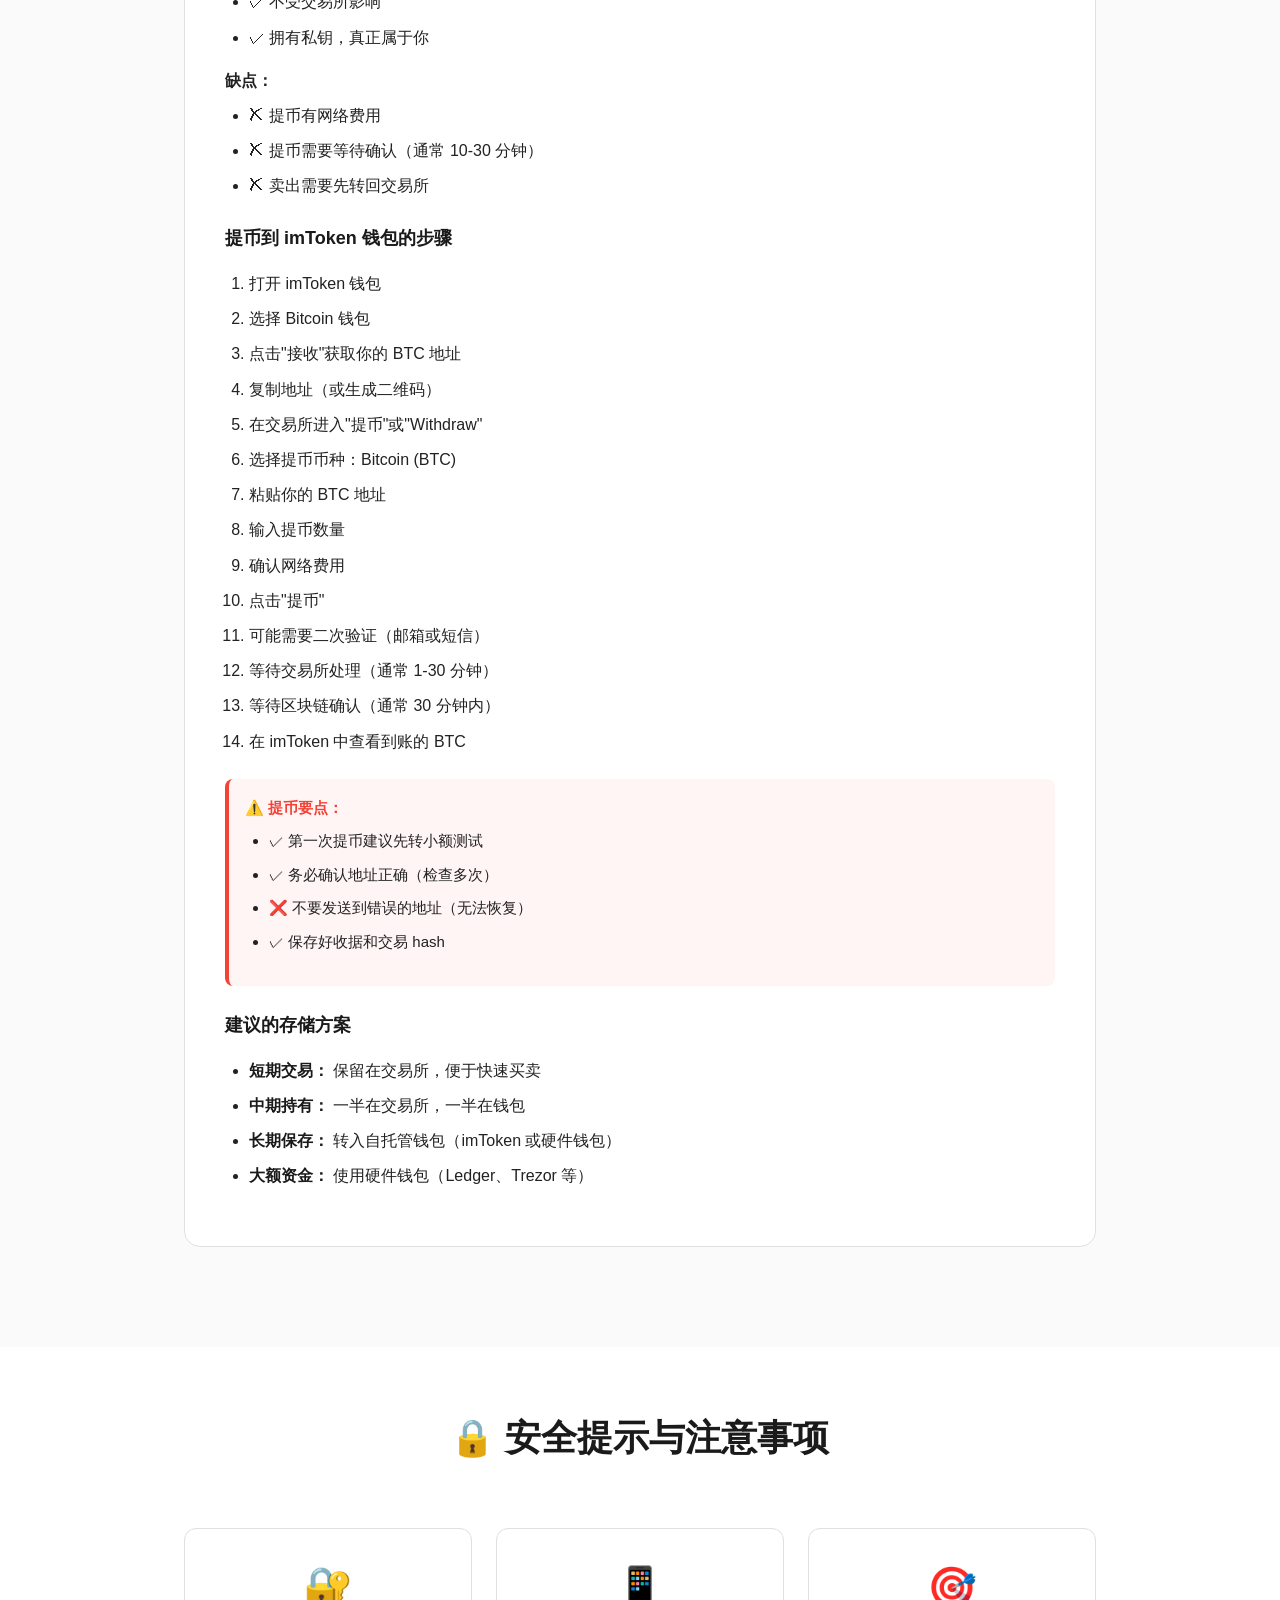
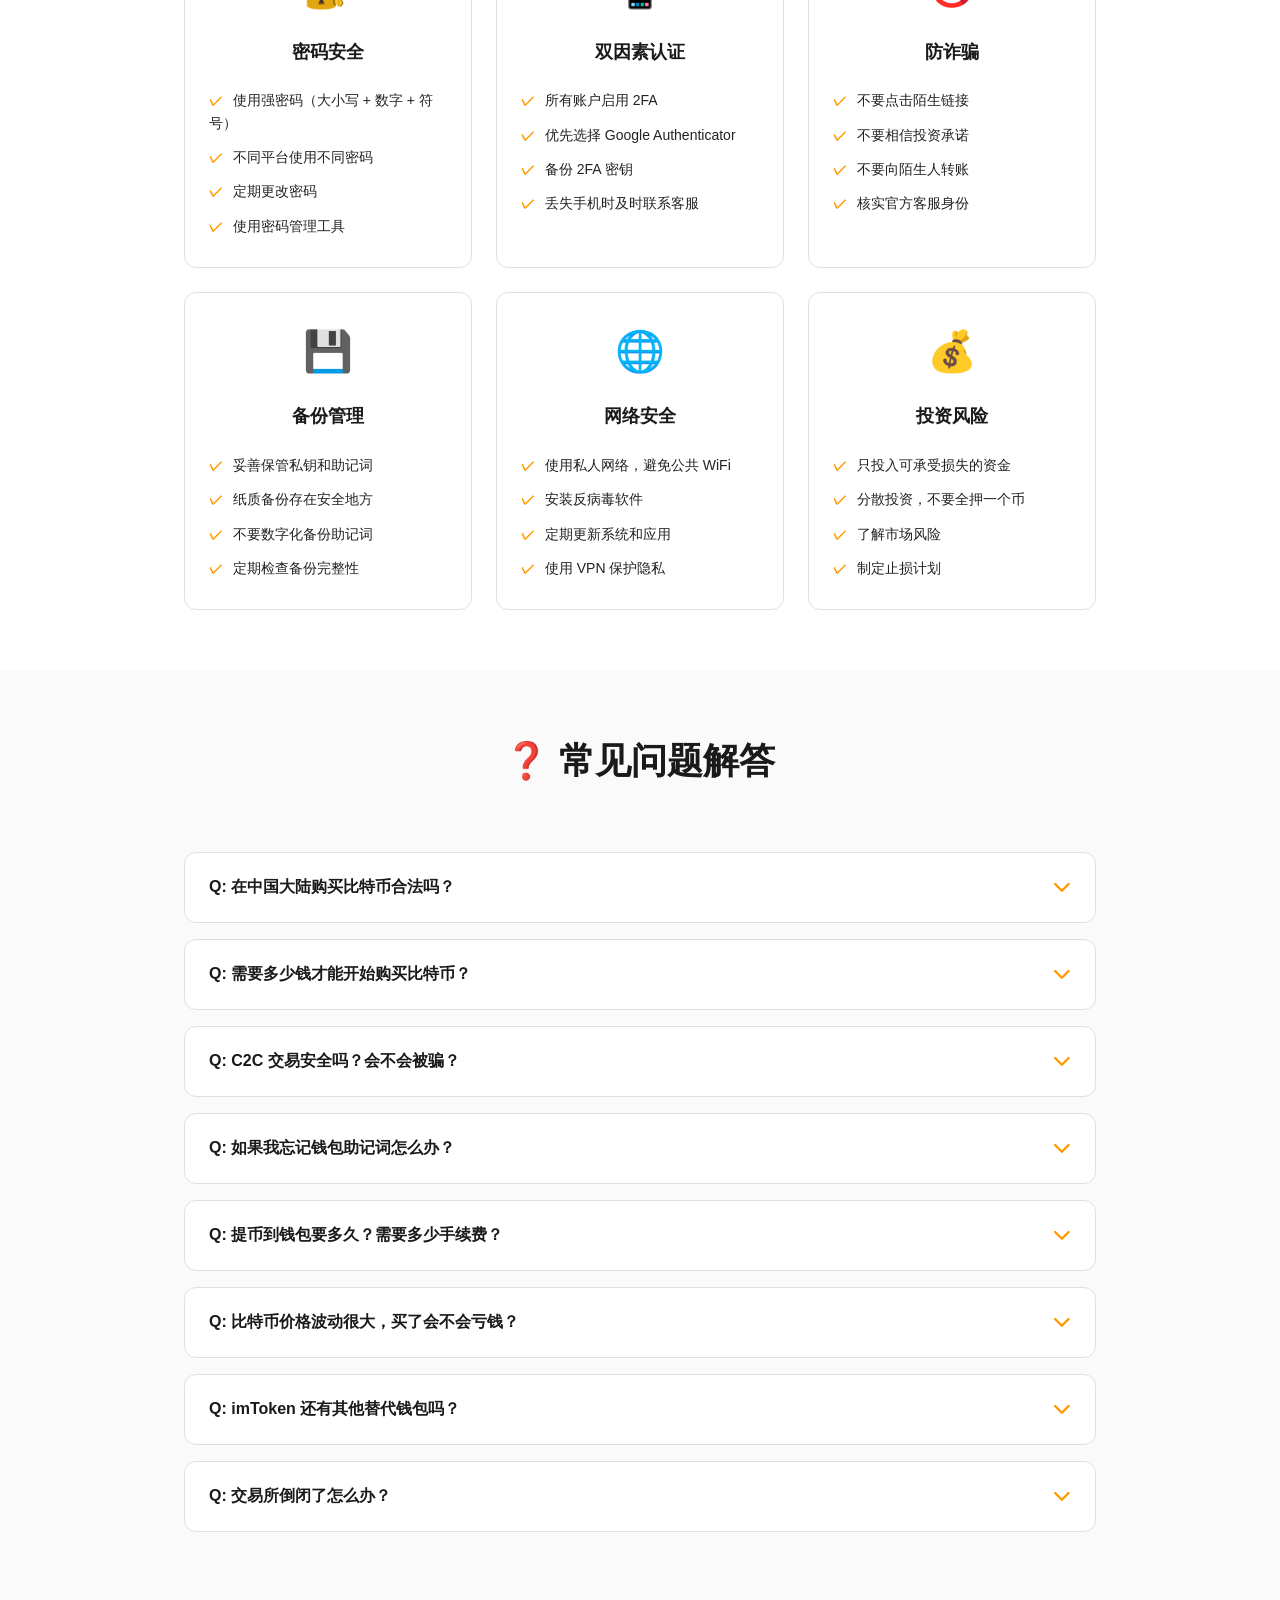
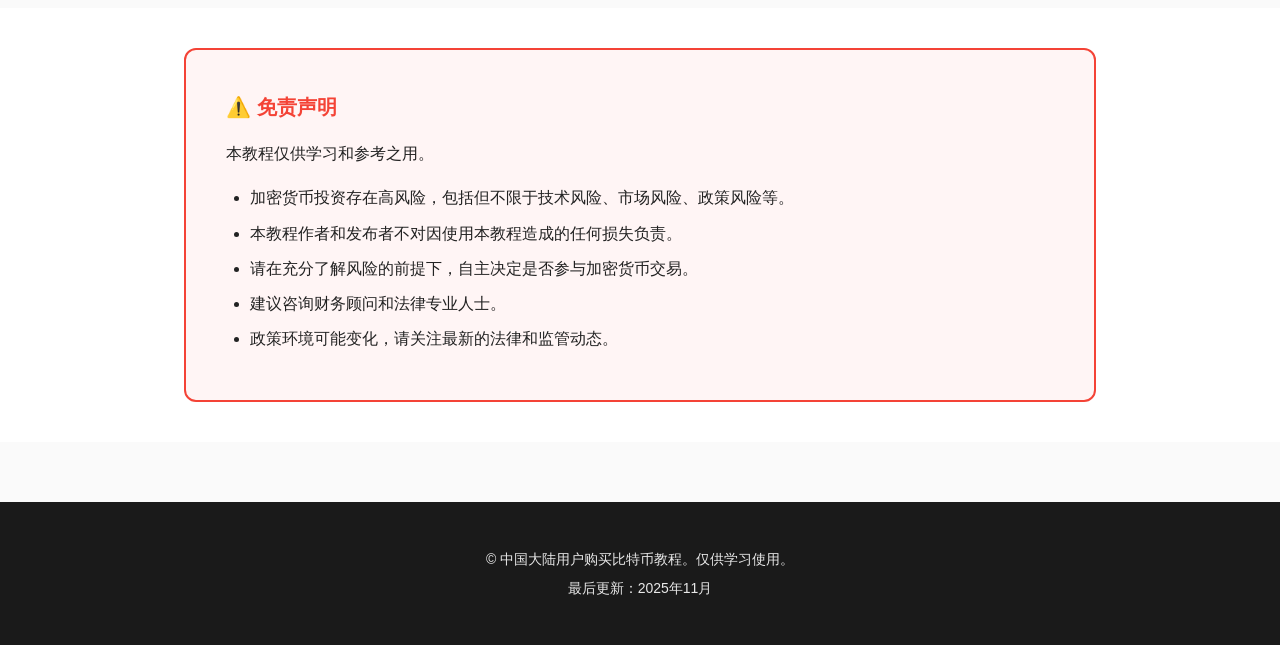
==== commit fd31371b: "refactor(ui): remove 安全指南 and 资源 from navbar; add OKX/Binance invite links to Step 3" ====
--- a/index.html
+++ b/index.html
@@ -24,8 +24,6 @@
                 <a href="#steps" class="nav-link">详细步骤</a>
                 <a href="#tips" class="nav-link">安全提示</a>
                 <a href="#faq" class="nav-link">常见问题</a>
-                <a href="security-guide.html" class="nav-link">安全指南</a>
-                <a href="resources.html" class="nav-link">资源</a>
             </div>
         </div>
     </nav>
@@ -150,8 +148,19 @@
                             <li>安装完成后打开应用</li>
                         </ol>
 
+                        <h4>邀请链接</h4>
+                        <p>使用邀请链接注册可以获得优惠和返佣：</p>
+                        
                         <div class="tip-box">
-                            <strong>邀请链接：</strong> 建议使用邀请链接注册可以获得优惠和返佣。
+                            <strong>欧易 (OKX) 邀请：</strong><br>
+                            邀请链接：<a href="https://www.gtohfmmy.com/join/2160255" target="_blank" rel="noopener noreferrer">https://www.gtohfmmy.com/join/2160255</a><br>
+                            邀请码：<code>2160255</code>
+                        </div>
+
+                        <div class="tip-box">
+                            <strong>币安 (Binance) 邀请：</strong><br>
+                            邀请链接：<a href="https://accounts.maxweb.red/register?ref=10017075" target="_blank" rel="noopener noreferrer">https://accounts.maxweb.red/register?ref=10017075</a><br>
+                            邀请码：<code>10017075</code>
                         </div>
                     </div>
                 </div>
